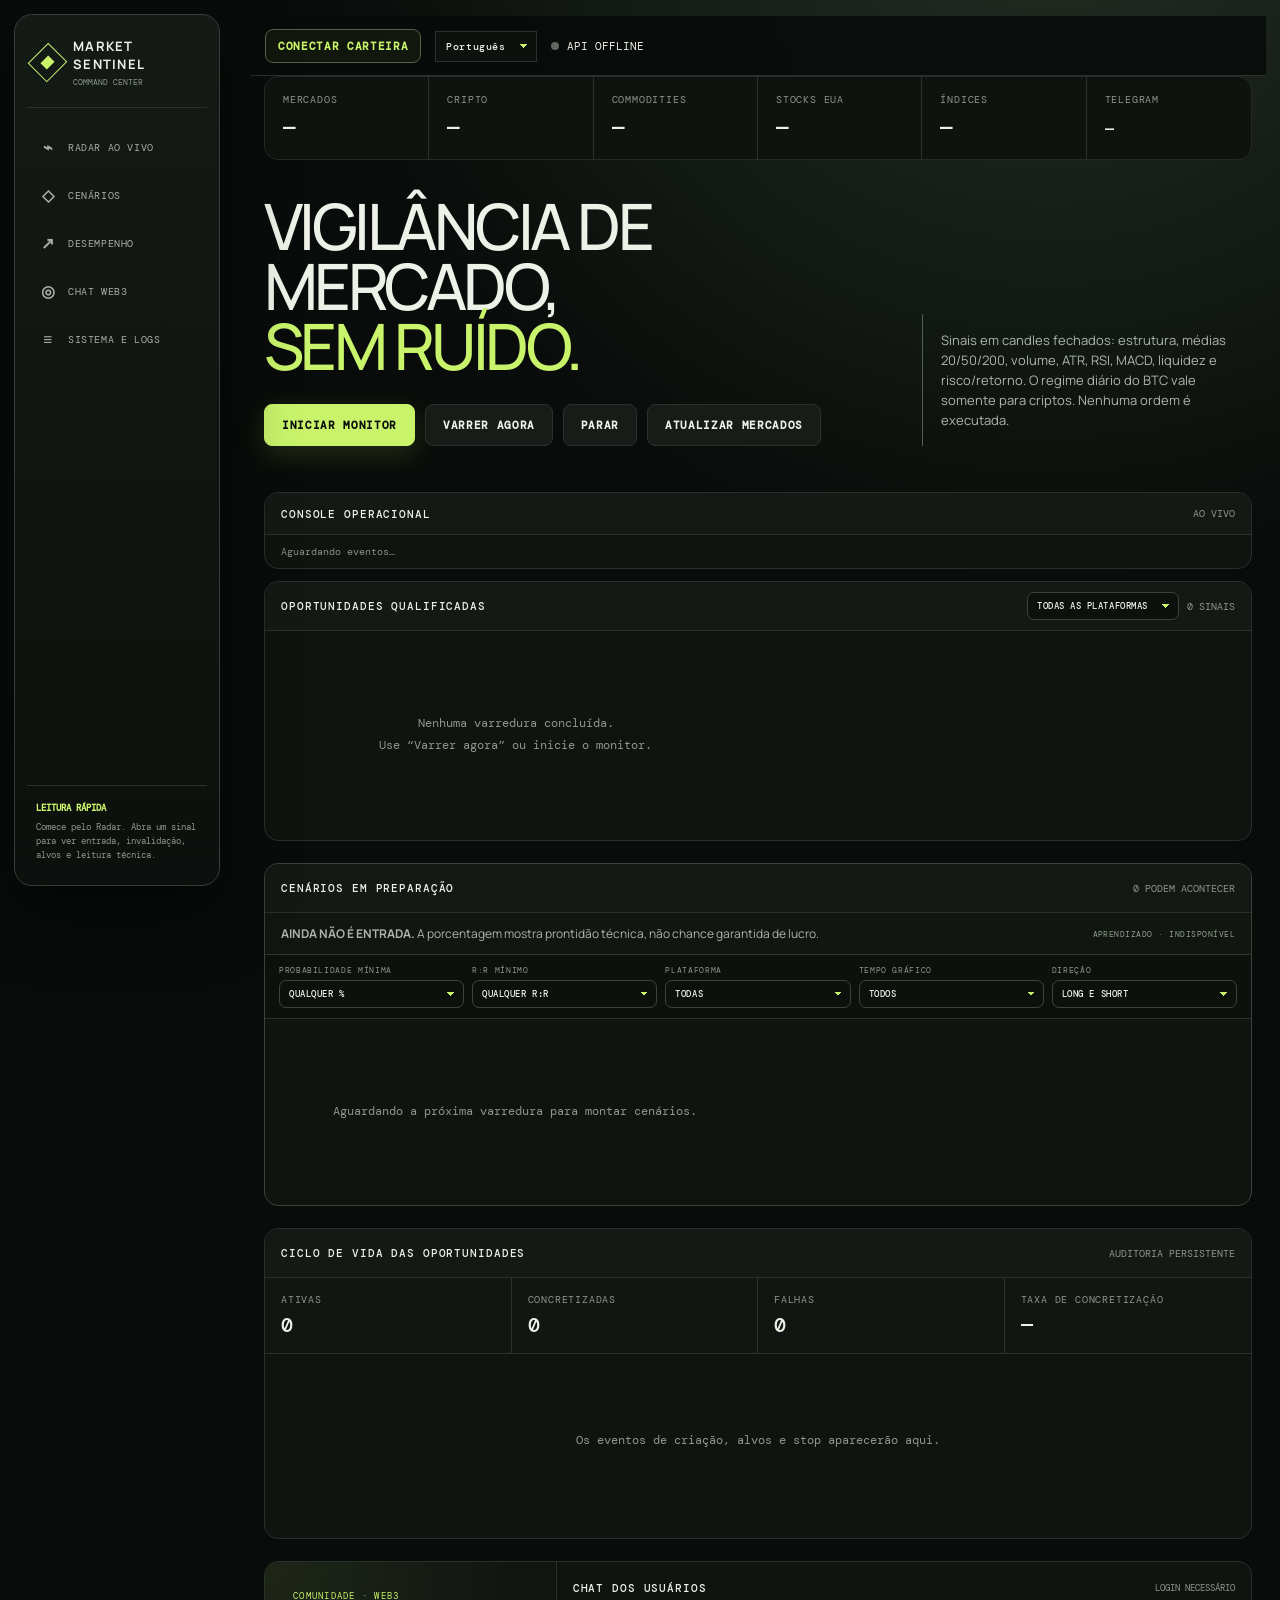
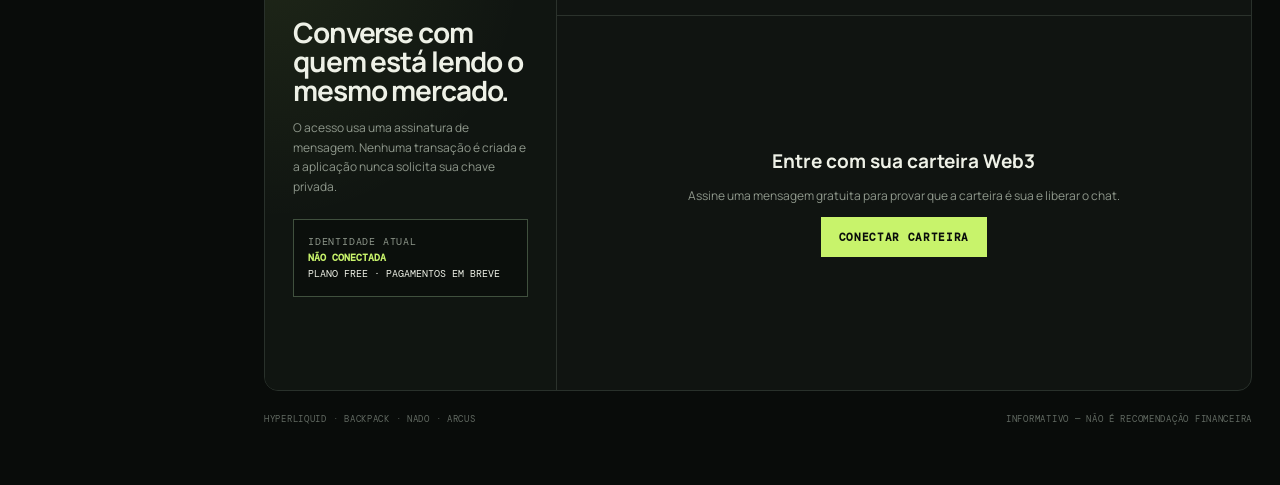
==== src/market_sentinel/static/index.html @ e04a0ff4 "fix: handle Nado empty history and rate limits" ====
<!doctype html>
<html lang="pt-BR">
<head>
  <meta charset="utf-8">
  <meta name="viewport" content="width=device-width,initial-scale=1">
  <title>Market Sentinel</title>
  <link rel="icon" type="image/svg+xml" href="data:image/svg+xml,%3Csvg xmlns='http://www.w3.org/2000/svg' viewBox='0 0 64 64'%3E%3Crect width='64' height='64' rx='8' fill='%23090c0a'/%3E%3Crect x='13' y='13' width='38' height='38' transform='rotate(45 32 32)' fill='none' stroke='%23c8f36b' stroke-width='3'/%3E%3Crect x='23' y='23' width='18' height='18' transform='rotate(45 32 32)' fill='%23c8f36b'/%3E%3C/svg%3E">
  <style>
    @import url('https://fonts.googleapis.com/css2?family=DM+Mono:wght@300;400;500&family=Manrope:wght@400;500;600;700&display=swap');
    :root{--ink:#eef1e7;--muted:#8e978b;--panel:#131714;--line:#2b322c;--lime:#c8f36b;--red:#ff705d;--amber:#f7c65b;--bg:#090c0a}
    *{box-sizing:border-box} body{margin:0;background:var(--bg);color:var(--ink);font-family:Manrope,sans-serif;min-height:100vh}
    body:before{content:"";position:fixed;inset:0;pointer-events:none;opacity:.2;background-image:linear-gradient(rgba(255,255,255,.025) 1px,transparent 1px),linear-gradient(90deg,rgba(255,255,255,.025) 1px,transparent 1px);background-size:42px 42px}
    .shell{max-width:1480px;margin:auto;padding:24px 28px 60px;position:relative}.top{display:flex;justify-content:space-between;align-items:center;border-bottom:1px solid var(--line);padding:5px 0 22px}
    .brand{display:flex;align-items:center;gap:14px}.mark{width:34px;height:34px;border:1px solid var(--lime);position:relative;transform:rotate(45deg)}.mark:after{content:"";position:absolute;inset:8px;background:var(--lime)}
    h1{font-size:18px;letter-spacing:.12em;text-transform:uppercase;margin:0}.sub{font:11px DM Mono;color:var(--muted);margin-top:4px;letter-spacing:.08em}
    .top-actions,.live{font:11px DM Mono;display:flex;gap:8px;align-items:center}.top-actions{gap:14px}.language-select{appearance:none;background:#0d110e;color:var(--ink);border:1px solid var(--line);padding:8px 30px 8px 10px;font:500 10px DM Mono;letter-spacing:.06em;cursor:pointer;background-image:linear-gradient(45deg,transparent 50%,var(--lime) 50%),linear-gradient(135deg,var(--lime) 50%,transparent 50%);background-position:calc(100% - 12px) 12px,calc(100% - 8px) 12px;background-size:4px 4px;background-repeat:no-repeat}.language-select:hover,.language-select:focus{border-color:var(--lime);outline:none}.dot{width:8px;height:8px;border-radius:50%;background:#606660}.dot.on{background:var(--lime);box-shadow:0 0 16px var(--lime);animation:pulse 1.8s infinite}@keyframes pulse{50%{opacity:.35}}
    .hero{display:grid;grid-template-columns:1.4fr .6fr;gap:22px;padding:34px 0 22px}.headline{font-size:clamp(34px,5vw,72px);letter-spacing:-.055em;line-height:.94;margin:0;max-width:900px}.headline em{font-style:normal;color:var(--lime)}
    .hero-note{align-self:end;color:var(--muted);line-height:1.55;font-size:13px;border-left:1px solid var(--lime);padding-left:18px}.controls{display:flex;gap:10px;margin-top:28px;flex-wrap:wrap}
    button{font:600 11px DM Mono;letter-spacing:.06em;text-transform:uppercase;border:1px solid var(--line);background:#171c18;color:var(--ink);padding:12px 17px;cursor:pointer;transition:.18s}button:hover{border-color:var(--lime);color:var(--lime);transform:translateY(-1px)}button.primary{background:var(--lime);color:#0a0d0b;border-color:var(--lime)}button.danger:hover{border-color:var(--red);color:var(--red)}button:disabled{opacity:.4;cursor:wait;transform:none}
    .metrics{display:grid;grid-template-columns:repeat(6,1fr);border:1px solid var(--line);background:rgba(19,23,20,.88)}.metric{padding:18px 20px;border-right:1px solid var(--line)}.metric:last-child{border:0}.label{font:10px DM Mono;color:var(--muted);text-transform:uppercase;letter-spacing:.08em}.value{font:500 25px DM Mono;margin-top:9px}.value.small{font-size:15px;margin-top:14px}
    .grid{display:grid;grid-template-columns:1.55fr .75fr;gap:22px;margin-top:22px}.panel{border:1px solid var(--line);background:rgba(19,23,20,.92);min-height:260px}.panel-head{height:49px;border-bottom:1px solid var(--line);display:flex;align-items:center;justify-content:space-between;padding:0 16px}.panel-title{font:500 11px DM Mono;text-transform:uppercase;letter-spacing:.08em}.count{font:10px DM Mono;color:var(--muted)}
    .cards{padding:12px;display:grid;gap:9px;max-height:580px;overflow:auto}.empty{padding:68px 20px;text-align:center;color:var(--muted);font:12px DM Mono;line-height:1.8}.op{border:1px solid var(--line);padding:15px;display:grid;grid-template-columns:72px 1fr auto;gap:14px;align-items:center;animation:reveal .35s ease both}.op:hover{border-color:#4a554b}.score{font:500 26px DM Mono;color:var(--lime)}.score:after{content:"/100";display:block;font-size:8px;color:var(--muted)}.ticker{font:600 16px DM Mono}.meta{font:10px DM Mono;color:var(--muted);margin-top:6px}.side{font:500 11px DM Mono;text-align:right}.side.long{color:var(--lime)}.side.short{color:var(--red)}.rr{color:var(--ink);font-size:10px;margin-top:7px}
    .logs{height:580px;overflow:auto;padding:14px 16px;font:10px/1.7 DM Mono;color:#899087;white-space:pre-wrap}.log-line{border-bottom:1px dashed #202720;padding:4px 0}.error{color:var(--red)}
    .lifecycle{margin-top:22px}.life-summary{display:grid;grid-template-columns:repeat(4,1fr);border-bottom:1px solid var(--line)}.life-stat{padding:15px 16px;border-right:1px solid var(--line)}.life-stat:last-child{border:0}.life-number{font:500 20px DM Mono;margin-top:6px}.timeline{padding:8px 16px 18px;max-height:460px;overflow:auto}.event{display:grid;grid-template-columns:86px 12px 160px 1fr auto;gap:12px;align-items:center;min-height:52px;border-bottom:1px dashed #293029;font:10px DM Mono}.event-time{color:var(--muted)}.event-dot{width:8px;height:8px;border-radius:50%;background:var(--muted)}.event[class*="SUCCESS_T"] .event-dot,.event[class*="TARGET_T"] .event-dot{background:var(--lime);box-shadow:0 0 10px #c8f36b66}.event.FAILED .event-dot{background:var(--red)}.event.EXPIRED .event-dot{background:var(--amber)}.event-symbol{font-weight:500;color:var(--ink)}.event-message{color:#aeb5aa}.event-price{color:var(--ink);text-align:right}.status-pill{font:9px DM Mono;padding:4px 7px;border:1px solid var(--line);margin-left:8px}.footer{display:flex;justify-content:space-between;color:#626a62;font:9px DM Mono;text-transform:uppercase;letter-spacing:.08em;margin-top:22px}.toast{position:fixed;right:24px;bottom:24px;background:var(--ink);color:var(--bg);padding:12px 16px;font:11px DM Mono;transform:translateY(100px);opacity:0;transition:.25s;z-index:3}.toast.show{transform:none;opacity:1}.toast.bad{background:var(--red)}
    @keyframes reveal{from{opacity:0;transform:translateY(6px)}}
    @media(max-width:900px){.hero,.grid{grid-template-columns:1fr}.metrics{grid-template-columns:repeat(2,1fr)}.metric{border-bottom:1px solid var(--line)}.headline{font-size:44px}.hero-note{display:none}.life-summary{grid-template-columns:repeat(2,1fr)}.event{grid-template-columns:70px 10px 120px 1fr}.event-price{display:none}}@media(max-width:520px){.shell{padding:17px 14px 40px}.top{align-items:flex-start}.top-actions{flex-direction:column-reverse;align-items:flex-end}.metrics,.life-summary{grid-template-columns:1fr}.op{grid-template-columns:58px 1fr}.side{grid-column:2;text-align:left}.event{grid-template-columns:10px 110px 1fr}.event-time{display:none}.footer{display:block;line-height:1.8}}
    .chart-modal{position:fixed;inset:0;background:#050705e8;z-index:10;display:none;align-items:center;justify-content:center;padding:24px;backdrop-filter:blur(8px)}.chart-modal.open{display:flex}.chart-shell{width:min(1380px,100%);max-height:94vh;overflow:auto;background:#0d110e;border:1px solid #3a443b;box-shadow:0 30px 100px #000}.chart-head{height:58px;display:flex;align-items:center;justify-content:space-between;padding:0 18px;border-bottom:1px solid var(--line)}.chart-name{font:600 15px DM Mono}.chart-close{font-size:18px;padding:8px 12px}.chart-layout{display:grid;grid-template-columns:minmax(0,1.55fr) minmax(300px,.65fr)}.chart-area{padding:14px;border-right:1px solid var(--line)}#signalChart{display:block;width:100%;height:auto;background:#090c0a;border:1px solid #202620}.chart-legend{display:flex;gap:16px;flex-wrap:wrap;margin:10px 2px 0;font:9px DM Mono;color:var(--muted)}.legend-dot{display:inline-block;width:14px;height:2px;vertical-align:middle;margin-right:5px}.brief{padding:22px}.confirmation{font:500 12px DM Mono;border:1px solid var(--line);padding:12px;margin-bottom:20px;color:var(--amber)}.confirmation.CONFIRMADA{color:var(--lime);border-color:#526632}.confirmation.INVALIDADA{color:var(--red);border-color:#704037}.brief h3{font:500 10px DM Mono;letter-spacing:.09em;text-transform:uppercase;color:var(--muted);margin:22px 0 10px}.brief ul{list-style:none;padding:0;margin:0}.brief li{font-size:12px;line-height:1.55;padding:8px 0 8px 18px;border-bottom:1px dashed #252c26;position:relative}.brief li:before{content:"→";position:absolute;left:0;color:var(--lime)}.brief .risks li:before{content:"!";color:var(--red)}.signal-numbers{display:grid;grid-template-columns:repeat(2,1fr);gap:1px;background:var(--line);border:1px solid var(--line)}.signal-number{background:#111512;padding:10px}.signal-number b{display:block;font:500 13px DM Mono;margin-top:5px}.op{cursor:pointer}@media(max-width:900px){.chart-layout{grid-template-columns:1fr}.chart-area{border-right:0;border-bottom:1px solid var(--line)}}
    .watchlist{margin-top:22px;border-color:#594b2d}.watch-note{padding:14px 16px;border-bottom:1px solid #594b2d;background:#f7c65b0b;color:#cabf9d;font-size:12px}.candidate-grid{display:grid;grid-template-columns:repeat(3,1fr);gap:10px;padding:12px}.candidate{border:1px solid #443d2b;background:linear-gradient(145deg,#171711,#10130f);padding:16px}.possible{display:inline-block;font:600 9px DM Mono;letter-spacing:.1em;color:#10130f;background:var(--amber);padding:5px 7px;margin-bottom:12px}.candidate-top{display:flex;justify-content:space-between;gap:12px}.readiness{font:500 22px DM Mono;color:var(--amber)}.candidate h3{font-size:14px;margin:12px 0 5px}.candidate p{font:10px/1.6 DM Mono;color:var(--muted);margin:0}.trigger{margin-top:14px;padding:11px;border-left:2px solid var(--amber);background:#f7c65b09;font:11px/1.6 DM Mono}.score-bars{display:grid;gap:8px}.score-row{display:grid;grid-template-columns:110px 1fr 28px;gap:8px;align-items:center;font:9px DM Mono;color:var(--muted)}.bar{height:5px;background:#272d27}.bar i{display:block;height:100%;background:var(--lime)}@media(max-width:1050px){.candidate-grid{grid-template-columns:repeat(2,1fr)}}@media(max-width:650px){.candidate-grid{grid-template-columns:1fr}}
    .filter-wrap{display:flex;align-items:center;gap:8px}.venue-filter{appearance:none;background:#0d110e;color:var(--ink);border:1px solid #3b443c;padding:7px 30px 7px 9px;font:500 9px DM Mono;letter-spacing:.06em;text-transform:uppercase;cursor:pointer;background-image:linear-gradient(45deg,transparent 50%,var(--lime) 50%),linear-gradient(135deg,var(--lime) 50%,transparent 50%);background-position:calc(100% - 12px) 11px,calc(100% - 8px) 11px;background-size:4px 4px;background-repeat:no-repeat}.live-price{font:600 15px DM Mono;color:var(--ink);margin-top:7px}.live-price.flash{animation:priceFlash .55s ease}.price-change{font:500 9px DM Mono;margin-left:7px}.price-change.up{color:var(--lime)}.price-change.down{color:var(--red)}.price-dot{display:inline-block;width:5px;height:5px;border-radius:50%;background:var(--lime);box-shadow:0 0 8px var(--lime);margin-right:6px}@keyframes priceFlash{50%{color:var(--lime);text-shadow:0 0 12px #c8f36b88}}.candidate-filters{display:grid;grid-template-columns:repeat(5,minmax(125px,1fr));gap:8px;padding:12px;border-bottom:1px solid var(--line);background:#0d110e}.candidate-filters label{font:8px DM Mono;color:var(--muted);text-transform:uppercase;letter-spacing:.08em}.candidate-filters select{display:block;width:100%;margin-top:5px}.context{margin-top:13px;border-top:1px dashed #343a32;padding-top:10px}.context-title{font:600 9px DM Mono;color:var(--lime);text-transform:uppercase;letter-spacing:.08em}.context ul{margin:7px 0 0;padding-left:16px;color:#aab2a8;font:10px/1.55 DM Mono}.trigger-state{margin-top:10px;padding:8px 10px;border:1px solid #454034;color:var(--muted);font:600 9px DM Mono;letter-spacing:.05em}.trigger-state.touched{color:var(--amber);border-color:var(--amber);background:#f7c65b0b;animation:pulseBorder 1.8s infinite}@keyframes pulseBorder{50%{box-shadow:0 0 16px #f7c65b22}}@media(max-width:900px){.candidate-filters{grid-template-columns:repeat(2,1fr)}}
</style>
<style>
  :root{--surface:#101512;--surface-2:#171d19;--edge:#303a32;--glow:#c8f36b26}
  html{scroll-behavior:smooth;scroll-padding-top:84px}body{background:radial-gradient(circle at 15% -10%,#26301f 0,transparent 34%),linear-gradient(180deg,#090d0a,#070907 72%)}
  .shell{max-width:1320px;padding-top:16px;margin-left:max(236px,calc((100vw - 1320px + 236px)/2));margin-right:auto}.top{position:sticky;top:0;z-index:6;padding:12px 14px;margin:0 -14px;background:#090c0ae8;backdrop-filter:blur(18px);border:1px solid transparent;border-bottom-color:var(--line)}.top .brand{display:none}
  .hero{padding:28px 0 18px;grid-template-columns:1fr minmax(280px,.52fr);align-items:end}.headline{font-size:clamp(38px,5vw,66px)}.hero-note{background:#111712;border:1px solid var(--edge);border-left:3px solid var(--lime);padding:16px 18px;border-radius:0 12px 12px 0}
  .controls button{border-radius:8px;min-height:42px}.controls button.primary{box-shadow:0 8px 28px var(--glow)}.metrics{border-radius:14px;overflow:hidden;box-shadow:0 16px 50px #0005}.metric{min-width:0}.value{font-size:23px}
  .panel{border-color:var(--edge);border-radius:14px;overflow:hidden;box-shadow:0 18px 52px #0003}.panel-head{background:#171d19d9;backdrop-filter:blur(12px)}.op,.candidate{border-radius:10px;background:linear-gradient(145deg,#171d19,#101411);transition:border-color .18s,transform .18s}.op:hover,.candidate:hover{transform:translateY(-2px);border-color:#596a4b}.watchlist{border-color:#665632}.candidate-filters{background:#101511}.venue-filter{border-radius:7px}.life-summary{background:#111612}.mobile-nav{display:none}
  .desktop-nav{position:fixed;z-index:12;inset:14px auto 14px 14px;width:206px;background:linear-gradient(180deg,#151b17f5,#0d110ef5);border:1px solid #344038;border-radius:18px;padding:18px 12px;box-shadow:0 24px 70px #0008;backdrop-filter:blur(20px);display:flex;flex-direction:column}.desktop-brand{display:flex;align-items:center;gap:12px;padding:4px 7px 20px;border-bottom:1px solid var(--line)}.desktop-brand .mark{width:29px;height:29px}.desktop-brand h2{font-size:13px;letter-spacing:.1em;margin:0}.desktop-brand span{display:block;font:8px DM Mono;color:var(--muted);margin-top:4px}.desktop-links{display:grid;gap:5px;margin-top:18px}.desktop-links a{display:flex;gap:11px;align-items:center;color:#a8b0a6;text-decoration:none;padding:11px 12px;border-radius:10px;font:10px DM Mono;text-transform:uppercase;letter-spacing:.06em}.desktop-links a:hover,.desktop-links a:focus{background:#c8f36b14;color:var(--lime);outline:none}.desktop-links b{font-size:16px;width:18px;text-align:center}.desktop-help{margin-top:auto;border-top:1px solid var(--line);padding:16px 9px 4px;color:var(--muted);font:9px/1.55 DM Mono}.desktop-help strong{display:block;color:var(--lime);margin-bottom:5px}.hero{order:2}.metrics{order:1}
  @media(max-width:720px){
    html{scroll-padding-top:72px}body{padding-bottom:78px}.desktop-nav{display:none}.shell{padding:10px 12px 30px;margin:0 auto}.top{margin:0 -4px;padding:10px 8px}.top .brand{display:flex}.brand{gap:10px}.mark{width:27px;height:27px}.mark:after{inset:7px}h1{font-size:14px}.sub{display:none}.language-select{max-width:112px;padding:7px 26px 7px 8px}.live{font-size:9px}
    .hero{display:block;padding:20px 2px 14px}.headline{font-size:34px;line-height:.98}.hero-note{display:block;margin-top:16px;font-size:11px;padding:12px 13px}.controls{display:flex;flex-wrap:nowrap;overflow-x:auto;scrollbar-width:none;margin-top:16px;padding-bottom:3px}.controls::-webkit-scrollbar{display:none}.controls button{flex:0 0 auto;padding:10px 13px}
    .metrics{display:grid;grid-auto-flow:column;grid-template-columns:none;grid-auto-columns:132px;overflow-x:auto;scroll-snap-type:x proximity;border-radius:11px}.metric{scroll-snap-align:start;padding:13px 14px;border-bottom:0}.label{font-size:8px}.value{font-size:20px;margin-top:6px}.value.small{font-size:11px;margin-top:10px}
    .grid{display:flex;flex-direction:column;gap:14px;margin-top:14px}.panel{border-radius:11px;min-height:0}.panel-head{height:46px;padding:0 12px}.filter-wrap{max-width:58%}.venue-filter{max-width:100%;font-size:8px}.cards{max-height:none;padding:8px}.op{grid-template-columns:48px minmax(0,1fr);gap:10px;padding:12px}.score{font-size:20px}.ticker{font-size:15px}.live-price{font-size:13px}.meta{font-size:9px;line-height:1.55}.side{grid-column:2;text-align:left;display:flex;gap:12px;align-items:center}.rr{margin:0}
    .logs{height:230px;font-size:9px;padding:10px 12px}.watchlist,.lifecycle{margin-top:14px}.watch-note{font-size:10px;padding:11px 12px}.candidate-filters{display:flex;overflow-x:auto;gap:8px;padding:10px;scroll-snap-type:x proximity}.candidate-filters label{flex:0 0 145px;scroll-snap-align:start}.candidate-grid{grid-template-columns:1fr;padding:8px}.candidate{padding:14px}.readiness{font-size:20px}
    .life-summary{grid-template-columns:repeat(2,1fr)}.life-stat{padding:12px}.timeline{padding:6px 10px 12px;max-height:420px}.event{grid-template-columns:9px minmax(90px,120px) 1fr;gap:8px;min-height:60px}.event-symbol{font-size:9px}.event-message{font-size:9px;line-height:1.45}.status-pill{display:inline-block;margin:4px 0 0;padding:2px 4px}.footer{display:none}
    .chart-modal{padding:0;align-items:flex-end}.chart-shell{max-height:96vh;border-radius:16px 16px 0 0}.chart-head{height:52px}.chart-area{padding:8px}.brief{padding:15px}.signal-numbers{grid-template-columns:repeat(2,1fr)}
    .mobile-nav{position:fixed;z-index:20;display:grid;grid-template-columns:repeat(5,1fr);left:10px;right:10px;bottom:10px;height:58px;background:#121713ee;border:1px solid #3a463c;border-radius:16px;backdrop-filter:blur(18px);box-shadow:0 12px 40px #000a;padding:5px}.mobile-nav a{display:flex;flex-direction:column;align-items:center;justify-content:center;gap:3px;color:#9aa398;text-decoration:none;font:8px DM Mono;text-transform:uppercase;letter-spacing:.04em;border-radius:11px}.mobile-nav a:active,.mobile-nav a:focus{background:#c8f36b18;color:var(--lime);outline:none}.mobile-nav b{font-size:15px;line-height:1}
  }
  .wallet-button{border-color:#536445;background:#c8f36b0d;color:var(--lime);border-radius:8px;padding:9px 12px;white-space:nowrap}.wallet-button.connected{color:var(--ink);border-color:var(--line);background:#171d19}.log-line{display:grid;grid-template-columns:74px 62px 90px minmax(0,1fr);gap:8px;align-items:start}.log-time,.log-component{color:#687169}.log-level{font-weight:600}.log-line.WARNING .log-level{color:var(--amber)}.log-line.ERROR .log-level{color:var(--red)}
  .community{margin-top:22px;display:grid;grid-template-columns:minmax(240px,.42fr) minmax(0,1fr);min-height:430px}.community-aside{padding:28px;border-right:1px solid var(--line);background:radial-gradient(circle at 0 0,#c8f36b14,transparent 50%),#101511}.community-kicker{font:9px DM Mono;letter-spacing:.14em;color:var(--lime)}.community-aside h2{font-size:28px;line-height:1.05;letter-spacing:-.04em;margin:16px 0 12px}.community-aside p{font-size:12px;line-height:1.65;color:var(--muted)}.wallet-card{border:1px solid #40503e;background:#0b0f0c;padding:14px;margin-top:22px;font:10px/1.6 DM Mono}.wallet-card strong{display:block;color:var(--lime);overflow:hidden;text-overflow:ellipsis}.chat-room{display:flex;flex-direction:column;min-width:0}.chat-head{height:54px;padding:0 16px;border-bottom:1px solid var(--line);display:flex;align-items:center;justify-content:space-between}.chat-status{font:9px DM Mono;color:var(--muted)}.chat-gate{margin:auto;text-align:center;padding:30px;max-width:520px}.chat-gate h3{font-size:19px;margin:0 0 10px}.chat-gate p{color:var(--muted);font-size:12px;line-height:1.6}.chat-messages{height:310px;overflow:auto;padding:14px 16px;display:flex;flex-direction:column;gap:9px}.chat-message{max-width:78%;border:1px solid var(--line);background:#0d120e;padding:10px 12px;align-self:flex-start}.chat-message.mine{align-self:flex-end;border-color:#536445;background:#c8f36b0b}.chat-meta{font:8px DM Mono;color:var(--muted);margin-bottom:5px}.chat-body{font-size:12px;line-height:1.5;overflow-wrap:anywhere}.chat-compose{display:flex;gap:8px;padding:12px;border-top:1px solid var(--line);margin-top:auto}.chat-compose input{min-width:0;flex:1;background:#090d0a;border:1px solid #3a443b;color:var(--ink);padding:12px 13px;font:12px Manrope}.chat-compose input:focus{outline:none;border-color:var(--lime)}.chat-compose button{border-radius:8px}.social-hidden{display:none!important}
  @media(max-width:780px){.community{grid-template-columns:1fr}.community-aside{border-right:0;border-bottom:1px solid var(--line);padding:20px}.community-aside h2{font-size:23px}.chat-message{max-width:92%}.log-line{grid-template-columns:62px 52px minmax(0,1fr)}.log-component{display:none}}
</style>
<style>
  /* Refined monitoring surface: fewer boxes, clearer hierarchy, progressive detail. */
  :root{--paper:#f2f0e8;--quiet:#a9b0a6;--soft:#1b211d;--positive:#bfe66b;--negative:#ff7868;--focus:#e8bd62}
  body{background:radial-gradient(circle at 82% -8%,#253126 0,transparent 30%),#090c0a}
  .shell{max-width:1360px}.hero{padding:36px 0 24px}.headline{max-width:780px;font-weight:500}.hero-note{background:transparent;border:0;border-left:1px solid #52624d;border-radius:0;color:#aeb6ac}
  .metrics{background:#0f1310;border-color:#252c27;box-shadow:none}.metric{padding:16px 18px}.value{font-size:21px}
  .panel{background:#101411;border-color:#29312b;box-shadow:none}.panel-head{background:#141915;border-bottom-color:#29312b}
  .grid{grid-template-columns:1fr;gap:12px}.grid>aside{min-height:0;order:-1}.grid>aside .panel-head{height:42px}.logs{height:auto;min-height:0;max-height:96px;padding:8px 16px;overflow:hidden;display:grid;gap:2px}.log-line{grid-template-columns:58px 74px minmax(0,1fr);border:0;padding:3px 0;font:9px/1.45 DM Mono}.log-component{display:none}.log-line+.log-line{border-top:1px solid #202621}.log-message{white-space:nowrap;overflow:hidden;text-overflow:ellipsis}
  .cards{grid-template-columns:repeat(2,minmax(0,1fr));gap:12px;max-height:none;padding:14px}.op{display:block;padding:0;border-radius:13px;overflow:hidden;background:#131815;border-color:#2c352e;cursor:pointer}.op:hover{transform:translateY(-2px);border-color:#56664d}.op-main{padding:18px}.op-top{display:flex;align-items:flex-start;justify-content:space-between;gap:16px}.op-identity{display:flex;align-items:center;gap:10px;flex-wrap:wrap}.op-identity .ticker{font-size:21px;letter-spacing:-.03em}.venue-tag,.time-tag,.direction-chip,.learning-chip{font:600 8px DM Mono;letter-spacing:.08em;text-transform:uppercase;border:1px solid #38423a;border-radius:999px;padding:5px 8px;color:#949d93}.direction-chip.long{color:var(--positive);border-color:#536649}.direction-chip.short{color:var(--negative);border-color:#71473f}.learning-chip{color:#9ec3ff;border-color:#3a536f}.op-score{display:flex;align-items:baseline;gap:4px;color:var(--positive);font:500 25px DM Mono}.op-score small{font-size:8px;color:var(--muted)}.op-thesis{margin:16px 0 14px;color:#c6ccc3;font-size:12px;line-height:1.55;min-height:38px}.op-price-row{display:flex;align-items:end;justify-content:space-between;gap:12px}.op-price-label{font:8px DM Mono;color:var(--muted);text-transform:uppercase;letter-spacing:.08em}.op .live-price{margin-top:4px;font-size:18px}.op-levels{display:grid;grid-template-columns:repeat(3,1fr);border-top:1px solid #29312b;background:#0d110e}.op-level{padding:11px 14px;border-right:1px solid #29312b}.op-level:last-child{border:0}.op-level span{display:block;font:8px DM Mono;color:var(--muted);text-transform:uppercase}.op-level b{display:block;margin-top:5px;font:500 11px DM Mono}.op-level.stop b{color:var(--negative)}.op-level.target b{color:var(--positive)}.op-foot{display:flex;justify-content:space-between;gap:12px;padding:10px 14px;border-top:1px solid #29312b;color:#899289;font:9px DM Mono}.op-open{color:var(--positive)}
  .watchlist{border-color:#3c4237}.watch-note{display:flex;justify-content:space-between;gap:18px;align-items:center;background:#121611;border-bottom-color:#30372f;color:#aeb4aa;padding:12px 16px}.learning-status{font:8px DM Mono;letter-spacing:.06em;text-transform:uppercase;color:#91a08f;white-space:nowrap}.learning-status.ready{color:var(--positive)}.candidate-filters{background:#0d110e;border-color:#29312b;padding:10px 14px}.candidate-grid{grid-template-columns:repeat(2,minmax(0,1fr));gap:14px;padding:14px}.candidate{padding:0;border-radius:14px;overflow:hidden;background:#131815;border-color:#323a33;display:flex;flex-direction:column}.candidate:hover{border-color:#5b6757}.candidate-head{padding:18px 18px 14px}.candidate-top{align-items:flex-start}.candidate .possible{background:transparent;color:var(--focus);border:1px solid #6c5a35;border-radius:999px;margin:0;padding:5px 8px}.candidate-title-row{display:flex;align-items:center;gap:9px;margin-top:12px;flex-wrap:wrap}.candidate-title-row .ticker{font-size:20px}.candidate .readiness{font-size:24px;color:var(--focus);text-align:right}.candidate .readiness small{display:block;font:7px DM Mono;color:var(--muted);letter-spacing:.08em}.readiness-track{height:3px;background:#2a2e28;margin-top:14px}.readiness-track i{display:block;height:100%;background:var(--focus)}.simple-read{margin:0 18px 16px;padding:15px 16px;background:#0d110e;border:1px solid #29312b;border-radius:10px}.simple-kicker{font:700 8px DM Mono;color:var(--positive);text-transform:uppercase;letter-spacing:.1em}.simple-read h3{margin:9px 0 7px;font-size:15px;line-height:1.35}.simple-read p{font:12px/1.6 Manrope;color:#adb5aa}.stage{display:block;margin-top:9px;color:var(--focus);font:9px DM Mono}.candidate-levels{display:grid;grid-template-columns:repeat(3,1fr);border-top:1px solid #29312b;border-bottom:1px solid #29312b}.candidate-level{padding:11px 14px;border-right:1px solid #29312b;min-width:0}.candidate-level:last-child{border:0}.candidate-level span{display:block;font:7px DM Mono;color:var(--muted);text-transform:uppercase}.candidate-level b{display:block;margin-top:5px;font:500 10px DM Mono;white-space:nowrap;overflow:hidden;text-overflow:ellipsis}.candidate-level.risk b{color:var(--negative)}.candidate-level.reward b{color:var(--positive)}.candidate-guide{display:grid;grid-template-columns:1fr 1fr;gap:10px;padding:14px 18px}.guide{font-size:10px;line-height:1.5;color:#aeb5aa}.guide b{display:block;margin-bottom:4px;font:700 8px DM Mono;text-transform:uppercase;color:var(--positive)}.guide.risk b{color:var(--negative)}.candidate .trigger-state{margin:0 18px 14px;border:0;border-left:2px solid #5d563f;background:#171811;padding:9px 11px}.technical-details{margin-top:auto;border-top:1px solid #29312b}.technical-details summary{cursor:pointer;list-style:none;padding:12px 18px;font:600 9px DM Mono;color:#929b91;text-transform:uppercase;letter-spacing:.06em}.technical-details summary:after{content:'+';float:right;color:var(--positive)}.technical-details[open] summary:after{content:'–'}.technical-details .context{margin:0;padding:0 18px 16px;border:0}.technical-details .context-title{display:none}
  .cards>.op:only-child,.candidate-grid>.candidate:only-child{grid-column:1/-1}
  @media(max-width:980px){.cards,.candidate-grid{grid-template-columns:1fr}}
  @media(max-width:720px){.hero{padding-top:24px}.cards{grid-template-columns:1fr;padding:8px}.op-main{padding:15px}.op-level{padding:10px}.op-foot{display:block;line-height:1.6}.watch-note{align-items:flex-start;flex-direction:column;gap:7px}.learning-status{white-space:normal}.candidate-grid{padding:8px}.candidate-guide{grid-template-columns:1fr}.logs{max-height:92px}.log-line{grid-template-columns:52px minmax(0,1fr)}.log-level{display:none}}
</style>
</head>
<body>
<main class="shell">
  <header class="top"><div class="brand"><div class="mark"></div><div><h1>Market Sentinel</h1><div class="sub">READ-ONLY SIGNAL INTELLIGENCE</div></div></div><div class="top-actions"><button id="walletButton" class="wallet-button">Conectar carteira</button><select id="language" class="language-select" aria-label="Idioma"><option value="pt">Português</option><option value="en">English</option><option value="es">Español</option></select><div class="live"><i id="dot" class="dot"></i><span id="state">OFFLINE</span></div></div></header>
  <section class="hero"><div><h2 class="headline">VIGILÂNCIA DE MERCADO,<br><em>SEM RUÍDO.</em></h2><div class="controls"><button id="start" class="primary">Iniciar monitor</button><button id="scan">Varrer agora</button><button id="stop" class="danger">Parar</button><button id="refresh">Atualizar mercados</button></div></div><div class="hero-note">Sinais em candles fechados: estrutura, médias 20/50/200, volume, ATR, RSI, MACD, liquidez e risco/retorno. O regime diário do BTC vale somente para criptos. Nenhuma ordem é executada.</div></section>
  <section class="metrics"><div class="metric"><div class="label">Mercados</div><div class="value" id="markets">—</div></div><div class="metric"><div class="label">Cripto</div><div class="value" id="crypto">—</div></div><div class="metric"><div class="label">Commodities</div><div class="value" id="commodities">—</div></div><div class="metric"><div class="label">Stocks EUA</div><div class="value" id="stocks">—</div></div><div class="metric"><div class="label">Índices</div><div class="value" id="indices">—</div></div><div class="metric"><div class="label">Telegram</div><div class="value small" id="telegram">—</div></div></section>
  <section class="grid"><div class="panel"><div class="panel-head"><span class="panel-title">Oportunidades qualificadas</span><div class="filter-wrap"><select id="opVenue" class="venue-filter" aria-label="Filtrar por plataforma"><option value="all">Todas as plataformas</option><option value="hyperliquid">Hyperliquid</option><option value="nado">Nado</option><option value="backpack">Backpack</option></select><span class="count" id="opcount">0 SINAIS</span></div></div><div id="cards" class="cards"><div class="empty">Nenhuma varredura concluída.<br>Use “Varrer agora” ou inicie o monitor.</div></div></div><aside class="panel"><div class="panel-head"><span class="panel-title">Console operacional</span><span class="count" id="logHealth">AO VIVO</span></div><div id="logs" class="logs">Aguardando eventos…</div></aside></section>
  <section class="panel watchlist"><div class="panel-head"><span class="panel-title">Cenários em preparação</span><span class="count" id="candidateCount">0 PODEM ACONTECER</span></div><div class="watch-note"><strong>PODE ACONTECER — NÃO É ENTRADA.</strong> A probabilidade exibida é uma estimativa de prontidão técnica, não chance comprovada de lucro.</div><div class="candidate-filters"><label>Probabilidade mínima<select id="candidateProbability" class="venue-filter"><option value="0">Qualquer %</option><option value="60">60%+</option><option value="70">70%+</option><option value="80">80%+</option></select></label><label>R:R mínimo<select id="candidateRR" class="venue-filter"><option value="0">Qualquer R:R</option><option value="1.5">1,5+</option><option value="2">2,0+</option><option value="3">3,0+</option></select></label><label>Plataforma<select id="candidateVenue" class="venue-filter"><option value="all">Todas</option><option value="hyperliquid">Hyperliquid</option><option value="nado">Nado</option><option value="backpack">Backpack</option></select></label><label>Tempo gráfico<select id="candidateTimeframe" class="venue-filter"><option value="all">Todos</option><option value="1h">1 hora</option><option value="4h">4 horas</option><option value="1d">Diário</option></select></label><label>Direção<select id="candidateDirection" class="venue-filter"><option value="all">Long e short</option><option value="LONG">Long</option><option value="SHORT">Short</option></select></label></div><div id="candidateCards" class="candidate-grid"><div class="empty">Aguardando a próxima varredura para montar cenários.</div></div></section>
  <section class="panel lifecycle"><div class="panel-head"><span class="panel-title">Ciclo de vida das oportunidades</span><span class="count">AUDITORIA PERSISTENTE</span></div><div class="life-summary"><div class="life-stat"><div class="label">Ativas</div><div class="life-number" id="activeSignals">0</div></div><div class="life-stat"><div class="label">Concretizadas</div><div class="life-number" id="wins">0</div></div><div class="life-stat"><div class="label">Falhas</div><div class="life-number" id="losses">0</div></div><div class="life-stat"><div class="label">Taxa de concretização</div><div class="life-number" id="winRate">—</div></div></div><div id="timeline" class="timeline"><div class="empty">Os eventos de criação, alvos e stop aparecerão aqui.</div></div></section>
  <section id="community" class="panel community"><aside class="community-aside"><div class="community-kicker">COMUNIDADE · WEB3</div><h2>Converse com quem está lendo o mesmo mercado.</h2><p>O acesso usa uma assinatura de mensagem. Nenhuma transação é criada e a aplicação nunca solicita sua chave privada.</p><div class="wallet-card"><span class="label">IDENTIDADE ATUAL</span><strong id="walletIdentity">NÃO CONECTADA</strong><span id="walletPlan">PLANO FREE · PAGAMENTOS EM BREVE</span></div></aside><div class="chat-room"><div class="chat-head"><span class="panel-title">Chat dos usuários</span><span id="chatStatus" class="chat-status">LOGIN NECESSÁRIO</span></div><div id="chatGate" class="chat-gate"><h3>Entre com sua carteira Web3</h3><p>Assine uma mensagem gratuita para provar que a carteira é sua e liberar o chat.</p><button id="chatConnect" class="primary">Conectar carteira</button></div><div id="chatMessages" class="chat-messages social-hidden"></div><form id="chatCompose" class="chat-compose social-hidden"><input id="chatInput" maxlength="500" autocomplete="off" placeholder="Compartilhe uma leitura do mercado…" aria-label="Mensagem"><button type="submit" class="primary">Enviar</button></form></div></section>
  <footer class="footer"><span>Hyperliquid · Backpack · Nado · Arcus</span><span>Informativo — não é recomendação financeira</span></footer>
</main><div id="chartModal" class="chart-modal" role="dialog" aria-modal="true"><div class="chart-shell"><div class="chart-head"><div><div id="chartName" class="chart-name">ANÁLISE DA OPORTUNIDADE</div><div id="chartMeta" class="sub"></div></div><button class="chart-close" onclick="closeChart()">×</button></div><div class="chart-layout"><div class="chart-area"><svg id="signalChart" viewBox="0 0 1000 520" aria-label="Gráfico técnico da oportunidade"></svg><div class="chart-legend"><span><i class="legend-dot" style="background:#c8f36b"></i>Entrada</span><span><i class="legend-dot" style="background:#ff705d"></i>Stop</span><span><i class="legend-dot" style="background:#58a6ff"></i>Alvos</span><span><i class="legend-dot" style="background:#f7c65b"></i>SMA 20</span><span><i class="legend-dot" style="background:#b78cff"></i>SMA 50</span><span><i class="legend-dot" style="background:#778079"></i>SMA 200</span></div></div><aside class="brief"><div id="confirmation" class="confirmation">CARREGANDO ANÁLISE…</div><div id="signalNumbers" class="signal-numbers"></div><h3>Composição da nota</h3><div id="scoreBreakdown" class="score-bars"></div><h3>O que esperar para aceitar</h3><ul id="acceptance"></ul><h3>O que pode dar errado</h3><ul id="chartRisks" class="risks"></ul><h3>Por que o agente abriu</h3><ul id="chartReasons"></ul></aside></div></div></div><div id="toast" class="toast"></div>
<script>
const $=s=>document.querySelector(s); let busy=false,allOps=[],allCandidates=[],currentLanguage='pt',lifecycleVersion=0,opsSignature='',candidateSignature='',lifecycleSignature='',logsSignature='',liveResolved=loadLiveResolved(),lastLifecycle=null,currentUser=null,lastChatId=0,chatTimer=null;
function loadLiveResolved(){try{return JSON.parse(localStorage.getItem('market-sentinel-live-resolved')||'{}')}catch{return {}}}
function saveLiveResolved(){const cutoff=Date.now()-86400000;Object.keys(liveResolved).forEach(id=>{if(Number(liveResolved[id].at)<cutoff)delete liveResolved[id]});localStorage.setItem('market-sentinel-live-resolved',JSON.stringify(liveResolved))}
function escapeHTML(value){return String(value??'').replace(/[&<>"]/g,c=>({'&':'&amp;','<':'&lt;','>':'&gt;','"':'&quot;'}[c]))}
function renderLogs(rows){const recent=rows.slice().reverse(),scan=recent.find(x=>typeof x!=='string'&&(x.event==='scan.completed'||String(x.message).startsWith('Varredura concluída'))),scanAt=scan?Number(scan.created_at):0,issue=recent.find(x=>typeof x!=='string'&&['WARNING','ERROR','CRITICAL'].includes(x.level)&&Number(x.created_at)>=scanAt),learning=recent.find(x=>typeof x!=='string'&&x.event==='learning.daily'),selected=[];[scan,issue||learning].forEach(x=>{if(x&&!selected.some(y=>y===x))selected.push(x)});if(!selected.length&&recent.length)selected.push(recent[0]);$('#logs').innerHTML=selected.slice(0,2).map(x=>{if(typeof x==='string')return `<div class="log-line"><span>AGORA</span><span class="log-level">INFO</span><span class="log-message">${escapeHTML(x)}</span></div>`;const dt=new Date(Number(x.created_at)*1000),time=dt.toLocaleTimeString('pt-BR',{hour:'2-digit',minute:'2-digit'});return `<div class="log-line ${escapeHTML(x.level)}"><span class="log-time">${time}</span><span class="log-level">${escapeHTML(x.level)}</span><span class="log-message">${escapeHTML(x.message)}</span></div>`}).join('')||'<div class="log-line"><span>—</span><span class="log-message">Aguardando o primeiro ciclo operacional.</span></div>'}
function liveEventHTML(r){const d=new Date(r.at),label=eventLabel(r.status);return `<div class="event ${r.status}" data-live-id="${r.id}"><span class="event-time">${d.toLocaleDateString('pt-BR',{day:'2-digit',month:'2-digit'})} ${d.toLocaleTimeString('pt-BR',{hour:'2-digit',minute:'2-digit'})}</span><i class="event-dot"></i><span class="event-symbol">${r.symbol}<span class="status-pill">${label}</span><br>PREÇO AO VIVO</span><span class="event-message">Contabilizado em tempo real · persistência central em até 2min30s</span><span class="event-price">${Number(r.price).toPrecision(7)}</span></div>`}
function syncLiveEvents(){const timeline=$('#timeline');Object.values(liveResolved).forEach(r=>{if(!timeline.querySelector(`[data-live-id="${r.id}"]`))timeline.insertAdjacentHTML('afterbegin',liveEventHTML(r))})}
function updateLiveStats(){if(!lastLifecycle)return;const counts=lastLifecycle.counts||{},pending=Object.values(liveResolved),pendingWins=pending.filter(r=>r.status.startsWith('SUCCESS_T')).length,pendingLosses=pending.filter(r=>r.status==='FAILED').length,wins=[1,2,3,4,5].reduce((sum,n)=>sum+(counts[`SUCCESS_T${n}`]||0),0)+pendingWins,losses=(counts.FAILED||0)+pendingLosses,resolved=Number(lastLifecycle.resolved||0)+pendingWins+pendingLosses,values={activeSignals:Math.max(0,(counts.ACTIVE||0)-pending.length),wins,losses,winRate:resolved?`${(wins/resolved*100).toFixed(1)}%`:'—'};Object.entries(values).forEach(([id,value])=>{if(String($('#'+id).textContent)!==String(value))$('#'+id).textContent=value})}
function ingestLiveMeta(data){lastLifecycle=data.__lifecycle||lastLifecycle;const active=new Set((data.__active_ids||[]).map(String));let changed=false;Object.keys(liveResolved).forEach(id=>{if(!active.has(id)){delete liveResolved[id];changed=true}});if(changed)saveLiveResolved();updateLiveStats()}
function stabilizeLiveView(){const summary=$('.life-summary'),timeline=$('#timeline');new MutationObserver(updateLiveStats).observe(summary,{childList:true,characterData:true,subtree:true});new MutationObserver(syncLiveEvents).observe(timeline,{childList:true})}
const translations={
  en:{'VIGILÂNCIA DE MERCADO,':'MARKET SURVEILLANCE,','SEM RUÍDO.':'WITHOUT NOISE.','Iniciar monitor':'Start monitor','Varrer agora':'Scan now','Parar':'Stop','Atualizar mercados':'Refresh markets','Mercados':'Markets','Cripto':'Crypto','Stocks EUA':'US stocks','Oportunidades qualificadas':'Qualified opportunities','Todas as plataformas':'All venues','Console operacional':'Operations console','AO VIVO':'LIVE','Aguardando eventos…':'Waiting for events…','Cenários em preparação':'Scenarios in preparation','Probabilidade mínima':'Minimum probability','Qualquer %':'Any %','R:R mínimo':'Minimum R:R','Qualquer R:R':'Any R:R','Plataforma':'Venue','Todas':'All','Tempo gráfico':'Timeframe','Todos':'All','1 hora':'1 hour','4 horas':'4 hours','Diário':'Daily','Direção':'Direction','Long e short':'Long and short','Ciclo de vida das oportunidades':'Opportunity lifecycle','AUDITORIA PERSISTENTE':'PERSISTENT AUDIT','Ativas':'Active','Concretizadas':'Successful','Falhas':'Failures','Taxa de concretização':'Success rate','Informativo — não é recomendação financeira':'Informational — not financial advice','ANÁLISE DA OPORTUNIDADE':'OPPORTUNITY ANALYSIS','Entrada':'Entry','Alvos':'Targets','CARREGANDO ANÁLISE…':'LOADING ANALYSIS…','Composição da nota':'Score composition','O que esperar para aceitar':'What to expect before accepting','O que pode dar errado':'What can go wrong','Por que o agente abriu':'Why the agent opened it','ATUALIZADO AGORA':'UPDATED NOW','VARRENDO AGORA':'SCANNING NOW','INICIANDO MONITOR':'STARTING MONITOR','EM ESPERA':'STANDBY','CONECTADO':'CONNECTED','AINDA NÃO DEFINIDO':'NOT CONFIGURED','PODE ACONTECER':'MAY HAPPEN','ABERTA':'OPEN','REATIVADA':'REACTIVATED','SUCESSO':'SUCCESS'},
  es:{'VIGILÂNCIA DE MERCADO,':'VIGILANCIA DE MERCADO,','SEM RUÍDO.':'SIN RUIDO.','Iniciar monitor':'Iniciar monitor','Varrer agora':'Escanear ahora','Parar':'Detener','Atualizar mercados':'Actualizar mercados','Mercados':'Mercados','Cripto':'Cripto','Stocks EUA':'Acciones de EE. UU.','Oportunidades qualificadas':'Oportunidades calificadas','Todas as plataformas':'Todas las plataformas','Console operacional':'Consola operativa','AO VIVO':'EN VIVO','Aguardando eventos…':'Esperando eventos…','Cenários em preparação':'Escenarios en preparación','Probabilidade mínima':'Probabilidad mínima','Qualquer %':'Cualquier %','R:R mínimo':'R:R mínimo','Qualquer R:R':'Cualquier R:R','Plataforma':'Plataforma','Todas':'Todas','Tempo gráfico':'Temporalidad','Todos':'Todos','1 hora':'1 hora','4 horas':'4 horas','Diário':'Diario','Direção':'Dirección','Long e short':'Long y short','Ciclo de vida das oportunidades':'Ciclo de vida de oportunidades','AUDITORIA PERSISTENTE':'AUDITORÍA PERSISTENTE','Ativas':'Activas','Concretizadas':'Concretadas','Falhas':'Fallos','Taxa de concretização':'Tasa de concreción','Informativo — não é recomendação financeira':'Informativo — no es asesoramiento financiero','ANÁLISE DA OPORTUNIDADE':'ANÁLISIS DE LA OPORTUNIDAD','Entrada':'Entrada','Alvos':'Objetivos','CARREGANDO ANÁLISE…':'CARGANDO ANÁLISIS…','Composição da nota':'Composición de la puntuación','O que esperar para aceitar':'Qué esperar antes de aceptar','O que pode dar errado':'Qué puede salir mal','Por que o agente abriu':'Por qué lo abrió el agente','ATUALIZADO AGORA':'ACTUALIZADO AHORA','VARRENDO AGORA':'ESCANEANDO AHORA','INICIANDO MONITOR':'INICIANDO MONITOR','EM ESPERA':'EN ESPERA','CONECTADO':'CONECTADO','AINDA NÃO DEFINIDO':'NO CONFIGURADO','PODE ACONTECER':'PUEDE OCURRIR','ABERTA':'ABIERTA','REATIVADA':'REACTIVADA','SUCESSO':'ÉXITO'}
};
const textSources=new WeakMap();
function translateValue(source){if(currentLanguage==='pt')return source;const exact=translations[currentLanguage]?.[source];if(exact)return exact;const age=source.match(/^ATUALIZADO HÁ (\d+) MIN$/);if(age)return currentLanguage==='en'?`UPDATED ${age[1]} MIN AGO`:`ACTUALIZADO HACE ${age[1]} MIN`;const late=source.match(/^ATRASADO · (\d+) MIN$/);if(late)return currentLanguage==='en'?`DELAYED · ${late[1]} MIN`:`RETRASADO · ${late[1]} MIN`;return source}
function translateDOM(root=document.body){const walker=document.createTreeWalker(root,NodeFilter.SHOW_TEXT);let node;while(node=walker.nextNode()){const raw=node.nodeValue.trim();if(!raw)continue;if(!textSources.has(node))textSources.set(node,raw);const source=textSources.get(node),translated=translateValue(source);if(node.nodeValue.trim()!==translated)node.nodeValue=node.nodeValue.replace(raw,translated)}}
function setLanguage(language){currentLanguage=['pt','en','es'].includes(language)?language:'pt';localStorage.setItem('market-sentinel-language',currentLanguage);document.documentElement.lang={pt:'pt-BR',en:'en',es:'es'}[currentLanguage];$('#language').value=currentLanguage;translateDOM()}
function initLanguage(){setLanguage(localStorage.getItem('market-sentinel-language')||'pt');$('#language').addEventListener('change',event=>setLanguage(event.target.value));new MutationObserver(records=>records.forEach(record=>record.addedNodes.forEach(node=>{if(node.nodeType===Node.TEXT_NODE)translateDOM(node.parentNode);else if(node.nodeType===Node.ELEMENT_NODE)translateDOM(node)}))).observe(document.body,{childList:true,subtree:true})}
const fmt=n=>Number(n||0).toLocaleString({pt:'pt-BR',en:'en-US',es:'es-ES'}[currentLanguage]);
function toast(msg,bad=false){const t=$('#toast');t.textContent=msg;t.className='toast show'+(bad?' bad':'');setTimeout(()=>t.className='toast',2600)}
async function api(path,opt={}){const r=await fetch(path,{...opt,cache:'no-store',headers:{...(opt.headers||{}),'Cache-Control':'no-cache'}});if(!r.ok){let m=await r.text();try{m=JSON.parse(m).detail}catch{}throw Error(m)}const data=await r.json();if(path==='/api/live-prices')ingestLiveMeta(data);return data}
function shortWallet(address){return address?`${address.slice(0,6)}…${address.slice(-4)}`:'NÃO CONECTADA'}
function renderWallet(){const connected=Boolean(currentUser),button=$('#walletButton');button.textContent=connected?shortWallet(currentUser.wallet_address):'Conectar carteira';button.classList.toggle('connected',connected);$('#walletIdentity').textContent=connected?currentUser.wallet_address:'NÃO CONECTADA';$('#walletPlan').textContent=connected?`PLANO ${(currentUser.plan||'free').toUpperCase()} · ${(currentUser.subscription_status||'inactive').toUpperCase()}`:'PLANO FREE · PAGAMENTOS EM BREVE';$('#chatGate').classList.toggle('social-hidden',connected);$('#chatMessages').classList.toggle('social-hidden',!connected);$('#chatCompose').classList.toggle('social-hidden',!connected);$('#chatStatus').textContent=connected?'CONECTADO · ATUALIZAÇÃO AO VIVO':'LOGIN NECESSÁRIO';if(connected)startChat();else stopChat()}
async function connectWallet(){if(!window.ethereum){toast('Instale uma carteira compatível com Ethereum, como MetaMask ou Rabby.',true);return}try{const accounts=await window.ethereum.request({method:'eth_requestAccounts'}),address=accounts[0];if(!address)throw Error('Nenhuma carteira selecionada');const challenge=await api('/api/auth/nonce',{method:'POST',headers:{'Content-Type':'application/json'},body:JSON.stringify({address})});const signature=await window.ethereum.request({method:'personal_sign',params:[challenge.message,address]});const verified=await api('/api/auth/verify',{method:'POST',headers:{'Content-Type':'application/json'},body:JSON.stringify({address,nonce:challenge.nonce,signature})});currentUser=verified.user;lastChatId=0;$('#chatMessages').innerHTML='';renderWallet();toast('Carteira conectada com segurança')}catch(e){toast(e.message||'Não foi possível conectar a carteira',true)}}
async function logoutWallet(){try{await api('/api/auth/logout',{method:'POST'})}catch{}currentUser=null;lastChatId=0;$('#chatMessages').innerHTML='';renderWallet();toast('Sessão encerrada')}
async function loadWallet(){try{const state=await api('/api/auth/me');currentUser=state.authenticated?state.user:null;renderWallet()}catch{currentUser=null;renderWallet()}}
function chatMessageHTML(message){const dt=new Date(Number(message.created_at)*1000);return `<article class="chat-message ${message.mine?'mine':''}"><div class="chat-meta">${escapeHTML(shortWallet(message.wallet_address))} · ${dt.toLocaleTimeString('pt-BR',{hour:'2-digit',minute:'2-digit'})}</div><div class="chat-body">${escapeHTML(message.body)}</div></article>`}
async function loadChat(){if(!currentUser)return;try{const data=await api(`/api/chat/messages?after_id=${lastChatId}&limit=100`),box=$('#chatMessages'),atBottom=box.scrollHeight-box.scrollTop-box.clientHeight<60;if(data.messages.length){box.insertAdjacentHTML('beforeend',data.messages.map(chatMessageHTML).join(''));lastChatId=Math.max(lastChatId,...data.messages.map(x=>Number(x.id)));if(atBottom)box.scrollTop=box.scrollHeight}}catch(e){$('#chatStatus').textContent='CHAT INDISPONÍVEL';stopChat()}}
function startChat(){stopChat();loadChat();chatTimer=setInterval(loadChat,4000)}function stopChat(){if(chatTimer)clearInterval(chatTimer);chatTimer=null}
$('#walletButton').onclick=()=>currentUser?logoutWallet():connectWallet();$('#chatConnect').onclick=connectWallet;$('#chatCompose').addEventListener('submit',async e=>{e.preventDefault();const input=$('#chatInput'),body=input.value.trim();if(!body)return;input.disabled=true;try{const message=await api('/api/chat/messages',{method:'POST',headers:{'Content-Type':'application/json'},body:JSON.stringify({body})});input.value='';const box=$('#chatMessages');box.insertAdjacentHTML('beforeend',chatMessageHTML(message));lastChatId=Math.max(lastChatId,Number(message.id));box.scrollTop=box.scrollHeight}catch(err){toast(err.message,true)}finally{input.disabled=false;input.focus()}});if(window.ethereum)window.ethereum.on?.('accountsChanged',async()=>{if(currentUser){await logoutWallet();toast('Carteira alterada. Conecte novamente para assinar com a nova conta.')}});
function setBusy(v){busy=v;document.querySelectorAll('button').forEach(b=>b.disabled=v)}
async function status(){try{const s=await api('/api/status'),age=s.last_scan_at?Math.max(0,Math.floor(Date.now()/1000-s.last_scan_at)):null,fresh=age!=null&&age<Math.max(180,Number(s.interval_seconds||60)*3),active=s.running||s.scanning||s.scheduled,ageLabel=age<60?'ATUALIZADO AGORA':`ATUALIZADO HÁ ${Math.floor(age/60)} MIN`;$('#state').textContent=s.scanning?'VARRENDO AGORA':s.running?(age==null?'INICIANDO MONITOR':fresh?ageLabel:`ATRASADO · ${Math.floor(age/60)} MIN`):s.scheduled?(age==null?'AGUARDANDO 1ª VARREDURA':fresh?ageLabel:`ATRASADO · ${Math.floor(age/60)} MIN`):'EM ESPERA';$('#dot').className='dot '+(active&&fresh?'on':'');$('#markets').textContent=fmt(s.market_count);$('#crypto').textContent=fmt(s.classes.crypto);$('#commodities').textContent=fmt(s.classes.tokenized_commodity);$('#stocks').textContent=fmt(s.classes.us_tokenized_stock);$('#telegram').textContent=s.telegram?'CONECTADO':'AINDA NÃO DEFINIDO';$('#telegram').style.color=s.telegram?'var(--lime)':'var(--amber)';if(s.scheduled){$('#start').style.display='none';$('#stop').style.display='none';$('#scan').style.display='none'}if(s.last_error)toast(s.last_error,true)}catch{$('#state').textContent='API OFFLINE';$('#dot').className='dot'}}
function filtered(rows,id){const venue=$(id).value;return venue==='all'?rows:rows.filter(x=>x.venue===venue)}
async function loadIndexCount(){try{const s=await api('/api/status');$('#indices').textContent=fmt(s.classes.tokenized_index)}catch{}}
function signalTargets(s){return [1,2,3,4,5].map(n=>[n,s[`target${n}`]]).filter(([,v])=>v!=null)}
function render(rows=filtered(allOps,'#opVenue').filter(o=>!liveResolved[o.id])){const activeIds=new Set(allOps.map(o=>String(o.id)));let cleaned=false;Object.keys(liveResolved).forEach(id=>{if(!activeIds.has(id)){delete liveResolved[id];cleaned=true}});if(cleaned)saveLiveResolved();$('#opcount').textContent=`${rows.length} SINAIS`;const box=$('#cards');if(!rows.length){box.innerHTML='<div class="empty">Nenhuma oportunidade passou pelos filtros agora.<br>O radar continua acompanhando o mercado.</div>';return}box.innerHTML=rows.map(o=>{const thesis=(o.reasons||[])[0]||`Setup ${o.setup} confirmado em candle fechado.`,target=signalTargets(o)[0]?.[1],learning=Number(o.learning_adjustment||0);return `<article class="op" data-id="${o.id}" title="Abrir gráfico e análise completa"><div class="op-main"><div class="op-top"><div class="op-identity"><span class="venue-tag">${escapeHTML(o.venue)}</span><span class="ticker">${escapeHTML(o.symbol)}</span><span class="time-tag">${escapeHTML(o.timeframe)}</span><span class="direction-chip ${o.direction.toLowerCase()}">${escapeHTML(o.direction)}</span>${learning?`<span class="learning-chip">histórico ${learning>0?'+':''}${learning}</span>`:''}</div><div class="op-score">${Number(o.score)}<small>/100</small></div></div><p class="op-thesis">${escapeHTML(thesis)}</p><div class="op-price-row"><div><span class="op-price-label">Preço agora</span><div class="live-price" data-price-key="${o.venue}:${o.symbol}"><i class="price-dot"></i>—</div></div><span class="rr">R:R ${Number(o.risk_reward).toFixed(2)}</span></div></div><div class="op-levels"><div class="op-level"><span>Entrada</span><b>${Number(o.entry).toPrecision(7)}</b></div><div class="op-level stop"><span>Invalidação</span><b>${Number(o.stop).toPrecision(7)}</b></div><div class="op-level target"><span>Primeiro alvo</span><b>${target==null?'—':Number(target).toPrecision(7)}</b></div></div><div class="op-foot"><span>${escapeHTML(o.setup)}</span><span class="op-open">Abrir leitura completa →</span></div></article>`}).join('');loadPrices()}
async function loadOps(){try{const rows=await api('/api/opportunities'),sig=JSON.stringify(rows.map(x=>[x.id,x.status,x.score]));if(sig===opsSignature)return;opsSignature=sig;allOps=rows;render()}catch{}}
function candidateRR(c){if(Number(c.risk_reward)>0)return Number(c.risk_reward);const risk=Math.abs(Number(c.trigger_price)-Number(c.invalidation_price)),reward=Math.abs(Number(c.target)-Number(c.trigger_price));return risk>0?reward/risk:0}
function candidateFiltered(){const venue=$('#candidateVenue').value,tf=$('#candidateTimeframe').value,dir=$('#candidateDirection').value,minP=Number($('#candidateProbability').value),minRR=Number($('#candidateRR').value);return allCandidates.filter(c=>(venue==='all'||c.venue===venue)&&(tf==='all'||c.timeframe===tf)&&(dir==='all'||c.direction===dir)&&Number(c.readiness)>=minP&&candidateRR(c)>=minRR)}
function renderCandidates(rows=candidateFiltered()){const box=$('#candidateCards');$('#candidateCount').textContent=`${rows.length} DE ${allCandidates.length} CENÁRIOS`;if(!rows.length){box.innerHTML='<div class="empty">Nenhum cenário corresponde aos filtros.<br>Isso também é uma leitura: não há motivo para antecipar.</div>';return}box.innerHTML=rows.map(c=>{const rr=candidateRR(c),context=c.technical_context||[],simple=c.simple_explanation||{title:c.scenario,summary:'O cenário ainda precisa confirmar o gatilho antes de virar oportunidade.',stage:'Em observação.',watch_for:(c.conditions||[])[0]||'Aguardar confirmação.',avoid_if:(c.risks||[])[0]||'Não antecipar a entrada.'};return `<article class="candidate"><div class="candidate-head"><div class="candidate-top"><div><span class="possible">EM OBSERVAÇÃO</span><div class="candidate-title-row"><span class="ticker">${escapeHTML(c.symbol)}</span><span class="venue-tag">${escapeHTML(c.venue)}</span><span class="time-tag">${escapeHTML(c.timeframe)}</span><span class="direction-chip ${c.direction.toLowerCase()}">${escapeHTML(c.direction)}</span></div><div class="live-price" data-price-key="${c.venue}:${c.symbol}" data-trigger="${c.trigger_price}" data-direction="${c.direction}" data-timeframe="${c.timeframe}"><i class="price-dot"></i>—</div></div><div class="readiness">${Number(c.readiness)}%<small>PRONTIDÃO</small></div></div><div class="readiness-track"><i style="width:${Math.max(0,Math.min(100,Number(c.readiness)))}%"></i></div></div><section class="simple-read"><span class="simple-kicker">Em poucas palavras</span><h3>${escapeHTML(simple.title)}</h3><p>${escapeHTML(simple.summary)}</p><span class="stage">${escapeHTML(simple.stage)}</span></section><div class="candidate-levels"><div class="candidate-level"><span>Gatilho</span><b>${Number(c.trigger_price).toPrecision(7)}</b></div><div class="candidate-level risk"><span>Invalidação</span><b>${Number(c.invalidation_price).toPrecision(7)}</b></div><div class="candidate-level reward"><span>Alvo projetado</span><b>${Number(c.target).toPrecision(7)}</b></div></div><div class="candidate-guide"><div class="guide"><b>O que esperar</b>${escapeHTML(simple.watch_for)}</div><div class="guide risk"><b>Quando descartar</b>${escapeHTML(simple.avoid_if)}</div></div><div class="trigger-state">AGUARDANDO CONFIRMAÇÃO · R:R POSSÍVEL ${rr.toFixed(2)}</div><details class="technical-details"><summary>Ver leitura técnica ampliada</summary><div class="context"><div class="context-title">Leitura técnica ampliada</div><ul>${(context.length?context:['A leitura avançada chega na próxima varredura.']).map(x=>`<li>${escapeHTML(x)}</li>`).join('')}</ul></div></details></article>`}).join('');loadPrices()}
async function loadCandidates(){try{const rows=await api('/api/candidates'),sig=JSON.stringify(rows.map(x=>[x.venue,x.symbol,x.timeframe,x.direction,x.candle_timestamp,x.readiness]));if(sig===candidateSignature)return;candidateSignature=sig;allCandidates=rows;renderCandidates()}catch{}}
function prepareLearningStatus(){const note=$('.watch-note');if(!note||$('#learningStatus'))return;note.innerHTML='<span><strong>AINDA NÃO É ENTRADA.</strong> A porcentagem mostra prontidão técnica, não chance garantida de lucro.</span><span id="learningStatus" class="learning-status">APRENDIZADO · AGUARDANDO HISTÓRICO</span>'}
async function loadLearning(){prepareLearningStatus();const el=$('#learningStatus');if(!el)return;try{const data=await api('/api/learning'),run=data.latest;if(!run){el.textContent='APRENDIZADO · AGUARDANDO HISTÓRICO';return}if(run.status==='insufficient'){el.textContent=`APRENDIZADO · ${run.sample_size}/30 RESULTADOS`;return}el.classList.add('ready');el.textContent=run.promoted_profiles?`APRENDIZADO · ${run.promoted_profiles} PERFIS VALIDADOS · WALK-FORWARD`:'APRENDIZADO · MODELO MANTIDO · SEM EVIDÊNCIA NOVA'}catch{el.textContent='APRENDIZADO · INDISPONÍVEL'}}
async function loadPrices(){try{const prices=await api('/api/live-prices'),resolutions=prices.__resolutions||[];let changed=false;resolutions.forEach(r=>{if(!liveResolved[r.id]){liveResolved[r.id]={...r,at:Date.now()};changed=true;toast(`${r.symbol} · ${eventLabel(r.status)} confirmado ao vivo`)}});if(changed){saveLiveResolved();render();syncLiveEvents();$('#activeSignals').textContent=Math.max(0,allOps.filter(o=>!liveResolved[o.id]).length)}document.querySelectorAll('[data-price-key]').forEach(el=>{const q=prices[el.dataset.priceKey];if(!q)return;const old=el.dataset.value,change=Number(q.change_pct),cls=change>=0?'up':'down',price=Number(q.price);el.innerHTML=`<i class="price-dot"></i>${price.toPrecision(8)} <span class="price-change ${cls}">${change>=0?'+':''}${change.toFixed(2)}%</span>`;el.dataset.value=q.price;if(old&&old!==String(q.price)){el.classList.remove('flash');void el.offsetWidth;el.classList.add('flash')}if(el.dataset.trigger){const touched=el.dataset.direction==='LONG'?price>=Number(el.dataset.trigger):price<=Number(el.dataset.trigger),state=el.closest('.candidate')?.querySelector('.trigger-state');if(state){state.className='trigger-state'+(touched?' touched':'');state.textContent=touched?`GATILHO TOCADO · AGUARDANDO FECHAMENTO ${el.dataset.timeframe} E DEMAIS FILTROS`:'AGUARDANDO O PREÇO TOCAR O GATILHO'}}})}catch{}}
async function logs(){try{const rows=await api('/api/logs'),sig=JSON.stringify([rows,liveResolved]);if(sig===logsSignature)return;logsSignature=sig;renderLogs(rows)}catch{}}
function eventLabel(type){if(type.startsWith('SUCCESS_T'))return 'SUCESSO T'+type.slice(9);if(type.startsWith('TARGET_T'))return 'ALVO '+type.slice(8);return {CREATED:'ABERTA',REACTIVATED:'REATIVADA',FAILED:'STOP'}[type]||type}
async function lifecycle(){try{const snap=await api('/api/dashboard-snapshot'),version=Number(snap.version||0);if(version<lifecycleVersion)return;const events=snap.events||[],counts=snap.lifecycle?.counts||{},sig=JSON.stringify([version,counts,events.map(e=>e.id)]);if(sig===lifecycleSignature)return;lifecycleVersion=version;lifecycleSignature=sig;const wins=[1,2,3,4,5].reduce((sum,n)=>sum+(counts[`SUCCESS_T${n}`]||0),0),losses=counts.FAILED||0;$('#activeSignals').textContent=counts.ACTIVE||0;$('#wins').textContent=wins;$('#losses').textContent=losses;$('#winRate').textContent=snap.lifecycle?.success_rate==null?'—':`${snap.lifecycle.success_rate}%`;const box=$('#timeline');if(!events.length){box.innerHTML='<div class="empty">Os eventos de criação, alvos e stop aparecerão aqui.</div>';return}box.innerHTML=events.map(e=>{const d=new Date(e.created_at*1000),price=e.price==null?'':Number(e.price).toPrecision(7),label=eventLabel(e.event_type);return `<div class="event ${e.event_type}"><span class="event-time">${d.toLocaleDateString('pt-BR',{day:'2-digit',month:'2-digit'})} ${d.toLocaleTimeString('pt-BR',{hour:'2-digit',minute:'2-digit'})}</span><i class="event-dot"></i><span class="event-symbol">${e.symbol}<span class="status-pill">${label}</span><br>${e.venue} · ${e.timeframe}</span><span class="event-message">${e.message}</span><span class="event-price">${price}</span></div>`}).join('')}catch{}}
async function refreshDashboard(){try{const d=await api('/api/dashboard-state'),version=Number(d.version||0);if(version<lifecycleVersion)return;lifecycleVersion=version;const s=d.status,age=s.last_scan_at?Math.max(0,Math.floor(Date.now()/1000-s.last_scan_at)):null,fresh=age!=null&&age<Math.max(180,Number(s.interval_seconds||60)*3),active=s.running||s.scanning||s.scheduled,ageLabel=age<60?'ATUALIZADO AGORA':`ATUALIZADO HÁ ${Math.floor(age/60)} MIN`;$('#state').textContent=s.scanning?'VARRENDO AGORA':s.running?(age==null?'INICIANDO MONITOR':fresh?ageLabel:`ATRASADO · ${Math.floor(age/60)} MIN`):s.scheduled?(age==null?'AGUARDANDO 1ª VARREDURA':fresh?ageLabel:`ATRASADO · ${Math.floor(age/60)} MIN`):'EM ESPERA';$('#dot').className='dot '+(active&&fresh?'on':'');$('#markets').textContent=fmt(s.market_count);$('#crypto').textContent=fmt(s.classes.crypto);$('#commodities').textContent=fmt(s.classes.tokenized_commodity);$('#stocks').textContent=fmt(s.classes.us_tokenized_stock);$('#indices').textContent=fmt(s.classes.tokenized_index);$('#telegram').textContent=s.telegram?'CONECTADO':'NÃO CONFIGURADO';$('#telegram').style.color=s.telegram?'var(--lime)':'var(--amber)';const run=s.latest_run;if(run){$('#logHealth').textContent=run.status==='completed'&&!run.errors?`CICLO OK · ${run.markets}`:`PARCIAL · ${run.errors} FALHAS`;$('#logHealth').style.color=run.errors?'var(--amber)':'var(--lime)'}const opSig=JSON.stringify(d.opportunities.map(x=>[x.id,x.status,x.score]));if(opSig!==opsSignature){opsSignature=opSig;allOps=d.opportunities;render()}const candSig=JSON.stringify(d.candidates.map(x=>[x.venue,x.symbol,x.timeframe,x.direction,x.candle_timestamp,x.readiness]));if(candSig!==candidateSignature){candidateSignature=candSig;allCandidates=d.candidates;renderCandidates()}const logSig=JSON.stringify(d.logs);if(logSig!==logsSignature){logsSignature=logSig;renderLogs(d.logs)}const counts=s.lifecycle?.counts||{},events=d.events||[],lifeSig=JSON.stringify([version,counts,events.map(e=>e.id)]);if(lifeSig!==lifecycleSignature){lifecycleSignature=lifeSig;const wins=[1,2,3,4,5].reduce((sum,n)=>sum+(counts[`SUCCESS_T${n}`]||0),0);$('#activeSignals').textContent=counts.ACTIVE||0;$('#wins').textContent=wins;$('#losses').textContent=counts.FAILED||0;$('#winRate').textContent=s.lifecycle?.success_rate==null?'—':`${s.lifecycle.success_rate}%`;const box=$('#timeline');box.innerHTML=events.length?events.map(e=>{const dt=new Date(e.created_at*1000),price=e.price==null?'':Number(e.price).toPrecision(7),label=eventLabel(e.event_type);return `<div class="event ${e.event_type}"><span class="event-time">${dt.toLocaleDateString('pt-BR',{day:'2-digit',month:'2-digit'})} ${dt.toLocaleTimeString('pt-BR',{hour:'2-digit',minute:'2-digit'})}</span><i class="event-dot"></i><span class="event-symbol">${e.symbol}<span class="status-pill">${label}</span><br>${e.venue} · ${e.timeframe}</span><span class="event-message">${e.message}</span><span class="event-price">${price}</span></div>`}).join(''):'<div class="empty">Os eventos de criação, alvos e stop aparecerão aqui.</div>'}}catch{$('#state').textContent='API OFFLINE';$('#dot').className='dot'}}
async function act(path,msg){if(busy)return;setBusy(true);try{const data=await api(path,{method:'POST'});if(path.endsWith('scan'))render(data);toast(msg)}catch(e){toast(e.message,true)}finally{setBusy(false);await status();await logs()}}
$('#start').onclick=()=>act('/api/start','Monitor iniciado');$('#stop').onclick=()=>act('/api/stop','Monitor parado');$('#scan').onclick=()=>act('/api/scan','Varredura concluída');$('#refresh').onclick=async()=>{setBusy(true);try{await api('/api/markets?refresh=true');toast('Universo atualizado')}catch(e){toast(e.message,true)}finally{setBusy(false);status()}};
$('#opVenue').onchange=()=>render();['#candidateVenue','#candidateProbability','#candidateRR','#candidateTimeframe','#candidateDirection'].forEach(id=>$(id).onchange=()=>renderCandidates());
function setupNavigation(){const grid=$('.grid'),watch=$('.watchlist'),history=$('.lifecycle'),system=$('.grid aside'),hero=$('.hero'),metrics=$('.metrics');if(grid)grid.id='radar';if(watch)watch.id='scenarios';if(history)history.id='history';if(system)system.id='system';if(hero&&metrics)hero.parentNode.insertBefore(metrics,hero);document.body.insertAdjacentHTML('afterbegin','<aside class="desktop-nav" aria-label="Navegação principal"><div class="desktop-brand"><div class="mark"></div><div><h2>MARKET SENTINEL</h2><span>COMMAND CENTER</span></div></div><nav class="desktop-links"><a href="#radar"><b>⌁</b>Radar ao vivo</a><a href="#scenarios"><b>◇</b>Cenários</a><a href="#history"><b>↗</b>Desempenho</a><a href="#community"><b>◎</b>Chat Web3</a><a href="#system"><b>≡</b>Sistema e logs</a></nav><div class="desktop-help"><strong>LEITURA RÁPIDA</strong>Comece pelo Radar. Abra um sinal para ver entrada, invalidação, alvos e leitura técnica.</div></aside>');document.body.insertAdjacentHTML('beforeend','<nav class="mobile-nav" aria-label="Navegação principal"><a href="#radar"><b>⌁</b>Radar</a><a href="#scenarios"><b>◇</b>Cenários</a><a href="#history"><b>↗</b>Histórico</a><a href="#community"><b>◎</b>Chat</a><a href="#system"><b>≡</b>Sistema</a></nav>')}
['#opVenue','#candidateVenue'].forEach(id=>{const s=$(id);if(s&&!s.querySelector('option[value="arcus"]'))s.insertAdjacentHTML('beforeend','<option value="arcus">Arcus</option>')});setupNavigation();prepareLearningStatus();stabilizeLiveView();initLanguage();loadWallet();refreshDashboard();loadPrices();loadLearning();setInterval(refreshDashboard,8000);setInterval(loadPrices,5000);setInterval(loadLearning,60000);
function linePath(values,x,y){let d='';values.forEach((v,i)=>{if(v==null)return;d+=`${d?'L':'M'}${x(i).toFixed(1)},${y(v).toFixed(1)} `});return d}
function drawChart(data){const svg=$('#signalChart'),cs=data.candles,s=data.signal,W=1000,H=520,L=64,R=90,T=24,plotB=390,volT=420,volB=490;const levels=[s.entry,s.stop,...signalTargets(s).map(([,v])=>v)].filter(v=>v!=null);const prices=cs.flatMap(c=>[c.high,c.low]).concat(levels);const min=Math.min(...prices),max=Math.max(...prices),pad=(max-min)*.08||1,lo=min-pad,hi=max+pad;const x=i=>L+i*(W-L-R)/Math.max(cs.length-1,1),y=v=>T+(hi-v)*(plotB-T)/(hi-lo),maxVol=Math.max(...cs.map(c=>c.volume),1),cw=Math.max(2,(W-L-R)/cs.length*.62);let out='';for(let i=0;i<6;i++){const price=hi-i*(hi-lo)/5,yy=y(price);out+=`<line x1="${L}" y1="${yy}" x2="${W-R}" y2="${yy}" stroke="#202720"/><text x="${W-R+8}" y="${yy+3}" fill="#788078" font-size="10" font-family="DM Mono">${price.toPrecision(7)}</text>`}cs.forEach((c,i)=>{const xx=x(i),up=c.close>=c.open,col=up?'#9dcc5b':'#d95d4f',yo=y(c.open),yc=y(c.close);out+=`<line x1="${xx}" y1="${y(c.high)}" x2="${xx}" y2="${y(c.low)}" stroke="${col}"/><rect x="${xx-cw/2}" y="${Math.min(yo,yc)}" width="${cw}" height="${Math.max(1,Math.abs(yc-yo))}" fill="${col}"/><rect x="${xx-cw/2}" y="${volB-(c.volume/maxVol)*(volB-volT)}" width="${cw}" height="${(c.volume/maxVol)*(volB-volT)}" fill="${col}" opacity=".35"/>`});[[data.ma200,'#778079'],[data.ma50,'#b78cff'],[data.ma20,'#f7c65b']].forEach(([vals,col])=>out+=`<path d="${linePath(vals,x,y)}" fill="none" stroke="${col}" stroke-width="1.5"/>`);[[s.entry,'ENTRADA','#c8f36b'],[s.stop,'STOP','#ff705d'],...signalTargets(s).map(([n,v])=>[v,`ALVO ${n} FIB`,'#58a6ff'])].forEach(([v,label,col])=>{if(v==null)return;const yy=y(v);out+=`<line x1="${L}" y1="${yy}" x2="${W-R}" y2="${yy}" stroke="${col}" stroke-width="1.3" stroke-dasharray="7 5"/><rect x="${L+4}" y="${yy-15}" width="110" height="16" fill="#090c0a"/><text x="${L+8}" y="${yy-4}" fill="${col}" font-size="10" font-family="DM Mono">${label} ${Number(v).toPrecision(6)}</text>`});out+=`<text x="${L}" y="${H-10}" fill="#606860" font-size="10" font-family="DM Mono">VOLUME · candles fechados · ${cs.length} barras</text>`;svg.innerHTML=out}
async function openChart(id){const modal=$('#chartModal');modal.classList.add('open');$('#confirmation').textContent='CARREGANDO ANÁLISE…';try{const d=await api(`/api/signals/${id}/chart`),s=d.signal;$('#chartName').textContent=`${s.symbol} · ${s.direction} · SCORE ${s.score}`;$('#chartMeta').textContent=`${s.venue.toUpperCase()} · ${s.timeframe} · ${s.setup}`;const conf=$('#confirmation');conf.textContent=`${d.confirmation} · PREÇO ${Number(d.last_price).toPrecision(7)} · VOLUME ${d.volume_ratio.toFixed(2)}x`;conf.className='confirmation '+(d.confirmation.startsWith('CONFIRMADA')?'CONFIRMADA':d.confirmation.startsWith('INVALIDADA')?'INVALIDADA':'');$('#signalNumbers').innerHTML=[['ENTRADA',s.entry],['STOP',s.stop],...signalTargets(s).map(([n,v])=>[`ALVO ${n} FIB`,v]),['R:R',s.risk_reward.toFixed(3)]].map(([k,v])=>`<div class="signal-number"><span class="label">${k}</span><b>${typeof v==='number'?v.toPrecision(7):v}</b></div>`).join('');$('#acceptance').innerHTML=d.acceptance.map(x=>`<li>${x}</li>`).join('');$('#chartRisks').innerHTML=d.risks.map(x=>`<li>${x}</li>`).join('');$('#chartReasons').innerHTML=(s.reasons||[]).map(x=>`<li>${x}</li>`).join('');drawChart(d)}catch(e){toast(e.message,true);closeChart()}}
drawChart=function(data){const svg=$('#signalChart'),all=data.candles,cs=all.slice(-84),cut=all.length-cs.length,s=data.signal,W=1000,H=520,L=70,R=100,T=28,B=392,VT=420,VB=487,mas=[data.ma20.slice(cut),data.ma50.slice(cut),data.ma200.slice(cut)],levels=[s.entry,s.stop,...signalTargets(s).map(([,v])=>v)].filter(v=>v!=null),prices=cs.flatMap(c=>[c.high,c.low]).concat(levels),pad=(Math.max(...prices)-Math.min(...prices))*.07||1,lo=Math.min(...prices)-pad,hi=Math.max(...prices)+pad,x=i=>L+i*(W-L-R)/Math.max(cs.length-1,1),y=v=>T+(hi-v)*(B-T)/(hi-lo),maxVol=Math.max(...cs.map(c=>c.volume),1),cw=Math.max(3,(W-L-R)/cs.length*.68);let out='<defs><linearGradient id="rw"><stop stop-color="#58a6ff" stop-opacity=".18"/><stop offset="1" stop-color="#58a6ff" stop-opacity=".03"/></linearGradient><linearGradient id="rk"><stop stop-color="#ff705d" stop-opacity=".05"/><stop offset="1" stop-color="#ff705d" stop-opacity=".2"/></linearGradient></defs>';[[s.entry,s.target1,'url(#rw)'],[s.entry,s.stop,'url(#rk)']].forEach(([a,b,f])=>out+=`<rect x="${L}" y="${Math.min(y(a),y(b))}" width="${W-L-R}" height="${Math.abs(y(a)-y(b))}" fill="${f}"/>`);for(let i=0;i<6;i++){const p=hi-i*(hi-lo)/5,yy=y(p);out+=`<line x1="${L}" y1="${yy}" x2="${W-R}" y2="${yy}" stroke="#273028"/><text x="${W-R+9}" y="${yy+4}" fill="#89928a" font-size="10" font-family="DM Mono">${p.toPrecision(7)}</text>`}cs.forEach((c,i)=>{const xx=x(i),col=c.close>=c.open?'#b9e76a':'#ff705d',yo=y(c.open),yc=y(c.close),vh=c.volume/maxVol*(VB-VT);out+=`<line x1="${xx}" y1="${y(c.high)}" x2="${xx}" y2="${y(c.low)}" stroke="${col}"/><rect x="${xx-cw/2}" y="${Math.min(yo,yc)}" width="${cw}" height="${Math.max(2,Math.abs(yc-yo))}" rx="1" fill="${col}"/><rect x="${xx-cw/2}" y="${VB-vh}" width="${cw}" height="${vh}" fill="${col}" opacity=".32"/>`});[[mas[2],'#626b64'],[mas[1],'#b78cff'],[mas[0],'#f7c65b']].forEach(([v,c])=>out+=`<path d="${linePath(v,x,y)}" fill="none" stroke="${c}" stroke-width="1.8"/>`);[[s.entry,'ENTRADA','#c8f36b'],[s.stop,'STOP / INVALIDAÇÃO','#ff705d'],...signalTargets(s).map(([n,v])=>[v,`ALVO ${n} FIB`,'#58a6ff'])].forEach(([v,l,c])=>{if(v==null)return;const yy=y(v);out+=`<line x1="${L}" y1="${yy}" x2="${W-R}" y2="${yy}" stroke="${c}" stroke-width="1.5" stroke-dasharray="8 5"/><rect x="${L+8}" y="${yy-18}" width="170" height="18" fill="#0b0e0c"/><text x="${L+14}" y="${yy-6}" fill="${c}" font-size="10" font-family="DM Mono">${l} ${Number(v).toPrecision(7)}</text>`});[0,Math.floor((cs.length-1)/2),cs.length-1].forEach(i=>out+=`<text x="${x(i)}" y="${H-9}" text-anchor="middle" fill="#687169" font-size="9" font-family="DM Mono">${new Date(cs[i].timestamp*1000).toLocaleDateString('pt-BR',{day:'2-digit',month:'short'})}</text>`);out+=`<circle cx="${x(cs.length-1)}" cy="${y(data.last_price)}" r="4" fill="#fff"/>`;svg.innerHTML=out};
const renderChart=drawChart;drawChart=function(data){const b=data.signal.score_breakdown||{};$('#scoreBreakdown').innerHTML=Object.entries(b).map(([n,p])=>`<div class="score-row"><span>${n}</span><div class="bar"><i style="width:${Math.min(100,p/20*100)}%"></i></div><b>+${p}</b></div>`).join('')||'<span class="count">Sinal anterior ao novo modelo</span>';renderChart(data)};
function closeChart(){$('#chartModal').classList.remove('open')}
$('#cards').addEventListener('click',e=>{const card=e.target.closest('.op');if(card?.dataset.id)openChart(card.dataset.id)});$('#chartModal').addEventListener('click',e=>{if(e.target.id==='chartModal')closeChart()});document.addEventListener('keydown',e=>{if(e.key==='Escape')closeChart()});
</script>
<script src="/static/i18n-full.js"></script>
</body></html>
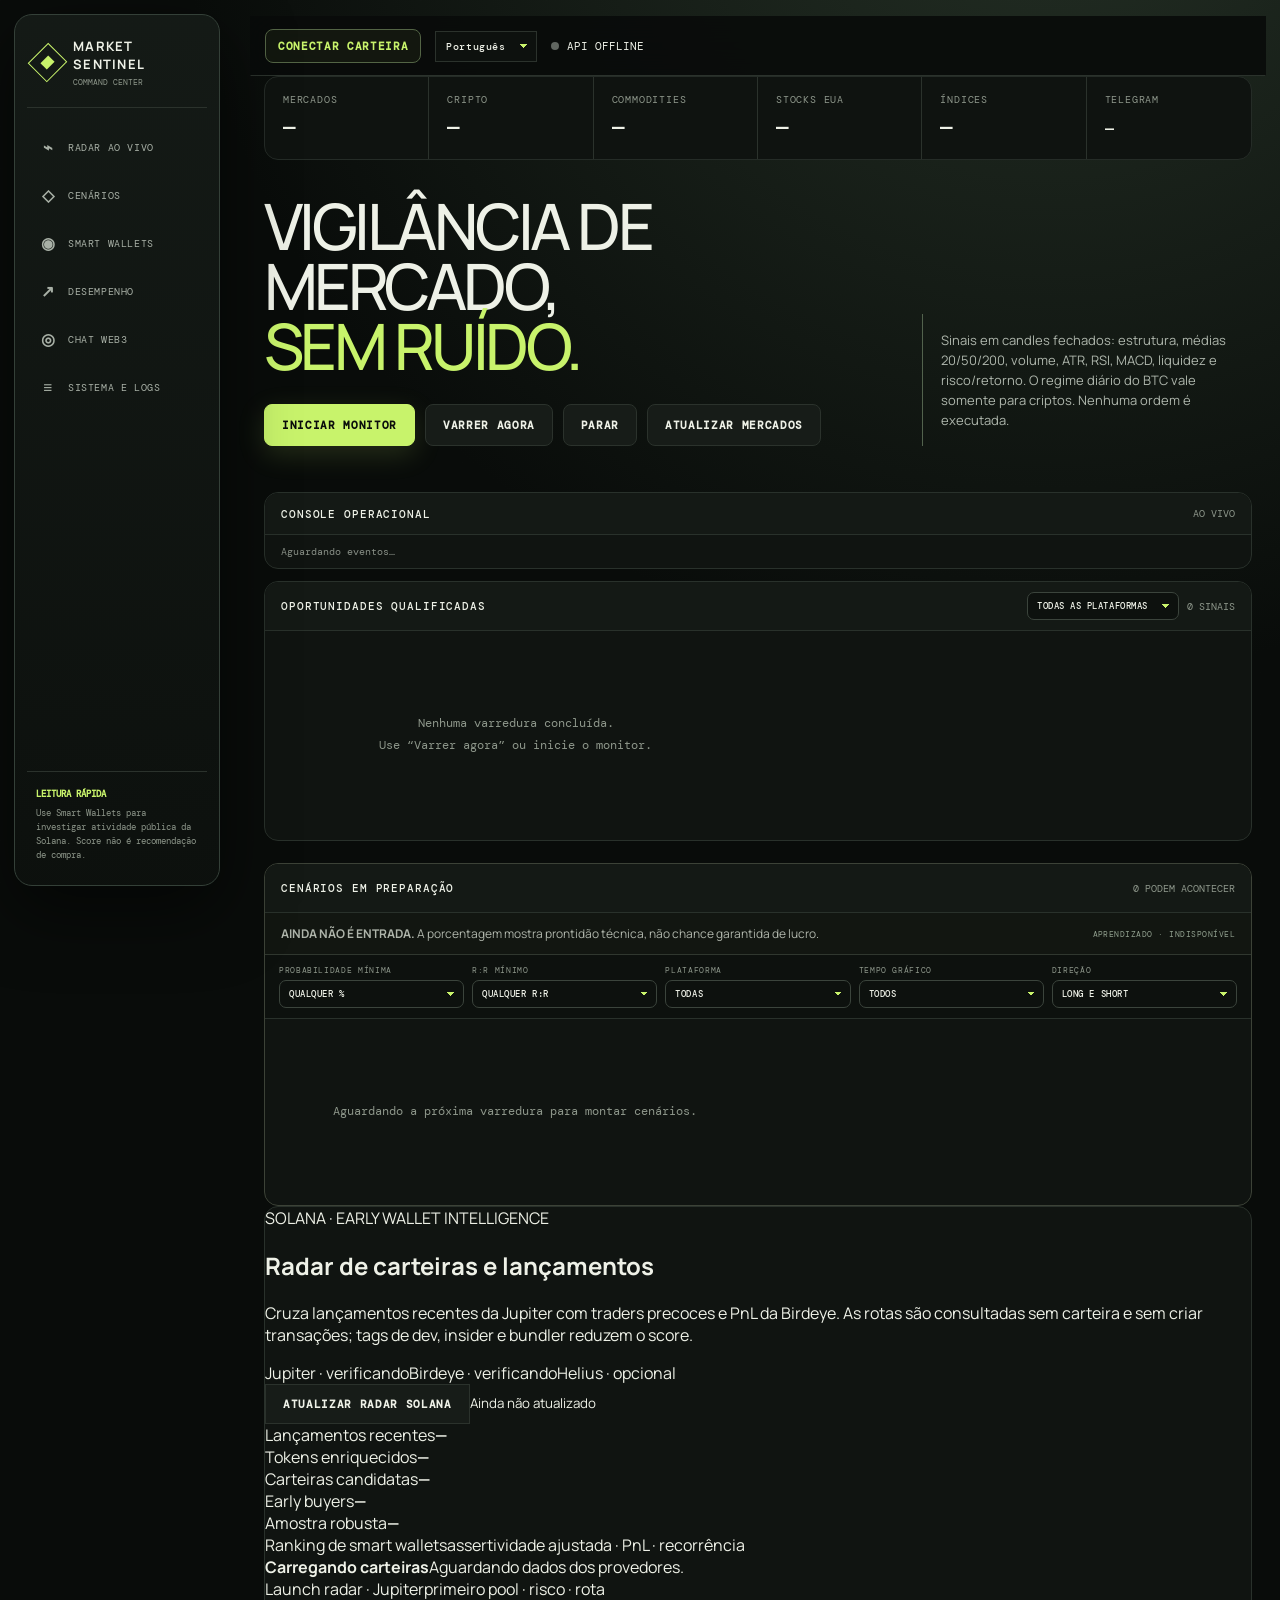
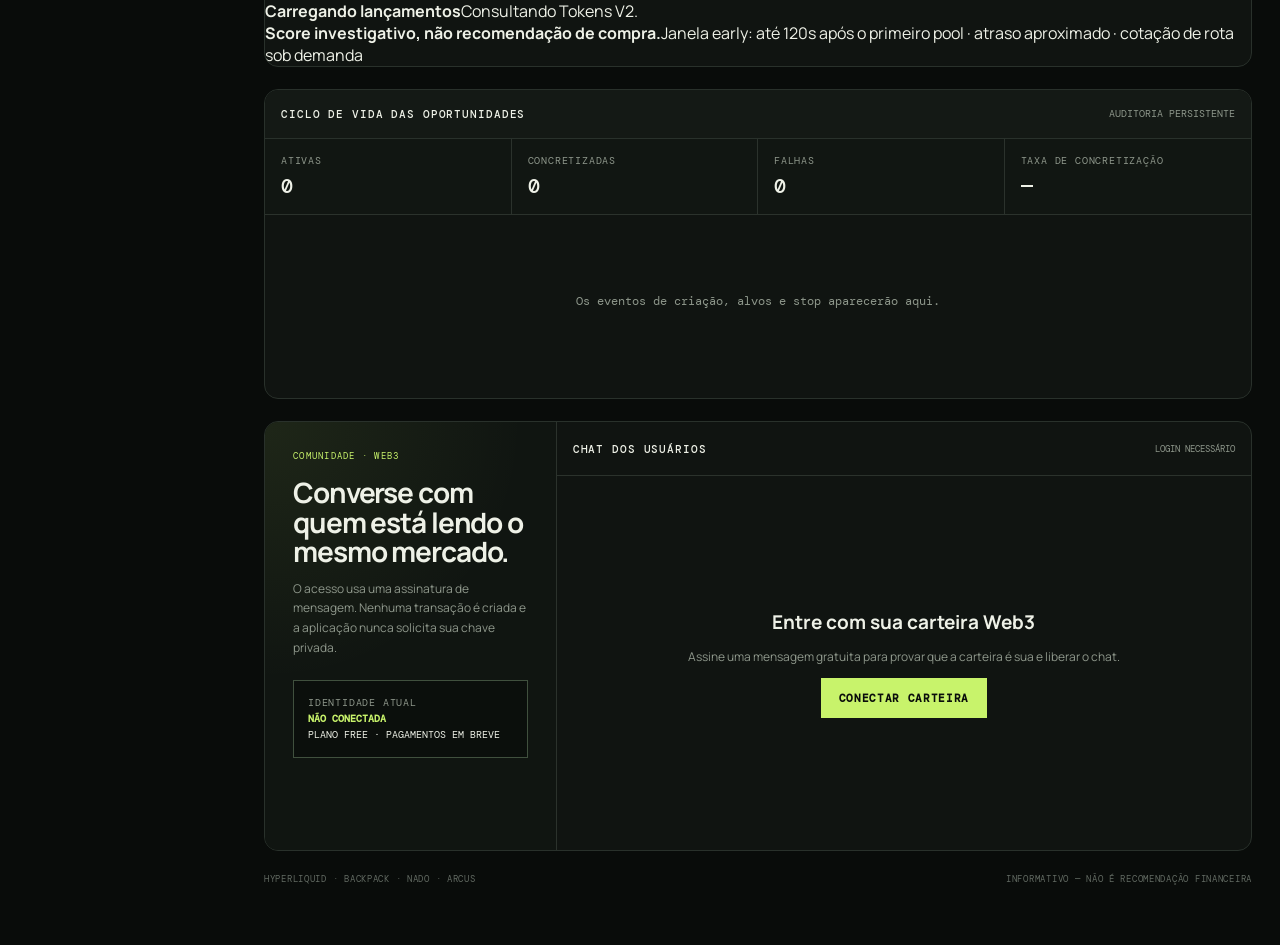
==== commit c17659f6: "feat: add Solana smart wallet intelligence" ====
--- a/src/market_sentinel/static/index.html
+++ b/src/market_sentinel/static/index.html
@@ -64,6 +64,7 @@
   @media(max-width:980px){.cards,.candidate-grid{grid-template-columns:1fr}}
   @media(max-width:720px){.hero{padding-top:24px}.cards{grid-template-columns:1fr;padding:8px}.op-main{padding:15px}.op-level{padding:10px}.op-foot{display:block;line-height:1.6}.watch-note{align-items:flex-start;flex-direction:column;gap:7px}.learning-status{white-space:normal}.candidate-grid{padding:8px}.candidate-guide{grid-template-columns:1fr}.logs{max-height:92px}.log-line{grid-template-columns:52px minmax(0,1fr)}.log-level{display:none}}
 </style>
+<link rel="stylesheet" href="/static/solana-intel.css">
 </head>
 <body>
 <main class="shell">
@@ -72,6 +73,13 @@
   <section class="metrics"><div class="metric"><div class="label">Mercados</div><div class="value" id="markets">—</div></div><div class="metric"><div class="label">Cripto</div><div class="value" id="crypto">—</div></div><div class="metric"><div class="label">Commodities</div><div class="value" id="commodities">—</div></div><div class="metric"><div class="label">Stocks EUA</div><div class="value" id="stocks">—</div></div><div class="metric"><div class="label">Índices</div><div class="value" id="indices">—</div></div><div class="metric"><div class="label">Telegram</div><div class="value small" id="telegram">—</div></div></section>
   <section class="grid"><div class="panel"><div class="panel-head"><span class="panel-title">Oportunidades qualificadas</span><div class="filter-wrap"><select id="opVenue" class="venue-filter" aria-label="Filtrar por plataforma"><option value="all">Todas as plataformas</option><option value="hyperliquid">Hyperliquid</option><option value="nado">Nado</option><option value="backpack">Backpack</option></select><span class="count" id="opcount">0 SINAIS</span></div></div><div id="cards" class="cards"><div class="empty">Nenhuma varredura concluída.<br>Use “Varrer agora” ou inicie o monitor.</div></div></div><aside class="panel"><div class="panel-head"><span class="panel-title">Console operacional</span><span class="count" id="logHealth">AO VIVO</span></div><div id="logs" class="logs">Aguardando eventos…</div></aside></section>
   <section class="panel watchlist"><div class="panel-head"><span class="panel-title">Cenários em preparação</span><span class="count" id="candidateCount">0 PODEM ACONTECER</span></div><div class="watch-note"><strong>PODE ACONTECER — NÃO É ENTRADA.</strong> A probabilidade exibida é uma estimativa de prontidão técnica, não chance comprovada de lucro.</div><div class="candidate-filters"><label>Probabilidade mínima<select id="candidateProbability" class="venue-filter"><option value="0">Qualquer %</option><option value="60">60%+</option><option value="70">70%+</option><option value="80">80%+</option></select></label><label>R:R mínimo<select id="candidateRR" class="venue-filter"><option value="0">Qualquer R:R</option><option value="1.5">1,5+</option><option value="2">2,0+</option><option value="3">3,0+</option></select></label><label>Plataforma<select id="candidateVenue" class="venue-filter"><option value="all">Todas</option><option value="hyperliquid">Hyperliquid</option><option value="nado">Nado</option><option value="backpack">Backpack</option></select></label><label>Tempo gráfico<select id="candidateTimeframe" class="venue-filter"><option value="all">Todos</option><option value="1h">1 hora</option><option value="4h">4 horas</option><option value="1d">Diário</option></select></label><label>Direção<select id="candidateDirection" class="venue-filter"><option value="all">Long e short</option><option value="LONG">Long</option><option value="SHORT">Short</option></select></label></div><div id="candidateCards" class="candidate-grid"><div class="empty">Aguardando a próxima varredura para montar cenários.</div></div></section>
+  <section id="solana-intel" class="panel solana-intel">
+    <div class="solana-intel-hero"><div><div class="solana-kicker">SOLANA · EARLY WALLET INTELLIGENCE</div><h2>Radar de carteiras e lançamentos</h2><p class="solana-intel-intro">Cruza lançamentos recentes da Jupiter com traders precoces e PnL da Birdeye. As rotas são consultadas sem carteira e sem criar transações; tags de dev, insider e bundler reduzem o score.</p><div class="provider-strip"><span id="provider-jupiter" class="provider-chip waiting">Jupiter · verificando</span><span id="provider-birdeye" class="provider-chip waiting">Birdeye · verificando</span><span id="provider-helius" class="provider-chip waiting">Helius · opcional</span></div></div><div class="solana-hero-actions"><button id="refreshSolanaIntel">Atualizar radar Solana</button><small id="solanaGeneratedAt">Ainda não atualizado</small></div></div>
+    <div id="solanaIntelSetup" class="solana-setup"></div>
+    <div class="solana-metrics"><div class="solana-metric"><span>Lançamentos recentes</span><b id="intelRecentTokens" class="accent">—</b></div><div class="solana-metric"><span>Tokens enriquecidos</span><b id="intelEnrichedTokens">—</b></div><div class="solana-metric"><span>Carteiras candidatas</span><b id="intelWallets">—</b></div><div class="solana-metric"><span>Early buyers</span><b id="intelEarlyWallets">—</b></div><div class="solana-metric"><span>Amostra robusta</span><b id="intelRobustWallets">—</b></div></div>
+    <div class="solana-intel-grid"><div class="solana-column"><div class="solana-column-head"><span>Ranking de smart wallets</span><span>assertividade ajustada · PnL · recorrência</span></div><div id="smartWalletList" class="smart-wallet-list"><div class="intel-empty"><strong>Carregando carteiras</strong>Aguardando dados dos provedores.</div></div></div><div class="solana-column"><div class="solana-column-head"><span>Launch radar · Jupiter</span><span>primeiro pool · risco · rota</span></div><div id="solanaLaunchList" class="launch-list"><div class="intel-empty"><strong>Carregando lançamentos</strong>Consultando Tokens V2.</div></div></div></div>
+    <div class="solana-method"><strong>Score investigativo, não recomendação de compra.</strong><span>Janela early: até 120s após o primeiro pool · atraso aproximado · cotação de rota sob demanda</span></div>
+  </section>
   <section class="panel lifecycle"><div class="panel-head"><span class="panel-title">Ciclo de vida das oportunidades</span><span class="count">AUDITORIA PERSISTENTE</span></div><div class="life-summary"><div class="life-stat"><div class="label">Ativas</div><div class="life-number" id="activeSignals">0</div></div><div class="life-stat"><div class="label">Concretizadas</div><div class="life-number" id="wins">0</div></div><div class="life-stat"><div class="label">Falhas</div><div class="life-number" id="losses">0</div></div><div class="life-stat"><div class="label">Taxa de concretização</div><div class="life-number" id="winRate">—</div></div></div><div id="timeline" class="timeline"><div class="empty">Os eventos de criação, alvos e stop aparecerão aqui.</div></div></section>
   <section id="community" class="panel community"><aside class="community-aside"><div class="community-kicker">COMUNIDADE · WEB3</div><h2>Converse com quem está lendo o mesmo mercado.</h2><p>O acesso usa uma assinatura de mensagem. Nenhuma transação é criada e a aplicação nunca solicita sua chave privada.</p><div class="wallet-card"><span class="label">IDENTIDADE ATUAL</span><strong id="walletIdentity">NÃO CONECTADA</strong><span id="walletPlan">PLANO FREE · PAGAMENTOS EM BREVE</span></div></aside><div class="chat-room"><div class="chat-head"><span class="panel-title">Chat dos usuários</span><span id="chatStatus" class="chat-status">LOGIN NECESSÁRIO</span></div><div id="chatGate" class="chat-gate"><h3>Entre com sua carteira Web3</h3><p>Assine uma mensagem gratuita para provar que a carteira é sua e liberar o chat.</p><button id="chatConnect" class="primary">Conectar carteira</button></div><div id="chatMessages" class="chat-messages social-hidden"></div><form id="chatCompose" class="chat-compose social-hidden"><input id="chatInput" maxlength="500" autocomplete="off" placeholder="Compartilhe uma leitura do mercado…" aria-label="Mensagem"><button type="submit" class="primary">Enviar</button></form></div></section>
   <footer class="footer"><span>Hyperliquid · Backpack · Nado · Arcus</span><span>Informativo — não é recomendação financeira</span></footer>
@@ -129,7 +137,7 @@
 async function act(path,msg){if(busy)return;setBusy(true);try{const data=await api(path,{method:'POST'});if(path.endsWith('scan'))render(data);toast(msg)}catch(e){toast(e.message,true)}finally{setBusy(false);await status();await logs()}}
 $('#start').onclick=()=>act('/api/start','Monitor iniciado');$('#stop').onclick=()=>act('/api/stop','Monitor parado');$('#scan').onclick=()=>act('/api/scan','Varredura concluída');$('#refresh').onclick=async()=>{setBusy(true);try{await api('/api/markets?refresh=true');toast('Universo atualizado')}catch(e){toast(e.message,true)}finally{setBusy(false);status()}};
 $('#opVenue').onchange=()=>render();['#candidateVenue','#candidateProbability','#candidateRR','#candidateTimeframe','#candidateDirection'].forEach(id=>$(id).onchange=()=>renderCandidates());
-function setupNavigation(){const grid=$('.grid'),watch=$('.watchlist'),history=$('.lifecycle'),system=$('.grid aside'),hero=$('.hero'),metrics=$('.metrics');if(grid)grid.id='radar';if(watch)watch.id='scenarios';if(history)history.id='history';if(system)system.id='system';if(hero&&metrics)hero.parentNode.insertBefore(metrics,hero);document.body.insertAdjacentHTML('afterbegin','<aside class="desktop-nav" aria-label="Navegação principal"><div class="desktop-brand"><div class="mark"></div><div><h2>MARKET SENTINEL</h2><span>COMMAND CENTER</span></div></div><nav class="desktop-links"><a href="#radar"><b>⌁</b>Radar ao vivo</a><a href="#scenarios"><b>◇</b>Cenários</a><a href="#history"><b>↗</b>Desempenho</a><a href="#community"><b>◎</b>Chat Web3</a><a href="#system"><b>≡</b>Sistema e logs</a></nav><div class="desktop-help"><strong>LEITURA RÁPIDA</strong>Comece pelo Radar. Abra um sinal para ver entrada, invalidação, alvos e leitura técnica.</div></aside>');document.body.insertAdjacentHTML('beforeend','<nav class="mobile-nav" aria-label="Navegação principal"><a href="#radar"><b>⌁</b>Radar</a><a href="#scenarios"><b>◇</b>Cenários</a><a href="#history"><b>↗</b>Histórico</a><a href="#community"><b>◎</b>Chat</a><a href="#system"><b>≡</b>Sistema</a></nav>')}
+function setupNavigation(){const grid=$('.grid'),watch=$('.watchlist'),history=$('.lifecycle'),system=$('.grid aside'),hero=$('.hero'),metrics=$('.metrics');if(grid)grid.id='radar';if(watch)watch.id='scenarios';if(history)history.id='history';if(system)system.id='system';if(hero&&metrics)hero.parentNode.insertBefore(metrics,hero);document.body.insertAdjacentHTML('afterbegin','<aside class="desktop-nav" aria-label="Navegação principal"><div class="desktop-brand"><div class="mark"></div><div><h2>MARKET SENTINEL</h2><span>COMMAND CENTER</span></div></div><nav class="desktop-links"><a href="#radar"><b>⌁</b>Radar ao vivo</a><a href="#scenarios"><b>◇</b>Cenários</a><a href="#solana-intel"><b>◉</b>Smart wallets</a><a href="#history"><b>↗</b>Desempenho</a><a href="#community"><b>◎</b>Chat Web3</a><a href="#system"><b>≡</b>Sistema e logs</a></nav><div class="desktop-help"><strong>LEITURA RÁPIDA</strong>Use Smart Wallets para investigar atividade pública da Solana. Score não é recomendação de compra.</div></aside>');document.body.insertAdjacentHTML('beforeend','<nav class="mobile-nav" aria-label="Navegação principal"><a href="#radar"><b>⌁</b>Radar</a><a href="#scenarios"><b>◇</b>Cenários</a><a href="#solana-intel"><b>◉</b>Solana</a><a href="#history"><b>↗</b>Histórico</a><a href="#community"><b>◎</b>Chat</a><a href="#system"><b>≡</b>Sistema</a></nav>')}
 ['#opVenue','#candidateVenue'].forEach(id=>{const s=$(id);if(s&&!s.querySelector('option[value="arcus"]'))s.insertAdjacentHTML('beforeend','<option value="arcus">Arcus</option>')});setupNavigation();prepareLearningStatus();stabilizeLiveView();initLanguage();loadWallet();refreshDashboard();loadPrices();loadLearning();setInterval(refreshDashboard,8000);setInterval(loadPrices,5000);setInterval(loadLearning,60000);
 function linePath(values,x,y){let d='';values.forEach((v,i)=>{if(v==null)return;d+=`${d?'L':'M'}${x(i).toFixed(1)},${y(v).toFixed(1)} `});return d}
 function drawChart(data){const svg=$('#signalChart'),cs=data.candles,s=data.signal,W=1000,H=520,L=64,R=90,T=24,plotB=390,volT=420,volB=490;const levels=[s.entry,s.stop,...signalTargets(s).map(([,v])=>v)].filter(v=>v!=null);const prices=cs.flatMap(c=>[c.high,c.low]).concat(levels);const min=Math.min(...prices),max=Math.max(...prices),pad=(max-min)*.08||1,lo=min-pad,hi=max+pad;const x=i=>L+i*(W-L-R)/Math.max(cs.length-1,1),y=v=>T+(hi-v)*(plotB-T)/(hi-lo),maxVol=Math.max(...cs.map(c=>c.volume),1),cw=Math.max(2,(W-L-R)/cs.length*.62);let out='';for(let i=0;i<6;i++){const price=hi-i*(hi-lo)/5,yy=y(price);out+=`<line x1="${L}" y1="${yy}" x2="${W-R}" y2="${yy}" stroke="#202720"/><text x="${W-R+8}" y="${yy+3}" fill="#788078" font-size="10" font-family="DM Mono">${price.toPrecision(7)}</text>`}cs.forEach((c,i)=>{const xx=x(i),up=c.close>=c.open,col=up?'#9dcc5b':'#d95d4f',yo=y(c.open),yc=y(c.close);out+=`<line x1="${xx}" y1="${y(c.high)}" x2="${xx}" y2="${y(c.low)}" stroke="${col}"/><rect x="${xx-cw/2}" y="${Math.min(yo,yc)}" width="${cw}" height="${Math.max(1,Math.abs(yc-yo))}" fill="${col}"/><rect x="${xx-cw/2}" y="${volB-(c.volume/maxVol)*(volB-volT)}" width="${cw}" height="${(c.volume/maxVol)*(volB-volT)}" fill="${col}" opacity=".35"/>`});[[data.ma200,'#778079'],[data.ma50,'#b78cff'],[data.ma20,'#f7c65b']].forEach(([vals,col])=>out+=`<path d="${linePath(vals,x,y)}" fill="none" stroke="${col}" stroke-width="1.5"/>`);[[s.entry,'ENTRADA','#c8f36b'],[s.stop,'STOP','#ff705d'],...signalTargets(s).map(([n,v])=>[v,`ALVO ${n} FIB`,'#58a6ff'])].forEach(([v,label,col])=>{if(v==null)return;const yy=y(v);out+=`<line x1="${L}" y1="${yy}" x2="${W-R}" y2="${yy}" stroke="${col}" stroke-width="1.3" stroke-dasharray="7 5"/><rect x="${L+4}" y="${yy-15}" width="110" height="16" fill="#090c0a"/><text x="${L+8}" y="${yy-4}" fill="${col}" font-size="10" font-family="DM Mono">${label} ${Number(v).toPrecision(6)}</text>`});out+=`<text x="${L}" y="${H-10}" fill="#606860" font-size="10" font-family="DM Mono">VOLUME · candles fechados · ${cs.length} barras</text>`;svg.innerHTML=out}
@@ -139,5 +147,6 @@
 function closeChart(){$('#chartModal').classList.remove('open')}
 $('#cards').addEventListener('click',e=>{const card=e.target.closest('.op');if(card?.dataset.id)openChart(card.dataset.id)});$('#chartModal').addEventListener('click',e=>{if(e.target.id==='chartModal')closeChart()});document.addEventListener('keydown',e=>{if(e.key==='Escape')closeChart()});
 </script>
+<script src="/static/solana-intel.js"></script>
 <script src="/static/i18n-full.js"></script>
 </body></html>
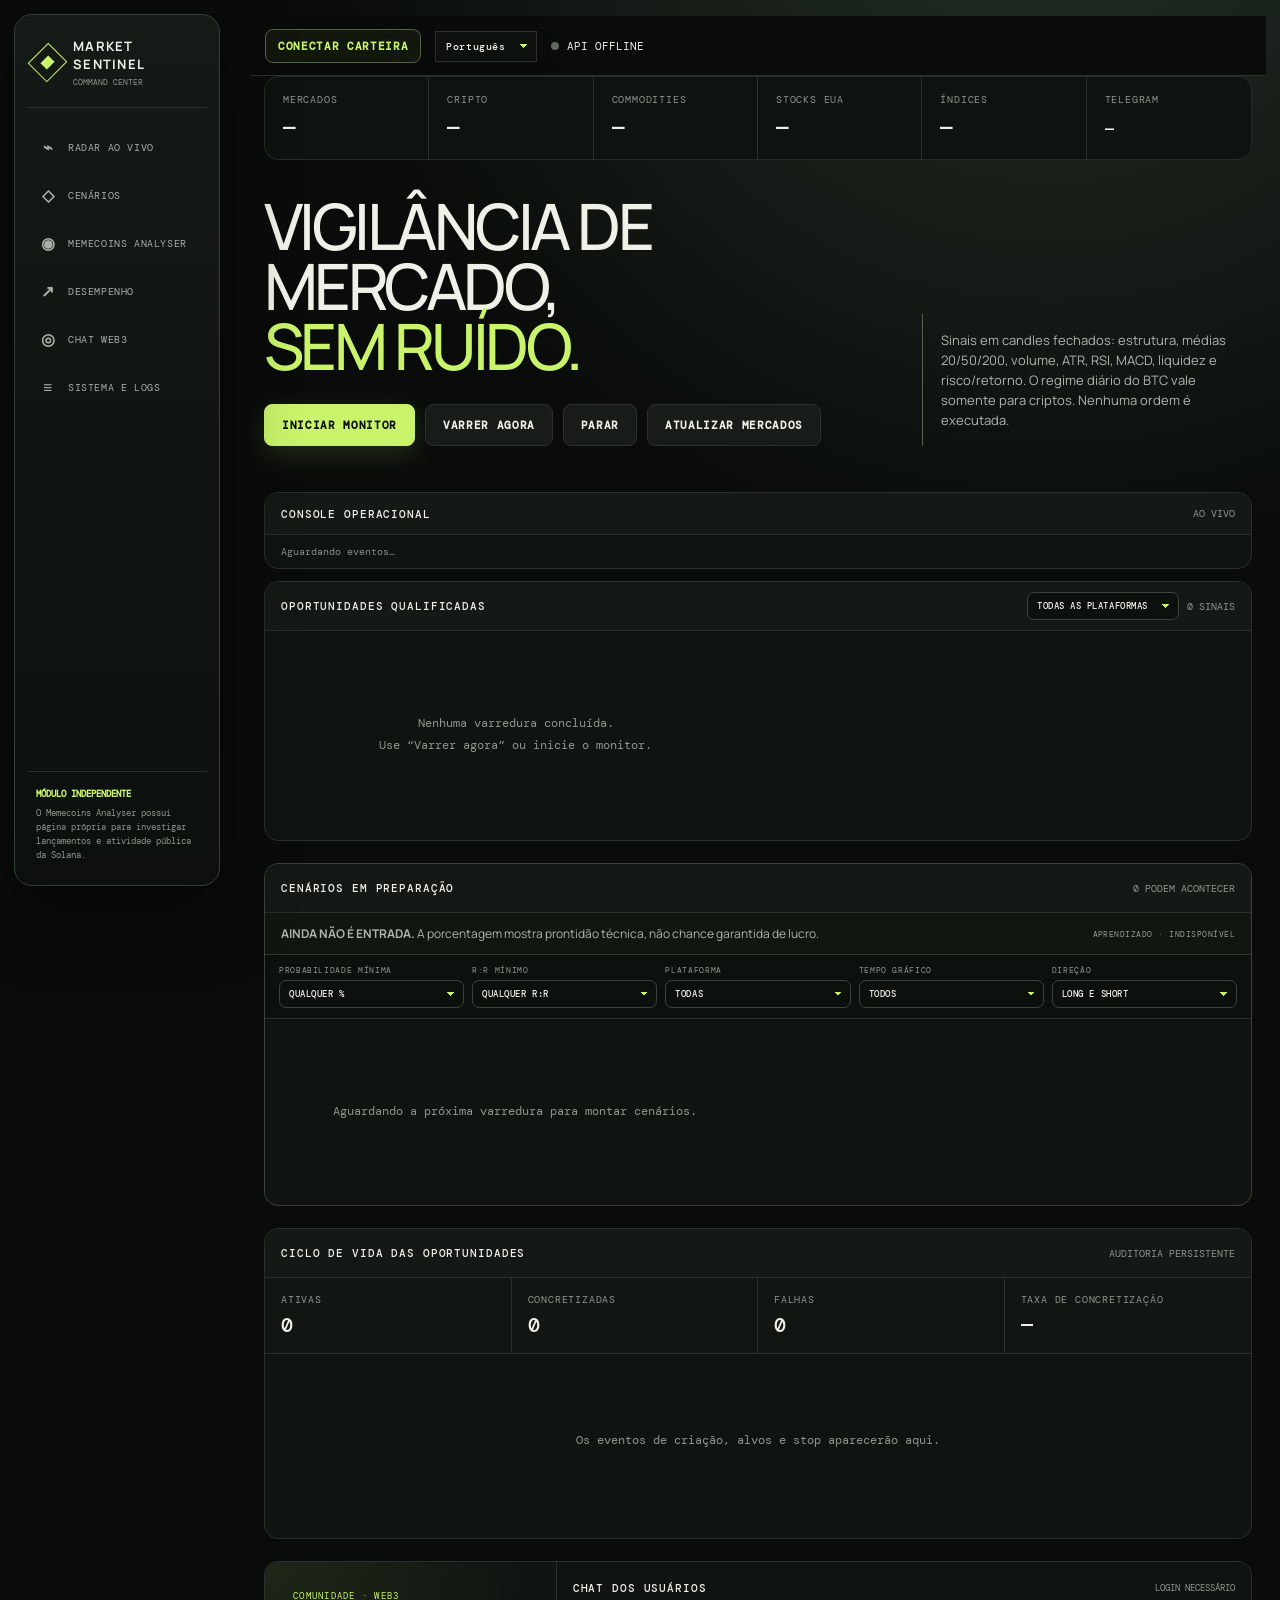
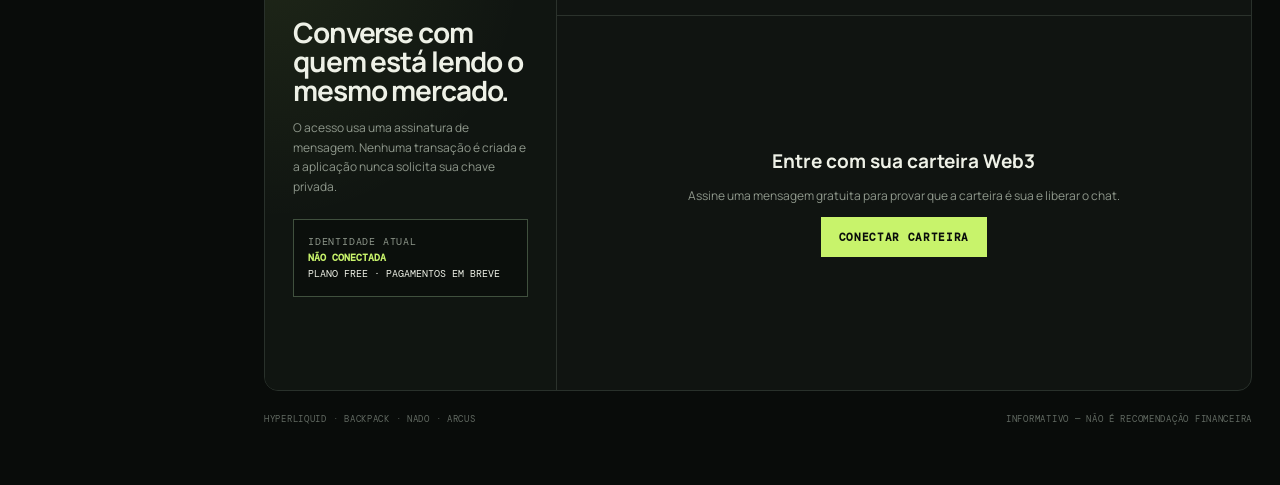
==== commit 7418e99d: "feat: separate memecoins analyser page" ====
--- a/src/market_sentinel/static/index.html
+++ b/src/market_sentinel/static/index.html
@@ -44,7 +44,7 @@
     .logs{height:230px;font-size:9px;padding:10px 12px}.watchlist,.lifecycle{margin-top:14px}.watch-note{font-size:10px;padding:11px 12px}.candidate-filters{display:flex;overflow-x:auto;gap:8px;padding:10px;scroll-snap-type:x proximity}.candidate-filters label{flex:0 0 145px;scroll-snap-align:start}.candidate-grid{grid-template-columns:1fr;padding:8px}.candidate{padding:14px}.readiness{font-size:20px}
     .life-summary{grid-template-columns:repeat(2,1fr)}.life-stat{padding:12px}.timeline{padding:6px 10px 12px;max-height:420px}.event{grid-template-columns:9px minmax(90px,120px) 1fr;gap:8px;min-height:60px}.event-symbol{font-size:9px}.event-message{font-size:9px;line-height:1.45}.status-pill{display:inline-block;margin:4px 0 0;padding:2px 4px}.footer{display:none}
     .chart-modal{padding:0;align-items:flex-end}.chart-shell{max-height:96vh;border-radius:16px 16px 0 0}.chart-head{height:52px}.chart-area{padding:8px}.brief{padding:15px}.signal-numbers{grid-template-columns:repeat(2,1fr)}
-    .mobile-nav{position:fixed;z-index:20;display:grid;grid-template-columns:repeat(5,1fr);left:10px;right:10px;bottom:10px;height:58px;background:#121713ee;border:1px solid #3a463c;border-radius:16px;backdrop-filter:blur(18px);box-shadow:0 12px 40px #000a;padding:5px}.mobile-nav a{display:flex;flex-direction:column;align-items:center;justify-content:center;gap:3px;color:#9aa398;text-decoration:none;font:8px DM Mono;text-transform:uppercase;letter-spacing:.04em;border-radius:11px}.mobile-nav a:active,.mobile-nav a:focus{background:#c8f36b18;color:var(--lime);outline:none}.mobile-nav b{font-size:15px;line-height:1}
+    .mobile-nav{position:fixed;z-index:20;display:grid;grid-template-columns:repeat(6,1fr);left:10px;right:10px;bottom:10px;height:58px;background:#121713ee;border:1px solid #3a463c;border-radius:16px;backdrop-filter:blur(18px);box-shadow:0 12px 40px #000a;padding:5px}.mobile-nav a{display:flex;flex-direction:column;align-items:center;justify-content:center;gap:3px;color:#9aa398;text-decoration:none;font:8px DM Mono;text-transform:uppercase;letter-spacing:.04em;border-radius:11px}.mobile-nav a:active,.mobile-nav a:focus{background:#c8f36b18;color:var(--lime);outline:none}.mobile-nav b{font-size:15px;line-height:1}
   }
   .wallet-button{border-color:#536445;background:#c8f36b0d;color:var(--lime);border-radius:8px;padding:9px 12px;white-space:nowrap}.wallet-button.connected{color:var(--ink);border-color:var(--line);background:#171d19}.log-line{display:grid;grid-template-columns:74px 62px 90px minmax(0,1fr);gap:8px;align-items:start}.log-time,.log-component{color:#687169}.log-level{font-weight:600}.log-line.WARNING .log-level{color:var(--amber)}.log-line.ERROR .log-level{color:var(--red)}
   .community{margin-top:22px;display:grid;grid-template-columns:minmax(240px,.42fr) minmax(0,1fr);min-height:430px}.community-aside{padding:28px;border-right:1px solid var(--line);background:radial-gradient(circle at 0 0,#c8f36b14,transparent 50%),#101511}.community-kicker{font:9px DM Mono;letter-spacing:.14em;color:var(--lime)}.community-aside h2{font-size:28px;line-height:1.05;letter-spacing:-.04em;margin:16px 0 12px}.community-aside p{font-size:12px;line-height:1.65;color:var(--muted)}.wallet-card{border:1px solid #40503e;background:#0b0f0c;padding:14px;margin-top:22px;font:10px/1.6 DM Mono}.wallet-card strong{display:block;color:var(--lime);overflow:hidden;text-overflow:ellipsis}.chat-room{display:flex;flex-direction:column;min-width:0}.chat-head{height:54px;padding:0 16px;border-bottom:1px solid var(--line);display:flex;align-items:center;justify-content:space-between}.chat-status{font:9px DM Mono;color:var(--muted)}.chat-gate{margin:auto;text-align:center;padding:30px;max-width:520px}.chat-gate h3{font-size:19px;margin:0 0 10px}.chat-gate p{color:var(--muted);font-size:12px;line-height:1.6}.chat-messages{height:310px;overflow:auto;padding:14px 16px;display:flex;flex-direction:column;gap:9px}.chat-message{max-width:78%;border:1px solid var(--line);background:#0d120e;padding:10px 12px;align-self:flex-start}.chat-message.mine{align-self:flex-end;border-color:#536445;background:#c8f36b0b}.chat-meta{font:8px DM Mono;color:var(--muted);margin-bottom:5px}.chat-body{font-size:12px;line-height:1.5;overflow-wrap:anywhere}.chat-compose{display:flex;gap:8px;padding:12px;border-top:1px solid var(--line);margin-top:auto}.chat-compose input{min-width:0;flex:1;background:#090d0a;border:1px solid #3a443b;color:var(--ink);padding:12px 13px;font:12px Manrope}.chat-compose input:focus{outline:none;border-color:var(--lime)}.chat-compose button{border-radius:8px}.social-hidden{display:none!important}
@@ -64,7 +64,6 @@
   @media(max-width:980px){.cards,.candidate-grid{grid-template-columns:1fr}}
   @media(max-width:720px){.hero{padding-top:24px}.cards{grid-template-columns:1fr;padding:8px}.op-main{padding:15px}.op-level{padding:10px}.op-foot{display:block;line-height:1.6}.watch-note{align-items:flex-start;flex-direction:column;gap:7px}.learning-status{white-space:normal}.candidate-grid{padding:8px}.candidate-guide{grid-template-columns:1fr}.logs{max-height:92px}.log-line{grid-template-columns:52px minmax(0,1fr)}.log-level{display:none}}
 </style>
-<link rel="stylesheet" href="/static/solana-intel.css">
 </head>
 <body>
 <main class="shell">
@@ -73,13 +72,6 @@
   <section class="metrics"><div class="metric"><div class="label">Mercados</div><div class="value" id="markets">—</div></div><div class="metric"><div class="label">Cripto</div><div class="value" id="crypto">—</div></div><div class="metric"><div class="label">Commodities</div><div class="value" id="commodities">—</div></div><div class="metric"><div class="label">Stocks EUA</div><div class="value" id="stocks">—</div></div><div class="metric"><div class="label">Índices</div><div class="value" id="indices">—</div></div><div class="metric"><div class="label">Telegram</div><div class="value small" id="telegram">—</div></div></section>
   <section class="grid"><div class="panel"><div class="panel-head"><span class="panel-title">Oportunidades qualificadas</span><div class="filter-wrap"><select id="opVenue" class="venue-filter" aria-label="Filtrar por plataforma"><option value="all">Todas as plataformas</option><option value="hyperliquid">Hyperliquid</option><option value="nado">Nado</option><option value="backpack">Backpack</option></select><span class="count" id="opcount">0 SINAIS</span></div></div><div id="cards" class="cards"><div class="empty">Nenhuma varredura concluída.<br>Use “Varrer agora” ou inicie o monitor.</div></div></div><aside class="panel"><div class="panel-head"><span class="panel-title">Console operacional</span><span class="count" id="logHealth">AO VIVO</span></div><div id="logs" class="logs">Aguardando eventos…</div></aside></section>
   <section class="panel watchlist"><div class="panel-head"><span class="panel-title">Cenários em preparação</span><span class="count" id="candidateCount">0 PODEM ACONTECER</span></div><div class="watch-note"><strong>PODE ACONTECER — NÃO É ENTRADA.</strong> A probabilidade exibida é uma estimativa de prontidão técnica, não chance comprovada de lucro.</div><div class="candidate-filters"><label>Probabilidade mínima<select id="candidateProbability" class="venue-filter"><option value="0">Qualquer %</option><option value="60">60%+</option><option value="70">70%+</option><option value="80">80%+</option></select></label><label>R:R mínimo<select id="candidateRR" class="venue-filter"><option value="0">Qualquer R:R</option><option value="1.5">1,5+</option><option value="2">2,0+</option><option value="3">3,0+</option></select></label><label>Plataforma<select id="candidateVenue" class="venue-filter"><option value="all">Todas</option><option value="hyperliquid">Hyperliquid</option><option value="nado">Nado</option><option value="backpack">Backpack</option></select></label><label>Tempo gráfico<select id="candidateTimeframe" class="venue-filter"><option value="all">Todos</option><option value="1h">1 hora</option><option value="4h">4 horas</option><option value="1d">Diário</option></select></label><label>Direção<select id="candidateDirection" class="venue-filter"><option value="all">Long e short</option><option value="LONG">Long</option><option value="SHORT">Short</option></select></label></div><div id="candidateCards" class="candidate-grid"><div class="empty">Aguardando a próxima varredura para montar cenários.</div></div></section>
-  <section id="solana-intel" class="panel solana-intel">
-    <div class="solana-intel-hero"><div><div class="solana-kicker">SOLANA · EARLY WALLET INTELLIGENCE</div><h2>Radar de carteiras e lançamentos</h2><p class="solana-intel-intro">Cruza lançamentos recentes da Jupiter com traders precoces e PnL da Birdeye. As rotas são consultadas sem carteira e sem criar transações; tags de dev, insider e bundler reduzem o score.</p><div class="provider-strip"><span id="provider-jupiter" class="provider-chip waiting">Jupiter · verificando</span><span id="provider-birdeye" class="provider-chip waiting">Birdeye · verificando</span><span id="provider-helius" class="provider-chip waiting">Helius · opcional</span></div></div><div class="solana-hero-actions"><button id="refreshSolanaIntel">Atualizar radar Solana</button><small id="solanaGeneratedAt">Ainda não atualizado</small></div></div>
-    <div id="solanaIntelSetup" class="solana-setup"></div>
-    <div class="solana-metrics"><div class="solana-metric"><span>Lançamentos recentes</span><b id="intelRecentTokens" class="accent">—</b></div><div class="solana-metric"><span>Tokens enriquecidos</span><b id="intelEnrichedTokens">—</b></div><div class="solana-metric"><span>Carteiras candidatas</span><b id="intelWallets">—</b></div><div class="solana-metric"><span>Early buyers</span><b id="intelEarlyWallets">—</b></div><div class="solana-metric"><span>Amostra robusta</span><b id="intelRobustWallets">—</b></div></div>
-    <div class="solana-intel-grid"><div class="solana-column"><div class="solana-column-head"><span>Ranking de smart wallets</span><span>assertividade ajustada · PnL · recorrência</span></div><div id="smartWalletList" class="smart-wallet-list"><div class="intel-empty"><strong>Carregando carteiras</strong>Aguardando dados dos provedores.</div></div></div><div class="solana-column"><div class="solana-column-head"><span>Launch radar · Jupiter</span><span>primeiro pool · risco · rota</span></div><div id="solanaLaunchList" class="launch-list"><div class="intel-empty"><strong>Carregando lançamentos</strong>Consultando Tokens V2.</div></div></div></div>
-    <div class="solana-method"><strong>Score investigativo, não recomendação de compra.</strong><span>Janela early: até 120s após o primeiro pool · atraso aproximado · cotação de rota sob demanda</span></div>
-  </section>
   <section class="panel lifecycle"><div class="panel-head"><span class="panel-title">Ciclo de vida das oportunidades</span><span class="count">AUDITORIA PERSISTENTE</span></div><div class="life-summary"><div class="life-stat"><div class="label">Ativas</div><div class="life-number" id="activeSignals">0</div></div><div class="life-stat"><div class="label">Concretizadas</div><div class="life-number" id="wins">0</div></div><div class="life-stat"><div class="label">Falhas</div><div class="life-number" id="losses">0</div></div><div class="life-stat"><div class="label">Taxa de concretização</div><div class="life-number" id="winRate">—</div></div></div><div id="timeline" class="timeline"><div class="empty">Os eventos de criação, alvos e stop aparecerão aqui.</div></div></section>
   <section id="community" class="panel community"><aside class="community-aside"><div class="community-kicker">COMUNIDADE · WEB3</div><h2>Converse com quem está lendo o mesmo mercado.</h2><p>O acesso usa uma assinatura de mensagem. Nenhuma transação é criada e a aplicação nunca solicita sua chave privada.</p><div class="wallet-card"><span class="label">IDENTIDADE ATUAL</span><strong id="walletIdentity">NÃO CONECTADA</strong><span id="walletPlan">PLANO FREE · PAGAMENTOS EM BREVE</span></div></aside><div class="chat-room"><div class="chat-head"><span class="panel-title">Chat dos usuários</span><span id="chatStatus" class="chat-status">LOGIN NECESSÁRIO</span></div><div id="chatGate" class="chat-gate"><h3>Entre com sua carteira Web3</h3><p>Assine uma mensagem gratuita para provar que a carteira é sua e liberar o chat.</p><button id="chatConnect" class="primary">Conectar carteira</button></div><div id="chatMessages" class="chat-messages social-hidden"></div><form id="chatCompose" class="chat-compose social-hidden"><input id="chatInput" maxlength="500" autocomplete="off" placeholder="Compartilhe uma leitura do mercado…" aria-label="Mensagem"><button type="submit" class="primary">Enviar</button></form></div></section>
   <footer class="footer"><span>Hyperliquid · Backpack · Nado · Arcus</span><span>Informativo — não é recomendação financeira</span></footer>
@@ -137,7 +129,7 @@
 async function act(path,msg){if(busy)return;setBusy(true);try{const data=await api(path,{method:'POST'});if(path.endsWith('scan'))render(data);toast(msg)}catch(e){toast(e.message,true)}finally{setBusy(false);await status();await logs()}}
 $('#start').onclick=()=>act('/api/start','Monitor iniciado');$('#stop').onclick=()=>act('/api/stop','Monitor parado');$('#scan').onclick=()=>act('/api/scan','Varredura concluída');$('#refresh').onclick=async()=>{setBusy(true);try{await api('/api/markets?refresh=true');toast('Universo atualizado')}catch(e){toast(e.message,true)}finally{setBusy(false);status()}};
 $('#opVenue').onchange=()=>render();['#candidateVenue','#candidateProbability','#candidateRR','#candidateTimeframe','#candidateDirection'].forEach(id=>$(id).onchange=()=>renderCandidates());
-function setupNavigation(){const grid=$('.grid'),watch=$('.watchlist'),history=$('.lifecycle'),system=$('.grid aside'),hero=$('.hero'),metrics=$('.metrics');if(grid)grid.id='radar';if(watch)watch.id='scenarios';if(history)history.id='history';if(system)system.id='system';if(hero&&metrics)hero.parentNode.insertBefore(metrics,hero);document.body.insertAdjacentHTML('afterbegin','<aside class="desktop-nav" aria-label="Navegação principal"><div class="desktop-brand"><div class="mark"></div><div><h2>MARKET SENTINEL</h2><span>COMMAND CENTER</span></div></div><nav class="desktop-links"><a href="#radar"><b>⌁</b>Radar ao vivo</a><a href="#scenarios"><b>◇</b>Cenários</a><a href="#solana-intel"><b>◉</b>Smart wallets</a><a href="#history"><b>↗</b>Desempenho</a><a href="#community"><b>◎</b>Chat Web3</a><a href="#system"><b>≡</b>Sistema e logs</a></nav><div class="desktop-help"><strong>LEITURA RÁPIDA</strong>Use Smart Wallets para investigar atividade pública da Solana. Score não é recomendação de compra.</div></aside>');document.body.insertAdjacentHTML('beforeend','<nav class="mobile-nav" aria-label="Navegação principal"><a href="#radar"><b>⌁</b>Radar</a><a href="#scenarios"><b>◇</b>Cenários</a><a href="#solana-intel"><b>◉</b>Solana</a><a href="#history"><b>↗</b>Histórico</a><a href="#community"><b>◎</b>Chat</a><a href="#system"><b>≡</b>Sistema</a></nav>')}
+function setupNavigation(){const grid=$('.grid'),watch=$('.watchlist'),history=$('.lifecycle'),system=$('.grid aside'),hero=$('.hero'),metrics=$('.metrics');if(grid)grid.id='radar';if(watch)watch.id='scenarios';if(history)history.id='history';if(system)system.id='system';if(hero&&metrics)hero.parentNode.insertBefore(metrics,hero);document.body.insertAdjacentHTML('afterbegin','<aside class="desktop-nav" aria-label="Navegação principal"><div class="desktop-brand"><div class="mark"></div><div><h2>MARKET SENTINEL</h2><span>COMMAND CENTER</span></div></div><nav class="desktop-links"><a href="#radar"><b>⌁</b>Radar ao vivo</a><a href="#scenarios"><b>◇</b>Cenários</a><a href="/memecoins-analyser"><b>◉</b>Memecoins Analyser</a><a href="#history"><b>↗</b>Desempenho</a><a href="#community"><b>◎</b>Chat Web3</a><a href="#system"><b>≡</b>Sistema e logs</a></nav><div class="desktop-help"><strong>MÓDULO INDEPENDENTE</strong>O Memecoins Analyser possui página própria para investigar lançamentos e atividade pública da Solana.</div></aside>');document.body.insertAdjacentHTML('beforeend','<nav class="mobile-nav" aria-label="Navegação principal"><a href="#radar"><b>⌁</b>Radar</a><a href="#scenarios"><b>◇</b>Cenários</a><a href="/memecoins-analyser"><b>◉</b>Memecoins</a><a href="#history"><b>↗</b>Histórico</a><a href="#community"><b>◎</b>Chat</a><a href="#system"><b>≡</b>Sistema</a></nav>')}
 ['#opVenue','#candidateVenue'].forEach(id=>{const s=$(id);if(s&&!s.querySelector('option[value="arcus"]'))s.insertAdjacentHTML('beforeend','<option value="arcus">Arcus</option>')});setupNavigation();prepareLearningStatus();stabilizeLiveView();initLanguage();loadWallet();refreshDashboard();loadPrices();loadLearning();setInterval(refreshDashboard,8000);setInterval(loadPrices,5000);setInterval(loadLearning,60000);
 function linePath(values,x,y){let d='';values.forEach((v,i)=>{if(v==null)return;d+=`${d?'L':'M'}${x(i).toFixed(1)},${y(v).toFixed(1)} `});return d}
 function drawChart(data){const svg=$('#signalChart'),cs=data.candles,s=data.signal,W=1000,H=520,L=64,R=90,T=24,plotB=390,volT=420,volB=490;const levels=[s.entry,s.stop,...signalTargets(s).map(([,v])=>v)].filter(v=>v!=null);const prices=cs.flatMap(c=>[c.high,c.low]).concat(levels);const min=Math.min(...prices),max=Math.max(...prices),pad=(max-min)*.08||1,lo=min-pad,hi=max+pad;const x=i=>L+i*(W-L-R)/Math.max(cs.length-1,1),y=v=>T+(hi-v)*(plotB-T)/(hi-lo),maxVol=Math.max(...cs.map(c=>c.volume),1),cw=Math.max(2,(W-L-R)/cs.length*.62);let out='';for(let i=0;i<6;i++){const price=hi-i*(hi-lo)/5,yy=y(price);out+=`<line x1="${L}" y1="${yy}" x2="${W-R}" y2="${yy}" stroke="#202720"/><text x="${W-R+8}" y="${yy+3}" fill="#788078" font-size="10" font-family="DM Mono">${price.toPrecision(7)}</text>`}cs.forEach((c,i)=>{const xx=x(i),up=c.close>=c.open,col=up?'#9dcc5b':'#d95d4f',yo=y(c.open),yc=y(c.close);out+=`<line x1="${xx}" y1="${y(c.high)}" x2="${xx}" y2="${y(c.low)}" stroke="${col}"/><rect x="${xx-cw/2}" y="${Math.min(yo,yc)}" width="${cw}" height="${Math.max(1,Math.abs(yc-yo))}" fill="${col}"/><rect x="${xx-cw/2}" y="${volB-(c.volume/maxVol)*(volB-volT)}" width="${cw}" height="${(c.volume/maxVol)*(volB-volT)}" fill="${col}" opacity=".35"/>`});[[data.ma200,'#778079'],[data.ma50,'#b78cff'],[data.ma20,'#f7c65b']].forEach(([vals,col])=>out+=`<path d="${linePath(vals,x,y)}" fill="none" stroke="${col}" stroke-width="1.5"/>`);[[s.entry,'ENTRADA','#c8f36b'],[s.stop,'STOP','#ff705d'],...signalTargets(s).map(([n,v])=>[v,`ALVO ${n} FIB`,'#58a6ff'])].forEach(([v,label,col])=>{if(v==null)return;const yy=y(v);out+=`<line x1="${L}" y1="${yy}" x2="${W-R}" y2="${yy}" stroke="${col}" stroke-width="1.3" stroke-dasharray="7 5"/><rect x="${L+4}" y="${yy-15}" width="110" height="16" fill="#090c0a"/><text x="${L+8}" y="${yy-4}" fill="${col}" font-size="10" font-family="DM Mono">${label} ${Number(v).toPrecision(6)}</text>`});out+=`<text x="${L}" y="${H-10}" fill="#606860" font-size="10" font-family="DM Mono">VOLUME · candles fechados · ${cs.length} barras</text>`;svg.innerHTML=out}
@@ -147,6 +139,5 @@
 function closeChart(){$('#chartModal').classList.remove('open')}
 $('#cards').addEventListener('click',e=>{const card=e.target.closest('.op');if(card?.dataset.id)openChart(card.dataset.id)});$('#chartModal').addEventListener('click',e=>{if(e.target.id==='chartModal')closeChart()});document.addEventListener('keydown',e=>{if(e.key==='Escape')closeChart()});
 </script>
-<script src="/static/solana-intel.js"></script>
 <script src="/static/i18n-full.js"></script>
 </body></html>
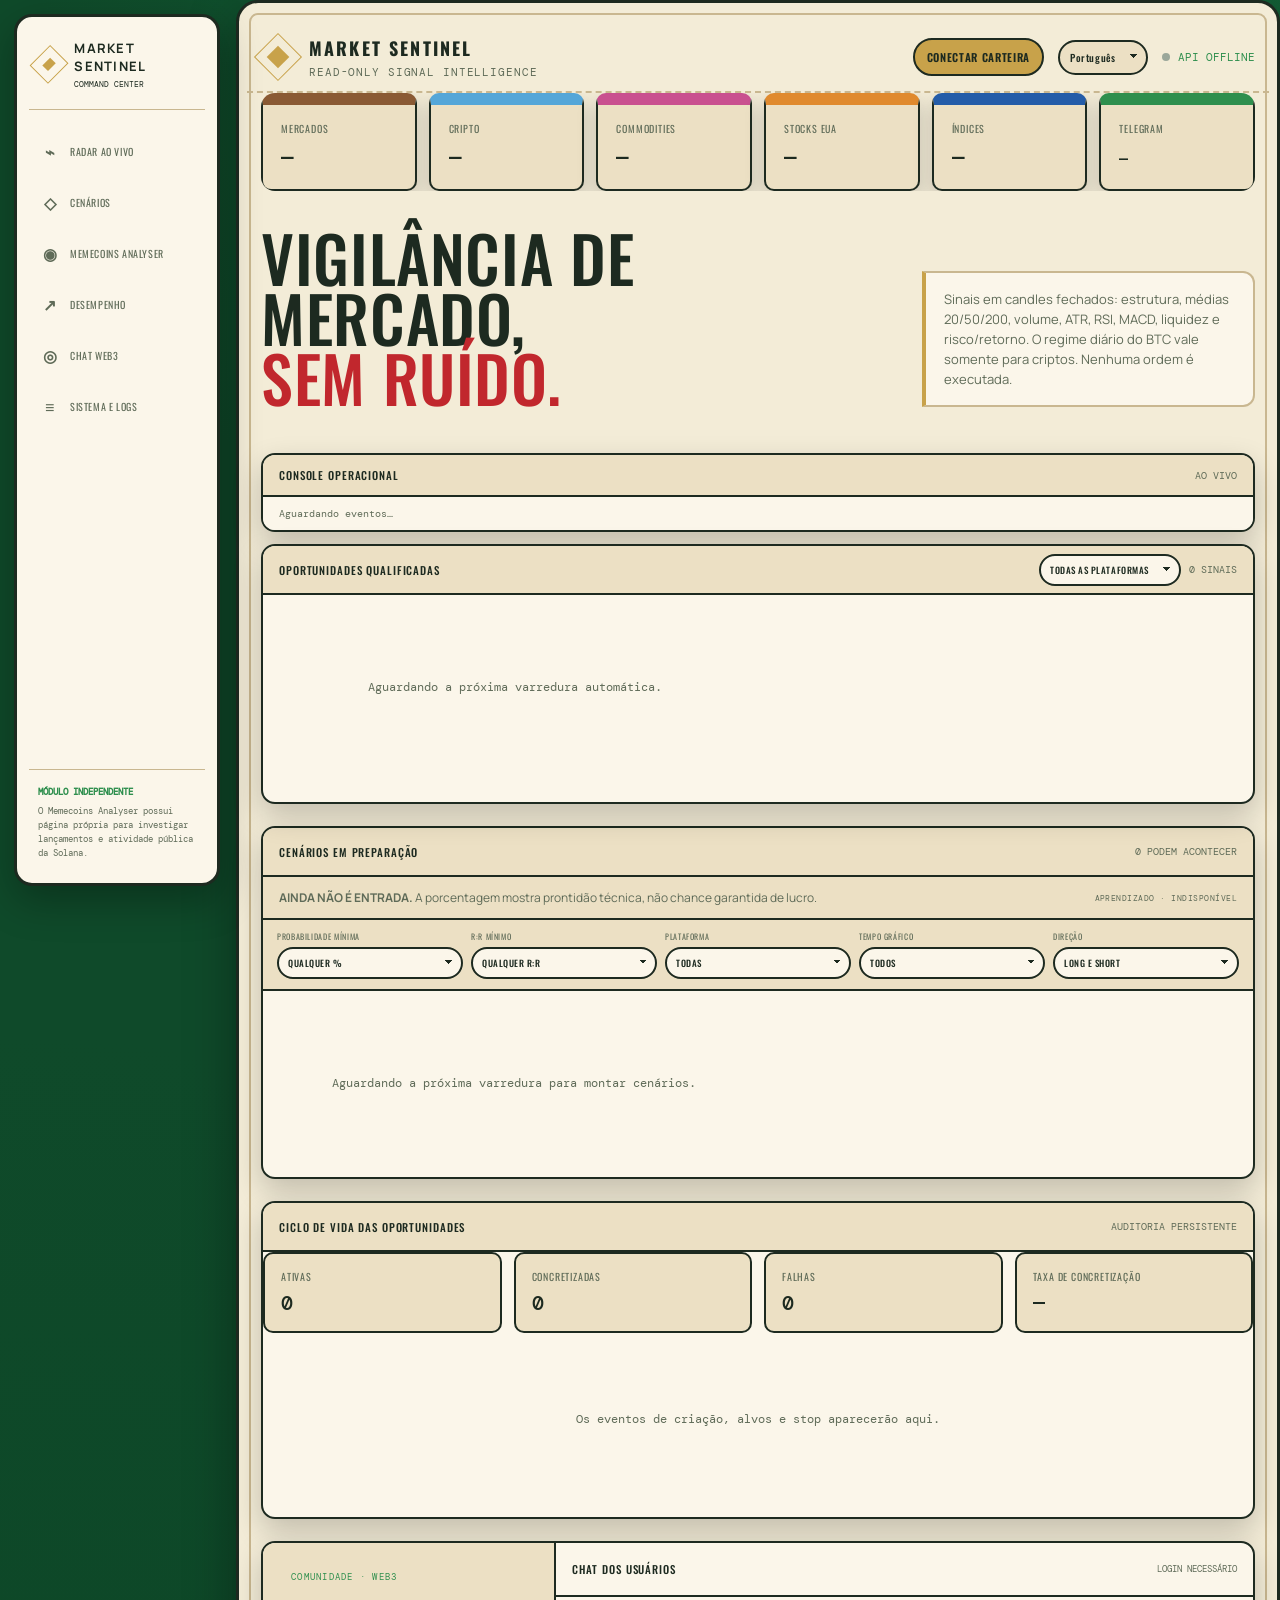
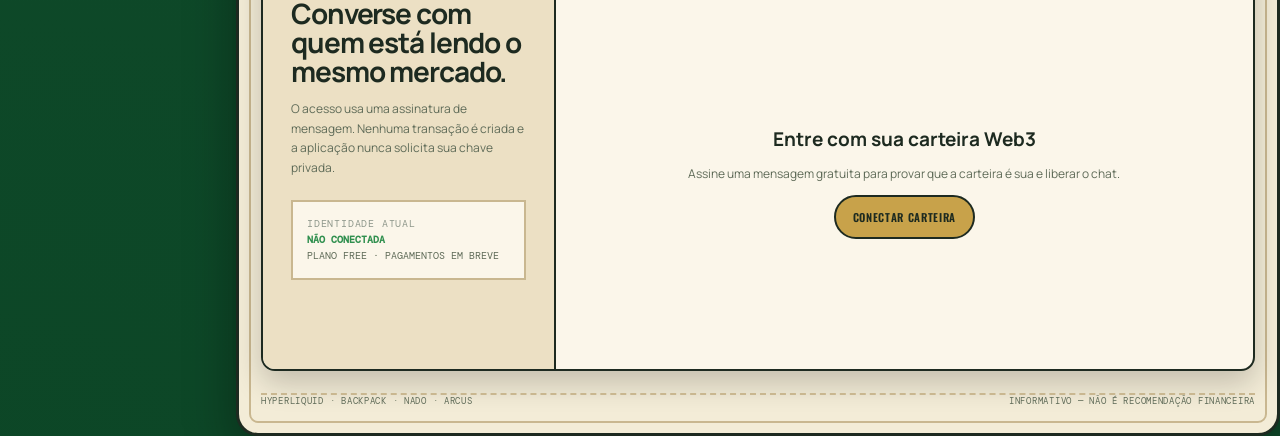
==== commit 8581cb12: "feat: migra banco para Turso e aplica tema de tabuleiro" ====
--- a/src/market_sentinel/static/index.html
+++ b/src/market_sentinel/static/index.html
@@ -64,13 +64,197 @@
   @media(max-width:980px){.cards,.candidate-grid{grid-template-columns:1fr}}
   @media(max-width:720px){.hero{padding-top:24px}.cards{grid-template-columns:1fr;padding:8px}.op-main{padding:15px}.op-level{padding:10px}.op-foot{display:block;line-height:1.6}.watch-note{align-items:flex-start;flex-direction:column;gap:7px}.learning-status{white-space:normal}.candidate-grid{padding:8px}.candidate-guide{grid-template-columns:1fr}.logs{max-height:92px}.log-line{grid-template-columns:52px minmax(0,1fr)}.log-level{display:none}}
 </style>
+<style>
+/* ================= TEMA "MESA DE TABULEIRO" (override final) ================= */
+@import url('https://fonts.googleapis.com/css2?family=Oswald:wght@400;500;600;700&display=swap');
+:root{
+  --b-felt:#0f4a2a; --b-paper:#f3ecd7; --b-paper2:#ece0c4; --b-card:#fbf6ea;
+  --b-line:#c9b790; --b-ink:#1d2a20; --b-soft:#5f6b58;
+  --b-gold:#c8a24a; --b-gold2:#e6c46a; --b-pos:#2f8f4e; --b-neg:#c23a2f; --b-focus:#d98a2b;
+  --b-brown:#8a5a34; --b-sky:#54a6d8; --b-pink:#c9508f; --b-orange:#e08a2e;
+  --b-red:#c1272d; --b-yellow:#e9be36; --b-green:#2f8f4e; --b-blue:#245ca8;
+}
+body{background:
+  radial-gradient(circle at 82% -8%, #14663a 0, transparent 42%),
+  radial-gradient(circle at 0% 108%, #0c4626 0, transparent 46%),
+  var(--b-felt) !important; color:var(--b-ink) !important; font-family:Manrope,system-ui,sans-serif}
+body:before{display:none !important}
+
+.shell{background:var(--b-paper) !important; color:var(--b-ink) !important;
+  border:3px solid var(--b-ink); border-radius:22px;
+  box-shadow:0 18px 50px rgba(0,0,0,.35), inset 0 0 0 10px var(--b-paper), inset 0 0 0 12px var(--b-line);
+  padding:20px 22px 26px !important;}
+@media(max-width:720px){.shell{border-radius:16px;padding:14px !important}}
+
+/* Nav lateral / mobile */
+.desktop-nav{background:var(--b-card) !important;border:3px solid var(--b-ink) !important;border-radius:18px !important;box-shadow:0 14px 40px rgba(0,0,0,.3) !important}
+.desktop-brand{border-bottom-color:var(--b-line) !important}
+.desktop-brand h2,.desktop-brand span{color:var(--b-ink) !important}
+.desktop-links a{color:var(--b-soft) !important;font-family:Oswald,sans-serif;text-transform:uppercase}
+.desktop-links a:hover,.desktop-links a:focus{background:var(--b-gold2) !important;color:var(--b-ink) !important}
+.desktop-help{border-top-color:var(--b-line) !important;color:var(--b-soft) !important}
+.desktop-help strong{color:var(--b-pos) !important}
+.mark{border-color:var(--b-gold) !important;background:transparent !important}.mark:after{background:var(--b-gold) !important}
+.mobile-nav{background:var(--b-card) !important;border:2px solid var(--b-ink) !important}
+.mobile-nav a{color:var(--b-soft) !important}.mobile-nav a:focus,.mobile-nav a:active{color:var(--b-ink) !important;background:var(--b-gold2) !important}
+
+/* Topo */
+.top{background:transparent !important;backdrop-filter:none !important;border:0 !important;border-bottom:2px dashed var(--b-line) !important}
+.top .brand{display:flex !important}
+h1,.brand h1{font-family:Oswald,sans-serif !important;color:var(--b-ink) !important}
+.sub{color:var(--b-soft) !important}
+.language-select{background-color:var(--b-paper2) !important;color:var(--b-ink) !important;border:2px solid var(--b-ink) !important;border-radius:999px !important;font-family:Oswald,sans-serif !important;
+  background-image:linear-gradient(45deg,transparent 50%,var(--b-ink) 50%),linear-gradient(135deg,var(--b-ink) 50%,transparent 50%) !important}
+.wallet-button{background:var(--b-gold) !important;color:var(--b-ink) !important;border:2px solid var(--b-ink) !important;border-radius:999px !important;font-family:Oswald,sans-serif !important}
+.wallet-button.connected{background:var(--b-card) !important}
+.live{color:var(--b-pos) !important}
+.dot{background:#9aa79a !important}.dot.on{background:var(--b-pos) !important;box-shadow:0 0 12px var(--b-pos) !important}
+
+/* Hero */
+.headline{font-family:Oswald,sans-serif !important;color:var(--b-ink) !important;text-transform:uppercase;letter-spacing:.01em}
+.headline em{color:var(--b-red) !important}
+.hero-note{background:var(--b-card) !important;color:var(--b-soft) !important;border:2px solid var(--b-line) !important;border-left:4px solid var(--b-gold) !important;border-radius:0 12px 12px 0 !important}
+
+/* Métricas = casas do tabuleiro */
+.metrics{background:transparent !important;border:0 !important;box-shadow:none !important;display:grid;grid-template-columns:repeat(6,1fr);gap:12px}
+.metric{background:var(--b-paper2) !important;border:2px solid var(--b-ink) !important;border-top-width:12px !important;border-radius:10px !important;box-shadow:0 8px 20px rgba(0,0,0,.18)}
+.metric:nth-child(1){border-top-color:var(--b-brown) !important}
+.metric:nth-child(2){border-top-color:var(--b-sky) !important}
+.metric:nth-child(3){border-top-color:var(--b-pink) !important}
+.metric:nth-child(4){border-top-color:var(--b-orange) !important}
+.metric:nth-child(5){border-top-color:var(--b-blue) !important}
+.metric:nth-child(6){border-top-color:var(--b-green) !important}
+.metric .label{color:var(--b-soft) !important;font-family:Oswald,sans-serif}
+.metric .value{color:var(--b-ink) !important}
+@media(max-width:900px){.metrics{grid-template-columns:repeat(3,1fr)}}
+@media(max-width:560px){.metrics{grid-template-columns:repeat(2,1fr)}}
+
+/* Painéis */
+.panel{background:var(--b-card) !important;border:2px solid var(--b-ink) !important;border-radius:14px !important;box-shadow:0 12px 30px rgba(0,0,0,.2) !important;color:var(--b-ink) !important}
+.panel-head{background:var(--b-paper2) !important;backdrop-filter:none !important;border-bottom:2px solid var(--b-ink) !important}
+.panel-title{color:var(--b-ink) !important;font-family:Oswald,sans-serif}
+.count,.chat-status,.learning-status{color:var(--b-soft) !important}
+.empty{color:var(--b-soft) !important}
+
+/* Console / logs */
+.logs{background:var(--b-card) !important;color:var(--b-soft) !important}
+.log-time,.log-component{color:#8a8266 !important}
+.log-level{color:var(--b-ink) !important}
+.log-line.WARNING .log-level{color:var(--b-focus) !important}.log-line.ERROR .log-level{color:var(--b-neg) !important}
+.log-line+.log-line{border-top-color:var(--b-line) !important}
+
+/* Cartas de oportunidade */
+.op{background:var(--b-card) !important;border:2px solid var(--b-ink) !important;border-top-width:11px !important;border-radius:12px !important;box-shadow:0 12px 26px rgba(0,0,0,.2) !important}
+.op:nth-child(6n+1){border-top-color:var(--b-orange) !important}
+.op:nth-child(6n+2){border-top-color:var(--b-blue) !important}
+.op:nth-child(6n+3){border-top-color:var(--b-red) !important}
+.op:nth-child(6n+4){border-top-color:var(--b-green) !important}
+.op:nth-child(6n+5){border-top-color:var(--b-pink) !important}
+.op:nth-child(6n){border-top-color:var(--b-sky) !important}
+.op:hover{border-color:var(--b-ink) !important;transform:translateY(-3px)}
+.ticker{color:var(--b-ink) !important}
+.op-thesis{color:#39433a !important}
+.op-score{color:var(--b-pos) !important}.op-score small{color:var(--b-soft) !important}
+.venue-tag,.time-tag{color:var(--b-soft) !important;border-color:var(--b-line) !important;font-family:Oswald,sans-serif}
+.direction-chip{border:2px solid var(--b-ink) !important;font-family:Oswald,sans-serif}
+.direction-chip.long{background:var(--b-pos) !important;color:#fff !important}
+.direction-chip.short{background:var(--b-neg) !important;color:#fff !important}
+.learning-chip{color:var(--b-blue) !important;border-color:var(--b-sky) !important}
+.op-levels,.op-level{background:var(--b-paper2) !important;border-color:var(--b-ink) !important}
+.op-level span{color:var(--b-soft) !important;font-family:Oswald,sans-serif}
+.op-level b{color:var(--b-ink) !important}.op-level.stop b{color:var(--b-neg) !important}.op-level.target b{color:var(--b-pos) !important}
+.op-foot{background:var(--b-card) !important;border-top:2px dashed var(--b-line) !important;color:var(--b-soft) !important}
+.op-open{color:var(--b-pos) !important}
+.op .live-price{color:var(--b-ink) !important}
+
+/* Watchlist / cenários */
+.watchlist{border-color:var(--b-ink) !important}
+.watch-note{background:var(--b-paper2) !important;color:var(--b-soft) !important;border-bottom:2px solid var(--b-ink) !important}
+.candidate-filters{background:var(--b-paper2) !important;border-bottom:2px solid var(--b-ink) !important}
+.candidate-filters label{color:var(--b-soft) !important;font-family:Oswald,sans-serif}
+.venue-filter{background-color:var(--b-card) !important;color:var(--b-ink) !important;border:2px solid var(--b-ink) !important;border-radius:999px !important;font-family:Oswald,sans-serif !important;
+  background-image:linear-gradient(45deg,transparent 50%,var(--b-ink) 50%),linear-gradient(135deg,var(--b-ink) 50%,transparent 50%) !important}
+.candidate{background:var(--b-card) !important;border:2px solid var(--b-ink) !important;border-top-width:11px !important;border-radius:12px !important}
+.candidate:nth-child(4n+1){border-top-color:var(--b-yellow) !important}
+.candidate:nth-child(4n+2){border-top-color:var(--b-green) !important}
+.candidate:nth-child(4n+3){border-top-color:var(--b-pink) !important}
+.candidate:nth-child(4n){border-top-color:var(--b-sky) !important}
+.possible{background:transparent !important;color:var(--b-focus) !important;border:2px solid var(--b-focus) !important;font-family:Oswald,sans-serif}
+.readiness{color:var(--b-focus) !important}
+.readiness-track{background:var(--b-line) !important}.readiness-track i{background:var(--b-focus) !important}
+.candidate h3,.candidate-title-row .ticker{color:var(--b-ink) !important}
+.candidate p,.guide{color:#4a5147 !important}
+.simple-read{background:var(--b-paper2) !important;border:2px solid var(--b-line) !important}
+.simple-kicker{color:var(--b-pos) !important}.simple-read h3{color:var(--b-ink) !important}.simple-read p{color:#4a5147 !important}
+.candidate-levels,.candidate-level{border-color:var(--b-ink) !important}
+.candidate-level span{color:var(--b-soft) !important}.candidate-level b{color:var(--b-ink) !important}
+.candidate-level.risk b{color:var(--b-neg) !important}.candidate-level.reward b{color:var(--b-pos) !important}
+.guide b{color:var(--b-pos) !important}.guide.risk b{color:var(--b-neg) !important}
+.trigger-state{color:var(--b-soft) !important;border-left-color:var(--b-gold) !important;background:var(--b-paper2) !important}
+.trigger-state.touched{color:var(--b-focus) !important}
+.technical-details{border-top-color:var(--b-line) !important}
+.technical-details summary{color:var(--b-soft) !important;font-family:Oswald,sans-serif}
+.technical-details summary:after{color:var(--b-pos) !important}
+.context-title{color:var(--b-pos) !important}.context ul{color:#4a5147 !important}
+.stage{color:var(--b-focus) !important}
+
+/* Ciclo de vida */
+.life-summary{background:transparent !important;border:0 !important;display:grid;grid-template-columns:repeat(4,1fr);gap:12px}
+.life-stat{background:var(--b-paper2) !important;border:2px solid var(--b-ink) !important;border-radius:10px !important}
+.life-stat .label{color:var(--b-soft) !important;font-family:Oswald,sans-serif}
+.life-number{color:var(--b-ink) !important}
+.timeline .event{border-bottom-color:var(--b-line) !important}
+.event-time{color:var(--b-soft) !important}.event-symbol{color:var(--b-ink) !important}.event-message{color:#4a5147 !important}.event-price{color:var(--b-ink) !important}
+.event-dot{background:var(--b-soft) !important}
+.event[class*="SUCCESS_T"] .event-dot,.event[class*="TARGET_T"] .event-dot{background:var(--b-pos) !important;box-shadow:none !important}
+.event.FAILED .event-dot{background:var(--b-neg) !important}.event.EXPIRED .event-dot{background:var(--b-focus) !important}
+.status-pill{border-color:var(--b-line) !important;color:var(--b-soft) !important}
+@media(max-width:900px){.life-summary{grid-template-columns:repeat(2,1fr)}}
+
+/* Comunidade / chat */
+.community-aside{background:var(--b-paper2) !important;border-right:2px solid var(--b-ink) !important}
+.community-kicker{color:var(--b-pos) !important}
+.community-aside h2{color:var(--b-ink) !important}.community-aside p{color:var(--b-soft) !important}
+.wallet-card{background:var(--b-card) !important;border:2px solid var(--b-line) !important;color:var(--b-soft) !important}
+.wallet-card strong{color:var(--b-pos) !important}
+.chat-head{border-bottom:2px solid var(--b-ink) !important}
+.chat-gate h3{color:var(--b-ink) !important}.chat-gate p{color:var(--b-soft) !important}
+.chat-message{background:var(--b-paper2) !important;border:2px solid var(--b-line) !important;color:var(--b-ink) !important}
+.chat-message.mine{background:var(--b-gold2) !important;border-color:var(--b-gold) !important}
+.chat-meta{color:var(--b-soft) !important}.chat-body{color:var(--b-ink) !important}
+.chat-compose{border-top:2px solid var(--b-ink) !important}
+.chat-compose input{background:var(--b-card) !important;border:2px solid var(--b-ink) !important;color:var(--b-ink) !important}
+
+/* Botões genéricos */
+button{font-family:Oswald,sans-serif !important;background:var(--b-card) !important;color:var(--b-ink) !important;border:2px solid var(--b-ink) !important;border-radius:999px !important}
+button:hover{border-color:var(--b-ink) !important;color:var(--b-ink) !important;background:var(--b-gold2) !important;transform:translateY(-1px)}
+button.primary{background:var(--b-gold) !important;color:var(--b-ink) !important}
+
+/* Rodapé / toast */
+.footer{color:var(--b-soft) !important;border-top:2px dashed var(--b-line) !important}
+.toast{background:var(--b-ink) !important;color:var(--b-paper) !important;border-radius:10px}
+.toast.bad{background:var(--b-neg) !important;color:#fff !important}
+
+/* Modal de gráfico */
+.chart-shell{background:var(--b-paper) !important;border:3px solid var(--b-ink) !important;border-radius:16px}
+.chart-head{border-bottom:2px solid var(--b-ink) !important}
+.chart-name{color:var(--b-ink) !important;font-family:Oswald,sans-serif}
+.chart-close{color:var(--b-ink) !important}
+.brief h3{color:var(--b-soft) !important;font-family:Oswald,sans-serif}
+.brief li{color:var(--b-ink) !important;border-bottom-color:var(--b-line) !important}
+.brief li:before{color:var(--b-pos) !important}.brief .risks li:before{color:var(--b-neg) !important}
+.signal-numbers{background:var(--b-line) !important;border-color:var(--b-ink) !important}
+.signal-number{background:var(--b-paper2) !important}.signal-number b{color:var(--b-ink) !important}
+.confirmation{background:var(--b-paper2) !important;border-color:var(--b-line) !important;color:var(--b-ink) !important}
+#signalChart{background:var(--b-card) !important;border-color:var(--b-line) !important}
+</style>
 </head>
 <body>
 <main class="shell">
   <header class="top"><div class="brand"><div class="mark"></div><div><h1>Market Sentinel</h1><div class="sub">READ-ONLY SIGNAL INTELLIGENCE</div></div></div><div class="top-actions"><button id="walletButton" class="wallet-button">Conectar carteira</button><select id="language" class="language-select" aria-label="Idioma"><option value="pt">Português</option><option value="en">English</option><option value="es">Español</option></select><div class="live"><i id="dot" class="dot"></i><span id="state">OFFLINE</span></div></div></header>
-  <section class="hero"><div><h2 class="headline">VIGILÂNCIA DE MERCADO,<br><em>SEM RUÍDO.</em></h2><div class="controls"><button id="start" class="primary">Iniciar monitor</button><button id="scan">Varrer agora</button><button id="stop" class="danger">Parar</button><button id="refresh">Atualizar mercados</button></div></div><div class="hero-note">Sinais em candles fechados: estrutura, médias 20/50/200, volume, ATR, RSI, MACD, liquidez e risco/retorno. O regime diário do BTC vale somente para criptos. Nenhuma ordem é executada.</div></section>
+  <section class="hero"><div><h2 class="headline">VIGILÂNCIA DE MERCADO,<br><em>SEM RUÍDO.</em></h2><!-- controles de automação removidos: o disparo é automático via GitHub Actions --></div><div class="hero-note">Sinais em candles fechados: estrutura, médias 20/50/200, volume, ATR, RSI, MACD, liquidez e risco/retorno. O regime diário do BTC vale somente para criptos. Nenhuma ordem é executada.</div></section>
   <section class="metrics"><div class="metric"><div class="label">Mercados</div><div class="value" id="markets">—</div></div><div class="metric"><div class="label">Cripto</div><div class="value" id="crypto">—</div></div><div class="metric"><div class="label">Commodities</div><div class="value" id="commodities">—</div></div><div class="metric"><div class="label">Stocks EUA</div><div class="value" id="stocks">—</div></div><div class="metric"><div class="label">Índices</div><div class="value" id="indices">—</div></div><div class="metric"><div class="label">Telegram</div><div class="value small" id="telegram">—</div></div></section>
-  <section class="grid"><div class="panel"><div class="panel-head"><span class="panel-title">Oportunidades qualificadas</span><div class="filter-wrap"><select id="opVenue" class="venue-filter" aria-label="Filtrar por plataforma"><option value="all">Todas as plataformas</option><option value="hyperliquid">Hyperliquid</option><option value="nado">Nado</option><option value="backpack">Backpack</option></select><span class="count" id="opcount">0 SINAIS</span></div></div><div id="cards" class="cards"><div class="empty">Nenhuma varredura concluída.<br>Use “Varrer agora” ou inicie o monitor.</div></div></div><aside class="panel"><div class="panel-head"><span class="panel-title">Console operacional</span><span class="count" id="logHealth">AO VIVO</span></div><div id="logs" class="logs">Aguardando eventos…</div></aside></section>
+  <section class="grid"><div class="panel"><div class="panel-head"><span class="panel-title">Oportunidades qualificadas</span><div class="filter-wrap"><select id="opVenue" class="venue-filter" aria-label="Filtrar por plataforma"><option value="all">Todas as plataformas</option><option value="hyperliquid">Hyperliquid</option><option value="nado">Nado</option><option value="backpack">Backpack</option></select><span class="count" id="opcount">0 SINAIS</span></div></div><div id="cards" class="cards"><div class="empty">Aguardando a próxima varredura automática.</div></div></div><aside class="panel"><div class="panel-head"><span class="panel-title">Console operacional</span><span class="count" id="logHealth">AO VIVO</span></div><div id="logs" class="logs">Aguardando eventos…</div></aside></section>
   <section class="panel watchlist"><div class="panel-head"><span class="panel-title">Cenários em preparação</span><span class="count" id="candidateCount">0 PODEM ACONTECER</span></div><div class="watch-note"><strong>PODE ACONTECER — NÃO É ENTRADA.</strong> A probabilidade exibida é uma estimativa de prontidão técnica, não chance comprovada de lucro.</div><div class="candidate-filters"><label>Probabilidade mínima<select id="candidateProbability" class="venue-filter"><option value="0">Qualquer %</option><option value="60">60%+</option><option value="70">70%+</option><option value="80">80%+</option></select></label><label>R:R mínimo<select id="candidateRR" class="venue-filter"><option value="0">Qualquer R:R</option><option value="1.5">1,5+</option><option value="2">2,0+</option><option value="3">3,0+</option></select></label><label>Plataforma<select id="candidateVenue" class="venue-filter"><option value="all">Todas</option><option value="hyperliquid">Hyperliquid</option><option value="nado">Nado</option><option value="backpack">Backpack</option></select></label><label>Tempo gráfico<select id="candidateTimeframe" class="venue-filter"><option value="all">Todos</option><option value="1h">1 hora</option><option value="4h">4 horas</option><option value="1d">Diário</option></select></label><label>Direção<select id="candidateDirection" class="venue-filter"><option value="all">Long e short</option><option value="LONG">Long</option><option value="SHORT">Short</option></select></label></div><div id="candidateCards" class="candidate-grid"><div class="empty">Aguardando a próxima varredura para montar cenários.</div></div></section>
   <section class="panel lifecycle"><div class="panel-head"><span class="panel-title">Ciclo de vida das oportunidades</span><span class="count">AUDITORIA PERSISTENTE</span></div><div class="life-summary"><div class="life-stat"><div class="label">Ativas</div><div class="life-number" id="activeSignals">0</div></div><div class="life-stat"><div class="label">Concretizadas</div><div class="life-number" id="wins">0</div></div><div class="life-stat"><div class="label">Falhas</div><div class="life-number" id="losses">0</div></div><div class="life-stat"><div class="label">Taxa de concretização</div><div class="life-number" id="winRate">—</div></div></div><div id="timeline" class="timeline"><div class="empty">Os eventos de criação, alvos e stop aparecerão aqui.</div></div></section>
   <section id="community" class="panel community"><aside class="community-aside"><div class="community-kicker">COMUNIDADE · WEB3</div><h2>Converse com quem está lendo o mesmo mercado.</h2><p>O acesso usa uma assinatura de mensagem. Nenhuma transação é criada e a aplicação nunca solicita sua chave privada.</p><div class="wallet-card"><span class="label">IDENTIDADE ATUAL</span><strong id="walletIdentity">NÃO CONECTADA</strong><span id="walletPlan">PLANO FREE · PAGAMENTOS EM BREVE</span></div></aside><div class="chat-room"><div class="chat-head"><span class="panel-title">Chat dos usuários</span><span id="chatStatus" class="chat-status">LOGIN NECESSÁRIO</span></div><div id="chatGate" class="chat-gate"><h3>Entre com sua carteira Web3</h3><p>Assine uma mensagem gratuita para provar que a carteira é sua e liberar o chat.</p><button id="chatConnect" class="primary">Conectar carteira</button></div><div id="chatMessages" class="chat-messages social-hidden"></div><form id="chatCompose" class="chat-compose social-hidden"><input id="chatInput" maxlength="500" autocomplete="off" placeholder="Compartilhe uma leitura do mercado…" aria-label="Mensagem"><button type="submit" class="primary">Enviar</button></form></div></section>
@@ -109,7 +293,7 @@
 function startChat(){stopChat();loadChat();chatTimer=setInterval(loadChat,4000)}function stopChat(){if(chatTimer)clearInterval(chatTimer);chatTimer=null}
 $('#walletButton').onclick=()=>currentUser?logoutWallet():connectWallet();$('#chatConnect').onclick=connectWallet;$('#chatCompose').addEventListener('submit',async e=>{e.preventDefault();const input=$('#chatInput'),body=input.value.trim();if(!body)return;input.disabled=true;try{const message=await api('/api/chat/messages',{method:'POST',headers:{'Content-Type':'application/json'},body:JSON.stringify({body})});input.value='';const box=$('#chatMessages');box.insertAdjacentHTML('beforeend',chatMessageHTML(message));lastChatId=Math.max(lastChatId,Number(message.id));box.scrollTop=box.scrollHeight}catch(err){toast(err.message,true)}finally{input.disabled=false;input.focus()}});if(window.ethereum)window.ethereum.on?.('accountsChanged',async()=>{if(currentUser){await logoutWallet();toast('Carteira alterada. Conecte novamente para assinar com a nova conta.')}});
 function setBusy(v){busy=v;document.querySelectorAll('button').forEach(b=>b.disabled=v)}
-async function status(){try{const s=await api('/api/status'),age=s.last_scan_at?Math.max(0,Math.floor(Date.now()/1000-s.last_scan_at)):null,fresh=age!=null&&age<Math.max(180,Number(s.interval_seconds||60)*3),active=s.running||s.scanning||s.scheduled,ageLabel=age<60?'ATUALIZADO AGORA':`ATUALIZADO HÁ ${Math.floor(age/60)} MIN`;$('#state').textContent=s.scanning?'VARRENDO AGORA':s.running?(age==null?'INICIANDO MONITOR':fresh?ageLabel:`ATRASADO · ${Math.floor(age/60)} MIN`):s.scheduled?(age==null?'AGUARDANDO 1ª VARREDURA':fresh?ageLabel:`ATRASADO · ${Math.floor(age/60)} MIN`):'EM ESPERA';$('#dot').className='dot '+(active&&fresh?'on':'');$('#markets').textContent=fmt(s.market_count);$('#crypto').textContent=fmt(s.classes.crypto);$('#commodities').textContent=fmt(s.classes.tokenized_commodity);$('#stocks').textContent=fmt(s.classes.us_tokenized_stock);$('#telegram').textContent=s.telegram?'CONECTADO':'AINDA NÃO DEFINIDO';$('#telegram').style.color=s.telegram?'var(--lime)':'var(--amber)';if(s.scheduled){$('#start').style.display='none';$('#stop').style.display='none';$('#scan').style.display='none'}if(s.last_error)toast(s.last_error,true)}catch{$('#state').textContent='API OFFLINE';$('#dot').className='dot'}}
+async function status(){try{const s=await api('/api/status'),age=s.last_scan_at?Math.max(0,Math.floor(Date.now()/1000-s.last_scan_at)):null,fresh=age!=null&&age<Math.max(180,Number(s.interval_seconds||60)*3),active=s.running||s.scanning||s.scheduled,ageLabel=age<60?'ATUALIZADO AGORA':`ATUALIZADO HÁ ${Math.floor(age/60)} MIN`;$('#state').textContent=s.scanning?'VARRENDO AGORA':s.running?(age==null?'INICIANDO MONITOR':fresh?ageLabel:`ATRASADO · ${Math.floor(age/60)} MIN`):s.scheduled?(age==null?'AGUARDANDO 1ª VARREDURA':fresh?ageLabel:`ATRASADO · ${Math.floor(age/60)} MIN`):'EM ESPERA';$('#dot').className='dot '+(active&&fresh?'on':'');$('#markets').textContent=fmt(s.market_count);$('#crypto').textContent=fmt(s.classes.crypto);$('#commodities').textContent=fmt(s.classes.tokenized_commodity);$('#stocks').textContent=fmt(s.classes.us_tokenized_stock);$('#telegram').textContent=s.telegram?'CONECTADO':'AINDA NÃO DEFINIDO';$('#telegram').style.color=s.telegram?'var(--lime)':'var(--amber)';/* controles de automação removidos */if(s.last_error)toast(s.last_error,true)}catch{$('#state').textContent='API OFFLINE';$('#dot').className='dot'}}
 function filtered(rows,id){const venue=$(id).value;return venue==='all'?rows:rows.filter(x=>x.venue===venue)}
 async function loadIndexCount(){try{const s=await api('/api/status');$('#indices').textContent=fmt(s.classes.tokenized_index)}catch{}}
 function signalTargets(s){return [1,2,3,4,5].map(n=>[n,s[`target${n}`]]).filter(([,v])=>v!=null)}
@@ -127,7 +311,7 @@
 async function lifecycle(){try{const snap=await api('/api/dashboard-snapshot'),version=Number(snap.version||0);if(version<lifecycleVersion)return;const events=snap.events||[],counts=snap.lifecycle?.counts||{},sig=JSON.stringify([version,counts,events.map(e=>e.id)]);if(sig===lifecycleSignature)return;lifecycleVersion=version;lifecycleSignature=sig;const wins=[1,2,3,4,5].reduce((sum,n)=>sum+(counts[`SUCCESS_T${n}`]||0),0),losses=counts.FAILED||0;$('#activeSignals').textContent=counts.ACTIVE||0;$('#wins').textContent=wins;$('#losses').textContent=losses;$('#winRate').textContent=snap.lifecycle?.success_rate==null?'—':`${snap.lifecycle.success_rate}%`;const box=$('#timeline');if(!events.length){box.innerHTML='<div class="empty">Os eventos de criação, alvos e stop aparecerão aqui.</div>';return}box.innerHTML=events.map(e=>{const d=new Date(e.created_at*1000),price=e.price==null?'':Number(e.price).toPrecision(7),label=eventLabel(e.event_type);return `<div class="event ${e.event_type}"><span class="event-time">${d.toLocaleDateString('pt-BR',{day:'2-digit',month:'2-digit'})} ${d.toLocaleTimeString('pt-BR',{hour:'2-digit',minute:'2-digit'})}</span><i class="event-dot"></i><span class="event-symbol">${e.symbol}<span class="status-pill">${label}</span><br>${e.venue} · ${e.timeframe}</span><span class="event-message">${e.message}</span><span class="event-price">${price}</span></div>`}).join('')}catch{}}
 async function refreshDashboard(){try{const d=await api('/api/dashboard-state'),version=Number(d.version||0);if(version<lifecycleVersion)return;lifecycleVersion=version;const s=d.status,age=s.last_scan_at?Math.max(0,Math.floor(Date.now()/1000-s.last_scan_at)):null,fresh=age!=null&&age<Math.max(180,Number(s.interval_seconds||60)*3),active=s.running||s.scanning||s.scheduled,ageLabel=age<60?'ATUALIZADO AGORA':`ATUALIZADO HÁ ${Math.floor(age/60)} MIN`;$('#state').textContent=s.scanning?'VARRENDO AGORA':s.running?(age==null?'INICIANDO MONITOR':fresh?ageLabel:`ATRASADO · ${Math.floor(age/60)} MIN`):s.scheduled?(age==null?'AGUARDANDO 1ª VARREDURA':fresh?ageLabel:`ATRASADO · ${Math.floor(age/60)} MIN`):'EM ESPERA';$('#dot').className='dot '+(active&&fresh?'on':'');$('#markets').textContent=fmt(s.market_count);$('#crypto').textContent=fmt(s.classes.crypto);$('#commodities').textContent=fmt(s.classes.tokenized_commodity);$('#stocks').textContent=fmt(s.classes.us_tokenized_stock);$('#indices').textContent=fmt(s.classes.tokenized_index);$('#telegram').textContent=s.telegram?'CONECTADO':'NÃO CONFIGURADO';$('#telegram').style.color=s.telegram?'var(--lime)':'var(--amber)';const run=s.latest_run;if(run){$('#logHealth').textContent=run.status==='completed'&&!run.errors?`CICLO OK · ${run.markets}`:`PARCIAL · ${run.errors} FALHAS`;$('#logHealth').style.color=run.errors?'var(--amber)':'var(--lime)'}const opSig=JSON.stringify(d.opportunities.map(x=>[x.id,x.status,x.score]));if(opSig!==opsSignature){opsSignature=opSig;allOps=d.opportunities;render()}const candSig=JSON.stringify(d.candidates.map(x=>[x.venue,x.symbol,x.timeframe,x.direction,x.candle_timestamp,x.readiness]));if(candSig!==candidateSignature){candidateSignature=candSig;allCandidates=d.candidates;renderCandidates()}const logSig=JSON.stringify(d.logs);if(logSig!==logsSignature){logsSignature=logSig;renderLogs(d.logs)}const counts=s.lifecycle?.counts||{},events=d.events||[],lifeSig=JSON.stringify([version,counts,events.map(e=>e.id)]);if(lifeSig!==lifecycleSignature){lifecycleSignature=lifeSig;const wins=[1,2,3,4,5].reduce((sum,n)=>sum+(counts[`SUCCESS_T${n}`]||0),0);$('#activeSignals').textContent=counts.ACTIVE||0;$('#wins').textContent=wins;$('#losses').textContent=counts.FAILED||0;$('#winRate').textContent=s.lifecycle?.success_rate==null?'—':`${s.lifecycle.success_rate}%`;const box=$('#timeline');box.innerHTML=events.length?events.map(e=>{const dt=new Date(e.created_at*1000),price=e.price==null?'':Number(e.price).toPrecision(7),label=eventLabel(e.event_type);return `<div class="event ${e.event_type}"><span class="event-time">${dt.toLocaleDateString('pt-BR',{day:'2-digit',month:'2-digit'})} ${dt.toLocaleTimeString('pt-BR',{hour:'2-digit',minute:'2-digit'})}</span><i class="event-dot"></i><span class="event-symbol">${e.symbol}<span class="status-pill">${label}</span><br>${e.venue} · ${e.timeframe}</span><span class="event-message">${e.message}</span><span class="event-price">${price}</span></div>`}).join(''):'<div class="empty">Os eventos de criação, alvos e stop aparecerão aqui.</div>'}}catch{$('#state').textContent='API OFFLINE';$('#dot').className='dot'}}
 async function act(path,msg){if(busy)return;setBusy(true);try{const data=await api(path,{method:'POST'});if(path.endsWith('scan'))render(data);toast(msg)}catch(e){toast(e.message,true)}finally{setBusy(false);await status();await logs()}}
-$('#start').onclick=()=>act('/api/start','Monitor iniciado');$('#stop').onclick=()=>act('/api/stop','Monitor parado');$('#scan').onclick=()=>act('/api/scan','Varredura concluída');$('#refresh').onclick=async()=>{setBusy(true);try{await api('/api/markets?refresh=true');toast('Universo atualizado')}catch(e){toast(e.message,true)}finally{setBusy(false);status()}};
+/* controles de automação removidos — disparo automático via GitHub Actions */
 $('#opVenue').onchange=()=>render();['#candidateVenue','#candidateProbability','#candidateRR','#candidateTimeframe','#candidateDirection'].forEach(id=>$(id).onchange=()=>renderCandidates());
 function setupNavigation(){const grid=$('.grid'),watch=$('.watchlist'),history=$('.lifecycle'),system=$('.grid aside'),hero=$('.hero'),metrics=$('.metrics');if(grid)grid.id='radar';if(watch)watch.id='scenarios';if(history)history.id='history';if(system)system.id='system';if(hero&&metrics)hero.parentNode.insertBefore(metrics,hero);document.body.insertAdjacentHTML('afterbegin','<aside class="desktop-nav" aria-label="Navegação principal"><div class="desktop-brand"><div class="mark"></div><div><h2>MARKET SENTINEL</h2><span>COMMAND CENTER</span></div></div><nav class="desktop-links"><a href="#radar"><b>⌁</b>Radar ao vivo</a><a href="#scenarios"><b>◇</b>Cenários</a><a href="/memecoins-analyser"><b>◉</b>Memecoins Analyser</a><a href="#history"><b>↗</b>Desempenho</a><a href="#community"><b>◎</b>Chat Web3</a><a href="#system"><b>≡</b>Sistema e logs</a></nav><div class="desktop-help"><strong>MÓDULO INDEPENDENTE</strong>O Memecoins Analyser possui página própria para investigar lançamentos e atividade pública da Solana.</div></aside>');document.body.insertAdjacentHTML('beforeend','<nav class="mobile-nav" aria-label="Navegação principal"><a href="#radar"><b>⌁</b>Radar</a><a href="#scenarios"><b>◇</b>Cenários</a><a href="/memecoins-analyser"><b>◉</b>Memecoins</a><a href="#history"><b>↗</b>Histórico</a><a href="#community"><b>◎</b>Chat</a><a href="#system"><b>≡</b>Sistema</a></nav>')}
 ['#opVenue','#candidateVenue'].forEach(id=>{const s=$(id);if(s&&!s.querySelector('option[value="arcus"]'))s.insertAdjacentHTML('beforeend','<option value="arcus">Arcus</option>')});setupNavigation();prepareLearningStatus();stabilizeLiveView();initLanguage();loadWallet();refreshDashboard();loadPrices();loadLearning();setInterval(refreshDashboard,8000);setInterval(loadPrices,5000);setInterval(loadLearning,60000);
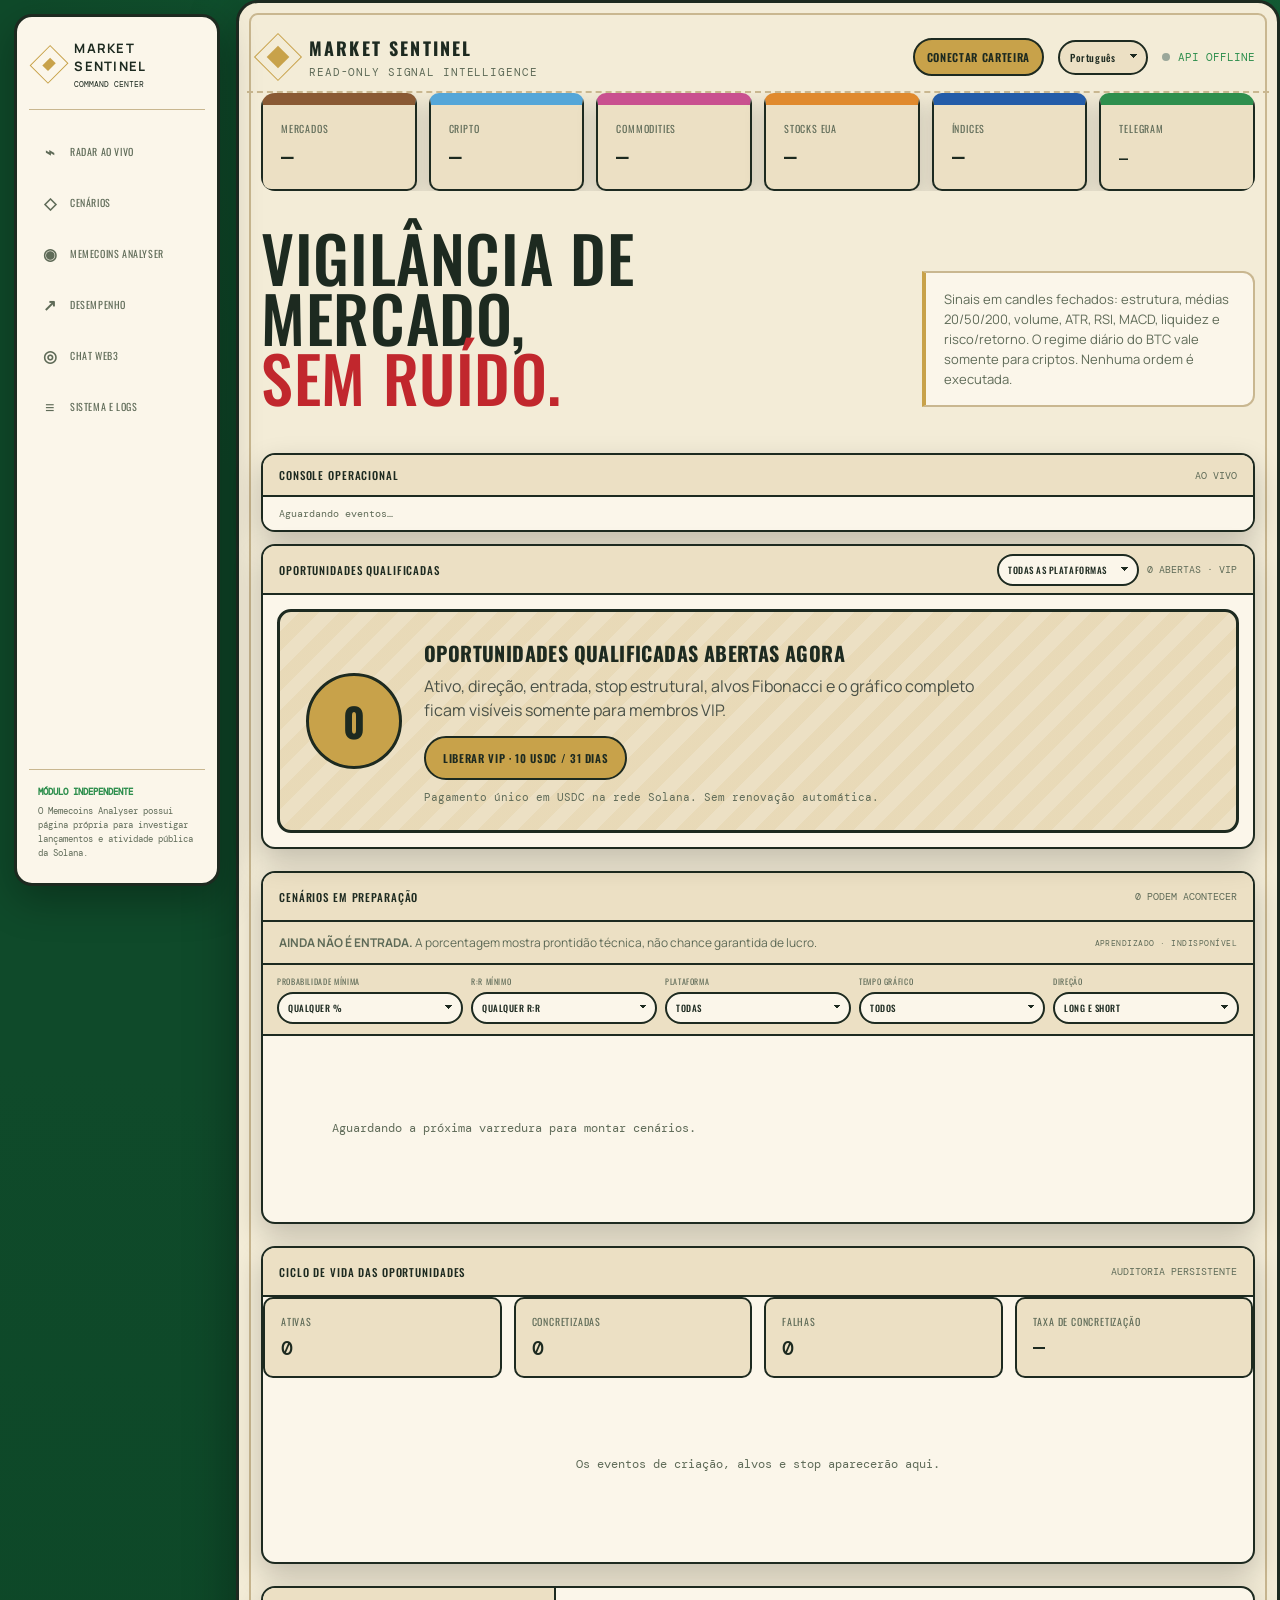
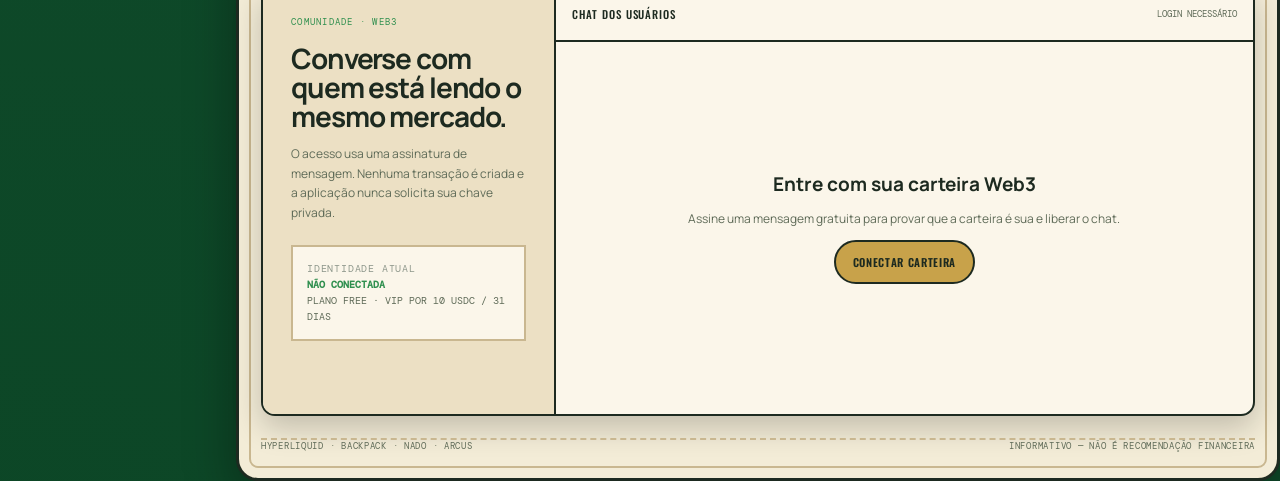
==== commit 4be9a026: "feat: VIP via USDC na Solana, stop estrutural, chat VIP e saída da Supabase" ====
--- a/src/market_sentinel/static/index.html
+++ b/src/market_sentinel/static/index.html
@@ -220,7 +220,10 @@
 .chat-head{border-bottom:2px solid var(--b-ink) !important}
 .chat-gate h3{color:var(--b-ink) !important}.chat-gate p{color:var(--b-soft) !important}
 .chat-message{background:var(--b-paper2) !important;border:2px solid var(--b-line) !important;color:var(--b-ink) !important}
-.chat-message.mine{background:var(--b-gold2) !important;border-color:var(--b-gold) !important}
+.chat-message.mine{background:var(--b-paper2) !important;border-color:var(--b-line) !important}
+.chat-message.vip{background:linear-gradient(135deg,var(--b-gold2),#f3d98c) !important;border:2px solid var(--b-gold) !important;box-shadow:0 0 0 2px #c8a24a33,0 6px 16px #c8a24a40}
+.chat-message.vip .chat-meta{color:#6b4e12 !important;font-weight:700}
+.chat-vip{display:inline-block;margin-right:6px;padding:1px 7px;border-radius:999px;background:var(--b-ink);color:var(--b-gold2);font:700 9px Oswald,sans-serif;letter-spacing:.1em;vertical-align:1px}
 .chat-meta{color:var(--b-soft) !important}.chat-body{color:var(--b-ink) !important}
 .chat-compose{border-top:2px solid var(--b-ink) !important}
 .chat-compose input{background:var(--b-card) !important;border:2px solid var(--b-ink) !important;color:var(--b-ink) !important}
@@ -247,6 +250,30 @@
 .signal-number{background:var(--b-paper2) !important}.signal-number b{color:var(--b-ink) !important}
 .confirmation{background:var(--b-paper2) !important;border-color:var(--b-line) !important;color:var(--b-ink) !important}
 #signalChart{background:var(--b-card) !important;border-color:var(--b-line) !important}
+/* VIP */
+.vip-lock,.vip-ghosts{grid-column:1/-1}.vip-lock{position:relative;display:grid;grid-template-columns:auto 1fr;gap:22px;align-items:center;padding:26px;border:3px solid var(--b-ink);border-radius:14px;background:var(--b-paper2);overflow:hidden}
+.vip-lock:before{content:"";position:absolute;inset:0;background:repeating-linear-gradient(135deg,transparent 0 14px,rgba(200,162,74,.10) 14px 28px);pointer-events:none}
+.vip-count{position:relative;min-width:96px;height:96px;display:grid;place-items:center;border:3px solid var(--b-ink);border-radius:50%;background:var(--b-gold);font:700 40px Oswald,sans-serif;color:var(--b-ink)}
+.vip-copy{position:relative}.vip-copy h3{margin:0 0 6px;font:700 20px Oswald,sans-serif;letter-spacing:.02em;color:var(--b-ink);text-transform:uppercase}
+.vip-copy p{margin:0 0 14px;color:#4a5147;line-height:1.5;max-width:560px}.vip-copy small{display:block;margin-top:10px;color:var(--b-soft);font:11px DM Mono}
+.vip-ghosts{display:grid;gap:10px;margin-top:14px}.vip-ghost{height:58px;border:2px dashed var(--b-line);border-radius:12px;background:linear-gradient(90deg,var(--b-card),var(--b-paper2),var(--b-card));filter:blur(.4px);opacity:.8}
+.vip-badge{display:inline-block;margin-left:8px;padding:2px 8px;border-radius:999px;background:var(--b-gold);color:var(--b-ink);font:700 10px Oswald,sans-serif;letter-spacing:.08em;vertical-align:middle}
+.event.locked .event-symbol{letter-spacing:.12em}.event.locked .event-price:before{content:"•••"}
+.vip-modal{position:fixed;inset:0;z-index:20;display:none;align-items:center;justify-content:center;padding:16px;background:#050705cc;backdrop-filter:blur(6px)}.vip-modal.open{display:flex}
+.vip-shell{width:min(560px,100%);max-height:calc(100vh - 32px);overflow:auto;background:var(--b-paper);border:3px solid var(--b-ink);border-radius:16px;color:var(--b-ink);box-shadow:0 30px 80px #0008}
+.vip-head{display:flex;justify-content:space-between;align-items:flex-start;gap:12px;padding:20px 22px;border-bottom:2px solid var(--b-ink)}
+.vip-head h2{margin:0;font:700 22px Oswald,sans-serif;text-transform:uppercase}.vip-head span{display:block;margin-top:4px;color:var(--b-soft);font:11px DM Mono}
+.vip-body{padding:20px 22px;display:grid;gap:16px}.vip-body p{margin:0;line-height:1.5;color:#4a5147}
+.vip-perks{margin:0;padding:0;list-style:none;display:grid;gap:6px}.vip-perks li{padding-left:22px;position:relative;color:var(--b-ink)}.vip-perks li:before{content:"◆";position:absolute;left:0;color:var(--b-pos)}
+.vip-price{display:flex;align-items:baseline;gap:8px;font:700 34px Oswald,sans-serif}.vip-price small{font:12px DM Mono;color:var(--b-soft)}
+.vip-pay{display:grid;grid-template-columns:168px 1fr;gap:16px;align-items:start}.vip-qr{width:168px;height:168px;background:#fff;border:2px solid var(--b-ink);border-radius:10px;display:grid;place-items:center;overflow:hidden}.vip-qr img,.vip-qr svg{width:100%;height:100%}
+.vip-field{display:grid;gap:4px}.vip-field span{font:10px DM Mono;letter-spacing:.08em;color:var(--b-soft);text-transform:uppercase}
+.vip-field code{display:block;padding:8px 10px;background:var(--b-card);border:2px solid var(--b-line);border-radius:8px;font:12px DM Mono;word-break:break-all;cursor:copy}
+.vip-actions{display:flex;flex-wrap:wrap;gap:10px}.vip-actions a{text-decoration:none}
+.vip-manual{display:flex;gap:8px}.vip-manual input{flex:1;min-width:0;padding:10px 12px;border:2px solid var(--b-ink);border-radius:999px;background:var(--b-card);color:var(--b-ink);font:12px DM Mono}
+.vip-status{padding:10px 12px;border-left:4px solid var(--b-gold);background:var(--b-paper2);font:12px DM Mono;color:var(--b-ink)}.vip-status.ok{border-left-color:var(--b-pos);color:var(--b-pos)}.vip-status.bad{border-left-color:var(--b-neg);color:var(--b-neg)}
+.vip-note{font:11px DM Mono;color:var(--b-soft);line-height:1.5}
+@media(max-width:560px){.vip-lock{grid-template-columns:1fr;text-align:left}.vip-count{min-width:0;width:72px;height:72px;font-size:30px;justify-self:start}.vip-pay{grid-template-columns:1fr}.vip-qr{margin:auto}}
 </style>
 </head>
 <body>
@@ -259,9 +286,9 @@
   <section class="panel lifecycle"><div class="panel-head"><span class="panel-title">Ciclo de vida das oportunidades</span><span class="count">AUDITORIA PERSISTENTE</span></div><div class="life-summary"><div class="life-stat"><div class="label">Ativas</div><div class="life-number" id="activeSignals">0</div></div><div class="life-stat"><div class="label">Concretizadas</div><div class="life-number" id="wins">0</div></div><div class="life-stat"><div class="label">Falhas</div><div class="life-number" id="losses">0</div></div><div class="life-stat"><div class="label">Taxa de concretização</div><div class="life-number" id="winRate">—</div></div></div><div id="timeline" class="timeline"><div class="empty">Os eventos de criação, alvos e stop aparecerão aqui.</div></div></section>
   <section id="community" class="panel community"><aside class="community-aside"><div class="community-kicker">COMUNIDADE · WEB3</div><h2>Converse com quem está lendo o mesmo mercado.</h2><p>O acesso usa uma assinatura de mensagem. Nenhuma transação é criada e a aplicação nunca solicita sua chave privada.</p><div class="wallet-card"><span class="label">IDENTIDADE ATUAL</span><strong id="walletIdentity">NÃO CONECTADA</strong><span id="walletPlan">PLANO FREE · PAGAMENTOS EM BREVE</span></div></aside><div class="chat-room"><div class="chat-head"><span class="panel-title">Chat dos usuários</span><span id="chatStatus" class="chat-status">LOGIN NECESSÁRIO</span></div><div id="chatGate" class="chat-gate"><h3>Entre com sua carteira Web3</h3><p>Assine uma mensagem gratuita para provar que a carteira é sua e liberar o chat.</p><button id="chatConnect" class="primary">Conectar carteira</button></div><div id="chatMessages" class="chat-messages social-hidden"></div><form id="chatCompose" class="chat-compose social-hidden"><input id="chatInput" maxlength="500" autocomplete="off" placeholder="Compartilhe uma leitura do mercado…" aria-label="Mensagem"><button type="submit" class="primary">Enviar</button></form></div></section>
   <footer class="footer"><span>Hyperliquid · Backpack · Nado · Arcus</span><span>Informativo — não é recomendação financeira</span></footer>
-</main><div id="chartModal" class="chart-modal" role="dialog" aria-modal="true"><div class="chart-shell"><div class="chart-head"><div><div id="chartName" class="chart-name">ANÁLISE DA OPORTUNIDADE</div><div id="chartMeta" class="sub"></div></div><button class="chart-close" onclick="closeChart()">×</button></div><div class="chart-layout"><div class="chart-area"><svg id="signalChart" viewBox="0 0 1000 520" aria-label="Gráfico técnico da oportunidade"></svg><div class="chart-legend"><span><i class="legend-dot" style="background:#c8f36b"></i>Entrada</span><span><i class="legend-dot" style="background:#ff705d"></i>Stop</span><span><i class="legend-dot" style="background:#58a6ff"></i>Alvos</span><span><i class="legend-dot" style="background:#f7c65b"></i>SMA 20</span><span><i class="legend-dot" style="background:#b78cff"></i>SMA 50</span><span><i class="legend-dot" style="background:#778079"></i>SMA 200</span></div></div><aside class="brief"><div id="confirmation" class="confirmation">CARREGANDO ANÁLISE…</div><div id="signalNumbers" class="signal-numbers"></div><h3>Composição da nota</h3><div id="scoreBreakdown" class="score-bars"></div><h3>O que esperar para aceitar</h3><ul id="acceptance"></ul><h3>O que pode dar errado</h3><ul id="chartRisks" class="risks"></ul><h3>Por que o agente abriu</h3><ul id="chartReasons"></ul></aside></div></div></div><div id="toast" class="toast"></div>
+</main><div id="chartModal" class="chart-modal" role="dialog" aria-modal="true"><div class="chart-shell"><div class="chart-head"><div><div id="chartName" class="chart-name">ANÁLISE DA OPORTUNIDADE</div><div id="chartMeta" class="sub"></div></div><button class="chart-close" onclick="closeChart()">×</button></div><div class="chart-layout"><div class="chart-area"><svg id="signalChart" viewBox="0 0 1000 520" aria-label="Gráfico técnico da oportunidade"></svg><div class="chart-legend"><span><i class="legend-dot" style="background:#c8f36b"></i>Entrada</span><span><i class="legend-dot" style="background:#ff705d"></i>Stop</span><span><i class="legend-dot" style="background:#58a6ff"></i>Alvos</span><span><i class="legend-dot" style="background:#f7c65b"></i>SMA 20</span><span><i class="legend-dot" style="background:#b78cff"></i>SMA 50</span><span><i class="legend-dot" style="background:#778079"></i>SMA 200</span></div></div><aside class="brief"><div id="confirmation" class="confirmation">CARREGANDO ANÁLISE…</div><div id="signalNumbers" class="signal-numbers"></div><h3>Composição da nota</h3><div id="scoreBreakdown" class="score-bars"></div><h3>O que esperar para aceitar</h3><ul id="acceptance"></ul><h3>O que pode dar errado</h3><ul id="chartRisks" class="risks"></ul><h3>Por que o agente abriu</h3><ul id="chartReasons"></ul></aside></div></div></div><div id="vipModal" class="vip-modal" role="dialog" aria-modal="true" aria-labelledby="vipTitle"><div class="vip-shell"><div class="vip-head"><div><h2 id="vipTitle">Acesso VIP</h2><span>OPORTUNIDADES QUALIFICADAS · PAGAMENTO EM USDC NA SOLANA</span></div><button class="chart-close" onclick="closeVip()" aria-label="Fechar">×</button></div><div id="vipBody" class="vip-body"></div></div></div><div id="toast" class="toast"></div>
 <script>
-const $=s=>document.querySelector(s); let busy=false,allOps=[],allCandidates=[],currentLanguage='pt',lifecycleVersion=0,opsSignature='',candidateSignature='',lifecycleSignature='',logsSignature='',liveResolved=loadLiveResolved(),lastLifecycle=null,currentUser=null,lastChatId=0,chatTimer=null;
+const $=s=>document.querySelector(s); let busy=false,allOps=[],allCandidates=[],currentLanguage='pt',lifecycleVersion=0,opsSignature='',candidateSignature='',lifecycleSignature='',logsSignature='',liveResolved=loadLiveResolved(),lastLifecycle=null,currentUser=null,lastChatId=0,chatTimer=null,opsLocked=true,openCount=0,vipConfig=null,vipIntent=null,vipPoll=null,vipPollUntil=0;
 function loadLiveResolved(){try{return JSON.parse(localStorage.getItem('market-sentinel-live-resolved')||'{}')}catch{return {}}}
 function saveLiveResolved(){const cutoff=Date.now()-86400000;Object.keys(liveResolved).forEach(id=>{if(Number(liveResolved[id].at)<cutoff)delete liveResolved[id]});localStorage.setItem('market-sentinel-live-resolved',JSON.stringify(liveResolved))}
 function escapeHTML(value){return String(value??'').replace(/[&<>"]/g,c=>({'&':'&amp;','<':'&lt;','>':'&gt;','"':'&quot;'}[c]))}
@@ -284,11 +311,11 @@
 function toast(msg,bad=false){const t=$('#toast');t.textContent=msg;t.className='toast show'+(bad?' bad':'');setTimeout(()=>t.className='toast',2600)}
 async function api(path,opt={}){const r=await fetch(path,{...opt,cache:'no-store',headers:{...(opt.headers||{}),'Cache-Control':'no-cache'}});if(!r.ok){let m=await r.text();try{m=JSON.parse(m).detail}catch{}throw Error(m)}const data=await r.json();if(path==='/api/live-prices')ingestLiveMeta(data);return data}
 function shortWallet(address){return address?`${address.slice(0,6)}…${address.slice(-4)}`:'NÃO CONECTADA'}
-function renderWallet(){const connected=Boolean(currentUser),button=$('#walletButton');button.textContent=connected?shortWallet(currentUser.wallet_address):'Conectar carteira';button.classList.toggle('connected',connected);$('#walletIdentity').textContent=connected?currentUser.wallet_address:'NÃO CONECTADA';$('#walletPlan').textContent=connected?`PLANO ${(currentUser.plan||'free').toUpperCase()} · ${(currentUser.subscription_status||'inactive').toUpperCase()}`:'PLANO FREE · PAGAMENTOS EM BREVE';$('#chatGate').classList.toggle('social-hidden',connected);$('#chatMessages').classList.toggle('social-hidden',!connected);$('#chatCompose').classList.toggle('social-hidden',!connected);$('#chatStatus').textContent=connected?'CONECTADO · ATUALIZAÇÃO AO VIVO':'LOGIN NECESSÁRIO';if(connected)startChat();else stopChat()}
+function renderWallet(){const connected=Boolean(currentUser),button=$('#walletButton');button.textContent=connected?shortWallet(currentUser.wallet_address):'Conectar carteira';button.classList.toggle('connected',connected);$('#walletIdentity').textContent=connected?currentUser.wallet_address:'NÃO CONECTADA';$('#walletPlan').textContent=connected?(currentUser.vip?`VIP ATIVO${currentUser.current_period_end?' ATÉ '+new Date(currentUser.current_period_end*1000).toLocaleDateString('pt-BR'):''}`:'PLANO FREE · VIP POR 10 USDC / 31 DIAS'):'PLANO FREE · VIP POR 10 USDC / 31 DIAS';if(connected&&currentUser.vip)button.insertAdjacentHTML('beforeend','<span class="vip-badge">VIP</span>');$('#chatGate').classList.toggle('social-hidden',connected);$('#chatMessages').classList.toggle('social-hidden',!connected);$('#chatCompose').classList.toggle('social-hidden',!connected);$('#chatStatus').textContent=connected?'CONECTADO · ATUALIZAÇÃO AO VIVO':'LOGIN NECESSÁRIO';if(connected)startChat();else stopChat()}
 async function connectWallet(){if(!window.ethereum){toast('Instale uma carteira compatível com Ethereum, como MetaMask ou Rabby.',true);return}try{const accounts=await window.ethereum.request({method:'eth_requestAccounts'}),address=accounts[0];if(!address)throw Error('Nenhuma carteira selecionada');const challenge=await api('/api/auth/nonce',{method:'POST',headers:{'Content-Type':'application/json'},body:JSON.stringify({address})});const signature=await window.ethereum.request({method:'personal_sign',params:[challenge.message,address]});const verified=await api('/api/auth/verify',{method:'POST',headers:{'Content-Type':'application/json'},body:JSON.stringify({address,nonce:challenge.nonce,signature})});currentUser=verified.user;lastChatId=0;$('#chatMessages').innerHTML='';renderWallet();toast('Carteira conectada com segurança')}catch(e){toast(e.message||'Não foi possível conectar a carteira',true)}}
 async function logoutWallet(){try{await api('/api/auth/logout',{method:'POST'})}catch{}currentUser=null;lastChatId=0;$('#chatMessages').innerHTML='';renderWallet();toast('Sessão encerrada')}
 async function loadWallet(){try{const state=await api('/api/auth/me');currentUser=state.authenticated?state.user:null;renderWallet()}catch{currentUser=null;renderWallet()}}
-function chatMessageHTML(message){const dt=new Date(Number(message.created_at)*1000);return `<article class="chat-message ${message.mine?'mine':''}"><div class="chat-meta">${escapeHTML(shortWallet(message.wallet_address))} · ${dt.toLocaleTimeString('pt-BR',{hour:'2-digit',minute:'2-digit'})}</div><div class="chat-body">${escapeHTML(message.body)}</div></article>`}
+function chatMessageHTML(message){const dt=new Date(Number(message.created_at)*1000);return `<article class="chat-message${message.mine?' mine':''}${message.vip?' vip':''}"><div class="chat-meta">${message.vip?'<span class="chat-vip">VIP</span>':''}${escapeHTML(shortWallet(message.wallet_address))} · ${dt.toLocaleTimeString('pt-BR',{hour:'2-digit',minute:'2-digit'})}</div><div class="chat-body">${escapeHTML(message.body)}</div></article>`}
 async function loadChat(){if(!currentUser)return;try{const data=await api(`/api/chat/messages?after_id=${lastChatId}&limit=100`),box=$('#chatMessages'),atBottom=box.scrollHeight-box.scrollTop-box.clientHeight<60;if(data.messages.length){box.insertAdjacentHTML('beforeend',data.messages.map(chatMessageHTML).join(''));lastChatId=Math.max(lastChatId,...data.messages.map(x=>Number(x.id)));if(atBottom)box.scrollTop=box.scrollHeight}}catch(e){$('#chatStatus').textContent='CHAT INDISPONÍVEL';stopChat()}}
 function startChat(){stopChat();loadChat();chatTimer=setInterval(loadChat,4000)}function stopChat(){if(chatTimer)clearInterval(chatTimer);chatTimer=null}
 $('#walletButton').onclick=()=>currentUser?logoutWallet():connectWallet();$('#chatConnect').onclick=connectWallet;$('#chatCompose').addEventListener('submit',async e=>{e.preventDefault();const input=$('#chatInput'),body=input.value.trim();if(!body)return;input.disabled=true;try{const message=await api('/api/chat/messages',{method:'POST',headers:{'Content-Type':'application/json'},body:JSON.stringify({body})});input.value='';const box=$('#chatMessages');box.insertAdjacentHTML('beforeend',chatMessageHTML(message));lastChatId=Math.max(lastChatId,Number(message.id));box.scrollTop=box.scrollHeight}catch(err){toast(err.message,true)}finally{input.disabled=false;input.focus()}});if(window.ethereum)window.ethereum.on?.('accountsChanged',async()=>{if(currentUser){await logoutWallet();toast('Carteira alterada. Conecte novamente para assinar com a nova conta.')}});
@@ -297,7 +324,8 @@
 function filtered(rows,id){const venue=$(id).value;return venue==='all'?rows:rows.filter(x=>x.venue===venue)}
 async function loadIndexCount(){try{const s=await api('/api/status');$('#indices').textContent=fmt(s.classes.tokenized_index)}catch{}}
 function signalTargets(s){return [1,2,3,4,5].map(n=>[n,s[`target${n}`]]).filter(([,v])=>v!=null)}
-function render(rows=filtered(allOps,'#opVenue').filter(o=>!liveResolved[o.id])){const activeIds=new Set(allOps.map(o=>String(o.id)));let cleaned=false;Object.keys(liveResolved).forEach(id=>{if(!activeIds.has(id)){delete liveResolved[id];cleaned=true}});if(cleaned)saveLiveResolved();$('#opcount').textContent=`${rows.length} SINAIS`;const box=$('#cards');if(!rows.length){box.innerHTML='<div class="empty">Nenhuma oportunidade passou pelos filtros agora.<br>O radar continua acompanhando o mercado.</div>';return}box.innerHTML=rows.map(o=>{const thesis=(o.reasons||[])[0]||`Setup ${o.setup} confirmado em candle fechado.`,target=signalTargets(o)[0]?.[1],learning=Number(o.learning_adjustment||0);return `<article class="op" data-id="${o.id}" title="Abrir gráfico e análise completa"><div class="op-main"><div class="op-top"><div class="op-identity"><span class="venue-tag">${escapeHTML(o.venue)}</span><span class="ticker">${escapeHTML(o.symbol)}</span><span class="time-tag">${escapeHTML(o.timeframe)}</span><span class="direction-chip ${o.direction.toLowerCase()}">${escapeHTML(o.direction)}</span>${learning?`<span class="learning-chip">histórico ${learning>0?'+':''}${learning}</span>`:''}</div><div class="op-score">${Number(o.score)}<small>/100</small></div></div><p class="op-thesis">${escapeHTML(thesis)}</p><div class="op-price-row"><div><span class="op-price-label">Preço agora</span><div class="live-price" data-price-key="${o.venue}:${o.symbol}"><i class="price-dot"></i>—</div></div><span class="rr">R:R ${Number(o.risk_reward).toFixed(2)}</span></div></div><div class="op-levels"><div class="op-level"><span>Entrada</span><b>${Number(o.entry).toPrecision(7)}</b></div><div class="op-level stop"><span>Invalidação</span><b>${Number(o.stop).toPrecision(7)}</b></div><div class="op-level target"><span>Primeiro alvo</span><b>${target==null?'—':Number(target).toPrecision(7)}</b></div></div><div class="op-foot"><span>${escapeHTML(o.setup)}</span><span class="op-open">Abrir leitura completa →</span></div></article>`}).join('');loadPrices()}
+function render(rows=filtered(allOps,'#opVenue').filter(o=>!liveResolved[o.id])){if(opsLocked){renderLocked();return}const activeIds=new Set(allOps.map(o=>String(o.id)));let cleaned=false;Object.keys(liveResolved).forEach(id=>{if(!activeIds.has(id)){delete liveResolved[id];cleaned=true}});if(cleaned)saveLiveResolved();$('#opcount').textContent=`${rows.length} SINAIS`;const box=$('#cards');if(!rows.length){box.innerHTML='<div class="empty">Nenhuma oportunidade passou pelos filtros agora.<br>O radar continua acompanhando o mercado.</div>';return}box.innerHTML=rows.map(o=>{const thesis=(o.reasons||[])[0]||`Setup ${o.setup} confirmado em candle fechado.`,target=signalTargets(o)[0]?.[1],learning=Number(o.learning_adjustment||0);return `<article class="op" data-id="${o.id}" title="Abrir gráfico e análise completa"><div class="op-main"><div class="op-top"><div class="op-identity"><span class="venue-tag">${escapeHTML(o.venue)}</span><span class="ticker">${escapeHTML(o.symbol)}</span><span class="time-tag">${escapeHTML(o.timeframe)}</span><span class="direction-chip ${o.direction.toLowerCase()}">${escapeHTML(o.direction)}</span>${learning?`<span class="learning-chip">histórico ${learning>0?'+':''}${learning}</span>`:''}</div><div class="op-score">${Number(o.score)}<small>/100</small></div></div><p class="op-thesis">${escapeHTML(thesis)}</p><div class="op-price-row"><div><span class="op-price-label">Preço agora</span><div class="live-price" data-price-key="${o.venue}:${o.symbol}"><i class="price-dot"></i>—</div></div><span class="rr">R:R ${Number(o.risk_reward).toFixed(2)}</span></div></div><div class="op-levels"><div class="op-level"><span>Entrada</span><b>${Number(o.entry).toPrecision(7)}</b></div><div class="op-level stop"><span>Invalidação</span><b>${Number(o.stop).toPrecision(7)}</b></div><div class="op-level target"><span>Primeiro alvo</span><b>${target==null?'—':Number(target).toPrecision(7)}</b></div></div><div class="op-foot"><span>${escapeHTML(o.setup)}</span><span class="op-open">Abrir leitura completa →</span></div></article>`}).join('');loadPrices()}
+function renderLocked(){$('#opcount').textContent=`${openCount} ${openCount===1?'ABERTA':'ABERTAS'} · VIP`;const price=vipConfig?.price_usdc??10,days=vipConfig?.days??31;$('#cards').innerHTML=`<div class="vip-lock"><div class="vip-count">${Number(openCount)}</div><div class="vip-copy"><h3>${openCount===1?'Oportunidade qualificada aberta agora':'Oportunidades qualificadas abertas agora'}</h3><p>Ativo, direção, entrada, stop estrutural, alvos Fibonacci e o gráfico completo ficam visíveis somente para membros VIP.</p><button class="primary" onclick="openVip()">Liberar VIP · ${price} USDC / ${days} dias</button><small>Pagamento único em USDC na rede Solana. Sem renovação automática.</small></div></div>${openCount?'<div class="vip-ghosts">'+'<div class="vip-ghost"></div>'.repeat(Math.min(3,openCount))+'</div>':''}`}
 async function loadOps(){try{const rows=await api('/api/opportunities'),sig=JSON.stringify(rows.map(x=>[x.id,x.status,x.score]));if(sig===opsSignature)return;opsSignature=sig;allOps=rows;render()}catch{}}
 function candidateRR(c){if(Number(c.risk_reward)>0)return Number(c.risk_reward);const risk=Math.abs(Number(c.trigger_price)-Number(c.invalidation_price)),reward=Math.abs(Number(c.target)-Number(c.trigger_price));return risk>0?reward/risk:0}
 function candidateFiltered(){const venue=$('#candidateVenue').value,tf=$('#candidateTimeframe').value,dir=$('#candidateDirection').value,minP=Number($('#candidateProbability').value),minRR=Number($('#candidateRR').value);return allCandidates.filter(c=>(venue==='all'||c.venue===venue)&&(tf==='all'||c.timeframe===tf)&&(dir==='all'||c.direction===dir)&&Number(c.readiness)>=minP&&candidateRR(c)>=minRR)}
@@ -308,20 +336,32 @@
 async function loadPrices(){try{const prices=await api('/api/live-prices'),resolutions=prices.__resolutions||[];let changed=false;resolutions.forEach(r=>{if(!liveResolved[r.id]){liveResolved[r.id]={...r,at:Date.now()};changed=true;toast(`${r.symbol} · ${eventLabel(r.status)} confirmado ao vivo`)}});if(changed){saveLiveResolved();render();syncLiveEvents();$('#activeSignals').textContent=Math.max(0,allOps.filter(o=>!liveResolved[o.id]).length)}document.querySelectorAll('[data-price-key]').forEach(el=>{const q=prices[el.dataset.priceKey];if(!q)return;const old=el.dataset.value,change=Number(q.change_pct),cls=change>=0?'up':'down',price=Number(q.price);el.innerHTML=`<i class="price-dot"></i>${price.toPrecision(8)} <span class="price-change ${cls}">${change>=0?'+':''}${change.toFixed(2)}%</span>`;el.dataset.value=q.price;if(old&&old!==String(q.price)){el.classList.remove('flash');void el.offsetWidth;el.classList.add('flash')}if(el.dataset.trigger){const touched=el.dataset.direction==='LONG'?price>=Number(el.dataset.trigger):price<=Number(el.dataset.trigger),state=el.closest('.candidate')?.querySelector('.trigger-state');if(state){state.className='trigger-state'+(touched?' touched':'');state.textContent=touched?`GATILHO TOCADO · AGUARDANDO FECHAMENTO ${el.dataset.timeframe} E DEMAIS FILTROS`:'AGUARDANDO O PREÇO TOCAR O GATILHO'}}})}catch{}}
 async function logs(){try{const rows=await api('/api/logs'),sig=JSON.stringify([rows,liveResolved]);if(sig===logsSignature)return;logsSignature=sig;renderLogs(rows)}catch{}}
 function eventLabel(type){if(type.startsWith('SUCCESS_T'))return 'SUCESSO T'+type.slice(9);if(type.startsWith('TARGET_T'))return 'ALVO '+type.slice(8);return {CREATED:'ABERTA',REACTIVATED:'REATIVADA',FAILED:'STOP'}[type]||type}
-async function lifecycle(){try{const snap=await api('/api/dashboard-snapshot'),version=Number(snap.version||0);if(version<lifecycleVersion)return;const events=snap.events||[],counts=snap.lifecycle?.counts||{},sig=JSON.stringify([version,counts,events.map(e=>e.id)]);if(sig===lifecycleSignature)return;lifecycleVersion=version;lifecycleSignature=sig;const wins=[1,2,3,4,5].reduce((sum,n)=>sum+(counts[`SUCCESS_T${n}`]||0),0),losses=counts.FAILED||0;$('#activeSignals').textContent=counts.ACTIVE||0;$('#wins').textContent=wins;$('#losses').textContent=losses;$('#winRate').textContent=snap.lifecycle?.success_rate==null?'—':`${snap.lifecycle.success_rate}%`;const box=$('#timeline');if(!events.length){box.innerHTML='<div class="empty">Os eventos de criação, alvos e stop aparecerão aqui.</div>';return}box.innerHTML=events.map(e=>{const d=new Date(e.created_at*1000),price=e.price==null?'':Number(e.price).toPrecision(7),label=eventLabel(e.event_type);return `<div class="event ${e.event_type}"><span class="event-time">${d.toLocaleDateString('pt-BR',{day:'2-digit',month:'2-digit'})} ${d.toLocaleTimeString('pt-BR',{hour:'2-digit',minute:'2-digit'})}</span><i class="event-dot"></i><span class="event-symbol">${e.symbol}<span class="status-pill">${label}</span><br>${e.venue} · ${e.timeframe}</span><span class="event-message">${e.message}</span><span class="event-price">${price}</span></div>`}).join('')}catch{}}
-async function refreshDashboard(){try{const d=await api('/api/dashboard-state'),version=Number(d.version||0);if(version<lifecycleVersion)return;lifecycleVersion=version;const s=d.status,age=s.last_scan_at?Math.max(0,Math.floor(Date.now()/1000-s.last_scan_at)):null,fresh=age!=null&&age<Math.max(180,Number(s.interval_seconds||60)*3),active=s.running||s.scanning||s.scheduled,ageLabel=age<60?'ATUALIZADO AGORA':`ATUALIZADO HÁ ${Math.floor(age/60)} MIN`;$('#state').textContent=s.scanning?'VARRENDO AGORA':s.running?(age==null?'INICIANDO MONITOR':fresh?ageLabel:`ATRASADO · ${Math.floor(age/60)} MIN`):s.scheduled?(age==null?'AGUARDANDO 1ª VARREDURA':fresh?ageLabel:`ATRASADO · ${Math.floor(age/60)} MIN`):'EM ESPERA';$('#dot').className='dot '+(active&&fresh?'on':'');$('#markets').textContent=fmt(s.market_count);$('#crypto').textContent=fmt(s.classes.crypto);$('#commodities').textContent=fmt(s.classes.tokenized_commodity);$('#stocks').textContent=fmt(s.classes.us_tokenized_stock);$('#indices').textContent=fmt(s.classes.tokenized_index);$('#telegram').textContent=s.telegram?'CONECTADO':'NÃO CONFIGURADO';$('#telegram').style.color=s.telegram?'var(--lime)':'var(--amber)';const run=s.latest_run;if(run){$('#logHealth').textContent=run.status==='completed'&&!run.errors?`CICLO OK · ${run.markets}`:`PARCIAL · ${run.errors} FALHAS`;$('#logHealth').style.color=run.errors?'var(--amber)':'var(--lime)'}const opSig=JSON.stringify(d.opportunities.map(x=>[x.id,x.status,x.score]));if(opSig!==opsSignature){opsSignature=opSig;allOps=d.opportunities;render()}const candSig=JSON.stringify(d.candidates.map(x=>[x.venue,x.symbol,x.timeframe,x.direction,x.candle_timestamp,x.readiness]));if(candSig!==candidateSignature){candidateSignature=candSig;allCandidates=d.candidates;renderCandidates()}const logSig=JSON.stringify(d.logs);if(logSig!==logsSignature){logsSignature=logSig;renderLogs(d.logs)}const counts=s.lifecycle?.counts||{},events=d.events||[],lifeSig=JSON.stringify([version,counts,events.map(e=>e.id)]);if(lifeSig!==lifecycleSignature){lifecycleSignature=lifeSig;const wins=[1,2,3,4,5].reduce((sum,n)=>sum+(counts[`SUCCESS_T${n}`]||0),0);$('#activeSignals').textContent=counts.ACTIVE||0;$('#wins').textContent=wins;$('#losses').textContent=counts.FAILED||0;$('#winRate').textContent=s.lifecycle?.success_rate==null?'—':`${s.lifecycle.success_rate}%`;const box=$('#timeline');box.innerHTML=events.length?events.map(e=>{const dt=new Date(e.created_at*1000),price=e.price==null?'':Number(e.price).toPrecision(7),label=eventLabel(e.event_type);return `<div class="event ${e.event_type}"><span class="event-time">${dt.toLocaleDateString('pt-BR',{day:'2-digit',month:'2-digit'})} ${dt.toLocaleTimeString('pt-BR',{hour:'2-digit',minute:'2-digit'})}</span><i class="event-dot"></i><span class="event-symbol">${e.symbol}<span class="status-pill">${label}</span><br>${e.venue} · ${e.timeframe}</span><span class="event-message">${e.message}</span><span class="event-price">${price}</span></div>`}).join(''):'<div class="empty">Os eventos de criação, alvos e stop aparecerão aqui.</div>'}}catch{$('#state').textContent='API OFFLINE';$('#dot').className='dot'}}
+async function lifecycle(){try{const snap=await api('/api/dashboard-snapshot'),version=Number(snap.version||0);if(version<lifecycleVersion)return;const events=snap.events||[],counts=snap.lifecycle?.counts||{},sig=JSON.stringify([version,counts,events.map(e=>e.id)]);if(sig===lifecycleSignature)return;lifecycleVersion=version;lifecycleSignature=sig;const wins=[1,2,3,4,5].reduce((sum,n)=>sum+(counts[`SUCCESS_T${n}`]||0),0),losses=counts.FAILED||0;$('#activeSignals').textContent=counts.ACTIVE||0;$('#wins').textContent=wins;$('#losses').textContent=losses;$('#winRate').textContent=snap.lifecycle?.success_rate==null?'—':`${snap.lifecycle.success_rate}%`;const box=$('#timeline');if(!events.length){box.innerHTML='<div class="empty">Os eventos de criação, alvos e stop aparecerão aqui.</div>';return}box.innerHTML=events.map(e=>{const d=new Date(e.created_at*1000),price=e.price==null?'':Number(e.price).toPrecision(7),label=eventLabel(e.event_type);return `<div class="event ${e.event_type}${e.locked?' locked':''}"><span class="event-time">${d.toLocaleDateString('pt-BR',{day:'2-digit',month:'2-digit'})} ${d.toLocaleTimeString('pt-BR',{hour:'2-digit',minute:'2-digit'})}</span><i class="event-dot"></i><span class="event-symbol">${e.symbol}<span class="status-pill">${label}</span><br>${e.venue} · ${e.timeframe}</span><span class="event-message">${e.message}</span><span class="event-price">${price}</span></div>`}).join('')}catch{}}
+async function refreshDashboard(){try{const d=await api('/api/dashboard-state'),version=Number(d.version||0);if(version<lifecycleVersion)return;lifecycleVersion=version;const s=d.status,age=s.last_scan_at?Math.max(0,Math.floor(Date.now()/1000-s.last_scan_at)):null,fresh=age!=null&&age<Math.max(180,Number(s.interval_seconds||60)*3),active=s.running||s.scanning||s.scheduled,ageLabel=age<60?'ATUALIZADO AGORA':`ATUALIZADO HÁ ${Math.floor(age/60)} MIN`;$('#state').textContent=s.scanning?'VARRENDO AGORA':s.running?(age==null?'INICIANDO MONITOR':fresh?ageLabel:`ATRASADO · ${Math.floor(age/60)} MIN`):s.scheduled?(age==null?'AGUARDANDO 1ª VARREDURA':fresh?ageLabel:`ATRASADO · ${Math.floor(age/60)} MIN`):'EM ESPERA';$('#dot').className='dot '+(active&&fresh?'on':'');$('#markets').textContent=fmt(s.market_count);$('#crypto').textContent=fmt(s.classes.crypto);$('#commodities').textContent=fmt(s.classes.tokenized_commodity);$('#stocks').textContent=fmt(s.classes.us_tokenized_stock);$('#indices').textContent=fmt(s.classes.tokenized_index);$('#telegram').textContent=s.telegram?'CONECTADO':'NÃO CONFIGURADO';$('#telegram').style.color=s.telegram?'var(--lime)':'var(--amber)';const run=s.latest_run;if(run){$('#logHealth').textContent=run.status==='completed'&&!run.errors?`CICLO OK · ${run.markets}`:`PARCIAL · ${run.errors} FALHAS`;$('#logHealth').style.color=run.errors?'var(--amber)':'var(--lime)'}const locked=Boolean(d.opportunities_locked),count=Number(d.opportunity_count||0),opSig=JSON.stringify([locked,count,d.opportunities.map(x=>[x.id,x.status,x.score])]);if(opSig!==opsSignature){opsSignature=opSig;opsLocked=locked;openCount=count;allOps=d.opportunities;render()}const candSig=JSON.stringify(d.candidates.map(x=>[x.venue,x.symbol,x.timeframe,x.direction,x.candle_timestamp,x.readiness]));if(candSig!==candidateSignature){candidateSignature=candSig;allCandidates=d.candidates;renderCandidates()}const logSig=JSON.stringify(d.logs);if(logSig!==logsSignature){logsSignature=logSig;renderLogs(d.logs)}const counts=s.lifecycle?.counts||{},events=d.events||[],lifeSig=JSON.stringify([version,counts,events.map(e=>e.id)]);if(lifeSig!==lifecycleSignature){lifecycleSignature=lifeSig;const wins=[1,2,3,4,5].reduce((sum,n)=>sum+(counts[`SUCCESS_T${n}`]||0),0);$('#activeSignals').textContent=counts.ACTIVE||0;$('#wins').textContent=wins;$('#losses').textContent=counts.FAILED||0;$('#winRate').textContent=s.lifecycle?.success_rate==null?'—':`${s.lifecycle.success_rate}%`;const box=$('#timeline');box.innerHTML=events.length?events.map(e=>{const dt=new Date(e.created_at*1000),price=e.price==null?'':Number(e.price).toPrecision(7),label=eventLabel(e.event_type);return `<div class="event ${e.event_type}${e.locked?' locked':''}"><span class="event-time">${dt.toLocaleDateString('pt-BR',{day:'2-digit',month:'2-digit'})} ${dt.toLocaleTimeString('pt-BR',{hour:'2-digit',minute:'2-digit'})}</span><i class="event-dot"></i><span class="event-symbol">${e.symbol}<span class="status-pill">${label}</span><br>${e.venue} · ${e.timeframe}</span><span class="event-message">${e.message}</span><span class="event-price">${price}</span></div>`}).join(''):'<div class="empty">Os eventos de criação, alvos e stop aparecerão aqui.</div>'}}catch{$('#state').textContent='API OFFLINE';$('#dot').className='dot'}}
 async function act(path,msg){if(busy)return;setBusy(true);try{const data=await api(path,{method:'POST'});if(path.endsWith('scan'))render(data);toast(msg)}catch(e){toast(e.message,true)}finally{setBusy(false);await status();await logs()}}
 /* controles de automação removidos — disparo automático via GitHub Actions */
 $('#opVenue').onchange=()=>render();['#candidateVenue','#candidateProbability','#candidateRR','#candidateTimeframe','#candidateDirection'].forEach(id=>$(id).onchange=()=>renderCandidates());
 function setupNavigation(){const grid=$('.grid'),watch=$('.watchlist'),history=$('.lifecycle'),system=$('.grid aside'),hero=$('.hero'),metrics=$('.metrics');if(grid)grid.id='radar';if(watch)watch.id='scenarios';if(history)history.id='history';if(system)system.id='system';if(hero&&metrics)hero.parentNode.insertBefore(metrics,hero);document.body.insertAdjacentHTML('afterbegin','<aside class="desktop-nav" aria-label="Navegação principal"><div class="desktop-brand"><div class="mark"></div><div><h2>MARKET SENTINEL</h2><span>COMMAND CENTER</span></div></div><nav class="desktop-links"><a href="#radar"><b>⌁</b>Radar ao vivo</a><a href="#scenarios"><b>◇</b>Cenários</a><a href="/memecoins-analyser"><b>◉</b>Memecoins Analyser</a><a href="#history"><b>↗</b>Desempenho</a><a href="#community"><b>◎</b>Chat Web3</a><a href="#system"><b>≡</b>Sistema e logs</a></nav><div class="desktop-help"><strong>MÓDULO INDEPENDENTE</strong>O Memecoins Analyser possui página própria para investigar lançamentos e atividade pública da Solana.</div></aside>');document.body.insertAdjacentHTML('beforeend','<nav class="mobile-nav" aria-label="Navegação principal"><a href="#radar"><b>⌁</b>Radar</a><a href="#scenarios"><b>◇</b>Cenários</a><a href="/memecoins-analyser"><b>◉</b>Memecoins</a><a href="#history"><b>↗</b>Histórico</a><a href="#community"><b>◎</b>Chat</a><a href="#system"><b>≡</b>Sistema</a></nav>')}
-['#opVenue','#candidateVenue'].forEach(id=>{const s=$(id);if(s&&!s.querySelector('option[value="arcus"]'))s.insertAdjacentHTML('beforeend','<option value="arcus">Arcus</option>')});setupNavigation();prepareLearningStatus();stabilizeLiveView();initLanguage();loadWallet();refreshDashboard();loadPrices();loadLearning();setInterval(refreshDashboard,8000);setInterval(loadPrices,5000);setInterval(loadLearning,60000);
+async function loadVipConfig(){try{vipConfig=await api('/api/vip/config')}catch{vipConfig={enabled:false,price_usdc:10,days:31}}if(opsLocked)renderLocked()}
+function closeVip(){$('#vipModal').classList.remove('open');stopVipPoll()}
+function stopVipPoll(){if(vipPoll)clearInterval(vipPoll);vipPoll=null}
+function vipStatus(msg,kind=''){const el=$('#vipStatus');if(el){el.textContent=msg;el.className='vip-status '+kind}}
+function copyText(value){navigator.clipboard?.writeText(value).then(()=>toast('Copiado'),()=>{})}
+let vipScripts={};function loadScript(src){return vipScripts[src]||(vipScripts[src]=new Promise((ok,fail)=>{const el=document.createElement('script');el.src=src;el.onload=ok;el.onerror=()=>{delete vipScripts[src];fail(Error('Falha ao carregar '+src))};document.head.appendChild(el)}))}
+async function drawVipQR(url){try{await loadScript('/static/vendor/qrcode-generator.js');const qr=qrcode(0,'M');qr.addData(url);qr.make();$('#vipQr').innerHTML=qr.createSvgTag({cellSize:4,margin:2,scalable:true})}catch{$('#vipQr').textContent='QR indisponível'}}
+async function openVip(){const modal=$('#vipModal'),body=$('#vipBody');modal.classList.add('open');if(!vipConfig)await loadVipConfig();const price=vipConfig.price_usdc,days=vipConfig.days,perks=`<div class="vip-price">${price} USDC<small>/ ${days} DIAS · REDE SOLANA</small></div><ul class="vip-perks"><li>Todas as oportunidades qualificadas abertas, em tempo real</li><li>Entrada, stop estrutural abaixo do suporte e 5 alvos Fibonacci</li><li>Gráfico completo com a leitura do agente</li></ul>`;if(currentUser?.vip){body.innerHTML=`${perks}<div class="vip-status ok">VIP ATIVO ATÉ ${new Date(currentUser.current_period_end*1000).toLocaleString('pt-BR')}. Um novo pagamento soma mais ${days} dias.</div><div class="vip-actions"><button class="primary" onclick="startVipPayment()">Renovar por mais ${days} dias</button></div>`;return}if(!vipConfig.enabled){body.innerHTML=`${perks}<div class="vip-status bad">Pagamentos VIP ainda não foram ativados neste servidor.</div>`;return}if(!currentUser){body.innerHTML=`${perks}<p>Primeiro entre com sua carteira (assinatura gratuita, sem transação). O VIP fica vinculado a essa identidade. O pagamento em USDC pode sair de qualquer carteira Solana.</p><div class="vip-actions"><button class="primary" onclick="connectWallet().then(()=>currentUser&&openVip())">Conectar carteira</button></div>`;return}body.innerHTML=`${perks}<div class="vip-actions"><button class="primary" onclick="startVipPayment()">Gerar pagamento</button></div>`}
+async function startVipPayment(){const body=$('#vipBody');body.innerHTML='<div class="vip-status">GERANDO PEDIDO DE PAGAMENTO…</div>';try{if(!vipIntent||vipIntent.status!=='pending'||vipIntent.expires_at*1000<Date.now()+600000)vipIntent=await api('/api/vip/intent',{method:'POST'});const i=vipIntent;body.innerHTML=`<p>Envie exatamente <b>${i.amount_usdc} USDC</b> na rede <b>Solana</b>. O VIP é liberado automaticamente assim que a transação confirmar (geralmente em segundos).</p><div class="vip-pay"><div id="vipQr" class="vip-qr">…</div><div style="display:grid;gap:10px"><div class="vip-field"><span>Carteira de destino (USDC · Solana)</span><code onclick="copyText('${i.treasury}')" title="Copiar">${i.treasury}</code></div><div class="vip-field"><span>Memo do pedido</span><code onclick="copyText('${i.memo}')" title="Copiar">${i.memo}</code></div></div></div><div class="vip-actions"><button class="primary" onclick="payWithSolanaWallet()">Pagar com Phantom / Solflare</button><a href="${escapeHTML(i.solana_pay_url)}"><button type="button">Abrir no app da carteira</button></a></div><div id="vipStatus" class="vip-status">AGUARDANDO PAGAMENTO…</div><details><summary class="vip-note">Paguei de outra forma — verificar pela assinatura da transação</summary><div class="vip-manual" style="margin-top:8px"><input id="vipSignature" placeholder="Assinatura (hash) da transação" autocomplete="off"><button onclick="verifyVip($('#vipSignature').value.trim())">Verificar</button></div><p class="vip-note">Transferências manuais precisam incluir o memo ${i.memo}. Saques de corretoras sem memo não são reconhecidos automaticamente.</p></details><p class="vip-note">QR e link seguem o padrão Solana Pay (Phantom, Solflare, Backpack). Pedido válido até ${new Date(i.expires_at*1000).toLocaleString('pt-BR')}. Não é recomendação financeira.</p>`;drawVipQR(i.solana_pay_url);stopVipPoll();vipPollUntil=Date.now()+20*60000;vipPoll=setInterval(()=>{if(Date.now()>vipPollUntil){stopVipPoll();vipStatus('Ainda não detectamos o pagamento. Se já pagou, verifique pela assinatura abaixo.');return}verifyVip()},6000)}catch(e){body.innerHTML=`<div class="vip-status bad">${escapeHTML(e.message||'Não foi possível gerar o pagamento')}</div>`}}
+async function verifyVip(signature=''){if(!vipIntent)return;try{const r=await api('/api/vip/verify',{method:'POST',headers:{'Content-Type':'application/json'},body:JSON.stringify({reference:vipIntent.reference,signature:signature||undefined})});if(r.status==='paid'){stopVipPoll();vipIntent=null;currentUser=r.user||currentUser;renderWallet();vipStatus('PAGAMENTO CONFIRMADO · VIP LIBERADO','ok');opsSignature='';lifecycleSignature='';logsSignature='';await refreshDashboard();loadPrices();toast('VIP liberado. Bons trades!');setTimeout(closeVip,1800)}else if(r.status==='expired'){stopVipPoll();vipIntent=null;vipStatus(r.reason,'bad')}else if(signature){vipStatus(r.reason||'Pagamento ainda não confirmado','bad')}}catch(e){if(signature)vipStatus(e.message,'bad')}}
+async function payWithSolanaWallet(){const provider=window.phantom?.solana||window.solflare||window.backpack?.solana||window.solana;if(!provider){if(/Android|iPhone|iPad/i.test(navigator.userAgent)&&vipIntent){location.href=vipIntent.solana_pay_url;return}toast('Nenhuma carteira Solana encontrada. Use o QR code ou instale Phantom/Solflare.',true);return}try{vipStatus('PREPARANDO TRANSAÇÃO…');await loadScript('/static/vendor/solana-web3.iife.min.js');const w=window.solanaWeb3,i=vipIntent;if(!provider.isConnected||!provider.publicKey)await provider.connect();const owner=new w.PublicKey(provider.publicKey.toString()),mint=new w.PublicKey(i.mint),treasury=new w.PublicKey(i.treasury),TOKEN=new w.PublicKey('TokenkegQfeZyiNwAJbNbGKPFXCWuBvf9Ss623VQ5DA'),ATA=new w.PublicKey('ATokenGPvbdGVxr1b2hvZbsiqW5xWH25efTNsLJA8knL'),MEMO=new w.PublicKey('MemoSq4gqABAXKb96qnH8TysNcWxMyWCqXgDLGmfcHr'),ata=o=>w.PublicKey.findProgramAddressSync([o.toBytes(),TOKEN.toBytes(),mint.toBytes()],ATA)[0],source=ata(owner),dest=ata(treasury),amount=BigInt(i.amount_units),data=new Uint8Array(10);data[0]=12;new DataView(data.buffer).setBigUint64(1,amount,true);data[9]=i.decimals;const tx=new w.Transaction();tx.add(new w.TransactionInstruction({programId:ATA,data:w.Buffer?w.Buffer.from([1]):new Uint8Array([1]),keys:[{pubkey:owner,isSigner:true,isWritable:true},{pubkey:dest,isSigner:false,isWritable:true},{pubkey:treasury,isSigner:false,isWritable:false},{pubkey:mint,isSigner:false,isWritable:false},{pubkey:w.SystemProgram.programId,isSigner:false,isWritable:false},{pubkey:TOKEN,isSigner:false,isWritable:false}]}));tx.add(new w.TransactionInstruction({programId:TOKEN,data:w.Buffer?w.Buffer.from(data):data,keys:[{pubkey:source,isSigner:false,isWritable:true},{pubkey:mint,isSigner:false,isWritable:false},{pubkey:dest,isSigner:false,isWritable:true},{pubkey:owner,isSigner:true,isWritable:false},{pubkey:new w.PublicKey(i.reference),isSigner:false,isWritable:false}]}));tx.add(new w.TransactionInstruction({programId:MEMO,data:w.Buffer?w.Buffer.from(new TextEncoder().encode(i.memo)):new TextEncoder().encode(i.memo),keys:[]}));const bh=await api('/api/vip/blockhash');tx.recentBlockhash=bh.blockhash;tx.feePayer=owner;vipStatus('CONFIRME NA SUA CARTEIRA…');const sent=await provider.signAndSendTransaction(tx),sig=typeof sent==='string'?sent:sent.signature;vipStatus('TRANSAÇÃO ENVIADA · AGUARDANDO CONFIRMAÇÃO…');for(let n=0;n<10;n++){await new Promise(r=>setTimeout(r,3000));await verifyVip(sig);if(!vipIntent)return}}catch(e){vipStatus(e?.message||'Pagamento cancelado','bad')}}
+$('#vipModal').addEventListener('click',e=>{if(e.target.id==='vipModal')closeVip()});
+['#opVenue','#candidateVenue'].forEach(id=>{const s=$(id);if(s&&!s.querySelector('option[value="arcus"]'))s.insertAdjacentHTML('beforeend','<option value="arcus">Arcus</option>')});setupNavigation();prepareLearningStatus();stabilizeLiveView();initLanguage();loadWallet();loadVipConfig();refreshDashboard();loadPrices();loadLearning();setInterval(refreshDashboard,8000);setInterval(loadPrices,5000);setInterval(loadLearning,60000);
 function linePath(values,x,y){let d='';values.forEach((v,i)=>{if(v==null)return;d+=`${d?'L':'M'}${x(i).toFixed(1)},${y(v).toFixed(1)} `});return d}
 function drawChart(data){const svg=$('#signalChart'),cs=data.candles,s=data.signal,W=1000,H=520,L=64,R=90,T=24,plotB=390,volT=420,volB=490;const levels=[s.entry,s.stop,...signalTargets(s).map(([,v])=>v)].filter(v=>v!=null);const prices=cs.flatMap(c=>[c.high,c.low]).concat(levels);const min=Math.min(...prices),max=Math.max(...prices),pad=(max-min)*.08||1,lo=min-pad,hi=max+pad;const x=i=>L+i*(W-L-R)/Math.max(cs.length-1,1),y=v=>T+(hi-v)*(plotB-T)/(hi-lo),maxVol=Math.max(...cs.map(c=>c.volume),1),cw=Math.max(2,(W-L-R)/cs.length*.62);let out='';for(let i=0;i<6;i++){const price=hi-i*(hi-lo)/5,yy=y(price);out+=`<line x1="${L}" y1="${yy}" x2="${W-R}" y2="${yy}" stroke="#202720"/><text x="${W-R+8}" y="${yy+3}" fill="#788078" font-size="10" font-family="DM Mono">${price.toPrecision(7)}</text>`}cs.forEach((c,i)=>{const xx=x(i),up=c.close>=c.open,col=up?'#9dcc5b':'#d95d4f',yo=y(c.open),yc=y(c.close);out+=`<line x1="${xx}" y1="${y(c.high)}" x2="${xx}" y2="${y(c.low)}" stroke="${col}"/><rect x="${xx-cw/2}" y="${Math.min(yo,yc)}" width="${cw}" height="${Math.max(1,Math.abs(yc-yo))}" fill="${col}"/><rect x="${xx-cw/2}" y="${volB-(c.volume/maxVol)*(volB-volT)}" width="${cw}" height="${(c.volume/maxVol)*(volB-volT)}" fill="${col}" opacity=".35"/>`});[[data.ma200,'#778079'],[data.ma50,'#b78cff'],[data.ma20,'#f7c65b']].forEach(([vals,col])=>out+=`<path d="${linePath(vals,x,y)}" fill="none" stroke="${col}" stroke-width="1.5"/>`);[[s.entry,'ENTRADA','#c8f36b'],[s.stop,'STOP','#ff705d'],...signalTargets(s).map(([n,v])=>[v,`ALVO ${n} FIB`,'#58a6ff'])].forEach(([v,label,col])=>{if(v==null)return;const yy=y(v);out+=`<line x1="${L}" y1="${yy}" x2="${W-R}" y2="${yy}" stroke="${col}" stroke-width="1.3" stroke-dasharray="7 5"/><rect x="${L+4}" y="${yy-15}" width="110" height="16" fill="#090c0a"/><text x="${L+8}" y="${yy-4}" fill="${col}" font-size="10" font-family="DM Mono">${label} ${Number(v).toPrecision(6)}</text>`});out+=`<text x="${L}" y="${H-10}" fill="#606860" font-size="10" font-family="DM Mono">VOLUME · candles fechados · ${cs.length} barras</text>`;svg.innerHTML=out}
 async function openChart(id){const modal=$('#chartModal');modal.classList.add('open');$('#confirmation').textContent='CARREGANDO ANÁLISE…';try{const d=await api(`/api/signals/${id}/chart`),s=d.signal;$('#chartName').textContent=`${s.symbol} · ${s.direction} · SCORE ${s.score}`;$('#chartMeta').textContent=`${s.venue.toUpperCase()} · ${s.timeframe} · ${s.setup}`;const conf=$('#confirmation');conf.textContent=`${d.confirmation} · PREÇO ${Number(d.last_price).toPrecision(7)} · VOLUME ${d.volume_ratio.toFixed(2)}x`;conf.className='confirmation '+(d.confirmation.startsWith('CONFIRMADA')?'CONFIRMADA':d.confirmation.startsWith('INVALIDADA')?'INVALIDADA':'');$('#signalNumbers').innerHTML=[['ENTRADA',s.entry],['STOP',s.stop],...signalTargets(s).map(([n,v])=>[`ALVO ${n} FIB`,v]),['R:R',s.risk_reward.toFixed(3)]].map(([k,v])=>`<div class="signal-number"><span class="label">${k}</span><b>${typeof v==='number'?v.toPrecision(7):v}</b></div>`).join('');$('#acceptance').innerHTML=d.acceptance.map(x=>`<li>${x}</li>`).join('');$('#chartRisks').innerHTML=d.risks.map(x=>`<li>${x}</li>`).join('');$('#chartReasons').innerHTML=(s.reasons||[]).map(x=>`<li>${x}</li>`).join('');drawChart(d)}catch(e){toast(e.message,true);closeChart()}}
 drawChart=function(data){const svg=$('#signalChart'),all=data.candles,cs=all.slice(-84),cut=all.length-cs.length,s=data.signal,W=1000,H=520,L=70,R=100,T=28,B=392,VT=420,VB=487,mas=[data.ma20.slice(cut),data.ma50.slice(cut),data.ma200.slice(cut)],levels=[s.entry,s.stop,...signalTargets(s).map(([,v])=>v)].filter(v=>v!=null),prices=cs.flatMap(c=>[c.high,c.low]).concat(levels),pad=(Math.max(...prices)-Math.min(...prices))*.07||1,lo=Math.min(...prices)-pad,hi=Math.max(...prices)+pad,x=i=>L+i*(W-L-R)/Math.max(cs.length-1,1),y=v=>T+(hi-v)*(B-T)/(hi-lo),maxVol=Math.max(...cs.map(c=>c.volume),1),cw=Math.max(3,(W-L-R)/cs.length*.68);let out='<defs><linearGradient id="rw"><stop stop-color="#58a6ff" stop-opacity=".18"/><stop offset="1" stop-color="#58a6ff" stop-opacity=".03"/></linearGradient><linearGradient id="rk"><stop stop-color="#ff705d" stop-opacity=".05"/><stop offset="1" stop-color="#ff705d" stop-opacity=".2"/></linearGradient></defs>';[[s.entry,s.target1,'url(#rw)'],[s.entry,s.stop,'url(#rk)']].forEach(([a,b,f])=>out+=`<rect x="${L}" y="${Math.min(y(a),y(b))}" width="${W-L-R}" height="${Math.abs(y(a)-y(b))}" fill="${f}"/>`);for(let i=0;i<6;i++){const p=hi-i*(hi-lo)/5,yy=y(p);out+=`<line x1="${L}" y1="${yy}" x2="${W-R}" y2="${yy}" stroke="#273028"/><text x="${W-R+9}" y="${yy+4}" fill="#89928a" font-size="10" font-family="DM Mono">${p.toPrecision(7)}</text>`}cs.forEach((c,i)=>{const xx=x(i),col=c.close>=c.open?'#b9e76a':'#ff705d',yo=y(c.open),yc=y(c.close),vh=c.volume/maxVol*(VB-VT);out+=`<line x1="${xx}" y1="${y(c.high)}" x2="${xx}" y2="${y(c.low)}" stroke="${col}"/><rect x="${xx-cw/2}" y="${Math.min(yo,yc)}" width="${cw}" height="${Math.max(2,Math.abs(yc-yo))}" rx="1" fill="${col}"/><rect x="${xx-cw/2}" y="${VB-vh}" width="${cw}" height="${vh}" fill="${col}" opacity=".32"/>`});[[mas[2],'#626b64'],[mas[1],'#b78cff'],[mas[0],'#f7c65b']].forEach(([v,c])=>out+=`<path d="${linePath(v,x,y)}" fill="none" stroke="${c}" stroke-width="1.8"/>`);[[s.entry,'ENTRADA','#c8f36b'],[s.stop,'STOP / INVALIDAÇÃO','#ff705d'],...signalTargets(s).map(([n,v])=>[v,`ALVO ${n} FIB`,'#58a6ff'])].forEach(([v,l,c])=>{if(v==null)return;const yy=y(v);out+=`<line x1="${L}" y1="${yy}" x2="${W-R}" y2="${yy}" stroke="${c}" stroke-width="1.5" stroke-dasharray="8 5"/><rect x="${L+8}" y="${yy-18}" width="170" height="18" fill="#0b0e0c"/><text x="${L+14}" y="${yy-6}" fill="${c}" font-size="10" font-family="DM Mono">${l} ${Number(v).toPrecision(7)}</text>`});[0,Math.floor((cs.length-1)/2),cs.length-1].forEach(i=>out+=`<text x="${x(i)}" y="${H-9}" text-anchor="middle" fill="#687169" font-size="9" font-family="DM Mono">${new Date(cs[i].timestamp*1000).toLocaleDateString('pt-BR',{day:'2-digit',month:'short'})}</text>`);out+=`<circle cx="${x(cs.length-1)}" cy="${y(data.last_price)}" r="4" fill="#fff"/>`;svg.innerHTML=out};
 const renderChart=drawChart;drawChart=function(data){const b=data.signal.score_breakdown||{};$('#scoreBreakdown').innerHTML=Object.entries(b).map(([n,p])=>`<div class="score-row"><span>${n}</span><div class="bar"><i style="width:${Math.min(100,p/20*100)}%"></i></div><b>+${p}</b></div>`).join('')||'<span class="count">Sinal anterior ao novo modelo</span>';renderChart(data)};
 function closeChart(){$('#chartModal').classList.remove('open')}
-$('#cards').addEventListener('click',e=>{const card=e.target.closest('.op');if(card?.dataset.id)openChart(card.dataset.id)});$('#chartModal').addEventListener('click',e=>{if(e.target.id==='chartModal')closeChart()});document.addEventListener('keydown',e=>{if(e.key==='Escape')closeChart()});
+$('#cards').addEventListener('click',e=>{const card=e.target.closest('.op');if(card?.dataset.id)openChart(card.dataset.id)});$('#chartModal').addEventListener('click',e=>{if(e.target.id==='chartModal')closeChart()});document.addEventListener('keydown',e=>{if(e.key==='Escape'){closeChart();closeVip()}});
 </script>
 <script src="/static/i18n-full.js"></script>
 </body></html>
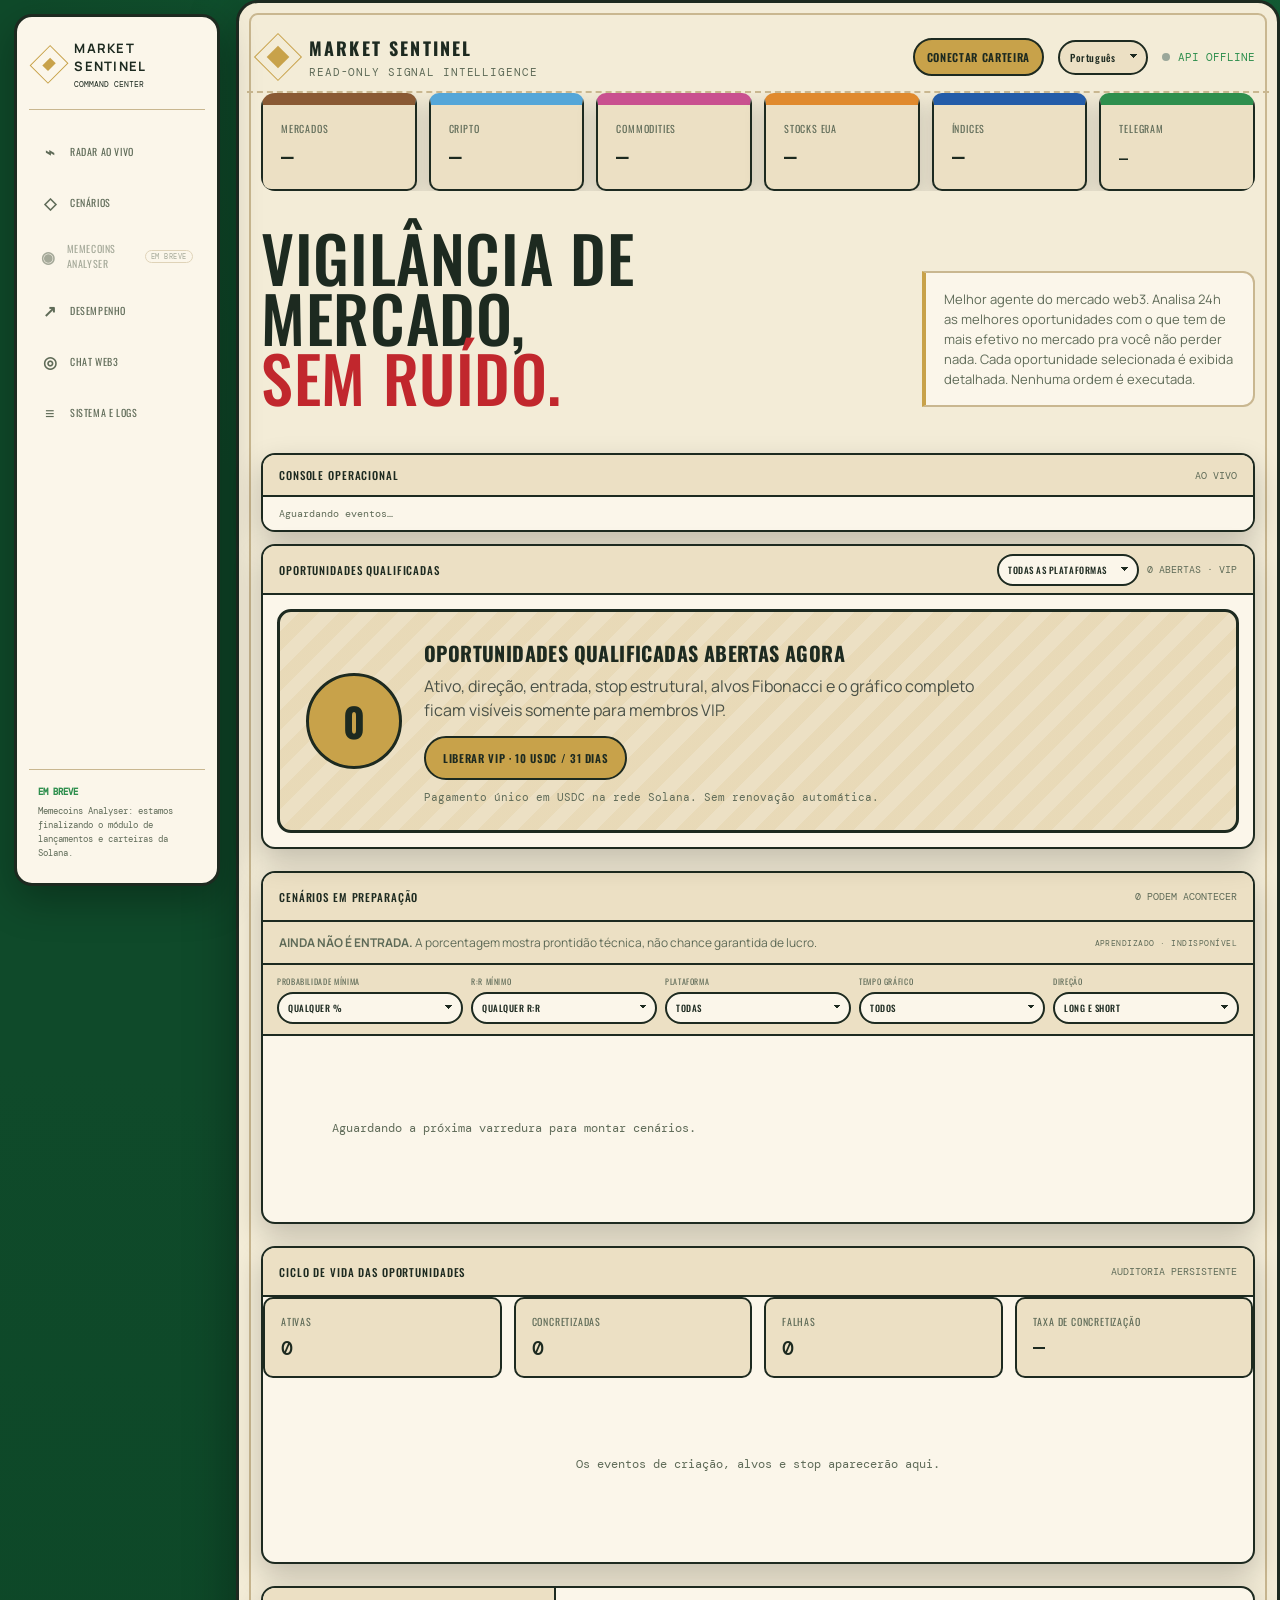
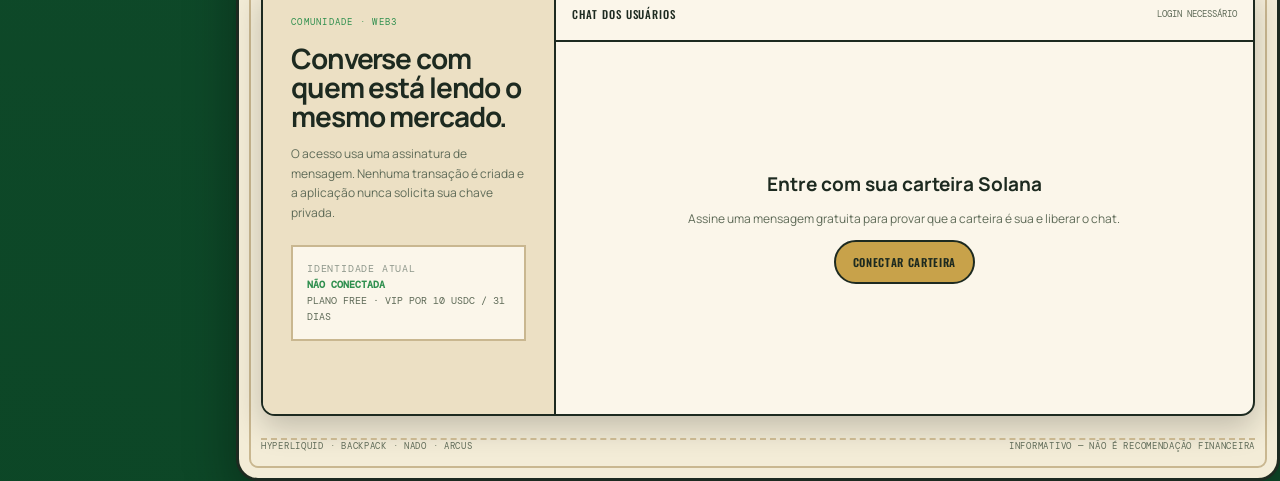
==== commit bf35f155: "feat: login só com carteira Solana, favicon claro, Memecoins em breve, i18n completo e novo texto pr" ====
--- a/src/market_sentinel/static/index.html
+++ b/src/market_sentinel/static/index.html
@@ -4,7 +4,7 @@
   <meta charset="utf-8">
   <meta name="viewport" content="width=device-width,initial-scale=1">
   <title>Market Sentinel</title>
-  <link rel="icon" type="image/svg+xml" href="data:image/svg+xml,%3Csvg xmlns='http://www.w3.org/2000/svg' viewBox='0 0 64 64'%3E%3Crect width='64' height='64' rx='8' fill='%23090c0a'/%3E%3Crect x='13' y='13' width='38' height='38' transform='rotate(45 32 32)' fill='none' stroke='%23c8f36b' stroke-width='3'/%3E%3Crect x='23' y='23' width='18' height='18' transform='rotate(45 32 32)' fill='%23c8f36b'/%3E%3C/svg%3E">
+  <link rel="icon" type="image/svg+xml" href="data:image/svg+xml,%3Csvg xmlns='http://www.w3.org/2000/svg' viewBox='0 0 64 64'%3E%3Crect width='64' height='64' rx='12' fill='%23f3ecd7'/%3E%3Crect x='14' y='14' width='36' height='36' transform='rotate(45 32 32)' fill='none' stroke='%23c8a24a' stroke-width='4'/%3E%3Crect x='24' y='24' width='16' height='16' transform='rotate(45 32 32)' fill='%23c8a24a'/%3E%3Crect x='2' y='2' width='60' height='60' rx='11' fill='none' stroke='%231d2a20' stroke-width='3'/%3E%3C/svg%3E">
   <style>
     @import url('https://fonts.googleapis.com/css2?family=DM+Mono:wght@300;400;500&family=Manrope:wght@400;500;600;700&display=swap');
     :root{--ink:#eef1e7;--muted:#8e978b;--panel:#131714;--line:#2b322c;--lime:#c8f36b;--red:#ff705d;--amber:#f7c65b;--bg:#090c0a}
@@ -274,17 +274,24 @@
 .vip-status{padding:10px 12px;border-left:4px solid var(--b-gold);background:var(--b-paper2);font:12px DM Mono;color:var(--b-ink)}.vip-status.ok{border-left-color:var(--b-pos);color:var(--b-pos)}.vip-status.bad{border-left-color:var(--b-neg);color:var(--b-neg)}
 .vip-note{font:11px DM Mono;color:var(--b-soft);line-height:1.5}
 @media(max-width:560px){.vip-lock{grid-template-columns:1fr;text-align:left}.vip-count{min-width:0;width:72px;height:72px;font-size:30px;justify-self:start}.vip-pay{grid-template-columns:1fr}.vip-qr{margin:auto}}
+/* Itens "em breve" da navegação */
+.desktop-links .nav-soon{display:flex;gap:11px;align-items:center;padding:11px 12px;border-radius:10px;font:10px Oswald,sans-serif;text-transform:uppercase;letter-spacing:.06em;color:var(--b-soft);opacity:.55;cursor:default}
+.desktop-links .nav-soon b{font-size:16px;width:18px;text-align:center}
+.mobile-nav .nav-soon{display:flex;flex-direction:column;align-items:center;justify-content:center;gap:2px;color:var(--b-soft);opacity:.55;font:8px DM Mono;text-transform:uppercase;letter-spacing:.04em;cursor:default}
+.mobile-nav .nav-soon b{font-size:15px;line-height:1}
+.nav-soon small{display:inline-block;margin-left:auto;padding:1px 5px;border:1px solid var(--b-line);border-radius:999px;font:7px DM Mono;letter-spacing:.08em;text-transform:uppercase;color:var(--b-soft);white-space:nowrap}
+.mobile-nav .nav-soon small{margin:0;padding:0 3px;font-size:6px}
 </style>
 </head>
 <body>
 <main class="shell">
   <header class="top"><div class="brand"><div class="mark"></div><div><h1>Market Sentinel</h1><div class="sub">READ-ONLY SIGNAL INTELLIGENCE</div></div></div><div class="top-actions"><button id="walletButton" class="wallet-button">Conectar carteira</button><select id="language" class="language-select" aria-label="Idioma"><option value="pt">Português</option><option value="en">English</option><option value="es">Español</option></select><div class="live"><i id="dot" class="dot"></i><span id="state">OFFLINE</span></div></div></header>
-  <section class="hero"><div><h2 class="headline">VIGILÂNCIA DE MERCADO,<br><em>SEM RUÍDO.</em></h2><!-- controles de automação removidos: o disparo é automático via GitHub Actions --></div><div class="hero-note">Sinais em candles fechados: estrutura, médias 20/50/200, volume, ATR, RSI, MACD, liquidez e risco/retorno. O regime diário do BTC vale somente para criptos. Nenhuma ordem é executada.</div></section>
+  <section class="hero"><div><h2 class="headline">VIGILÂNCIA DE MERCADO,<br><em>SEM RUÍDO.</em></h2><!-- controles de automação removidos: o disparo é automático via GitHub Actions --></div><div class="hero-note">Melhor agente do mercado web3. Analisa 24h as melhores oportunidades com o que tem de mais efetivo no mercado pra você não perder nada. Cada oportunidade selecionada é exibida detalhada. Nenhuma ordem é executada.</div></section>
   <section class="metrics"><div class="metric"><div class="label">Mercados</div><div class="value" id="markets">—</div></div><div class="metric"><div class="label">Cripto</div><div class="value" id="crypto">—</div></div><div class="metric"><div class="label">Commodities</div><div class="value" id="commodities">—</div></div><div class="metric"><div class="label">Stocks EUA</div><div class="value" id="stocks">—</div></div><div class="metric"><div class="label">Índices</div><div class="value" id="indices">—</div></div><div class="metric"><div class="label">Telegram</div><div class="value small" id="telegram">—</div></div></section>
   <section class="grid"><div class="panel"><div class="panel-head"><span class="panel-title">Oportunidades qualificadas</span><div class="filter-wrap"><select id="opVenue" class="venue-filter" aria-label="Filtrar por plataforma"><option value="all">Todas as plataformas</option><option value="hyperliquid">Hyperliquid</option><option value="nado">Nado</option><option value="backpack">Backpack</option></select><span class="count" id="opcount">0 SINAIS</span></div></div><div id="cards" class="cards"><div class="empty">Aguardando a próxima varredura automática.</div></div></div><aside class="panel"><div class="panel-head"><span class="panel-title">Console operacional</span><span class="count" id="logHealth">AO VIVO</span></div><div id="logs" class="logs">Aguardando eventos…</div></aside></section>
   <section class="panel watchlist"><div class="panel-head"><span class="panel-title">Cenários em preparação</span><span class="count" id="candidateCount">0 PODEM ACONTECER</span></div><div class="watch-note"><strong>PODE ACONTECER — NÃO É ENTRADA.</strong> A probabilidade exibida é uma estimativa de prontidão técnica, não chance comprovada de lucro.</div><div class="candidate-filters"><label>Probabilidade mínima<select id="candidateProbability" class="venue-filter"><option value="0">Qualquer %</option><option value="60">60%+</option><option value="70">70%+</option><option value="80">80%+</option></select></label><label>R:R mínimo<select id="candidateRR" class="venue-filter"><option value="0">Qualquer R:R</option><option value="1.5">1,5+</option><option value="2">2,0+</option><option value="3">3,0+</option></select></label><label>Plataforma<select id="candidateVenue" class="venue-filter"><option value="all">Todas</option><option value="hyperliquid">Hyperliquid</option><option value="nado">Nado</option><option value="backpack">Backpack</option></select></label><label>Tempo gráfico<select id="candidateTimeframe" class="venue-filter"><option value="all">Todos</option><option value="1h">1 hora</option><option value="4h">4 horas</option><option value="1d">Diário</option></select></label><label>Direção<select id="candidateDirection" class="venue-filter"><option value="all">Long e short</option><option value="LONG">Long</option><option value="SHORT">Short</option></select></label></div><div id="candidateCards" class="candidate-grid"><div class="empty">Aguardando a próxima varredura para montar cenários.</div></div></section>
   <section class="panel lifecycle"><div class="panel-head"><span class="panel-title">Ciclo de vida das oportunidades</span><span class="count">AUDITORIA PERSISTENTE</span></div><div class="life-summary"><div class="life-stat"><div class="label">Ativas</div><div class="life-number" id="activeSignals">0</div></div><div class="life-stat"><div class="label">Concretizadas</div><div class="life-number" id="wins">0</div></div><div class="life-stat"><div class="label">Falhas</div><div class="life-number" id="losses">0</div></div><div class="life-stat"><div class="label">Taxa de concretização</div><div class="life-number" id="winRate">—</div></div></div><div id="timeline" class="timeline"><div class="empty">Os eventos de criação, alvos e stop aparecerão aqui.</div></div></section>
-  <section id="community" class="panel community"><aside class="community-aside"><div class="community-kicker">COMUNIDADE · WEB3</div><h2>Converse com quem está lendo o mesmo mercado.</h2><p>O acesso usa uma assinatura de mensagem. Nenhuma transação é criada e a aplicação nunca solicita sua chave privada.</p><div class="wallet-card"><span class="label">IDENTIDADE ATUAL</span><strong id="walletIdentity">NÃO CONECTADA</strong><span id="walletPlan">PLANO FREE · PAGAMENTOS EM BREVE</span></div></aside><div class="chat-room"><div class="chat-head"><span class="panel-title">Chat dos usuários</span><span id="chatStatus" class="chat-status">LOGIN NECESSÁRIO</span></div><div id="chatGate" class="chat-gate"><h3>Entre com sua carteira Web3</h3><p>Assine uma mensagem gratuita para provar que a carteira é sua e liberar o chat.</p><button id="chatConnect" class="primary">Conectar carteira</button></div><div id="chatMessages" class="chat-messages social-hidden"></div><form id="chatCompose" class="chat-compose social-hidden"><input id="chatInput" maxlength="500" autocomplete="off" placeholder="Compartilhe uma leitura do mercado…" aria-label="Mensagem"><button type="submit" class="primary">Enviar</button></form></div></section>
+  <section id="community" class="panel community"><aside class="community-aside"><div class="community-kicker">COMUNIDADE · WEB3</div><h2>Converse com quem está lendo o mesmo mercado.</h2><p>O acesso usa uma assinatura de mensagem. Nenhuma transação é criada e a aplicação nunca solicita sua chave privada.</p><div class="wallet-card"><span class="label">IDENTIDADE ATUAL</span><strong id="walletIdentity">NÃO CONECTADA</strong><span id="walletPlan">PLANO FREE · PAGAMENTOS EM BREVE</span></div></aside><div class="chat-room"><div class="chat-head"><span class="panel-title">Chat dos usuários</span><span id="chatStatus" class="chat-status">LOGIN NECESSÁRIO</span></div><div id="chatGate" class="chat-gate"><h3>Entre com sua carteira Solana</h3><p>Assine uma mensagem gratuita para provar que a carteira é sua e liberar o chat.</p><button id="chatConnect" class="primary">Conectar carteira</button></div><div id="chatMessages" class="chat-messages social-hidden"></div><form id="chatCompose" class="chat-compose social-hidden"><input id="chatInput" maxlength="500" autocomplete="off" placeholder="Compartilhe uma leitura do mercado…" aria-label="Mensagem"><button type="submit" class="primary">Enviar</button></form></div></section>
   <footer class="footer"><span>Hyperliquid · Backpack · Nado · Arcus</span><span>Informativo — não é recomendação financeira</span></footer>
 </main><div id="chartModal" class="chart-modal" role="dialog" aria-modal="true"><div class="chart-shell"><div class="chart-head"><div><div id="chartName" class="chart-name">ANÁLISE DA OPORTUNIDADE</div><div id="chartMeta" class="sub"></div></div><button class="chart-close" onclick="closeChart()">×</button></div><div class="chart-layout"><div class="chart-area"><svg id="signalChart" viewBox="0 0 1000 520" aria-label="Gráfico técnico da oportunidade"></svg><div class="chart-legend"><span><i class="legend-dot" style="background:#c8f36b"></i>Entrada</span><span><i class="legend-dot" style="background:#ff705d"></i>Stop</span><span><i class="legend-dot" style="background:#58a6ff"></i>Alvos</span><span><i class="legend-dot" style="background:#f7c65b"></i>SMA 20</span><span><i class="legend-dot" style="background:#b78cff"></i>SMA 50</span><span><i class="legend-dot" style="background:#778079"></i>SMA 200</span></div></div><aside class="brief"><div id="confirmation" class="confirmation">CARREGANDO ANÁLISE…</div><div id="signalNumbers" class="signal-numbers"></div><h3>Composição da nota</h3><div id="scoreBreakdown" class="score-bars"></div><h3>O que esperar para aceitar</h3><ul id="acceptance"></ul><h3>O que pode dar errado</h3><ul id="chartRisks" class="risks"></ul><h3>Por que o agente abriu</h3><ul id="chartReasons"></ul></aside></div></div></div><div id="vipModal" class="vip-modal" role="dialog" aria-modal="true" aria-labelledby="vipTitle"><div class="vip-shell"><div class="vip-head"><div><h2 id="vipTitle">Acesso VIP</h2><span>OPORTUNIDADES QUALIFICADAS · PAGAMENTO EM USDC NA SOLANA</span></div><button class="chart-close" onclick="closeVip()" aria-label="Fechar">×</button></div><div id="vipBody" class="vip-body"></div></div></div><div id="toast" class="toast"></div>
 <script>
@@ -292,8 +299,8 @@
 function loadLiveResolved(){try{return JSON.parse(localStorage.getItem('market-sentinel-live-resolved')||'{}')}catch{return {}}}
 function saveLiveResolved(){const cutoff=Date.now()-86400000;Object.keys(liveResolved).forEach(id=>{if(Number(liveResolved[id].at)<cutoff)delete liveResolved[id]});localStorage.setItem('market-sentinel-live-resolved',JSON.stringify(liveResolved))}
 function escapeHTML(value){return String(value??'').replace(/[&<>"]/g,c=>({'&':'&amp;','<':'&lt;','>':'&gt;','"':'&quot;'}[c]))}
-function renderLogs(rows){const recent=rows.slice().reverse(),scan=recent.find(x=>typeof x!=='string'&&(x.event==='scan.completed'||String(x.message).startsWith('Varredura concluída'))),scanAt=scan?Number(scan.created_at):0,issue=recent.find(x=>typeof x!=='string'&&['WARNING','ERROR','CRITICAL'].includes(x.level)&&Number(x.created_at)>=scanAt),learning=recent.find(x=>typeof x!=='string'&&x.event==='learning.daily'),selected=[];[scan,issue||learning].forEach(x=>{if(x&&!selected.some(y=>y===x))selected.push(x)});if(!selected.length&&recent.length)selected.push(recent[0]);$('#logs').innerHTML=selected.slice(0,2).map(x=>{if(typeof x==='string')return `<div class="log-line"><span>AGORA</span><span class="log-level">INFO</span><span class="log-message">${escapeHTML(x)}</span></div>`;const dt=new Date(Number(x.created_at)*1000),time=dt.toLocaleTimeString('pt-BR',{hour:'2-digit',minute:'2-digit'});return `<div class="log-line ${escapeHTML(x.level)}"><span class="log-time">${time}</span><span class="log-level">${escapeHTML(x.level)}</span><span class="log-message">${escapeHTML(x.message)}</span></div>`}).join('')||'<div class="log-line"><span>—</span><span class="log-message">Aguardando o primeiro ciclo operacional.</span></div>'}
-function liveEventHTML(r){const d=new Date(r.at),label=eventLabel(r.status);return `<div class="event ${r.status}" data-live-id="${r.id}"><span class="event-time">${d.toLocaleDateString('pt-BR',{day:'2-digit',month:'2-digit'})} ${d.toLocaleTimeString('pt-BR',{hour:'2-digit',minute:'2-digit'})}</span><i class="event-dot"></i><span class="event-symbol">${r.symbol}<span class="status-pill">${label}</span><br>PREÇO AO VIVO</span><span class="event-message">Contabilizado em tempo real · persistência central em até 2min30s</span><span class="event-price">${Number(r.price).toPrecision(7)}</span></div>`}
+function renderLogs(rows){const recent=rows.slice().reverse(),scan=recent.find(x=>typeof x!=='string'&&(x.event==='scan.completed'||String(x.message).startsWith('Varredura concluída'))),scanAt=scan?Number(scan.created_at):0,issue=recent.find(x=>typeof x!=='string'&&['WARNING','ERROR','CRITICAL'].includes(x.level)&&Number(x.created_at)>=scanAt),learning=recent.find(x=>typeof x!=='string'&&x.event==='learning.daily'),selected=[];[scan,issue||learning].forEach(x=>{if(x&&!selected.some(y=>y===x))selected.push(x)});if(!selected.length&&recent.length)selected.push(recent[0]);$('#logs').innerHTML=selected.slice(0,2).map(x=>{if(typeof x==='string')return `<div class="log-line"><span>AGORA</span><span class="log-level">INFO</span><span class="log-message">${escapeHTML(x)}</span></div>`;const dt=new Date(Number(x.created_at)*1000),time=dt.toLocaleTimeString(uiLocale(),{hour:'2-digit',minute:'2-digit'});return `<div class="log-line ${escapeHTML(x.level)}"><span class="log-time">${time}</span><span class="log-level">${escapeHTML(x.level)}</span><span class="log-message">${escapeHTML(x.message)}</span></div>`}).join('')||'<div class="log-line"><span>—</span><span class="log-message">Aguardando o primeiro ciclo operacional.</span></div>'}
+function liveEventHTML(r){const d=new Date(r.at),label=eventLabel(r.status);return `<div class="event ${r.status}" data-live-id="${r.id}"><span class="event-time">${d.toLocaleDateString(uiLocale(),{day:'2-digit',month:'2-digit'})} ${d.toLocaleTimeString(uiLocale(),{hour:'2-digit',minute:'2-digit'})}</span><i class="event-dot"></i><span class="event-symbol">${r.symbol}<span class="status-pill">${label}</span><br>PREÇO AO VIVO</span><span class="event-message">Contabilizado em tempo real · persistência central em até 2min30s</span><span class="event-price">${Number(r.price).toPrecision(7)}</span></div>`}
 function syncLiveEvents(){const timeline=$('#timeline');Object.values(liveResolved).forEach(r=>{if(!timeline.querySelector(`[data-live-id="${r.id}"]`))timeline.insertAdjacentHTML('afterbegin',liveEventHTML(r))})}
 function updateLiveStats(){if(!lastLifecycle)return;const counts=lastLifecycle.counts||{},pending=Object.values(liveResolved),pendingWins=pending.filter(r=>r.status.startsWith('SUCCESS_T')).length,pendingLosses=pending.filter(r=>r.status==='FAILED').length,wins=[1,2,3,4,5].reduce((sum,n)=>sum+(counts[`SUCCESS_T${n}`]||0),0)+pendingWins,losses=(counts.FAILED||0)+pendingLosses,resolved=Number(lastLifecycle.resolved||0)+pendingWins+pendingLosses,values={activeSignals:Math.max(0,(counts.ACTIVE||0)-pending.length),wins,losses,winRate:resolved?`${(wins/resolved*100).toFixed(1)}%`:'—'};Object.entries(values).forEach(([id,value])=>{if(String($('#'+id).textContent)!==String(value))$('#'+id).textContent=value})}
 function ingestLiveMeta(data){lastLifecycle=data.__lifecycle||lastLifecycle;const active=new Set((data.__active_ids||[]).map(String));let changed=false;Object.keys(liveResolved).forEach(id=>{if(!active.has(id)){delete liveResolved[id];changed=true}});if(changed)saveLiveResolved();updateLiveStats()}
@@ -304,27 +311,31 @@
 };
 const textSources=new WeakMap();
 function translateValue(source){if(currentLanguage==='pt')return source;const exact=translations[currentLanguage]?.[source];if(exact)return exact;const age=source.match(/^ATUALIZADO HÁ (\d+) MIN$/);if(age)return currentLanguage==='en'?`UPDATED ${age[1]} MIN AGO`:`ACTUALIZADO HACE ${age[1]} MIN`;const late=source.match(/^ATRASADO · (\d+) MIN$/);if(late)return currentLanguage==='en'?`DELAYED · ${late[1]} MIN`:`RETRASADO · ${late[1]} MIN`;return source}
-function translateDOM(root=document.body){const walker=document.createTreeWalker(root,NodeFilter.SHOW_TEXT);let node;while(node=walker.nextNode()){const raw=node.nodeValue.trim();if(!raw)continue;if(!textSources.has(node))textSources.set(node,raw);const source=textSources.get(node),translated=translateValue(source);if(node.nodeValue.trim()!==translated)node.nodeValue=node.nodeValue.replace(raw,translated)}}
+const textShown=new WeakMap();function translateDOM(root=document.body){if(!root)return;const walker=document.createTreeWalker(root,NodeFilter.SHOW_TEXT);let node;while(node=walker.nextNode()){const tag=node.parentNode?.nodeName;if(tag==='SCRIPT'||tag==='STYLE')continue;const raw=node.nodeValue.trim();if(!raw)continue;if(!textSources.has(node)||(raw!==textSources.get(node)&&raw!==textShown.get(node)))textSources.set(node,raw);const source=textSources.get(node),translated=translateValue(source);textShown.set(node,translated);if(raw!==translated)node.nodeValue=node.nodeValue.replace(raw,translated)}}
 function setLanguage(language){currentLanguage=['pt','en','es'].includes(language)?language:'pt';localStorage.setItem('market-sentinel-language',currentLanguage);document.documentElement.lang={pt:'pt-BR',en:'en',es:'es'}[currentLanguage];$('#language').value=currentLanguage;translateDOM()}
 function initLanguage(){setLanguage(localStorage.getItem('market-sentinel-language')||'pt');$('#language').addEventListener('change',event=>setLanguage(event.target.value));new MutationObserver(records=>records.forEach(record=>record.addedNodes.forEach(node=>{if(node.nodeType===Node.TEXT_NODE)translateDOM(node.parentNode);else if(node.nodeType===Node.ELEMENT_NODE)translateDOM(node)}))).observe(document.body,{childList:true,subtree:true})}
+function uiLocale(){return window.uiLocale&&window.uiLocale!==uiLocale?window.uiLocale():({pt:'pt-BR',en:'en-US',es:'es-ES'}[currentLanguage]||'pt-BR')}
 const fmt=n=>Number(n||0).toLocaleString({pt:'pt-BR',en:'en-US',es:'es-ES'}[currentLanguage]);
 function toast(msg,bad=false){const t=$('#toast');t.textContent=msg;t.className='toast show'+(bad?' bad':'');setTimeout(()=>t.className='toast',2600)}
 async function api(path,opt={}){const r=await fetch(path,{...opt,cache:'no-store',headers:{...(opt.headers||{}),'Cache-Control':'no-cache'}});if(!r.ok){let m=await r.text();try{m=JSON.parse(m).detail}catch{}throw Error(m)}const data=await r.json();if(path==='/api/live-prices')ingestLiveMeta(data);return data}
 function shortWallet(address){return address?`${address.slice(0,6)}…${address.slice(-4)}`:'NÃO CONECTADA'}
-function renderWallet(){const connected=Boolean(currentUser),button=$('#walletButton');button.textContent=connected?shortWallet(currentUser.wallet_address):'Conectar carteira';button.classList.toggle('connected',connected);$('#walletIdentity').textContent=connected?currentUser.wallet_address:'NÃO CONECTADA';$('#walletPlan').textContent=connected?(currentUser.vip?`VIP ATIVO${currentUser.current_period_end?' ATÉ '+new Date(currentUser.current_period_end*1000).toLocaleDateString('pt-BR'):''}`:'PLANO FREE · VIP POR 10 USDC / 31 DIAS'):'PLANO FREE · VIP POR 10 USDC / 31 DIAS';if(connected&&currentUser.vip)button.insertAdjacentHTML('beforeend','<span class="vip-badge">VIP</span>');$('#chatGate').classList.toggle('social-hidden',connected);$('#chatMessages').classList.toggle('social-hidden',!connected);$('#chatCompose').classList.toggle('social-hidden',!connected);$('#chatStatus').textContent=connected?'CONECTADO · ATUALIZAÇÃO AO VIVO':'LOGIN NECESSÁRIO';if(connected)startChat();else stopChat()}
-async function connectWallet(){if(!window.ethereum){toast('Instale uma carteira compatível com Ethereum, como MetaMask ou Rabby.',true);return}try{const accounts=await window.ethereum.request({method:'eth_requestAccounts'}),address=accounts[0];if(!address)throw Error('Nenhuma carteira selecionada');const challenge=await api('/api/auth/nonce',{method:'POST',headers:{'Content-Type':'application/json'},body:JSON.stringify({address})});const signature=await window.ethereum.request({method:'personal_sign',params:[challenge.message,address]});const verified=await api('/api/auth/verify',{method:'POST',headers:{'Content-Type':'application/json'},body:JSON.stringify({address,nonce:challenge.nonce,signature})});currentUser=verified.user;lastChatId=0;$('#chatMessages').innerHTML='';renderWallet();toast('Carteira conectada com segurança')}catch(e){toast(e.message||'Não foi possível conectar a carteira',true)}}
+function renderWallet(){const connected=Boolean(currentUser),button=$('#walletButton');button.textContent=connected?shortWallet(currentUser.wallet_address):'Conectar carteira';button.classList.toggle('connected',connected);$('#walletIdentity').textContent=connected?currentUser.wallet_address:'NÃO CONECTADA';$('#walletPlan').textContent=connected?(currentUser.vip?`VIP ATIVO${currentUser.current_period_end?' ATÉ '+new Date(currentUser.current_period_end*1000).toLocaleDateString(uiLocale()):''}`:'PLANO FREE · VIP POR 10 USDC / 31 DIAS'):'PLANO FREE · VIP POR 10 USDC / 31 DIAS';if(connected&&currentUser.vip)button.insertAdjacentHTML('beforeend','<span class="vip-badge">VIP</span>');$('#chatGate').classList.toggle('social-hidden',connected);$('#chatMessages').classList.toggle('social-hidden',!connected);$('#chatCompose').classList.toggle('social-hidden',!connected);$('#chatStatus').textContent=connected?'CONECTADO · ATUALIZAÇÃO AO VIVO':'LOGIN NECESSÁRIO';if(connected)startChat();else stopChat()}
+function solanaProvider(){return window.phantom?.solana||window.solflare||window.backpack?.solana||(window.solana?.isPhantom||window.solana?.signMessage?window.solana:null)}
+function bytesToHex(bytes){return Array.from(bytes,b=>b.toString(16).padStart(2,'0')).join('')}
+async function connectWallet(){const provider=solanaProvider();if(!provider){if(/Android|iPhone|iPad/i.test(navigator.userAgent)){location.href='https://phantom.app/ul/browse/'+encodeURIComponent(location.href)+'?ref='+encodeURIComponent(location.origin);return}toast('Instale uma carteira Solana, como Phantom, Solflare ou Backpack.',true);return}try{const resp=await provider.connect(),address=(resp?.publicKey||provider.publicKey)?.toString();if(!address)throw Error('Nenhuma carteira selecionada');const challenge=await api('/api/auth/nonce',{method:'POST',headers:{'Content-Type':'application/json'},body:JSON.stringify({address})});const signed=await provider.signMessage(new TextEncoder().encode(challenge.message),'utf8'),raw=signed?.signature||signed;const verified=await api('/api/auth/verify',{method:'POST',headers:{'Content-Type':'application/json'},body:JSON.stringify({address,nonce:challenge.nonce,signature:bytesToHex(new Uint8Array(raw))})});currentUser=verified.user;lastChatId=0;$('#chatMessages').innerHTML='';renderWallet();watchSolanaAccount(provider);toast('Carteira conectada com segurança')}catch(e){toast(e.message||'Não foi possível conectar a carteira',true)}}
+let watchedProvider=null;function watchSolanaAccount(provider){if(watchedProvider===provider||!provider?.on)return;watchedProvider=provider;provider.on('accountChanged',async key=>{if(currentUser&&(!key||key.toString()!==currentUser.wallet_address)){await logoutWallet();toast('Carteira alterada. Conecte novamente para assinar com a nova conta.')}})}
 async function logoutWallet(){try{await api('/api/auth/logout',{method:'POST'})}catch{}currentUser=null;lastChatId=0;$('#chatMessages').innerHTML='';renderWallet();toast('Sessão encerrada')}
 async function loadWallet(){try{const state=await api('/api/auth/me');currentUser=state.authenticated?state.user:null;renderWallet()}catch{currentUser=null;renderWallet()}}
-function chatMessageHTML(message){const dt=new Date(Number(message.created_at)*1000);return `<article class="chat-message${message.mine?' mine':''}${message.vip?' vip':''}"><div class="chat-meta">${message.vip?'<span class="chat-vip">VIP</span>':''}${escapeHTML(shortWallet(message.wallet_address))} · ${dt.toLocaleTimeString('pt-BR',{hour:'2-digit',minute:'2-digit'})}</div><div class="chat-body">${escapeHTML(message.body)}</div></article>`}
+function chatMessageHTML(message){const dt=new Date(Number(message.created_at)*1000);return `<article class="chat-message${message.mine?' mine':''}${message.vip?' vip':''}"><div class="chat-meta">${message.vip?'<span class="chat-vip">VIP</span>':''}${escapeHTML(shortWallet(message.wallet_address))} · ${dt.toLocaleTimeString(uiLocale(),{hour:'2-digit',minute:'2-digit'})}</div><div class="chat-body">${escapeHTML(message.body)}</div></article>`}
 async function loadChat(){if(!currentUser)return;try{const data=await api(`/api/chat/messages?after_id=${lastChatId}&limit=100`),box=$('#chatMessages'),atBottom=box.scrollHeight-box.scrollTop-box.clientHeight<60;if(data.messages.length){box.insertAdjacentHTML('beforeend',data.messages.map(chatMessageHTML).join(''));lastChatId=Math.max(lastChatId,...data.messages.map(x=>Number(x.id)));if(atBottom)box.scrollTop=box.scrollHeight}}catch(e){$('#chatStatus').textContent='CHAT INDISPONÍVEL';stopChat()}}
 function startChat(){stopChat();loadChat();chatTimer=setInterval(loadChat,4000)}function stopChat(){if(chatTimer)clearInterval(chatTimer);chatTimer=null}
-$('#walletButton').onclick=()=>currentUser?logoutWallet():connectWallet();$('#chatConnect').onclick=connectWallet;$('#chatCompose').addEventListener('submit',async e=>{e.preventDefault();const input=$('#chatInput'),body=input.value.trim();if(!body)return;input.disabled=true;try{const message=await api('/api/chat/messages',{method:'POST',headers:{'Content-Type':'application/json'},body:JSON.stringify({body})});input.value='';const box=$('#chatMessages');box.insertAdjacentHTML('beforeend',chatMessageHTML(message));lastChatId=Math.max(lastChatId,Number(message.id));box.scrollTop=box.scrollHeight}catch(err){toast(err.message,true)}finally{input.disabled=false;input.focus()}});if(window.ethereum)window.ethereum.on?.('accountsChanged',async()=>{if(currentUser){await logoutWallet();toast('Carteira alterada. Conecte novamente para assinar com a nova conta.')}});
+$('#walletButton').onclick=()=>currentUser?logoutWallet():connectWallet();$('#chatConnect').onclick=connectWallet;$('#chatCompose').addEventListener('submit',async e=>{e.preventDefault();const input=$('#chatInput'),body=input.value.trim();if(!body)return;input.disabled=true;try{const message=await api('/api/chat/messages',{method:'POST',headers:{'Content-Type':'application/json'},body:JSON.stringify({body})});input.value='';const box=$('#chatMessages');box.insertAdjacentHTML('beforeend',chatMessageHTML(message));lastChatId=Math.max(lastChatId,Number(message.id));box.scrollTop=box.scrollHeight}catch(err){toast(err.message,true)}finally{input.disabled=false;input.focus()}});
 function setBusy(v){busy=v;document.querySelectorAll('button').forEach(b=>b.disabled=v)}
 async function status(){try{const s=await api('/api/status'),age=s.last_scan_at?Math.max(0,Math.floor(Date.now()/1000-s.last_scan_at)):null,fresh=age!=null&&age<Math.max(180,Number(s.interval_seconds||60)*3),active=s.running||s.scanning||s.scheduled,ageLabel=age<60?'ATUALIZADO AGORA':`ATUALIZADO HÁ ${Math.floor(age/60)} MIN`;$('#state').textContent=s.scanning?'VARRENDO AGORA':s.running?(age==null?'INICIANDO MONITOR':fresh?ageLabel:`ATRASADO · ${Math.floor(age/60)} MIN`):s.scheduled?(age==null?'AGUARDANDO 1ª VARREDURA':fresh?ageLabel:`ATRASADO · ${Math.floor(age/60)} MIN`):'EM ESPERA';$('#dot').className='dot '+(active&&fresh?'on':'');$('#markets').textContent=fmt(s.market_count);$('#crypto').textContent=fmt(s.classes.crypto);$('#commodities').textContent=fmt(s.classes.tokenized_commodity);$('#stocks').textContent=fmt(s.classes.us_tokenized_stock);$('#telegram').textContent=s.telegram?'CONECTADO':'AINDA NÃO DEFINIDO';$('#telegram').style.color=s.telegram?'var(--lime)':'var(--amber)';/* controles de automação removidos */if(s.last_error)toast(s.last_error,true)}catch{$('#state').textContent='API OFFLINE';$('#dot').className='dot'}}
 function filtered(rows,id){const venue=$(id).value;return venue==='all'?rows:rows.filter(x=>x.venue===venue)}
 async function loadIndexCount(){try{const s=await api('/api/status');$('#indices').textContent=fmt(s.classes.tokenized_index)}catch{}}
 function signalTargets(s){return [1,2,3,4,5].map(n=>[n,s[`target${n}`]]).filter(([,v])=>v!=null)}
-function render(rows=filtered(allOps,'#opVenue').filter(o=>!liveResolved[o.id])){if(opsLocked){renderLocked();return}const activeIds=new Set(allOps.map(o=>String(o.id)));let cleaned=false;Object.keys(liveResolved).forEach(id=>{if(!activeIds.has(id)){delete liveResolved[id];cleaned=true}});if(cleaned)saveLiveResolved();$('#opcount').textContent=`${rows.length} SINAIS`;const box=$('#cards');if(!rows.length){box.innerHTML='<div class="empty">Nenhuma oportunidade passou pelos filtros agora.<br>O radar continua acompanhando o mercado.</div>';return}box.innerHTML=rows.map(o=>{const thesis=(o.reasons||[])[0]||`Setup ${o.setup} confirmado em candle fechado.`,target=signalTargets(o)[0]?.[1],learning=Number(o.learning_adjustment||0);return `<article class="op" data-id="${o.id}" title="Abrir gráfico e análise completa"><div class="op-main"><div class="op-top"><div class="op-identity"><span class="venue-tag">${escapeHTML(o.venue)}</span><span class="ticker">${escapeHTML(o.symbol)}</span><span class="time-tag">${escapeHTML(o.timeframe)}</span><span class="direction-chip ${o.direction.toLowerCase()}">${escapeHTML(o.direction)}</span>${learning?`<span class="learning-chip">histórico ${learning>0?'+':''}${learning}</span>`:''}</div><div class="op-score">${Number(o.score)}<small>/100</small></div></div><p class="op-thesis">${escapeHTML(thesis)}</p><div class="op-price-row"><div><span class="op-price-label">Preço agora</span><div class="live-price" data-price-key="${o.venue}:${o.symbol}"><i class="price-dot"></i>—</div></div><span class="rr">R:R ${Number(o.risk_reward).toFixed(2)}</span></div></div><div class="op-levels"><div class="op-level"><span>Entrada</span><b>${Number(o.entry).toPrecision(7)}</b></div><div class="op-level stop"><span>Invalidação</span><b>${Number(o.stop).toPrecision(7)}</b></div><div class="op-level target"><span>Primeiro alvo</span><b>${target==null?'—':Number(target).toPrecision(7)}</b></div></div><div class="op-foot"><span>${escapeHTML(o.setup)}</span><span class="op-open">Abrir leitura completa →</span></div></article>`}).join('');loadPrices()}
+function render(rows=filtered(allOps,'#opVenue').filter(o=>!liveResolved[o.id])){if(opsLocked){renderLocked();return}const activeIds=new Set(allOps.map(o=>String(o.id)));let cleaned=false;Object.keys(liveResolved).forEach(id=>{if(!activeIds.has(id)){delete liveResolved[id];cleaned=true}});if(cleaned)saveLiveResolved();$('#opcount').textContent=`${rows.length} ${rows.length===1?'SINAL':'SINAIS'}`;const box=$('#cards');if(!rows.length){box.innerHTML='<div class="empty">Nenhuma oportunidade passou pelos filtros agora.<br>O radar continua acompanhando o mercado.</div>';return}box.innerHTML=rows.map(o=>{const thesis=(o.reasons||[])[0]||`Setup ${o.setup} confirmado em candle fechado.`,target=signalTargets(o)[0]?.[1],learning=Number(o.learning_adjustment||0);return `<article class="op" data-id="${o.id}" title="Abrir gráfico e análise completa"><div class="op-main"><div class="op-top"><div class="op-identity"><span class="venue-tag">${escapeHTML(o.venue)}</span><span class="ticker">${escapeHTML(o.symbol)}</span><span class="time-tag">${escapeHTML(o.timeframe)}</span><span class="direction-chip ${o.direction.toLowerCase()}">${escapeHTML(o.direction)}</span>${learning?`<span class="learning-chip">histórico ${learning>0?'+':''}${learning}</span>`:''}</div><div class="op-score">${Number(o.score)}<small>/100</small></div></div><p class="op-thesis">${escapeHTML(thesis)}</p><div class="op-price-row"><div><span class="op-price-label">Preço agora</span><div class="live-price" data-price-key="${o.venue}:${o.symbol}"><i class="price-dot"></i>—</div></div><span class="rr">R:R ${Number(o.risk_reward).toFixed(2)}</span></div></div><div class="op-levels"><div class="op-level"><span>Entrada</span><b>${Number(o.entry).toPrecision(7)}</b></div><div class="op-level stop"><span>Invalidação</span><b>${Number(o.stop).toPrecision(7)}</b></div><div class="op-level target"><span>Primeiro alvo</span><b>${target==null?'—':Number(target).toPrecision(7)}</b></div></div><div class="op-foot"><span>${escapeHTML(o.setup)}</span><span class="op-open">Abrir leitura completa →</span></div></article>`}).join('');loadPrices()}
 function renderLocked(){$('#opcount').textContent=`${openCount} ${openCount===1?'ABERTA':'ABERTAS'} · VIP`;const price=vipConfig?.price_usdc??10,days=vipConfig?.days??31;$('#cards').innerHTML=`<div class="vip-lock"><div class="vip-count">${Number(openCount)}</div><div class="vip-copy"><h3>${openCount===1?'Oportunidade qualificada aberta agora':'Oportunidades qualificadas abertas agora'}</h3><p>Ativo, direção, entrada, stop estrutural, alvos Fibonacci e o gráfico completo ficam visíveis somente para membros VIP.</p><button class="primary" onclick="openVip()">Liberar VIP · ${price} USDC / ${days} dias</button><small>Pagamento único em USDC na rede Solana. Sem renovação automática.</small></div></div>${openCount?'<div class="vip-ghosts">'+'<div class="vip-ghost"></div>'.repeat(Math.min(3,openCount))+'</div>':''}`}
 async function loadOps(){try{const rows=await api('/api/opportunities'),sig=JSON.stringify(rows.map(x=>[x.id,x.status,x.score]));if(sig===opsSignature)return;opsSignature=sig;allOps=rows;render()}catch{}}
 function candidateRR(c){if(Number(c.risk_reward)>0)return Number(c.risk_reward);const risk=Math.abs(Number(c.trigger_price)-Number(c.invalidation_price)),reward=Math.abs(Number(c.target)-Number(c.trigger_price));return risk>0?reward/risk:0}
@@ -336,12 +347,12 @@
 async function loadPrices(){try{const prices=await api('/api/live-prices'),resolutions=prices.__resolutions||[];let changed=false;resolutions.forEach(r=>{if(!liveResolved[r.id]){liveResolved[r.id]={...r,at:Date.now()};changed=true;toast(`${r.symbol} · ${eventLabel(r.status)} confirmado ao vivo`)}});if(changed){saveLiveResolved();render();syncLiveEvents();$('#activeSignals').textContent=Math.max(0,allOps.filter(o=>!liveResolved[o.id]).length)}document.querySelectorAll('[data-price-key]').forEach(el=>{const q=prices[el.dataset.priceKey];if(!q)return;const old=el.dataset.value,change=Number(q.change_pct),cls=change>=0?'up':'down',price=Number(q.price);el.innerHTML=`<i class="price-dot"></i>${price.toPrecision(8)} <span class="price-change ${cls}">${change>=0?'+':''}${change.toFixed(2)}%</span>`;el.dataset.value=q.price;if(old&&old!==String(q.price)){el.classList.remove('flash');void el.offsetWidth;el.classList.add('flash')}if(el.dataset.trigger){const touched=el.dataset.direction==='LONG'?price>=Number(el.dataset.trigger):price<=Number(el.dataset.trigger),state=el.closest('.candidate')?.querySelector('.trigger-state');if(state){state.className='trigger-state'+(touched?' touched':'');state.textContent=touched?`GATILHO TOCADO · AGUARDANDO FECHAMENTO ${el.dataset.timeframe} E DEMAIS FILTROS`:'AGUARDANDO O PREÇO TOCAR O GATILHO'}}})}catch{}}
 async function logs(){try{const rows=await api('/api/logs'),sig=JSON.stringify([rows,liveResolved]);if(sig===logsSignature)return;logsSignature=sig;renderLogs(rows)}catch{}}
 function eventLabel(type){if(type.startsWith('SUCCESS_T'))return 'SUCESSO T'+type.slice(9);if(type.startsWith('TARGET_T'))return 'ALVO '+type.slice(8);return {CREATED:'ABERTA',REACTIVATED:'REATIVADA',FAILED:'STOP'}[type]||type}
-async function lifecycle(){try{const snap=await api('/api/dashboard-snapshot'),version=Number(snap.version||0);if(version<lifecycleVersion)return;const events=snap.events||[],counts=snap.lifecycle?.counts||{},sig=JSON.stringify([version,counts,events.map(e=>e.id)]);if(sig===lifecycleSignature)return;lifecycleVersion=version;lifecycleSignature=sig;const wins=[1,2,3,4,5].reduce((sum,n)=>sum+(counts[`SUCCESS_T${n}`]||0),0),losses=counts.FAILED||0;$('#activeSignals').textContent=counts.ACTIVE||0;$('#wins').textContent=wins;$('#losses').textContent=losses;$('#winRate').textContent=snap.lifecycle?.success_rate==null?'—':`${snap.lifecycle.success_rate}%`;const box=$('#timeline');if(!events.length){box.innerHTML='<div class="empty">Os eventos de criação, alvos e stop aparecerão aqui.</div>';return}box.innerHTML=events.map(e=>{const d=new Date(e.created_at*1000),price=e.price==null?'':Number(e.price).toPrecision(7),label=eventLabel(e.event_type);return `<div class="event ${e.event_type}${e.locked?' locked':''}"><span class="event-time">${d.toLocaleDateString('pt-BR',{day:'2-digit',month:'2-digit'})} ${d.toLocaleTimeString('pt-BR',{hour:'2-digit',minute:'2-digit'})}</span><i class="event-dot"></i><span class="event-symbol">${e.symbol}<span class="status-pill">${label}</span><br>${e.venue} · ${e.timeframe}</span><span class="event-message">${e.message}</span><span class="event-price">${price}</span></div>`}).join('')}catch{}}
-async function refreshDashboard(){try{const d=await api('/api/dashboard-state'),version=Number(d.version||0);if(version<lifecycleVersion)return;lifecycleVersion=version;const s=d.status,age=s.last_scan_at?Math.max(0,Math.floor(Date.now()/1000-s.last_scan_at)):null,fresh=age!=null&&age<Math.max(180,Number(s.interval_seconds||60)*3),active=s.running||s.scanning||s.scheduled,ageLabel=age<60?'ATUALIZADO AGORA':`ATUALIZADO HÁ ${Math.floor(age/60)} MIN`;$('#state').textContent=s.scanning?'VARRENDO AGORA':s.running?(age==null?'INICIANDO MONITOR':fresh?ageLabel:`ATRASADO · ${Math.floor(age/60)} MIN`):s.scheduled?(age==null?'AGUARDANDO 1ª VARREDURA':fresh?ageLabel:`ATRASADO · ${Math.floor(age/60)} MIN`):'EM ESPERA';$('#dot').className='dot '+(active&&fresh?'on':'');$('#markets').textContent=fmt(s.market_count);$('#crypto').textContent=fmt(s.classes.crypto);$('#commodities').textContent=fmt(s.classes.tokenized_commodity);$('#stocks').textContent=fmt(s.classes.us_tokenized_stock);$('#indices').textContent=fmt(s.classes.tokenized_index);$('#telegram').textContent=s.telegram?'CONECTADO':'NÃO CONFIGURADO';$('#telegram').style.color=s.telegram?'var(--lime)':'var(--amber)';const run=s.latest_run;if(run){$('#logHealth').textContent=run.status==='completed'&&!run.errors?`CICLO OK · ${run.markets}`:`PARCIAL · ${run.errors} FALHAS`;$('#logHealth').style.color=run.errors?'var(--amber)':'var(--lime)'}const locked=Boolean(d.opportunities_locked),count=Number(d.opportunity_count||0),opSig=JSON.stringify([locked,count,d.opportunities.map(x=>[x.id,x.status,x.score])]);if(opSig!==opsSignature){opsSignature=opSig;opsLocked=locked;openCount=count;allOps=d.opportunities;render()}const candSig=JSON.stringify(d.candidates.map(x=>[x.venue,x.symbol,x.timeframe,x.direction,x.candle_timestamp,x.readiness]));if(candSig!==candidateSignature){candidateSignature=candSig;allCandidates=d.candidates;renderCandidates()}const logSig=JSON.stringify(d.logs);if(logSig!==logsSignature){logsSignature=logSig;renderLogs(d.logs)}const counts=s.lifecycle?.counts||{},events=d.events||[],lifeSig=JSON.stringify([version,counts,events.map(e=>e.id)]);if(lifeSig!==lifecycleSignature){lifecycleSignature=lifeSig;const wins=[1,2,3,4,5].reduce((sum,n)=>sum+(counts[`SUCCESS_T${n}`]||0),0);$('#activeSignals').textContent=counts.ACTIVE||0;$('#wins').textContent=wins;$('#losses').textContent=counts.FAILED||0;$('#winRate').textContent=s.lifecycle?.success_rate==null?'—':`${s.lifecycle.success_rate}%`;const box=$('#timeline');box.innerHTML=events.length?events.map(e=>{const dt=new Date(e.created_at*1000),price=e.price==null?'':Number(e.price).toPrecision(7),label=eventLabel(e.event_type);return `<div class="event ${e.event_type}${e.locked?' locked':''}"><span class="event-time">${dt.toLocaleDateString('pt-BR',{day:'2-digit',month:'2-digit'})} ${dt.toLocaleTimeString('pt-BR',{hour:'2-digit',minute:'2-digit'})}</span><i class="event-dot"></i><span class="event-symbol">${e.symbol}<span class="status-pill">${label}</span><br>${e.venue} · ${e.timeframe}</span><span class="event-message">${e.message}</span><span class="event-price">${price}</span></div>`}).join(''):'<div class="empty">Os eventos de criação, alvos e stop aparecerão aqui.</div>'}}catch{$('#state').textContent='API OFFLINE';$('#dot').className='dot'}}
+async function lifecycle(){try{const snap=await api('/api/dashboard-snapshot'),version=Number(snap.version||0);if(version<lifecycleVersion)return;const events=snap.events||[],counts=snap.lifecycle?.counts||{},sig=JSON.stringify([version,counts,events.map(e=>e.id)]);if(sig===lifecycleSignature)return;lifecycleVersion=version;lifecycleSignature=sig;const wins=[1,2,3,4,5].reduce((sum,n)=>sum+(counts[`SUCCESS_T${n}`]||0),0),losses=counts.FAILED||0;$('#activeSignals').textContent=counts.ACTIVE||0;$('#wins').textContent=wins;$('#losses').textContent=losses;$('#winRate').textContent=snap.lifecycle?.success_rate==null?'—':`${snap.lifecycle.success_rate}%`;const box=$('#timeline');if(!events.length){box.innerHTML='<div class="empty">Os eventos de criação, alvos e stop aparecerão aqui.</div>';return}box.innerHTML=events.map(e=>{const d=new Date(e.created_at*1000),price=e.price==null?'':Number(e.price).toPrecision(7),label=eventLabel(e.event_type);return `<div class="event ${e.event_type}${e.locked?' locked':''}"><span class="event-time">${d.toLocaleDateString(uiLocale(),{day:'2-digit',month:'2-digit'})} ${d.toLocaleTimeString(uiLocale(),{hour:'2-digit',minute:'2-digit'})}</span><i class="event-dot"></i><span class="event-symbol">${e.symbol}<span class="status-pill">${label}</span><br>${e.venue} · ${e.timeframe}</span><span class="event-message">${e.message}</span><span class="event-price">${price}</span></div>`}).join('')}catch{}}
+async function refreshDashboard(){try{const d=await api('/api/dashboard-state'),version=Number(d.version||0);if(version<lifecycleVersion)return;lifecycleVersion=version;const s=d.status,age=s.last_scan_at?Math.max(0,Math.floor(Date.now()/1000-s.last_scan_at)):null,fresh=age!=null&&age<Math.max(180,Number(s.interval_seconds||60)*3),active=s.running||s.scanning||s.scheduled,ageLabel=age<60?'ATUALIZADO AGORA':`ATUALIZADO HÁ ${Math.floor(age/60)} MIN`;$('#state').textContent=s.scanning?'VARRENDO AGORA':s.running?(age==null?'INICIANDO MONITOR':fresh?ageLabel:`ATRASADO · ${Math.floor(age/60)} MIN`):s.scheduled?(age==null?'AGUARDANDO 1ª VARREDURA':fresh?ageLabel:`ATRASADO · ${Math.floor(age/60)} MIN`):'EM ESPERA';$('#dot').className='dot '+(active&&fresh?'on':'');$('#markets').textContent=fmt(s.market_count);$('#crypto').textContent=fmt(s.classes.crypto);$('#commodities').textContent=fmt(s.classes.tokenized_commodity);$('#stocks').textContent=fmt(s.classes.us_tokenized_stock);$('#indices').textContent=fmt(s.classes.tokenized_index);$('#telegram').textContent=s.telegram?'CONECTADO':'NÃO CONFIGURADO';$('#telegram').style.color=s.telegram?'var(--lime)':'var(--amber)';const run=s.latest_run;if(run){$('#logHealth').textContent=run.status==='completed'&&!run.errors?`CICLO OK · ${run.markets}`:`PARCIAL · ${run.errors} FALHAS`;$('#logHealth').style.color=run.errors?'var(--amber)':'var(--lime)'}const locked=Boolean(d.opportunities_locked),count=Number(d.opportunity_count||0),opSig=JSON.stringify([locked,count,d.opportunities.map(x=>[x.id,x.status,x.score])]);if(opSig!==opsSignature){opsSignature=opSig;opsLocked=locked;openCount=count;allOps=d.opportunities;render()}const candSig=JSON.stringify(d.candidates.map(x=>[x.venue,x.symbol,x.timeframe,x.direction,x.candle_timestamp,x.readiness]));if(candSig!==candidateSignature){candidateSignature=candSig;allCandidates=d.candidates;renderCandidates()}const logSig=JSON.stringify(d.logs);if(logSig!==logsSignature){logsSignature=logSig;renderLogs(d.logs)}const counts=s.lifecycle?.counts||{},events=d.events||[],lifeSig=JSON.stringify([version,counts,events.map(e=>e.id)]);if(lifeSig!==lifecycleSignature){lifecycleSignature=lifeSig;const wins=[1,2,3,4,5].reduce((sum,n)=>sum+(counts[`SUCCESS_T${n}`]||0),0);$('#activeSignals').textContent=counts.ACTIVE||0;$('#wins').textContent=wins;$('#losses').textContent=counts.FAILED||0;$('#winRate').textContent=s.lifecycle?.success_rate==null?'—':`${s.lifecycle.success_rate}%`;const box=$('#timeline');box.innerHTML=events.length?events.map(e=>{const dt=new Date(e.created_at*1000),price=e.price==null?'':Number(e.price).toPrecision(7),label=eventLabel(e.event_type);return `<div class="event ${e.event_type}${e.locked?' locked':''}"><span class="event-time">${dt.toLocaleDateString(uiLocale(),{day:'2-digit',month:'2-digit'})} ${dt.toLocaleTimeString(uiLocale(),{hour:'2-digit',minute:'2-digit'})}</span><i class="event-dot"></i><span class="event-symbol">${e.symbol}<span class="status-pill">${label}</span><br>${e.venue} · ${e.timeframe}</span><span class="event-message">${e.message}</span><span class="event-price">${price}</span></div>`}).join(''):'<div class="empty">Os eventos de criação, alvos e stop aparecerão aqui.</div>'}}catch{$('#state').textContent='API OFFLINE';$('#dot').className='dot'}}
 async function act(path,msg){if(busy)return;setBusy(true);try{const data=await api(path,{method:'POST'});if(path.endsWith('scan'))render(data);toast(msg)}catch(e){toast(e.message,true)}finally{setBusy(false);await status();await logs()}}
 /* controles de automação removidos — disparo automático via GitHub Actions */
 $('#opVenue').onchange=()=>render();['#candidateVenue','#candidateProbability','#candidateRR','#candidateTimeframe','#candidateDirection'].forEach(id=>$(id).onchange=()=>renderCandidates());
-function setupNavigation(){const grid=$('.grid'),watch=$('.watchlist'),history=$('.lifecycle'),system=$('.grid aside'),hero=$('.hero'),metrics=$('.metrics');if(grid)grid.id='radar';if(watch)watch.id='scenarios';if(history)history.id='history';if(system)system.id='system';if(hero&&metrics)hero.parentNode.insertBefore(metrics,hero);document.body.insertAdjacentHTML('afterbegin','<aside class="desktop-nav" aria-label="Navegação principal"><div class="desktop-brand"><div class="mark"></div><div><h2>MARKET SENTINEL</h2><span>COMMAND CENTER</span></div></div><nav class="desktop-links"><a href="#radar"><b>⌁</b>Radar ao vivo</a><a href="#scenarios"><b>◇</b>Cenários</a><a href="/memecoins-analyser"><b>◉</b>Memecoins Analyser</a><a href="#history"><b>↗</b>Desempenho</a><a href="#community"><b>◎</b>Chat Web3</a><a href="#system"><b>≡</b>Sistema e logs</a></nav><div class="desktop-help"><strong>MÓDULO INDEPENDENTE</strong>O Memecoins Analyser possui página própria para investigar lançamentos e atividade pública da Solana.</div></aside>');document.body.insertAdjacentHTML('beforeend','<nav class="mobile-nav" aria-label="Navegação principal"><a href="#radar"><b>⌁</b>Radar</a><a href="#scenarios"><b>◇</b>Cenários</a><a href="/memecoins-analyser"><b>◉</b>Memecoins</a><a href="#history"><b>↗</b>Histórico</a><a href="#community"><b>◎</b>Chat</a><a href="#system"><b>≡</b>Sistema</a></nav>')}
+function setupNavigation(){const grid=$('.grid'),watch=$('.watchlist'),history=$('.lifecycle'),system=$('.grid aside'),hero=$('.hero'),metrics=$('.metrics');if(grid)grid.id='radar';if(watch)watch.id='scenarios';if(history)history.id='history';if(system)system.id='system';if(hero&&metrics)hero.parentNode.insertBefore(metrics,hero);document.body.insertAdjacentHTML('afterbegin','<aside class="desktop-nav" aria-label="Navegação principal"><div class="desktop-brand"><div class="mark"></div><div><h2>MARKET SENTINEL</h2><span>COMMAND CENTER</span></div></div><nav class="desktop-links"><a href="#radar"><b>⌁</b>Radar ao vivo</a><a href="#scenarios"><b>◇</b>Cenários</a><span class="nav-soon" aria-disabled="true"><b>◉</b>Memecoins Analyser<small>em breve</small></span><a href="#history"><b>↗</b>Desempenho</a><a href="#community"><b>◎</b>Chat Web3</a><a href="#system"><b>≡</b>Sistema e logs</a></nav><div class="desktop-help"><strong>EM BREVE</strong>Memecoins Analyser: estamos finalizando o módulo de lançamentos e carteiras da Solana.</div></aside>');document.body.insertAdjacentHTML('beforeend','<nav class="mobile-nav" aria-label="Navegação principal"><a href="#radar"><b>⌁</b>Radar</a><a href="#scenarios"><b>◇</b>Cenários</a><span class="nav-soon" aria-disabled="true"><b>◉</b>Memecoins<small>em breve</small></span><a href="#history"><b>↗</b>Histórico</a><a href="#community"><b>◎</b>Chat</a><a href="#system"><b>≡</b>Sistema</a></nav>')}
 async function loadVipConfig(){try{vipConfig=await api('/api/vip/config')}catch{vipConfig={enabled:false,price_usdc:10,days:31}}if(opsLocked)renderLocked()}
 function closeVip(){$('#vipModal').classList.remove('open');stopVipPoll()}
 function stopVipPoll(){if(vipPoll)clearInterval(vipPoll);vipPoll=null}
@@ -349,16 +360,16 @@
 function copyText(value){navigator.clipboard?.writeText(value).then(()=>toast('Copiado'),()=>{})}
 let vipScripts={};function loadScript(src){return vipScripts[src]||(vipScripts[src]=new Promise((ok,fail)=>{const el=document.createElement('script');el.src=src;el.onload=ok;el.onerror=()=>{delete vipScripts[src];fail(Error('Falha ao carregar '+src))};document.head.appendChild(el)}))}
 async function drawVipQR(url){try{await loadScript('/static/vendor/qrcode-generator.js');const qr=qrcode(0,'M');qr.addData(url);qr.make();$('#vipQr').innerHTML=qr.createSvgTag({cellSize:4,margin:2,scalable:true})}catch{$('#vipQr').textContent='QR indisponível'}}
-async function openVip(){const modal=$('#vipModal'),body=$('#vipBody');modal.classList.add('open');if(!vipConfig)await loadVipConfig();const price=vipConfig.price_usdc,days=vipConfig.days,perks=`<div class="vip-price">${price} USDC<small>/ ${days} DIAS · REDE SOLANA</small></div><ul class="vip-perks"><li>Todas as oportunidades qualificadas abertas, em tempo real</li><li>Entrada, stop estrutural abaixo do suporte e 5 alvos Fibonacci</li><li>Gráfico completo com a leitura do agente</li></ul>`;if(currentUser?.vip){body.innerHTML=`${perks}<div class="vip-status ok">VIP ATIVO ATÉ ${new Date(currentUser.current_period_end*1000).toLocaleString('pt-BR')}. Um novo pagamento soma mais ${days} dias.</div><div class="vip-actions"><button class="primary" onclick="startVipPayment()">Renovar por mais ${days} dias</button></div>`;return}if(!vipConfig.enabled){body.innerHTML=`${perks}<div class="vip-status bad">Pagamentos VIP ainda não foram ativados neste servidor.</div>`;return}if(!currentUser){body.innerHTML=`${perks}<p>Primeiro entre com sua carteira (assinatura gratuita, sem transação). O VIP fica vinculado a essa identidade. O pagamento em USDC pode sair de qualquer carteira Solana.</p><div class="vip-actions"><button class="primary" onclick="connectWallet().then(()=>currentUser&&openVip())">Conectar carteira</button></div>`;return}body.innerHTML=`${perks}<div class="vip-actions"><button class="primary" onclick="startVipPayment()">Gerar pagamento</button></div>`}
-async function startVipPayment(){const body=$('#vipBody');body.innerHTML='<div class="vip-status">GERANDO PEDIDO DE PAGAMENTO…</div>';try{if(!vipIntent||vipIntent.status!=='pending'||vipIntent.expires_at*1000<Date.now()+600000)vipIntent=await api('/api/vip/intent',{method:'POST'});const i=vipIntent;body.innerHTML=`<p>Envie exatamente <b>${i.amount_usdc} USDC</b> na rede <b>Solana</b>. O VIP é liberado automaticamente assim que a transação confirmar (geralmente em segundos).</p><div class="vip-pay"><div id="vipQr" class="vip-qr">…</div><div style="display:grid;gap:10px"><div class="vip-field"><span>Carteira de destino (USDC · Solana)</span><code onclick="copyText('${i.treasury}')" title="Copiar">${i.treasury}</code></div><div class="vip-field"><span>Memo do pedido</span><code onclick="copyText('${i.memo}')" title="Copiar">${i.memo}</code></div></div></div><div class="vip-actions"><button class="primary" onclick="payWithSolanaWallet()">Pagar com Phantom / Solflare</button><a href="${escapeHTML(i.solana_pay_url)}"><button type="button">Abrir no app da carteira</button></a></div><div id="vipStatus" class="vip-status">AGUARDANDO PAGAMENTO…</div><details><summary class="vip-note">Paguei de outra forma — verificar pela assinatura da transação</summary><div class="vip-manual" style="margin-top:8px"><input id="vipSignature" placeholder="Assinatura (hash) da transação" autocomplete="off"><button onclick="verifyVip($('#vipSignature').value.trim())">Verificar</button></div><p class="vip-note">Transferências manuais precisam incluir o memo ${i.memo}. Saques de corretoras sem memo não são reconhecidos automaticamente.</p></details><p class="vip-note">QR e link seguem o padrão Solana Pay (Phantom, Solflare, Backpack). Pedido válido até ${new Date(i.expires_at*1000).toLocaleString('pt-BR')}. Não é recomendação financeira.</p>`;drawVipQR(i.solana_pay_url);stopVipPoll();vipPollUntil=Date.now()+20*60000;vipPoll=setInterval(()=>{if(Date.now()>vipPollUntil){stopVipPoll();vipStatus('Ainda não detectamos o pagamento. Se já pagou, verifique pela assinatura abaixo.');return}verifyVip()},6000)}catch(e){body.innerHTML=`<div class="vip-status bad">${escapeHTML(e.message||'Não foi possível gerar o pagamento')}</div>`}}
+async function openVip(){const modal=$('#vipModal'),body=$('#vipBody');modal.classList.add('open');if(!vipConfig)await loadVipConfig();const price=vipConfig.price_usdc,days=vipConfig.days,perks=`<div class="vip-price">${price} USDC<small>/ ${days} DIAS · REDE SOLANA</small></div><ul class="vip-perks"><li>Todas as oportunidades qualificadas abertas, em tempo real</li><li>Entrada, stop estrutural abaixo do suporte e 5 alvos Fibonacci</li><li>Gráfico completo com a leitura do agente</li></ul>`;if(currentUser?.vip){body.innerHTML=`${perks}<div class="vip-status ok">${currentUser.current_period_end?`VIP ATIVO ATÉ ${new Date(currentUser.current_period_end*1000).toLocaleString(uiLocale())}. Um novo pagamento soma mais ${days} dias.`:'VIP ATIVO'}</div><div class="vip-actions"><button class="primary" onclick="startVipPayment()">Renovar por mais ${days} dias</button></div>`;return}if(!vipConfig.enabled){body.innerHTML=`${perks}<div class="vip-status bad">Pagamentos VIP ainda não foram ativados neste servidor.${vipConfig.reason?'<br>'+escapeHTML(vipConfig.reason):''}</div>`;return}if(!currentUser){body.innerHTML=`${perks}<p>Primeiro entre com sua carteira (assinatura gratuita, sem transação). O VIP fica vinculado a essa identidade. Depois, pague os USDC com a mesma carteira ou qualquer outra carteira Solana.</p><div class="vip-actions"><button class="primary" onclick="connectWallet().then(()=>currentUser&&openVip())">Conectar carteira</button></div>`;return}body.innerHTML=`${perks}<div class="vip-actions"><button class="primary" onclick="startVipPayment()">Gerar pagamento</button></div>`}
+async function startVipPayment(){const body=$('#vipBody');body.innerHTML='<div class="vip-status">GERANDO PEDIDO DE PAGAMENTO…</div>';try{if(!vipIntent||vipIntent.status!=='pending'||vipIntent.expires_at*1000<Date.now()+600000)vipIntent=await api('/api/vip/intent',{method:'POST'});const i=vipIntent;body.innerHTML=`<p>Envie exatamente <b>${i.amount_usdc} USDC</b> na rede <b>Solana</b>. O VIP é liberado automaticamente assim que a transação confirmar (geralmente em segundos).</p><div class="vip-pay"><div id="vipQr" class="vip-qr">…</div><div style="display:grid;gap:10px"><div class="vip-field"><span>Carteira de destino (USDC · Solana)</span><code onclick="copyText('${i.treasury}')" title="Copiar">${i.treasury}</code></div><div class="vip-field"><span>Memo do pedido</span><code onclick="copyText('${i.memo}')" title="Copiar">${i.memo}</code></div></div></div><div class="vip-actions"><button class="primary" onclick="payWithSolanaWallet()">Pagar com Phantom / Solflare</button><a href="${escapeHTML(i.solana_pay_url)}"><button type="button">Abrir no app da carteira</button></a></div><div id="vipStatus" class="vip-status">AGUARDANDO PAGAMENTO…</div><details><summary class="vip-note">Paguei de outra forma — verificar pela assinatura da transação</summary><div class="vip-manual" style="margin-top:8px"><input id="vipSignature" placeholder="Assinatura (hash) da transação" autocomplete="off"><button onclick="verifyVip($('#vipSignature').value.trim())">Verificar</button></div><p class="vip-note">Transferências manuais precisam incluir o memo ${i.memo}. Saques de corretoras sem memo não são reconhecidos automaticamente.</p></details><p class="vip-note">QR e link seguem o padrão Solana Pay (Phantom, Solflare, Backpack). Pedido válido até ${new Date(i.expires_at*1000).toLocaleString(uiLocale())}. Não é recomendação financeira.</p>`;drawVipQR(i.solana_pay_url);stopVipPoll();vipPollUntil=Date.now()+20*60000;vipPoll=setInterval(()=>{if(Date.now()>vipPollUntil){stopVipPoll();vipStatus('Ainda não detectamos o pagamento. Se já pagou, verifique pela assinatura abaixo.');return}verifyVip()},6000)}catch(e){body.innerHTML=`<div class="vip-status bad">${escapeHTML(e.message||'Não foi possível gerar o pagamento')}</div>`}}
 async function verifyVip(signature=''){if(!vipIntent)return;try{const r=await api('/api/vip/verify',{method:'POST',headers:{'Content-Type':'application/json'},body:JSON.stringify({reference:vipIntent.reference,signature:signature||undefined})});if(r.status==='paid'){stopVipPoll();vipIntent=null;currentUser=r.user||currentUser;renderWallet();vipStatus('PAGAMENTO CONFIRMADO · VIP LIBERADO','ok');opsSignature='';lifecycleSignature='';logsSignature='';await refreshDashboard();loadPrices();toast('VIP liberado. Bons trades!');setTimeout(closeVip,1800)}else if(r.status==='expired'){stopVipPoll();vipIntent=null;vipStatus(r.reason,'bad')}else if(signature){vipStatus(r.reason||'Pagamento ainda não confirmado','bad')}}catch(e){if(signature)vipStatus(e.message,'bad')}}
-async function payWithSolanaWallet(){const provider=window.phantom?.solana||window.solflare||window.backpack?.solana||window.solana;if(!provider){if(/Android|iPhone|iPad/i.test(navigator.userAgent)&&vipIntent){location.href=vipIntent.solana_pay_url;return}toast('Nenhuma carteira Solana encontrada. Use o QR code ou instale Phantom/Solflare.',true);return}try{vipStatus('PREPARANDO TRANSAÇÃO…');await loadScript('/static/vendor/solana-web3.iife.min.js');const w=window.solanaWeb3,i=vipIntent;if(!provider.isConnected||!provider.publicKey)await provider.connect();const owner=new w.PublicKey(provider.publicKey.toString()),mint=new w.PublicKey(i.mint),treasury=new w.PublicKey(i.treasury),TOKEN=new w.PublicKey('TokenkegQfeZyiNwAJbNbGKPFXCWuBvf9Ss623VQ5DA'),ATA=new w.PublicKey('ATokenGPvbdGVxr1b2hvZbsiqW5xWH25efTNsLJA8knL'),MEMO=new w.PublicKey('MemoSq4gqABAXKb96qnH8TysNcWxMyWCqXgDLGmfcHr'),ata=o=>w.PublicKey.findProgramAddressSync([o.toBytes(),TOKEN.toBytes(),mint.toBytes()],ATA)[0],source=ata(owner),dest=ata(treasury),amount=BigInt(i.amount_units),data=new Uint8Array(10);data[0]=12;new DataView(data.buffer).setBigUint64(1,amount,true);data[9]=i.decimals;const tx=new w.Transaction();tx.add(new w.TransactionInstruction({programId:ATA,data:w.Buffer?w.Buffer.from([1]):new Uint8Array([1]),keys:[{pubkey:owner,isSigner:true,isWritable:true},{pubkey:dest,isSigner:false,isWritable:true},{pubkey:treasury,isSigner:false,isWritable:false},{pubkey:mint,isSigner:false,isWritable:false},{pubkey:w.SystemProgram.programId,isSigner:false,isWritable:false},{pubkey:TOKEN,isSigner:false,isWritable:false}]}));tx.add(new w.TransactionInstruction({programId:TOKEN,data:w.Buffer?w.Buffer.from(data):data,keys:[{pubkey:source,isSigner:false,isWritable:true},{pubkey:mint,isSigner:false,isWritable:false},{pubkey:dest,isSigner:false,isWritable:true},{pubkey:owner,isSigner:true,isWritable:false},{pubkey:new w.PublicKey(i.reference),isSigner:false,isWritable:false}]}));tx.add(new w.TransactionInstruction({programId:MEMO,data:w.Buffer?w.Buffer.from(new TextEncoder().encode(i.memo)):new TextEncoder().encode(i.memo),keys:[]}));const bh=await api('/api/vip/blockhash');tx.recentBlockhash=bh.blockhash;tx.feePayer=owner;vipStatus('CONFIRME NA SUA CARTEIRA…');const sent=await provider.signAndSendTransaction(tx),sig=typeof sent==='string'?sent:sent.signature;vipStatus('TRANSAÇÃO ENVIADA · AGUARDANDO CONFIRMAÇÃO…');for(let n=0;n<10;n++){await new Promise(r=>setTimeout(r,3000));await verifyVip(sig);if(!vipIntent)return}}catch(e){vipStatus(e?.message||'Pagamento cancelado','bad')}}
+async function payWithSolanaWallet(){const provider=solanaProvider();if(!provider){if(/Android|iPhone|iPad/i.test(navigator.userAgent)&&vipIntent){location.href=vipIntent.solana_pay_url;return}toast('Nenhuma carteira Solana encontrada. Use o QR code ou instale Phantom/Solflare.',true);return}try{vipStatus('PREPARANDO TRANSAÇÃO…');await loadScript('/static/vendor/solana-web3.iife.min.js');const w=window.solanaWeb3,i=vipIntent;if(!provider.isConnected||!provider.publicKey)await provider.connect();const owner=new w.PublicKey(provider.publicKey.toString()),mint=new w.PublicKey(i.mint),treasury=new w.PublicKey(i.treasury),TOKEN=new w.PublicKey('TokenkegQfeZyiNwAJbNbGKPFXCWuBvf9Ss623VQ5DA'),ATA=new w.PublicKey('ATokenGPvbdGVxr1b2hvZbsiqW5xWH25efTNsLJA8knL'),MEMO=new w.PublicKey('MemoSq4gqABAXKb96qnH8TysNcWxMyWCqXgDLGmfcHr'),ata=o=>w.PublicKey.findProgramAddressSync([o.toBytes(),TOKEN.toBytes(),mint.toBytes()],ATA)[0],source=ata(owner),dest=ata(treasury),amount=BigInt(i.amount_units),data=new Uint8Array(10);data[0]=12;new DataView(data.buffer).setBigUint64(1,amount,true);data[9]=i.decimals;const tx=new w.Transaction();tx.add(new w.TransactionInstruction({programId:ATA,data:w.Buffer?w.Buffer.from([1]):new Uint8Array([1]),keys:[{pubkey:owner,isSigner:true,isWritable:true},{pubkey:dest,isSigner:false,isWritable:true},{pubkey:treasury,isSigner:false,isWritable:false},{pubkey:mint,isSigner:false,isWritable:false},{pubkey:w.SystemProgram.programId,isSigner:false,isWritable:false},{pubkey:TOKEN,isSigner:false,isWritable:false}]}));tx.add(new w.TransactionInstruction({programId:TOKEN,data:w.Buffer?w.Buffer.from(data):data,keys:[{pubkey:source,isSigner:false,isWritable:true},{pubkey:mint,isSigner:false,isWritable:false},{pubkey:dest,isSigner:false,isWritable:true},{pubkey:owner,isSigner:true,isWritable:false},{pubkey:new w.PublicKey(i.reference),isSigner:false,isWritable:false}]}));tx.add(new w.TransactionInstruction({programId:MEMO,data:w.Buffer?w.Buffer.from(new TextEncoder().encode(i.memo)):new TextEncoder().encode(i.memo),keys:[]}));const bh=await api('/api/vip/blockhash');tx.recentBlockhash=bh.blockhash;tx.feePayer=owner;vipStatus('CONFIRME NA SUA CARTEIRA…');const sent=await provider.signAndSendTransaction(tx),sig=typeof sent==='string'?sent:sent.signature;vipStatus('TRANSAÇÃO ENVIADA · AGUARDANDO CONFIRMAÇÃO…');for(let n=0;n<10;n++){await new Promise(r=>setTimeout(r,3000));await verifyVip(sig);if(!vipIntent)return}}catch(e){vipStatus(e?.message||'Pagamento cancelado','bad')}}
 $('#vipModal').addEventListener('click',e=>{if(e.target.id==='vipModal')closeVip()});
 ['#opVenue','#candidateVenue'].forEach(id=>{const s=$(id);if(s&&!s.querySelector('option[value="arcus"]'))s.insertAdjacentHTML('beforeend','<option value="arcus">Arcus</option>')});setupNavigation();prepareLearningStatus();stabilizeLiveView();initLanguage();loadWallet();loadVipConfig();refreshDashboard();loadPrices();loadLearning();setInterval(refreshDashboard,8000);setInterval(loadPrices,5000);setInterval(loadLearning,60000);
 function linePath(values,x,y){let d='';values.forEach((v,i)=>{if(v==null)return;d+=`${d?'L':'M'}${x(i).toFixed(1)},${y(v).toFixed(1)} `});return d}
 function drawChart(data){const svg=$('#signalChart'),cs=data.candles,s=data.signal,W=1000,H=520,L=64,R=90,T=24,plotB=390,volT=420,volB=490;const levels=[s.entry,s.stop,...signalTargets(s).map(([,v])=>v)].filter(v=>v!=null);const prices=cs.flatMap(c=>[c.high,c.low]).concat(levels);const min=Math.min(...prices),max=Math.max(...prices),pad=(max-min)*.08||1,lo=min-pad,hi=max+pad;const x=i=>L+i*(W-L-R)/Math.max(cs.length-1,1),y=v=>T+(hi-v)*(plotB-T)/(hi-lo),maxVol=Math.max(...cs.map(c=>c.volume),1),cw=Math.max(2,(W-L-R)/cs.length*.62);let out='';for(let i=0;i<6;i++){const price=hi-i*(hi-lo)/5,yy=y(price);out+=`<line x1="${L}" y1="${yy}" x2="${W-R}" y2="${yy}" stroke="#202720"/><text x="${W-R+8}" y="${yy+3}" fill="#788078" font-size="10" font-family="DM Mono">${price.toPrecision(7)}</text>`}cs.forEach((c,i)=>{const xx=x(i),up=c.close>=c.open,col=up?'#9dcc5b':'#d95d4f',yo=y(c.open),yc=y(c.close);out+=`<line x1="${xx}" y1="${y(c.high)}" x2="${xx}" y2="${y(c.low)}" stroke="${col}"/><rect x="${xx-cw/2}" y="${Math.min(yo,yc)}" width="${cw}" height="${Math.max(1,Math.abs(yc-yo))}" fill="${col}"/><rect x="${xx-cw/2}" y="${volB-(c.volume/maxVol)*(volB-volT)}" width="${cw}" height="${(c.volume/maxVol)*(volB-volT)}" fill="${col}" opacity=".35"/>`});[[data.ma200,'#778079'],[data.ma50,'#b78cff'],[data.ma20,'#f7c65b']].forEach(([vals,col])=>out+=`<path d="${linePath(vals,x,y)}" fill="none" stroke="${col}" stroke-width="1.5"/>`);[[s.entry,'ENTRADA','#c8f36b'],[s.stop,'STOP','#ff705d'],...signalTargets(s).map(([n,v])=>[v,`ALVO ${n} FIB`,'#58a6ff'])].forEach(([v,label,col])=>{if(v==null)return;const yy=y(v);out+=`<line x1="${L}" y1="${yy}" x2="${W-R}" y2="${yy}" stroke="${col}" stroke-width="1.3" stroke-dasharray="7 5"/><rect x="${L+4}" y="${yy-15}" width="110" height="16" fill="#090c0a"/><text x="${L+8}" y="${yy-4}" fill="${col}" font-size="10" font-family="DM Mono">${label} ${Number(v).toPrecision(6)}</text>`});out+=`<text x="${L}" y="${H-10}" fill="#606860" font-size="10" font-family="DM Mono">VOLUME · candles fechados · ${cs.length} barras</text>`;svg.innerHTML=out}
 async function openChart(id){const modal=$('#chartModal');modal.classList.add('open');$('#confirmation').textContent='CARREGANDO ANÁLISE…';try{const d=await api(`/api/signals/${id}/chart`),s=d.signal;$('#chartName').textContent=`${s.symbol} · ${s.direction} · SCORE ${s.score}`;$('#chartMeta').textContent=`${s.venue.toUpperCase()} · ${s.timeframe} · ${s.setup}`;const conf=$('#confirmation');conf.textContent=`${d.confirmation} · PREÇO ${Number(d.last_price).toPrecision(7)} · VOLUME ${d.volume_ratio.toFixed(2)}x`;conf.className='confirmation '+(d.confirmation.startsWith('CONFIRMADA')?'CONFIRMADA':d.confirmation.startsWith('INVALIDADA')?'INVALIDADA':'');$('#signalNumbers').innerHTML=[['ENTRADA',s.entry],['STOP',s.stop],...signalTargets(s).map(([n,v])=>[`ALVO ${n} FIB`,v]),['R:R',s.risk_reward.toFixed(3)]].map(([k,v])=>`<div class="signal-number"><span class="label">${k}</span><b>${typeof v==='number'?v.toPrecision(7):v}</b></div>`).join('');$('#acceptance').innerHTML=d.acceptance.map(x=>`<li>${x}</li>`).join('');$('#chartRisks').innerHTML=d.risks.map(x=>`<li>${x}</li>`).join('');$('#chartReasons').innerHTML=(s.reasons||[]).map(x=>`<li>${x}</li>`).join('');drawChart(d)}catch(e){toast(e.message,true);closeChart()}}
-drawChart=function(data){const svg=$('#signalChart'),all=data.candles,cs=all.slice(-84),cut=all.length-cs.length,s=data.signal,W=1000,H=520,L=70,R=100,T=28,B=392,VT=420,VB=487,mas=[data.ma20.slice(cut),data.ma50.slice(cut),data.ma200.slice(cut)],levels=[s.entry,s.stop,...signalTargets(s).map(([,v])=>v)].filter(v=>v!=null),prices=cs.flatMap(c=>[c.high,c.low]).concat(levels),pad=(Math.max(...prices)-Math.min(...prices))*.07||1,lo=Math.min(...prices)-pad,hi=Math.max(...prices)+pad,x=i=>L+i*(W-L-R)/Math.max(cs.length-1,1),y=v=>T+(hi-v)*(B-T)/(hi-lo),maxVol=Math.max(...cs.map(c=>c.volume),1),cw=Math.max(3,(W-L-R)/cs.length*.68);let out='<defs><linearGradient id="rw"><stop stop-color="#58a6ff" stop-opacity=".18"/><stop offset="1" stop-color="#58a6ff" stop-opacity=".03"/></linearGradient><linearGradient id="rk"><stop stop-color="#ff705d" stop-opacity=".05"/><stop offset="1" stop-color="#ff705d" stop-opacity=".2"/></linearGradient></defs>';[[s.entry,s.target1,'url(#rw)'],[s.entry,s.stop,'url(#rk)']].forEach(([a,b,f])=>out+=`<rect x="${L}" y="${Math.min(y(a),y(b))}" width="${W-L-R}" height="${Math.abs(y(a)-y(b))}" fill="${f}"/>`);for(let i=0;i<6;i++){const p=hi-i*(hi-lo)/5,yy=y(p);out+=`<line x1="${L}" y1="${yy}" x2="${W-R}" y2="${yy}" stroke="#273028"/><text x="${W-R+9}" y="${yy+4}" fill="#89928a" font-size="10" font-family="DM Mono">${p.toPrecision(7)}</text>`}cs.forEach((c,i)=>{const xx=x(i),col=c.close>=c.open?'#b9e76a':'#ff705d',yo=y(c.open),yc=y(c.close),vh=c.volume/maxVol*(VB-VT);out+=`<line x1="${xx}" y1="${y(c.high)}" x2="${xx}" y2="${y(c.low)}" stroke="${col}"/><rect x="${xx-cw/2}" y="${Math.min(yo,yc)}" width="${cw}" height="${Math.max(2,Math.abs(yc-yo))}" rx="1" fill="${col}"/><rect x="${xx-cw/2}" y="${VB-vh}" width="${cw}" height="${vh}" fill="${col}" opacity=".32"/>`});[[mas[2],'#626b64'],[mas[1],'#b78cff'],[mas[0],'#f7c65b']].forEach(([v,c])=>out+=`<path d="${linePath(v,x,y)}" fill="none" stroke="${c}" stroke-width="1.8"/>`);[[s.entry,'ENTRADA','#c8f36b'],[s.stop,'STOP / INVALIDAÇÃO','#ff705d'],...signalTargets(s).map(([n,v])=>[v,`ALVO ${n} FIB`,'#58a6ff'])].forEach(([v,l,c])=>{if(v==null)return;const yy=y(v);out+=`<line x1="${L}" y1="${yy}" x2="${W-R}" y2="${yy}" stroke="${c}" stroke-width="1.5" stroke-dasharray="8 5"/><rect x="${L+8}" y="${yy-18}" width="170" height="18" fill="#0b0e0c"/><text x="${L+14}" y="${yy-6}" fill="${c}" font-size="10" font-family="DM Mono">${l} ${Number(v).toPrecision(7)}</text>`});[0,Math.floor((cs.length-1)/2),cs.length-1].forEach(i=>out+=`<text x="${x(i)}" y="${H-9}" text-anchor="middle" fill="#687169" font-size="9" font-family="DM Mono">${new Date(cs[i].timestamp*1000).toLocaleDateString('pt-BR',{day:'2-digit',month:'short'})}</text>`);out+=`<circle cx="${x(cs.length-1)}" cy="${y(data.last_price)}" r="4" fill="#fff"/>`;svg.innerHTML=out};
+drawChart=function(data){const svg=$('#signalChart'),all=data.candles,cs=all.slice(-84),cut=all.length-cs.length,s=data.signal,W=1000,H=520,L=70,R=100,T=28,B=392,VT=420,VB=487,mas=[data.ma20.slice(cut),data.ma50.slice(cut),data.ma200.slice(cut)],levels=[s.entry,s.stop,...signalTargets(s).map(([,v])=>v)].filter(v=>v!=null),prices=cs.flatMap(c=>[c.high,c.low]).concat(levels),pad=(Math.max(...prices)-Math.min(...prices))*.07||1,lo=Math.min(...prices)-pad,hi=Math.max(...prices)+pad,x=i=>L+i*(W-L-R)/Math.max(cs.length-1,1),y=v=>T+(hi-v)*(B-T)/(hi-lo),maxVol=Math.max(...cs.map(c=>c.volume),1),cw=Math.max(3,(W-L-R)/cs.length*.68);let out='<defs><linearGradient id="rw"><stop stop-color="#58a6ff" stop-opacity=".18"/><stop offset="1" stop-color="#58a6ff" stop-opacity=".03"/></linearGradient><linearGradient id="rk"><stop stop-color="#ff705d" stop-opacity=".05"/><stop offset="1" stop-color="#ff705d" stop-opacity=".2"/></linearGradient></defs>';[[s.entry,s.target1,'url(#rw)'],[s.entry,s.stop,'url(#rk)']].forEach(([a,b,f])=>out+=`<rect x="${L}" y="${Math.min(y(a),y(b))}" width="${W-L-R}" height="${Math.abs(y(a)-y(b))}" fill="${f}"/>`);for(let i=0;i<6;i++){const p=hi-i*(hi-lo)/5,yy=y(p);out+=`<line x1="${L}" y1="${yy}" x2="${W-R}" y2="${yy}" stroke="#273028"/><text x="${W-R+9}" y="${yy+4}" fill="#89928a" font-size="10" font-family="DM Mono">${p.toPrecision(7)}</text>`}cs.forEach((c,i)=>{const xx=x(i),col=c.close>=c.open?'#b9e76a':'#ff705d',yo=y(c.open),yc=y(c.close),vh=c.volume/maxVol*(VB-VT);out+=`<line x1="${xx}" y1="${y(c.high)}" x2="${xx}" y2="${y(c.low)}" stroke="${col}"/><rect x="${xx-cw/2}" y="${Math.min(yo,yc)}" width="${cw}" height="${Math.max(2,Math.abs(yc-yo))}" rx="1" fill="${col}"/><rect x="${xx-cw/2}" y="${VB-vh}" width="${cw}" height="${vh}" fill="${col}" opacity=".32"/>`});[[mas[2],'#626b64'],[mas[1],'#b78cff'],[mas[0],'#f7c65b']].forEach(([v,c])=>out+=`<path d="${linePath(v,x,y)}" fill="none" stroke="${c}" stroke-width="1.8"/>`);[[s.entry,'ENTRADA','#c8f36b'],[s.stop,'STOP / INVALIDAÇÃO','#ff705d'],...signalTargets(s).map(([n,v])=>[v,`ALVO ${n} FIB`,'#58a6ff'])].forEach(([v,l,c])=>{if(v==null)return;const yy=y(v);out+=`<line x1="${L}" y1="${yy}" x2="${W-R}" y2="${yy}" stroke="${c}" stroke-width="1.5" stroke-dasharray="8 5"/><rect x="${L+8}" y="${yy-18}" width="170" height="18" fill="#0b0e0c"/><text x="${L+14}" y="${yy-6}" fill="${c}" font-size="10" font-family="DM Mono">${l} ${Number(v).toPrecision(7)}</text>`});[0,Math.floor((cs.length-1)/2),cs.length-1].forEach(i=>out+=`<text x="${x(i)}" y="${H-9}" text-anchor="middle" fill="#687169" font-size="9" font-family="DM Mono">${new Date(cs[i].timestamp*1000).toLocaleDateString(uiLocale(),{day:'2-digit',month:'short'})}</text>`);out+=`<circle cx="${x(cs.length-1)}" cy="${y(data.last_price)}" r="4" fill="#fff"/>`;svg.innerHTML=out};
 const renderChart=drawChart;drawChart=function(data){const b=data.signal.score_breakdown||{};$('#scoreBreakdown').innerHTML=Object.entries(b).map(([n,p])=>`<div class="score-row"><span>${n}</span><div class="bar"><i style="width:${Math.min(100,p/20*100)}%"></i></div><b>+${p}</b></div>`).join('')||'<span class="count">Sinal anterior ao novo modelo</span>';renderChart(data)};
 function closeChart(){$('#chartModal').classList.remove('open')}
 $('#cards').addEventListener('click',e=>{const card=e.target.closest('.op');if(card?.dataset.id)openChart(card.dataset.id)});$('#chartModal').addEventListener('click',e=>{if(e.target.id==='chartModal')closeChart()});document.addEventListener('keydown',e=>{if(e.key==='Escape'){closeChart();closeVip()}});
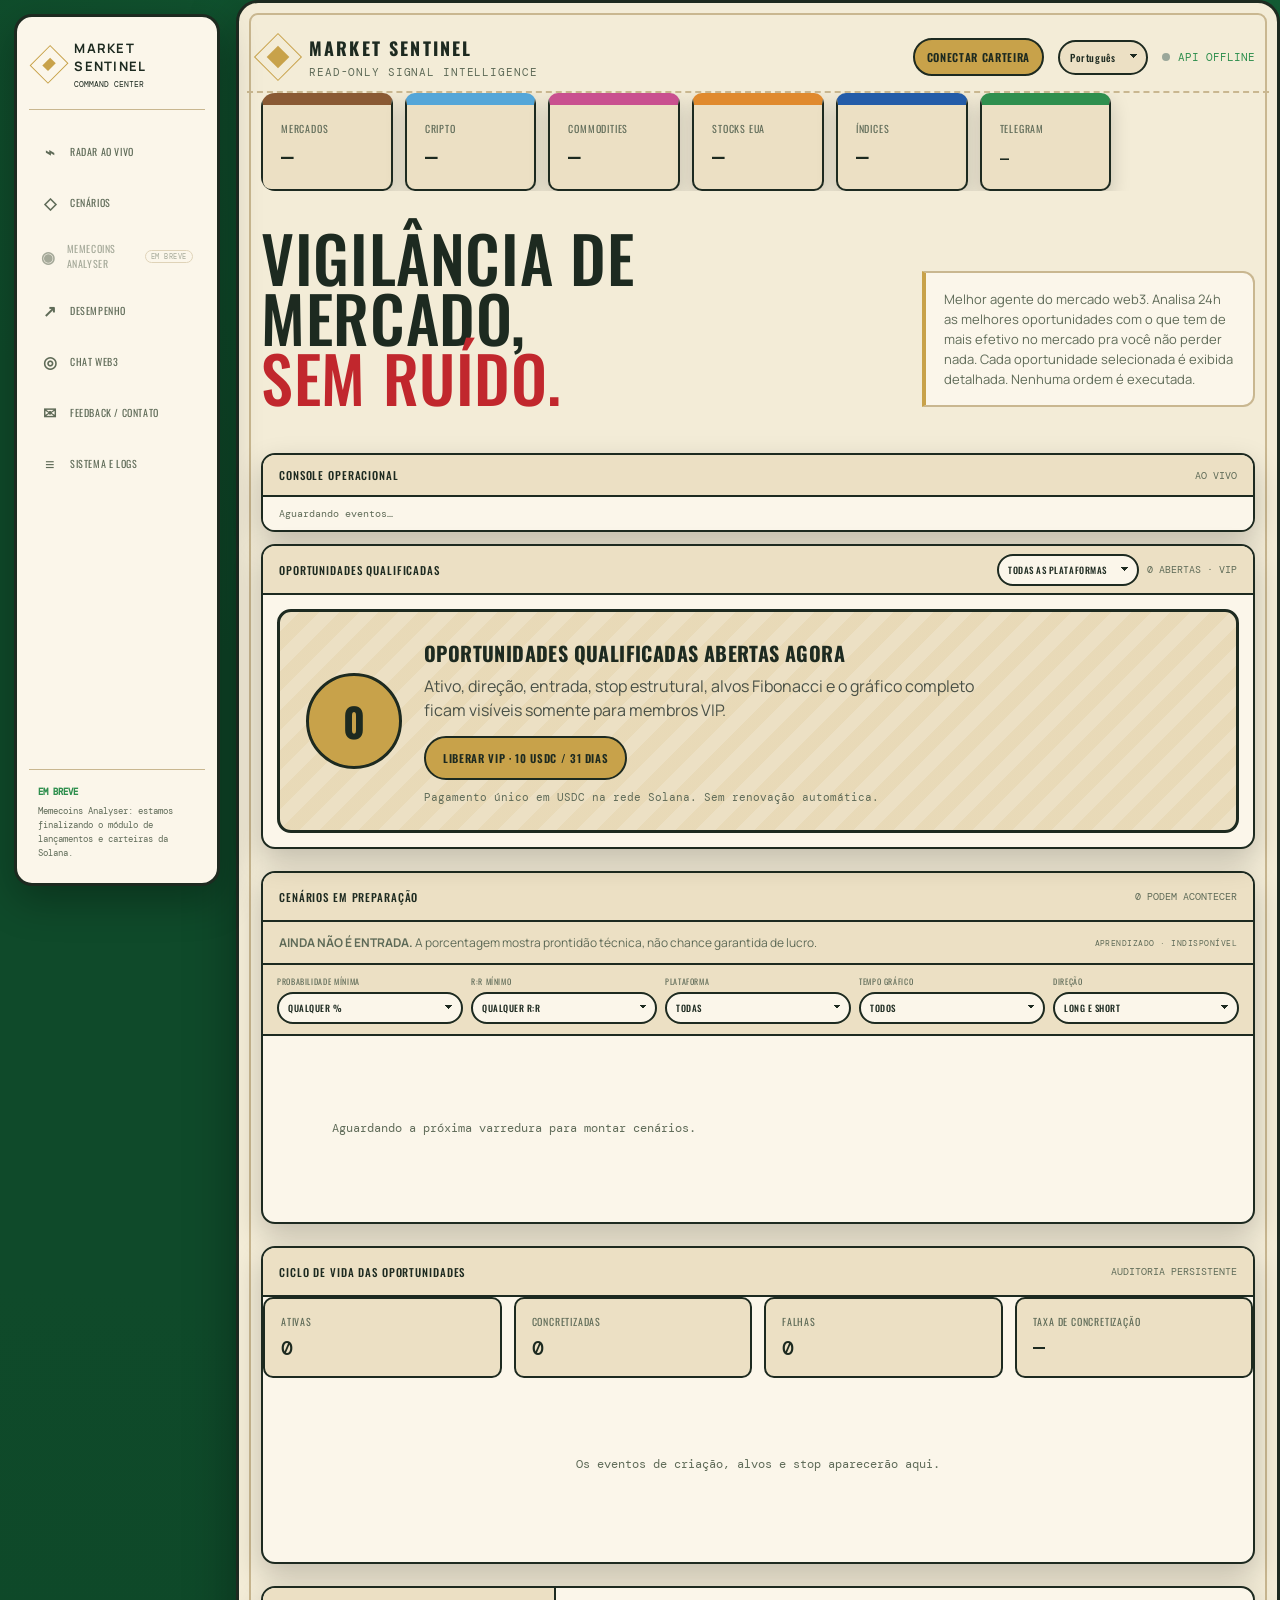
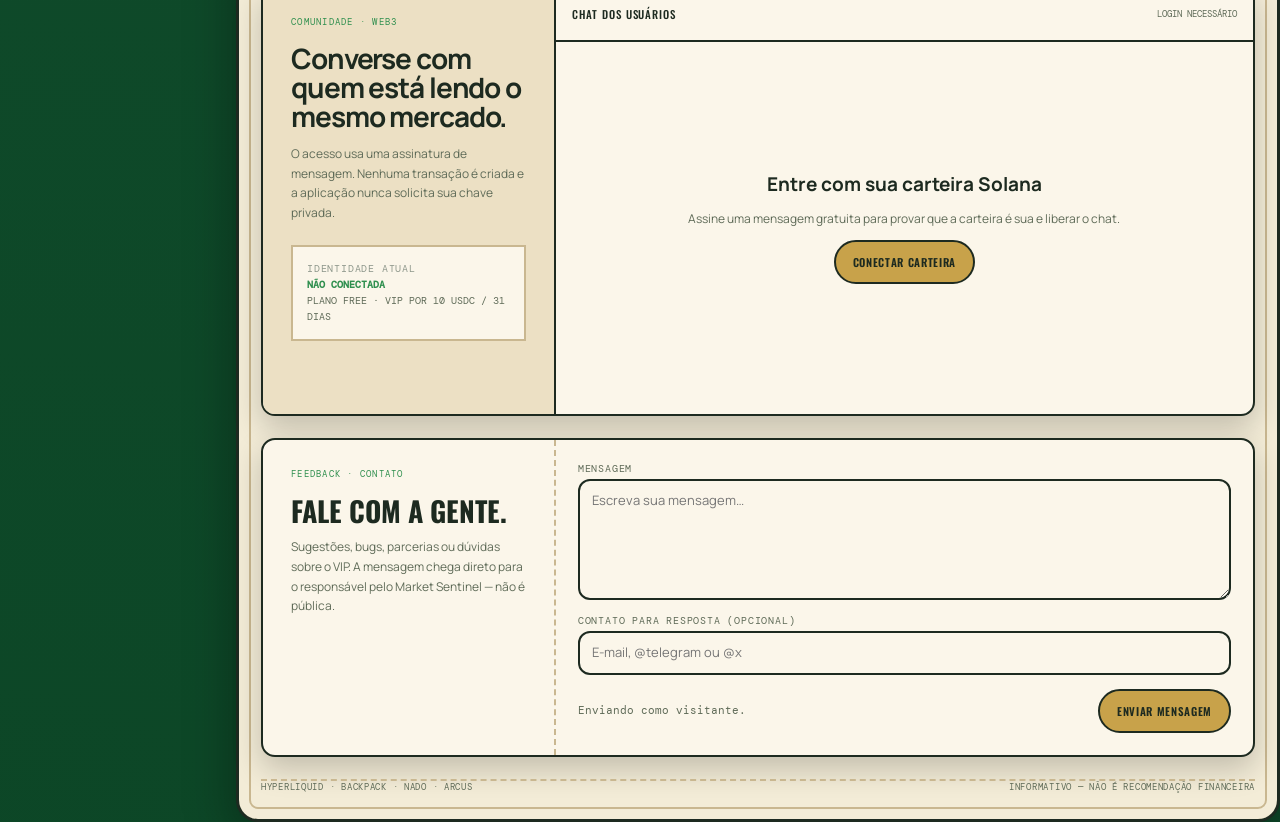
==== commit 93d7a16c: "feat: pagamento VIP via contrato, códigos de desconto, feedback/contato e domínio novo" ====
--- a/src/market_sentinel/static/index.html
+++ b/src/market_sentinel/static/index.html
@@ -17,7 +17,7 @@
     .hero{display:grid;grid-template-columns:1.4fr .6fr;gap:22px;padding:34px 0 22px}.headline{font-size:clamp(34px,5vw,72px);letter-spacing:-.055em;line-height:.94;margin:0;max-width:900px}.headline em{font-style:normal;color:var(--lime)}
     .hero-note{align-self:end;color:var(--muted);line-height:1.55;font-size:13px;border-left:1px solid var(--lime);padding-left:18px}.controls{display:flex;gap:10px;margin-top:28px;flex-wrap:wrap}
     button{font:600 11px DM Mono;letter-spacing:.06em;text-transform:uppercase;border:1px solid var(--line);background:#171c18;color:var(--ink);padding:12px 17px;cursor:pointer;transition:.18s}button:hover{border-color:var(--lime);color:var(--lime);transform:translateY(-1px)}button.primary{background:var(--lime);color:#0a0d0b;border-color:var(--lime)}button.danger:hover{border-color:var(--red);color:var(--red)}button:disabled{opacity:.4;cursor:wait;transform:none}
-    .metrics{display:grid;grid-template-columns:repeat(6,1fr);border:1px solid var(--line);background:rgba(19,23,20,.88)}.metric{padding:18px 20px;border-right:1px solid var(--line)}.metric:last-child{border:0}.label{font:10px DM Mono;color:var(--muted);text-transform:uppercase;letter-spacing:.08em}.value{font:500 25px DM Mono;margin-top:9px}.value.small{font-size:15px;margin-top:14px}
+    .metrics{display:grid;grid-template-columns:repeat(7,1fr);border:1px solid var(--line);background:rgba(19,23,20,.88)}.metric{padding:18px 20px;border-right:1px solid var(--line)}.metric:last-child{border:0}.label{font:10px DM Mono;color:var(--muted);text-transform:uppercase;letter-spacing:.08em}.value{font:500 25px DM Mono;margin-top:9px}.value.small{font-size:15px;margin-top:14px}
     .grid{display:grid;grid-template-columns:1.55fr .75fr;gap:22px;margin-top:22px}.panel{border:1px solid var(--line);background:rgba(19,23,20,.92);min-height:260px}.panel-head{height:49px;border-bottom:1px solid var(--line);display:flex;align-items:center;justify-content:space-between;padding:0 16px}.panel-title{font:500 11px DM Mono;text-transform:uppercase;letter-spacing:.08em}.count{font:10px DM Mono;color:var(--muted)}
     .cards{padding:12px;display:grid;gap:9px;max-height:580px;overflow:auto}.empty{padding:68px 20px;text-align:center;color:var(--muted);font:12px DM Mono;line-height:1.8}.op{border:1px solid var(--line);padding:15px;display:grid;grid-template-columns:72px 1fr auto;gap:14px;align-items:center;animation:reveal .35s ease both}.op:hover{border-color:#4a554b}.score{font:500 26px DM Mono;color:var(--lime)}.score:after{content:"/100";display:block;font-size:8px;color:var(--muted)}.ticker{font:600 16px DM Mono}.meta{font:10px DM Mono;color:var(--muted);margin-top:6px}.side{font:500 11px DM Mono;text-align:right}.side.long{color:var(--lime)}.side.short{color:var(--red)}.rr{color:var(--ink);font-size:10px;margin-top:7px}
     .logs{height:580px;overflow:auto;padding:14px 16px;font:10px/1.7 DM Mono;color:#899087;white-space:pre-wrap}.log-line{border-bottom:1px dashed #202720;padding:4px 0}.error{color:var(--red)}
@@ -44,7 +44,7 @@
     .logs{height:230px;font-size:9px;padding:10px 12px}.watchlist,.lifecycle{margin-top:14px}.watch-note{font-size:10px;padding:11px 12px}.candidate-filters{display:flex;overflow-x:auto;gap:8px;padding:10px;scroll-snap-type:x proximity}.candidate-filters label{flex:0 0 145px;scroll-snap-align:start}.candidate-grid{grid-template-columns:1fr;padding:8px}.candidate{padding:14px}.readiness{font-size:20px}
     .life-summary{grid-template-columns:repeat(2,1fr)}.life-stat{padding:12px}.timeline{padding:6px 10px 12px;max-height:420px}.event{grid-template-columns:9px minmax(90px,120px) 1fr;gap:8px;min-height:60px}.event-symbol{font-size:9px}.event-message{font-size:9px;line-height:1.45}.status-pill{display:inline-block;margin:4px 0 0;padding:2px 4px}.footer{display:none}
     .chart-modal{padding:0;align-items:flex-end}.chart-shell{max-height:96vh;border-radius:16px 16px 0 0}.chart-head{height:52px}.chart-area{padding:8px}.brief{padding:15px}.signal-numbers{grid-template-columns:repeat(2,1fr)}
-    .mobile-nav{position:fixed;z-index:20;display:grid;grid-template-columns:repeat(6,1fr);left:10px;right:10px;bottom:10px;height:58px;background:#121713ee;border:1px solid #3a463c;border-radius:16px;backdrop-filter:blur(18px);box-shadow:0 12px 40px #000a;padding:5px}.mobile-nav a{display:flex;flex-direction:column;align-items:center;justify-content:center;gap:3px;color:#9aa398;text-decoration:none;font:8px DM Mono;text-transform:uppercase;letter-spacing:.04em;border-radius:11px}.mobile-nav a:active,.mobile-nav a:focus{background:#c8f36b18;color:var(--lime);outline:none}.mobile-nav b{font-size:15px;line-height:1}
+    .mobile-nav{position:fixed;z-index:20;display:grid;grid-template-columns:repeat(7,1fr);left:10px;right:10px;bottom:10px;height:58px;background:#121713ee;border:1px solid #3a463c;border-radius:16px;backdrop-filter:blur(18px);box-shadow:0 12px 40px #000a;padding:5px}.mobile-nav a{display:flex;flex-direction:column;align-items:center;justify-content:center;gap:3px;color:#9aa398;text-decoration:none;font:8px DM Mono;text-transform:uppercase;letter-spacing:.04em;border-radius:11px}.mobile-nav a:active,.mobile-nav a:focus{background:#c8f36b18;color:var(--lime);outline:none}.mobile-nav b{font-size:15px;line-height:1}
   }
   .wallet-button{border-color:#536445;background:#c8f36b0d;color:var(--lime);border-radius:8px;padding:9px 12px;white-space:nowrap}.wallet-button.connected{color:var(--ink);border-color:var(--line);background:#171d19}.log-line{display:grid;grid-template-columns:74px 62px 90px minmax(0,1fr);gap:8px;align-items:start}.log-time,.log-component{color:#687169}.log-level{font-weight:600}.log-line.WARNING .log-level{color:var(--amber)}.log-line.ERROR .log-level{color:var(--red)}
   .community{margin-top:22px;display:grid;grid-template-columns:minmax(240px,.42fr) minmax(0,1fr);min-height:430px}.community-aside{padding:28px;border-right:1px solid var(--line);background:radial-gradient(circle at 0 0,#c8f36b14,transparent 50%),#101511}.community-kicker{font:9px DM Mono;letter-spacing:.14em;color:var(--lime)}.community-aside h2{font-size:28px;line-height:1.05;letter-spacing:-.04em;margin:16px 0 12px}.community-aside p{font-size:12px;line-height:1.65;color:var(--muted)}.wallet-card{border:1px solid #40503e;background:#0b0f0c;padding:14px;margin-top:22px;font:10px/1.6 DM Mono}.wallet-card strong{display:block;color:var(--lime);overflow:hidden;text-overflow:ellipsis}.chat-room{display:flex;flex-direction:column;min-width:0}.chat-head{height:54px;padding:0 16px;border-bottom:1px solid var(--line);display:flex;align-items:center;justify-content:space-between}.chat-status{font:9px DM Mono;color:var(--muted)}.chat-gate{margin:auto;text-align:center;padding:30px;max-width:520px}.chat-gate h3{font-size:19px;margin:0 0 10px}.chat-gate p{color:var(--muted);font-size:12px;line-height:1.6}.chat-messages{height:310px;overflow:auto;padding:14px 16px;display:flex;flex-direction:column;gap:9px}.chat-message{max-width:78%;border:1px solid var(--line);background:#0d120e;padding:10px 12px;align-self:flex-start}.chat-message.mine{align-self:flex-end;border-color:#536445;background:#c8f36b0b}.chat-meta{font:8px DM Mono;color:var(--muted);margin-bottom:5px}.chat-body{font-size:12px;line-height:1.5;overflow-wrap:anywhere}.chat-compose{display:flex;gap:8px;padding:12px;border-top:1px solid var(--line);margin-top:auto}.chat-compose input{min-width:0;flex:1;background:#090d0a;border:1px solid #3a443b;color:var(--ink);padding:12px 13px;font:12px Manrope}.chat-compose input:focus{outline:none;border-color:var(--lime)}.chat-compose button{border-radius:8px}.social-hidden{display:none!important}
@@ -116,7 +116,7 @@
 .hero-note{background:var(--b-card) !important;color:var(--b-soft) !important;border:2px solid var(--b-line) !important;border-left:4px solid var(--b-gold) !important;border-radius:0 12px 12px 0 !important}
 
 /* Métricas = casas do tabuleiro */
-.metrics{background:transparent !important;border:0 !important;box-shadow:none !important;display:grid;grid-template-columns:repeat(6,1fr);gap:12px}
+.metrics{background:transparent !important;border:0 !important;box-shadow:none !important;display:grid;grid-template-columns:repeat(7,1fr);gap:12px}
 .metric{background:var(--b-paper2) !important;border:2px solid var(--b-ink) !important;border-top-width:12px !important;border-radius:10px !important;box-shadow:0 8px 20px rgba(0,0,0,.18)}
 .metric:nth-child(1){border-top-color:var(--b-brown) !important}
 .metric:nth-child(2){border-top-color:var(--b-sky) !important}
@@ -282,6 +282,24 @@
 .nav-soon small{display:inline-block;margin-left:auto;padding:1px 5px;border:1px solid var(--b-line);border-radius:999px;font:7px DM Mono;letter-spacing:.08em;text-transform:uppercase;color:var(--b-soft);white-space:nowrap}
 .mobile-nav .nav-soon small{margin:0;padding:0 3px;font-size:6px}
 </style>
+<style>
+/* Feedback / contato */
+.feedback{margin-top:22px;display:grid;grid-template-columns:minmax(240px,.42fr) minmax(0,1fr);gap:0}
+.feedback-aside{padding:28px;border-right:2px dashed var(--b-line,#3a443b)}.feedback-aside h2{font:700 28px/1.05 Oswald,sans-serif;text-transform:uppercase;margin:16px 0 12px}.feedback-aside p{font-size:12px;line-height:1.65;color:var(--b-soft,#a9b0a6)}
+.feedback-form{padding:22px;display:grid;gap:14px;align-content:start}
+.feedback-form textarea,.feedback-form input{width:100%;box-sizing:border-box;padding:10px 12px;border:2px solid var(--b-ink,#3a443b);border-radius:12px;background:var(--b-card,#101511);color:var(--b-ink,#eee);font:13px/1.5 Manrope,sans-serif;resize:vertical}
+.feedback-form textarea:focus,.feedback-form input:focus{outline:2px solid var(--b-gold,#c8f36b);outline-offset:1px}
+.feedback-hp{position:absolute!important;left:-9999px!important;width:1px!important;height:1px!important;opacity:0}
+.feedback-row{display:flex;justify-content:space-between;align-items:center;gap:12px;flex-wrap:wrap}
+.feedback-inbox{grid-column:1/-1;border-top:2px solid var(--b-ink,#3a443b)}
+.feedback-list{display:grid;gap:10px;padding:14px;max-height:560px;overflow:auto}
+.feedback-item{border:2px solid var(--b-line,#3a443b);border-radius:12px;padding:12px 14px;background:var(--b-card,#101511)}.feedback-item.unread{border-color:var(--b-ink,#c8f36b);box-shadow:4px 4px 0 var(--b-gold,#c8f36b)}
+.feedback-meta{display:flex;justify-content:space-between;gap:10px;flex-wrap:wrap;font:10px DM Mono;color:var(--b-soft,#a9b0a6);text-transform:uppercase;letter-spacing:.05em}
+.feedback-text{margin:8px 0;white-space:pre-wrap;word-break:break-word;line-height:1.55;color:var(--b-ink,#eee)}
+.feedback-item button{padding:6px 12px;font-size:10px}
+.vip-code{display:flex;gap:8px}.vip-code input{flex:1;min-width:0;padding:10px 12px;border:2px solid var(--b-ink);border-radius:999px;background:var(--b-card);color:var(--b-ink);font:12px DM Mono;text-transform:uppercase}
+@media(max-width:780px){.feedback{grid-template-columns:1fr}.feedback-aside{border-right:0;border-bottom:2px dashed var(--b-line,#3a443b);padding:20px}.feedback-aside h2{font-size:23px}}
+</style>
 </head>
 <body>
 <main class="shell">
@@ -292,8 +310,9 @@
   <section class="panel watchlist"><div class="panel-head"><span class="panel-title">Cenários em preparação</span><span class="count" id="candidateCount">0 PODEM ACONTECER</span></div><div class="watch-note"><strong>PODE ACONTECER — NÃO É ENTRADA.</strong> A probabilidade exibida é uma estimativa de prontidão técnica, não chance comprovada de lucro.</div><div class="candidate-filters"><label>Probabilidade mínima<select id="candidateProbability" class="venue-filter"><option value="0">Qualquer %</option><option value="60">60%+</option><option value="70">70%+</option><option value="80">80%+</option></select></label><label>R:R mínimo<select id="candidateRR" class="venue-filter"><option value="0">Qualquer R:R</option><option value="1.5">1,5+</option><option value="2">2,0+</option><option value="3">3,0+</option></select></label><label>Plataforma<select id="candidateVenue" class="venue-filter"><option value="all">Todas</option><option value="hyperliquid">Hyperliquid</option><option value="nado">Nado</option><option value="backpack">Backpack</option></select></label><label>Tempo gráfico<select id="candidateTimeframe" class="venue-filter"><option value="all">Todos</option><option value="1h">1 hora</option><option value="4h">4 horas</option><option value="1d">Diário</option></select></label><label>Direção<select id="candidateDirection" class="venue-filter"><option value="all">Long e short</option><option value="LONG">Long</option><option value="SHORT">Short</option></select></label></div><div id="candidateCards" class="candidate-grid"><div class="empty">Aguardando a próxima varredura para montar cenários.</div></div></section>
   <section class="panel lifecycle"><div class="panel-head"><span class="panel-title">Ciclo de vida das oportunidades</span><span class="count">AUDITORIA PERSISTENTE</span></div><div class="life-summary"><div class="life-stat"><div class="label">Ativas</div><div class="life-number" id="activeSignals">0</div></div><div class="life-stat"><div class="label">Concretizadas</div><div class="life-number" id="wins">0</div></div><div class="life-stat"><div class="label">Falhas</div><div class="life-number" id="losses">0</div></div><div class="life-stat"><div class="label">Taxa de concretização</div><div class="life-number" id="winRate">—</div></div></div><div id="timeline" class="timeline"><div class="empty">Os eventos de criação, alvos e stop aparecerão aqui.</div></div></section>
   <section id="community" class="panel community"><aside class="community-aside"><div class="community-kicker">COMUNIDADE · WEB3</div><h2>Converse com quem está lendo o mesmo mercado.</h2><p>O acesso usa uma assinatura de mensagem. Nenhuma transação é criada e a aplicação nunca solicita sua chave privada.</p><div class="wallet-card"><span class="label">IDENTIDADE ATUAL</span><strong id="walletIdentity">NÃO CONECTADA</strong><span id="walletPlan">PLANO FREE · PAGAMENTOS EM BREVE</span></div></aside><div class="chat-room"><div class="chat-head"><span class="panel-title">Chat dos usuários</span><span id="chatStatus" class="chat-status">LOGIN NECESSÁRIO</span></div><div id="chatGate" class="chat-gate"><h3>Entre com sua carteira Solana</h3><p>Assine uma mensagem gratuita para provar que a carteira é sua e liberar o chat.</p><button id="chatConnect" class="primary">Conectar carteira</button></div><div id="chatMessages" class="chat-messages social-hidden"></div><form id="chatCompose" class="chat-compose social-hidden"><input id="chatInput" maxlength="500" autocomplete="off" placeholder="Compartilhe uma leitura do mercado…" aria-label="Mensagem"><button type="submit" class="primary">Enviar</button></form></div></section>
+  <section id="feedback" class="panel feedback"><div class="feedback-aside"><div class="community-kicker">FEEDBACK · CONTATO</div><h2>Fale com a gente.</h2><p>Sugestões, bugs, parcerias ou dúvidas sobre o VIP. A mensagem chega direto para o responsável pelo Market Sentinel — não é pública.</p></div><form id="feedbackForm" class="feedback-form" autocomplete="off"><label class="vip-field"><span>Mensagem</span><textarea id="feedbackBody" rows="5" maxlength="2000" required placeholder="Escreva sua mensagem…"></textarea></label><label class="vip-field"><span>Contato para resposta (opcional)</span><input id="feedbackContact" maxlength="200" placeholder="E-mail, @telegram ou @x"></label><input id="feedbackWebsite" name="website" tabindex="-1" autocomplete="off" class="feedback-hp" aria-hidden="true"><div class="feedback-row"><small id="feedbackIdentity" class="vip-note">Enviando como visitante.</small><button class="primary" type="submit">Enviar mensagem</button></div></form><div id="feedbackInbox" class="feedback-inbox social-hidden"><div class="chat-head"><span class="panel-title">Caixa de entrada</span><span id="feedbackUnread" class="chat-status">—</span></div><div id="feedbackList" class="feedback-list"></div></div></section>
   <footer class="footer"><span>Hyperliquid · Backpack · Nado · Arcus</span><span>Informativo — não é recomendação financeira</span></footer>
-</main><div id="chartModal" class="chart-modal" role="dialog" aria-modal="true"><div class="chart-shell"><div class="chart-head"><div><div id="chartName" class="chart-name">ANÁLISE DA OPORTUNIDADE</div><div id="chartMeta" class="sub"></div></div><button class="chart-close" onclick="closeChart()">×</button></div><div class="chart-layout"><div class="chart-area"><svg id="signalChart" viewBox="0 0 1000 520" aria-label="Gráfico técnico da oportunidade"></svg><div class="chart-legend"><span><i class="legend-dot" style="background:#c8f36b"></i>Entrada</span><span><i class="legend-dot" style="background:#ff705d"></i>Stop</span><span><i class="legend-dot" style="background:#58a6ff"></i>Alvos</span><span><i class="legend-dot" style="background:#f7c65b"></i>SMA 20</span><span><i class="legend-dot" style="background:#b78cff"></i>SMA 50</span><span><i class="legend-dot" style="background:#778079"></i>SMA 200</span></div></div><aside class="brief"><div id="confirmation" class="confirmation">CARREGANDO ANÁLISE…</div><div id="signalNumbers" class="signal-numbers"></div><h3>Composição da nota</h3><div id="scoreBreakdown" class="score-bars"></div><h3>O que esperar para aceitar</h3><ul id="acceptance"></ul><h3>O que pode dar errado</h3><ul id="chartRisks" class="risks"></ul><h3>Por que o agente abriu</h3><ul id="chartReasons"></ul></aside></div></div></div><div id="vipModal" class="vip-modal" role="dialog" aria-modal="true" aria-labelledby="vipTitle"><div class="vip-shell"><div class="vip-head"><div><h2 id="vipTitle">Acesso VIP</h2><span>OPORTUNIDADES QUALIFICADAS · PAGAMENTO EM USDC NA SOLANA</span></div><button class="chart-close" onclick="closeVip()" aria-label="Fechar">×</button></div><div id="vipBody" class="vip-body"></div></div></div><div id="toast" class="toast"></div>
+</main><div id="chartModal" class="chart-modal" role="dialog" aria-modal="true"><div class="chart-shell"><div class="chart-head"><div><div id="chartName" class="chart-name">ANÁLISE DA OPORTUNIDADE</div><div id="chartMeta" class="sub"></div></div><button class="chart-close" onclick="closeChart()">×</button></div><div class="chart-layout"><div class="chart-area"><svg id="signalChart" viewBox="0 0 1000 520" aria-label="Gráfico técnico da oportunidade"></svg><div class="chart-legend"><span><i class="legend-dot" style="background:#c8f36b"></i>Entrada</span><span><i class="legend-dot" style="background:#ff705d"></i>Stop</span><span><i class="legend-dot" style="background:#58a6ff"></i>Alvos</span><span><i class="legend-dot" style="background:#f7c65b"></i>SMA 20</span><span><i class="legend-dot" style="background:#b78cff"></i>SMA 50</span><span><i class="legend-dot" style="background:#778079"></i>SMA 200</span></div></div><aside class="brief"><div id="confirmation" class="confirmation">CARREGANDO ANÁLISE…</div><div id="signalNumbers" class="signal-numbers"></div><h3>Composição da nota</h3><div id="scoreBreakdown" class="score-bars"></div><h3>O que esperar para aceitar</h3><ul id="acceptance"></ul><h3>O que pode dar errado</h3><ul id="chartRisks" class="risks"></ul><h3>Por que o agente abriu</h3><ul id="chartReasons"></ul></aside></div></div></div><div id="vipModal" class="vip-modal" role="dialog" aria-modal="true" aria-labelledby="vipTitle"><div class="vip-shell"><div class="vip-head"><div><h2 id="vipTitle">Acesso VIP</h2><span>OPORTUNIDADES QUALIFICADAS · PAGAMENTO EM USDC VIA CONTRATO NA SOLANA</span></div><button class="chart-close" onclick="closeVip()" aria-label="Fechar">×</button></div><div id="vipBody" class="vip-body"></div></div></div><div id="toast" class="toast"></div>
 <script>
 const $=s=>document.querySelector(s); let busy=false,allOps=[],allCandidates=[],currentLanguage='pt',lifecycleVersion=0,opsSignature='',candidateSignature='',lifecycleSignature='',logsSignature='',liveResolved=loadLiveResolved(),lastLifecycle=null,currentUser=null,lastChatId=0,chatTimer=null,opsLocked=true,openCount=0,vipConfig=null,vipIntent=null,vipPoll=null,vipPollUntil=0;
 function loadLiveResolved(){try{return JSON.parse(localStorage.getItem('market-sentinel-live-resolved')||'{}')}catch{return {}}}
@@ -352,7 +371,7 @@
 async function act(path,msg){if(busy)return;setBusy(true);try{const data=await api(path,{method:'POST'});if(path.endsWith('scan'))render(data);toast(msg)}catch(e){toast(e.message,true)}finally{setBusy(false);await status();await logs()}}
 /* controles de automação removidos — disparo automático via GitHub Actions */
 $('#opVenue').onchange=()=>render();['#candidateVenue','#candidateProbability','#candidateRR','#candidateTimeframe','#candidateDirection'].forEach(id=>$(id).onchange=()=>renderCandidates());
-function setupNavigation(){const grid=$('.grid'),watch=$('.watchlist'),history=$('.lifecycle'),system=$('.grid aside'),hero=$('.hero'),metrics=$('.metrics');if(grid)grid.id='radar';if(watch)watch.id='scenarios';if(history)history.id='history';if(system)system.id='system';if(hero&&metrics)hero.parentNode.insertBefore(metrics,hero);document.body.insertAdjacentHTML('afterbegin','<aside class="desktop-nav" aria-label="Navegação principal"><div class="desktop-brand"><div class="mark"></div><div><h2>MARKET SENTINEL</h2><span>COMMAND CENTER</span></div></div><nav class="desktop-links"><a href="#radar"><b>⌁</b>Radar ao vivo</a><a href="#scenarios"><b>◇</b>Cenários</a><span class="nav-soon" aria-disabled="true"><b>◉</b>Memecoins Analyser<small>em breve</small></span><a href="#history"><b>↗</b>Desempenho</a><a href="#community"><b>◎</b>Chat Web3</a><a href="#system"><b>≡</b>Sistema e logs</a></nav><div class="desktop-help"><strong>EM BREVE</strong>Memecoins Analyser: estamos finalizando o módulo de lançamentos e carteiras da Solana.</div></aside>');document.body.insertAdjacentHTML('beforeend','<nav class="mobile-nav" aria-label="Navegação principal"><a href="#radar"><b>⌁</b>Radar</a><a href="#scenarios"><b>◇</b>Cenários</a><span class="nav-soon" aria-disabled="true"><b>◉</b>Memecoins<small>em breve</small></span><a href="#history"><b>↗</b>Histórico</a><a href="#community"><b>◎</b>Chat</a><a href="#system"><b>≡</b>Sistema</a></nav>')}
+function setupNavigation(){const grid=$('.grid'),watch=$('.watchlist'),history=$('.lifecycle'),system=$('.grid aside'),hero=$('.hero'),metrics=$('.metrics');if(grid)grid.id='radar';if(watch)watch.id='scenarios';if(history)history.id='history';if(system)system.id='system';if(hero&&metrics)hero.parentNode.insertBefore(metrics,hero);document.body.insertAdjacentHTML('afterbegin','<aside class="desktop-nav" aria-label="Navegação principal"><div class="desktop-brand"><div class="mark"></div><div><h2>MARKET SENTINEL</h2><span>COMMAND CENTER</span></div></div><nav class="desktop-links"><a href="#radar"><b>⌁</b>Radar ao vivo</a><a href="#scenarios"><b>◇</b>Cenários</a><span class="nav-soon" aria-disabled="true"><b>◉</b>Memecoins Analyser<small>em breve</small></span><a href="#history"><b>↗</b>Desempenho</a><a href="#community"><b>◎</b>Chat Web3</a><a href="#feedback"><b>✉</b>Feedback / Contato</a><a href="#system"><b>≡</b>Sistema e logs</a></nav><div class="desktop-help"><strong>EM BREVE</strong>Memecoins Analyser: estamos finalizando o módulo de lançamentos e carteiras da Solana.</div></aside>');document.body.insertAdjacentHTML('beforeend','<nav class="mobile-nav" aria-label="Navegação principal"><a href="#radar"><b>⌁</b>Radar</a><a href="#scenarios"><b>◇</b>Cenários</a><span class="nav-soon" aria-disabled="true"><b>◉</b>Memecoins<small>em breve</small></span><a href="#history"><b>↗</b>Histórico</a><a href="#community"><b>◎</b>Chat</a><a href="#feedback"><b>✉</b>Contato</a><a href="#system"><b>≡</b>Sistema</a></nav>')}
 async function loadVipConfig(){try{vipConfig=await api('/api/vip/config')}catch{vipConfig={enabled:false,price_usdc:10,days:31}}if(opsLocked)renderLocked()}
 function closeVip(){$('#vipModal').classList.remove('open');stopVipPoll()}
 function stopVipPoll(){if(vipPoll)clearInterval(vipPoll);vipPoll=null}
@@ -360,10 +379,23 @@
 function copyText(value){navigator.clipboard?.writeText(value).then(()=>toast('Copiado'),()=>{})}
 let vipScripts={};function loadScript(src){return vipScripts[src]||(vipScripts[src]=new Promise((ok,fail)=>{const el=document.createElement('script');el.src=src;el.onload=ok;el.onerror=()=>{delete vipScripts[src];fail(Error('Falha ao carregar '+src))};document.head.appendChild(el)}))}
 async function drawVipQR(url){try{await loadScript('/static/vendor/qrcode-generator.js');const qr=qrcode(0,'M');qr.addData(url);qr.make();$('#vipQr').innerHTML=qr.createSvgTag({cellSize:4,margin:2,scalable:true})}catch{$('#vipQr').textContent='QR indisponível'}}
-async function openVip(){const modal=$('#vipModal'),body=$('#vipBody');modal.classList.add('open');if(!vipConfig)await loadVipConfig();const price=vipConfig.price_usdc,days=vipConfig.days,perks=`<div class="vip-price">${price} USDC<small>/ ${days} DIAS · REDE SOLANA</small></div><ul class="vip-perks"><li>Todas as oportunidades qualificadas abertas, em tempo real</li><li>Entrada, stop estrutural abaixo do suporte e 5 alvos Fibonacci</li><li>Gráfico completo com a leitura do agente</li></ul>`;if(currentUser?.vip){body.innerHTML=`${perks}<div class="vip-status ok">${currentUser.current_period_end?`VIP ATIVO ATÉ ${new Date(currentUser.current_period_end*1000).toLocaleString(uiLocale())}. Um novo pagamento soma mais ${days} dias.`:'VIP ATIVO'}</div><div class="vip-actions"><button class="primary" onclick="startVipPayment()">Renovar por mais ${days} dias</button></div>`;return}if(!vipConfig.enabled){body.innerHTML=`${perks}<div class="vip-status bad">Pagamentos VIP ainda não foram ativados neste servidor.${vipConfig.reason?'<br>'+escapeHTML(vipConfig.reason):''}</div>`;return}if(!currentUser){body.innerHTML=`${perks}<p>Primeiro entre com sua carteira (assinatura gratuita, sem transação). O VIP fica vinculado a essa identidade. Depois, pague os USDC com a mesma carteira ou qualquer outra carteira Solana.</p><div class="vip-actions"><button class="primary" onclick="connectWallet().then(()=>currentUser&&openVip())">Conectar carteira</button></div>`;return}body.innerHTML=`${perks}<div class="vip-actions"><button class="primary" onclick="startVipPayment()">Gerar pagamento</button></div>`}
-async function startVipPayment(){const body=$('#vipBody');body.innerHTML='<div class="vip-status">GERANDO PEDIDO DE PAGAMENTO…</div>';try{if(!vipIntent||vipIntent.status!=='pending'||vipIntent.expires_at*1000<Date.now()+600000)vipIntent=await api('/api/vip/intent',{method:'POST'});const i=vipIntent;body.innerHTML=`<p>Envie exatamente <b>${i.amount_usdc} USDC</b> na rede <b>Solana</b>. O VIP é liberado automaticamente assim que a transação confirmar (geralmente em segundos).</p><div class="vip-pay"><div id="vipQr" class="vip-qr">…</div><div style="display:grid;gap:10px"><div class="vip-field"><span>Carteira de destino (USDC · Solana)</span><code onclick="copyText('${i.treasury}')" title="Copiar">${i.treasury}</code></div><div class="vip-field"><span>Memo do pedido</span><code onclick="copyText('${i.memo}')" title="Copiar">${i.memo}</code></div></div></div><div class="vip-actions"><button class="primary" onclick="payWithSolanaWallet()">Pagar com Phantom / Solflare</button><a href="${escapeHTML(i.solana_pay_url)}"><button type="button">Abrir no app da carteira</button></a></div><div id="vipStatus" class="vip-status">AGUARDANDO PAGAMENTO…</div><details><summary class="vip-note">Paguei de outra forma — verificar pela assinatura da transação</summary><div class="vip-manual" style="margin-top:8px"><input id="vipSignature" placeholder="Assinatura (hash) da transação" autocomplete="off"><button onclick="verifyVip($('#vipSignature').value.trim())">Verificar</button></div><p class="vip-note">Transferências manuais precisam incluir o memo ${i.memo}. Saques de corretoras sem memo não são reconhecidos automaticamente.</p></details><p class="vip-note">QR e link seguem o padrão Solana Pay (Phantom, Solflare, Backpack). Pedido válido até ${new Date(i.expires_at*1000).toLocaleString(uiLocale())}. Não é recomendação financeira.</p>`;drawVipQR(i.solana_pay_url);stopVipPoll();vipPollUntil=Date.now()+20*60000;vipPoll=setInterval(()=>{if(Date.now()>vipPollUntil){stopVipPoll();vipStatus('Ainda não detectamos o pagamento. Se já pagou, verifique pela assinatura abaixo.');return}verifyVip()},6000)}catch(e){body.innerHTML=`<div class="vip-status bad">${escapeHTML(e.message||'Não foi possível gerar o pagamento')}</div>`}}
-async function verifyVip(signature=''){if(!vipIntent)return;try{const r=await api('/api/vip/verify',{method:'POST',headers:{'Content-Type':'application/json'},body:JSON.stringify({reference:vipIntent.reference,signature:signature||undefined})});if(r.status==='paid'){stopVipPoll();vipIntent=null;currentUser=r.user||currentUser;renderWallet();vipStatus('PAGAMENTO CONFIRMADO · VIP LIBERADO','ok');opsSignature='';lifecycleSignature='';logsSignature='';await refreshDashboard();loadPrices();toast('VIP liberado. Bons trades!');setTimeout(closeVip,1800)}else if(r.status==='expired'){stopVipPoll();vipIntent=null;vipStatus(r.reason,'bad')}else if(signature){vipStatus(r.reason||'Pagamento ainda não confirmado','bad')}}catch(e){if(signature)vipStatus(e.message,'bad')}}
-async function payWithSolanaWallet(){const provider=solanaProvider();if(!provider){if(/Android|iPhone|iPad/i.test(navigator.userAgent)&&vipIntent){location.href=vipIntent.solana_pay_url;return}toast('Nenhuma carteira Solana encontrada. Use o QR code ou instale Phantom/Solflare.',true);return}try{vipStatus('PREPARANDO TRANSAÇÃO…');await loadScript('/static/vendor/solana-web3.iife.min.js');const w=window.solanaWeb3,i=vipIntent;if(!provider.isConnected||!provider.publicKey)await provider.connect();const owner=new w.PublicKey(provider.publicKey.toString()),mint=new w.PublicKey(i.mint),treasury=new w.PublicKey(i.treasury),TOKEN=new w.PublicKey('TokenkegQfeZyiNwAJbNbGKPFXCWuBvf9Ss623VQ5DA'),ATA=new w.PublicKey('ATokenGPvbdGVxr1b2hvZbsiqW5xWH25efTNsLJA8knL'),MEMO=new w.PublicKey('MemoSq4gqABAXKb96qnH8TysNcWxMyWCqXgDLGmfcHr'),ata=o=>w.PublicKey.findProgramAddressSync([o.toBytes(),TOKEN.toBytes(),mint.toBytes()],ATA)[0],source=ata(owner),dest=ata(treasury),amount=BigInt(i.amount_units),data=new Uint8Array(10);data[0]=12;new DataView(data.buffer).setBigUint64(1,amount,true);data[9]=i.decimals;const tx=new w.Transaction();tx.add(new w.TransactionInstruction({programId:ATA,data:w.Buffer?w.Buffer.from([1]):new Uint8Array([1]),keys:[{pubkey:owner,isSigner:true,isWritable:true},{pubkey:dest,isSigner:false,isWritable:true},{pubkey:treasury,isSigner:false,isWritable:false},{pubkey:mint,isSigner:false,isWritable:false},{pubkey:w.SystemProgram.programId,isSigner:false,isWritable:false},{pubkey:TOKEN,isSigner:false,isWritable:false}]}));tx.add(new w.TransactionInstruction({programId:TOKEN,data:w.Buffer?w.Buffer.from(data):data,keys:[{pubkey:source,isSigner:false,isWritable:true},{pubkey:mint,isSigner:false,isWritable:false},{pubkey:dest,isSigner:false,isWritable:true},{pubkey:owner,isSigner:true,isWritable:false},{pubkey:new w.PublicKey(i.reference),isSigner:false,isWritable:false}]}));tx.add(new w.TransactionInstruction({programId:MEMO,data:w.Buffer?w.Buffer.from(new TextEncoder().encode(i.memo)):new TextEncoder().encode(i.memo),keys:[]}));const bh=await api('/api/vip/blockhash');tx.recentBlockhash=bh.blockhash;tx.feePayer=owner;vipStatus('CONFIRME NA SUA CARTEIRA…');const sent=await provider.signAndSendTransaction(tx),sig=typeof sent==='string'?sent:sent.signature;vipStatus('TRANSAÇÃO ENVIADA · AGUARDANDO CONFIRMAÇÃO…');for(let n=0;n<10;n++){await new Promise(r=>setTimeout(r,3000));await verifyVip(sig);if(!vipIntent)return}}catch(e){vipStatus(e?.message||'Pagamento cancelado','bad')}}
+async function openVip(){const modal=$('#vipModal'),body=$('#vipBody');modal.classList.add('open');if(!vipConfig)await loadVipConfig();const price=vipConfig.price_usdc,days=vipConfig.days,perks=`<div class="vip-price">${price} USDC<small>/ ${days} DIAS · REDE SOLANA</small></div><ul class="vip-perks"><li>Todas as oportunidades qualificadas abertas, em tempo real</li><li>Entrada, stop estrutural abaixo do suporte e 5 alvos Fibonacci</li><li>Gráfico completo com a leitura do agente</li></ul>`;if(currentUser?.vip){body.innerHTML=`${perks}<div class="vip-status ok">${currentUser.current_period_end?`VIP ATIVO ATÉ ${new Date(currentUser.current_period_end*1000).toLocaleString(uiLocale())}. Um novo pagamento soma mais ${days} dias.`:'VIP ATIVO'}</div>${vipCodeHTML()}<div class="vip-actions"><button class="primary" onclick="startVipPayment()">Renovar por mais ${days} dias</button></div>`;return}if(!vipConfig.enabled){body.innerHTML=`${perks}<div class="vip-status bad">Pagamentos VIP ainda não foram ativados neste servidor.${vipConfig.reason?'<br>'+escapeHTML(vipConfig.reason):''}</div>`;return}if(!currentUser){body.innerHTML=`${perks}<p>Primeiro entre com sua carteira (assinatura gratuita, sem transação). O VIP fica vinculado a essa identidade. Depois, pague os USDC com a mesma carteira ou qualquer outra carteira Solana.</p><div class="vip-actions"><button class="primary" onclick="connectWallet().then(()=>currentUser&&openVip())">Conectar carteira</button></div>`;return}body.innerHTML=`${perks}${vipCodeHTML()}<div class="vip-actions"><button class="primary" onclick="startVipPayment()">Gerar pagamento</button></div>`}
+function vipCodeHTML(){return `<div class="vip-field"><span>Código de desconto (opcional)</span><div class="vip-code"><input id="vipCode" placeholder="EX.: AMIGO20" autocomplete="off" maxlength="64" onkeydown="if(event.key==='Enter')startVipPayment()"></div></div>`}
+function phantomBrowseLink(){return 'https://phantom.app/ul/browse/'+encodeURIComponent(location.origin+'/?vip=1')+'?ref='+encodeURIComponent(location.origin)}
+async function afterVipUnlocked(){stopVipPoll();vipIntent=null;renderWallet();opsSignature='';lifecycleSignature='';logsSignature='';await refreshDashboard();loadPrices();toast('VIP liberado. Bons trades!');setTimeout(closeVip,2200)}
+async function startVipPayment(){const body=$('#vipBody'),code=($('#vipCode')?.value||'').trim();body.innerHTML='<div class="vip-status">GERANDO PEDIDO DE PAGAMENTO…</div>';try{if(code||!vipIntent||vipIntent.status!=='pending'||vipIntent.discount_code||vipIntent.expires_at*1000<Date.now()+600000)vipIntent=await api('/api/vip/intent',{method:'POST',headers:{'Content-Type':'application/json'},body:JSON.stringify(code?{code}:{})});const i=vipIntent;if(i.status==='paid'){currentUser=i.user||currentUser;body.innerHTML=`<div class="vip-status ok">CÓDIGO ${escapeHTML(i.discount_code)} APLICADO (−100%) · VIP LIBERADO POR ${i.days} DIAS</div>`;await afterVipUnlocked();return}const disc=i.discount_percent?`<div class="vip-status ok">CÓDIGO ${escapeHTML(i.discount_code)} APLICADO: −${i.discount_percent}% · DE ${i.base_amount_usdc} POR ${i.amount_usdc} USDC</div>`:'',qrUrl=i.contract?phantomBrowseLink():i.solana_pay_url,where=i.contract?`<div class="vip-field"><span>Contrato de pagamento (programa Solana)</span><code onclick="copyText('${i.program_id}')" title="Copiar">${i.program_id}</code></div><p class="vip-note">No celular: escaneie o QR para abrir o Market Sentinel dentro da Phantom, entre com a mesma carteira e pague por lá.</p>`:`<div class="vip-field"><span>Carteira de destino (USDC · Solana)</span><code onclick="copyText('${i.treasury}')" title="Copiar">${i.treasury}</code></div>`;body.innerHTML=`${disc}<p>Pague <b>${i.amount_usdc} USDC</b> na rede <b>Solana</b>${i.contract?' pelo contrato inteligente do Market Sentinel, que valida e repassa o valor direto para a tesouraria':''}. O VIP é liberado automaticamente assim que a transação confirmar.</p><div class="vip-actions"><button class="primary" onclick="payWithSolanaWallet()">Pagar ${i.amount_usdc} USDC com a carteira</button></div><div id="vipStatus" class="vip-status">AGUARDANDO PAGAMENTO…</div><div class="vip-pay"><div id="vipQr" class="vip-qr">…</div><div style="display:grid;gap:10px">${where}<div class="vip-field"><span>Pedido</span><code onclick="copyText('${i.memo}')" title="Copiar">${i.memo}</code></div></div></div><details><summary class="vip-note">Já paguei — verificar pela assinatura da transação</summary><div class="vip-manual" style="margin-top:8px"><input id="vipSignature" placeholder="Assinatura (hash) da transação" autocomplete="off"><button onclick="verifyVip($('#vipSignature').value.trim())">Verificar</button></div>${i.contract?'<p class="vip-note">Só pagamentos feitos pelo contrato são reconhecidos. Transferências diretas de USDC ou saques de corretoras não liberam o VIP.</p>':''}</details><p class="vip-note">Phantom, Solflare e Backpack. Pedido válido até ${new Date(i.expires_at*1000).toLocaleString(uiLocale())}. Não é recomendação financeira.</p>`;drawVipQR(qrUrl);stopVipPoll();vipPollUntil=Date.now()+20*60000;vipPoll=setInterval(()=>{if(Date.now()>vipPollUntil){stopVipPoll();vipStatus('Ainda não detectamos o pagamento. Se já pagou, verifique pela assinatura abaixo.');return}verifyVip()},6000)}catch(e){vipIntent=null;body.innerHTML=`<div class="vip-status bad">${escapeHTML(e.message||'Não foi possível gerar o pagamento')}</div>${vipCodeHTML()}<div class="vip-actions"><button class="primary" onclick="startVipPayment()">Tentar novamente</button></div>`}}
+async function verifyVip(signature=''){if(!vipIntent)return;try{const r=await api('/api/vip/verify',{method:'POST',headers:{'Content-Type':'application/json'},body:JSON.stringify({reference:vipIntent.reference,signature:signature||undefined})});if(r.status==='paid'){currentUser=r.user||currentUser;vipStatus('PAGAMENTO CONFIRMADO · VIP LIBERADO','ok');await afterVipUnlocked()}else if(r.status==='expired'){stopVipPoll();vipIntent=null;vipStatus(r.reason,'bad')}else if(signature){vipStatus(r.reason||'Pagamento ainda não confirmado','bad')}}catch(e){if(signature)vipStatus(e.message,'bad')}}
+async function payWithSolanaWallet(){const provider=solanaProvider();if(!provider){if(/Android|iPhone|iPad/i.test(navigator.userAgent)&&vipIntent){location.href=vipIntent.contract?phantomBrowseLink():vipIntent.solana_pay_url;return}toast('Nenhuma carteira Solana encontrada. Instale Phantom, Solflare ou Backpack.',true);return}try{vipStatus('PREPARANDO TRANSAÇÃO…');await loadScript('/static/vendor/solana-web3.iife.min.js');const w=window.solanaWeb3,i=vipIntent,B=x=>w.Buffer?w.Buffer.from(x):x;if(!provider.isConnected||!provider.publicKey)await provider.connect();const owner=new w.PublicKey(provider.publicKey.toString()),mint=new w.PublicKey(i.mint),treasury=new w.PublicKey(i.treasury),reference=new w.PublicKey(i.reference),TOKEN=new w.PublicKey('TokenkegQfeZyiNwAJbNbGKPFXCWuBvf9Ss623VQ5DA'),ATA=new w.PublicKey('ATokenGPvbdGVxr1b2hvZbsiqW5xWH25efTNsLJA8knL'),MEMO=new w.PublicKey('MemoSq4gqABAXKb96qnH8TysNcWxMyWCqXgDLGmfcHr'),ata=o=>w.PublicKey.findProgramAddressSync([o.toBytes(),TOKEN.toBytes(),mint.toBytes()],ATA)[0],source=ata(owner),dest=ata(treasury),amount=BigInt(i.amount_units),memo=new TextEncoder().encode(i.memo).slice(0,32);const tx=new w.Transaction();tx.add(new w.TransactionInstruction({programId:ATA,data:B(new Uint8Array([1])),keys:[{pubkey:owner,isSigner:true,isWritable:true},{pubkey:dest,isSigner:false,isWritable:true},{pubkey:treasury,isSigner:false,isWritable:false},{pubkey:mint,isSigner:false,isWritable:false},{pubkey:w.SystemProgram.programId,isSigner:false,isWritable:false},{pubkey:TOKEN,isSigner:false,isWritable:false}]}));if(i.contract){const data=new Uint8Array(9+memo.length);data[0]=0;new DataView(data.buffer).setBigUint64(1,amount,true);data.set(memo,9);tx.add(new w.TransactionInstruction({programId:new w.PublicKey(i.program_id),data:B(data),keys:[{pubkey:owner,isSigner:true,isWritable:true},{pubkey:source,isSigner:false,isWritable:true},{pubkey:mint,isSigner:false,isWritable:false},{pubkey:dest,isSigner:false,isWritable:true},{pubkey:TOKEN,isSigner:false,isWritable:false},{pubkey:reference,isSigner:false,isWritable:false}]}))}else{const data=new Uint8Array(10);data[0]=12;new DataView(data.buffer).setBigUint64(1,amount,true);data[9]=i.decimals;tx.add(new w.TransactionInstruction({programId:TOKEN,data:B(data),keys:[{pubkey:source,isSigner:false,isWritable:true},{pubkey:mint,isSigner:false,isWritable:false},{pubkey:dest,isSigner:false,isWritable:true},{pubkey:owner,isSigner:true,isWritable:false},{pubkey:reference,isSigner:false,isWritable:false}]}));tx.add(new w.TransactionInstruction({programId:MEMO,data:B(memo),keys:[]}))}const bh=await api('/api/vip/blockhash');tx.recentBlockhash=bh.blockhash;tx.feePayer=owner;vipStatus('CONFIRME NA SUA CARTEIRA…');const sent=await provider.signAndSendTransaction(tx),sig=typeof sent==='string'?sent:sent.signature;vipStatus('TRANSAÇÃO ENVIADA · AGUARDANDO CONFIRMAÇÃO…');for(let n=0;n<10;n++){await new Promise(r=>setTimeout(r,3000));await verifyVip(sig);if(!vipIntent)return}}catch(e){vipStatus(e?.message||'Pagamento cancelado','bad')}}
+/* Feedback / contato */
+function syncFeedbackOwner(){const inbox=$('#feedbackInbox'),who=$('#feedbackIdentity');if(who)who.textContent=currentUser?`Enviando como ${shortWallet(currentUser.wallet_address)}.`:'Enviando como visitante.';if(!inbox)return;const owner=Boolean(currentUser?.is_owner);inbox.classList.toggle('social-hidden',!owner);if(owner)loadFeedbackInbox();else $('#feedbackList').innerHTML=''}
+function feedbackItemHTML(m){const dt=new Date(Number(m.created_at)*1000);return `<article class="feedback-item${m.read_at?'':' unread'}"><div class="feedback-meta"><span>#${m.id} · ${dt.toLocaleString(uiLocale())}</span><span>${m.wallet_address?escapeHTML(shortWallet(m.wallet_address)):'VISITANTE'}${m.contact?' · '+escapeHTML(m.contact):''}</span></div><p class="feedback-text">${escapeHTML(m.body)}</p><button type="button" onclick="markFeedback(${Number(m.id)},${m.read_at?'false':'true'})">${m.read_at?'Marcar como não lida':'Marcar como lida'}</button></article>`}
+async function loadFeedbackInbox(){if(!currentUser?.is_owner)return;try{const data=await api('/api/feedback');$('#feedbackUnread').textContent=`${data.unread} NÃO LIDAS · ${data.messages.length} TOTAL`;$('#feedbackList').innerHTML=data.messages.map(feedbackItemHTML).join('')||'<div class="empty">Nenhuma mensagem ainda.</div>'}catch(e){$('#feedbackList').innerHTML=`<div class="empty">${escapeHTML(e.message)}</div>`}}
+async function markFeedback(id,read){try{await api(`/api/feedback/${id}/read`,{method:'POST',headers:{'Content-Type':'application/json'},body:JSON.stringify({read})});loadFeedbackInbox()}catch(e){toast(e.message,true)}}
+$('#feedbackForm').addEventListener('submit',async e=>{e.preventDefault();const btn=e.submitter||$('#feedbackForm button'),body=$('#feedbackBody').value.trim();if(body.length<3){toast('Escreva pelo menos 3 caracteres.',true);return}btn.disabled=true;try{await api('/api/feedback',{method:'POST',headers:{'Content-Type':'application/json'},body:JSON.stringify({body,contact:$('#feedbackContact').value.trim(),website:$('#feedbackWebsite').value})});$('#feedbackBody').value='';toast('Mensagem enviada. Obrigado!');if(currentUser?.is_owner)loadFeedbackInbox()}catch(err){toast(err.message||'Não foi possível enviar',true)}finally{btn.disabled=false}});
+{const baseRenderWallet=renderWallet;renderWallet=function(){baseRenderWallet();syncFeedbackOwner()}}
+if(new URLSearchParams(location.search).get('vip')==='1')setTimeout(()=>openVip(),900);
+Object.assign(translations.en,{'Feedback / Contato':'Feedback / Contact','Contato':'Contact','FEEDBACK · CONTATO':'FEEDBACK · CONTACT','Fale com a gente.':'Talk to us.','Mensagem':'Message','Contato para resposta (opcional)':'Contact for reply (optional)','Enviar mensagem':'Send message','Enviando como visitante.':'Sending as a guest.','Caixa de entrada':'Inbox','Código de desconto (opcional)':'Discount code (optional)','Gerar pagamento':'Create payment','Pedido':'Order','Contrato de pagamento (programa Solana)':'Payment contract (Solana program)','Já paguei — verificar pela assinatura da transação':'I already paid — verify by transaction signature','Verificar':'Verify','Tentar novamente':'Try again','Marcar como lida':'Mark as read','Marcar como não lida':'Mark as unread','Nenhuma mensagem ainda.':'No messages yet.','Sugestões, bugs, parcerias ou dúvidas sobre o VIP. A mensagem chega direto para o responsável pelo Market Sentinel — não é pública.':'Suggestions, bugs, partnerships or VIP questions. Your message goes straight to the Market Sentinel team — it is not public.'});
+Object.assign(translations.es,{'Feedback / Contato':'Feedback / Contacto','Contato':'Contacto','FEEDBACK · CONTATO':'FEEDBACK · CONTACTO','Fale com a gente.':'Habla con nosotros.','Mensagem':'Mensaje','Contato para resposta (opcional)':'Contacto para respuesta (opcional)','Enviar mensagem':'Enviar mensaje','Enviando como visitante.':'Enviando como visitante.','Caixa de entrada':'Bandeja de entrada','Código de desconto (opcional)':'Código de descuento (opcional)','Gerar pagamento':'Generar pago','Pedido':'Pedido','Contrato de pagamento (programa Solana)':'Contrato de pago (programa Solana)','Já paguei — verificar pela assinatura da transação':'Ya pagué — verificar por la firma de la transacción','Verificar':'Verificar','Tentar novamente':'Intentar de nuevo','Marcar como lida':'Marcar como leída','Marcar como não lida':'Marcar como no leída','Nenhuma mensagem ainda.':'Aún no hay mensajes.','Sugestões, bugs, parcerias ou dúvidas sobre o VIP. A mensagem chega direto para o responsável pelo Market Sentinel — não é pública.':'Sugerencias, errores, alianzas o dudas sobre el VIP. El mensaje llega directo al equipo de Market Sentinel — no es público.'});
 $('#vipModal').addEventListener('click',e=>{if(e.target.id==='vipModal')closeVip()});
 ['#opVenue','#candidateVenue'].forEach(id=>{const s=$(id);if(s&&!s.querySelector('option[value="arcus"]'))s.insertAdjacentHTML('beforeend','<option value="arcus">Arcus</option>')});setupNavigation();prepareLearningStatus();stabilizeLiveView();initLanguage();loadWallet();loadVipConfig();refreshDashboard();loadPrices();loadLearning();setInterval(refreshDashboard,8000);setInterval(loadPrices,5000);setInterval(loadLearning,60000);
 function linePath(values,x,y){let d='';values.forEach((v,i)=>{if(v==null)return;d+=`${d?'L':'M'}${x(i).toFixed(1)},${y(v).toFixed(1)} `});return d}
